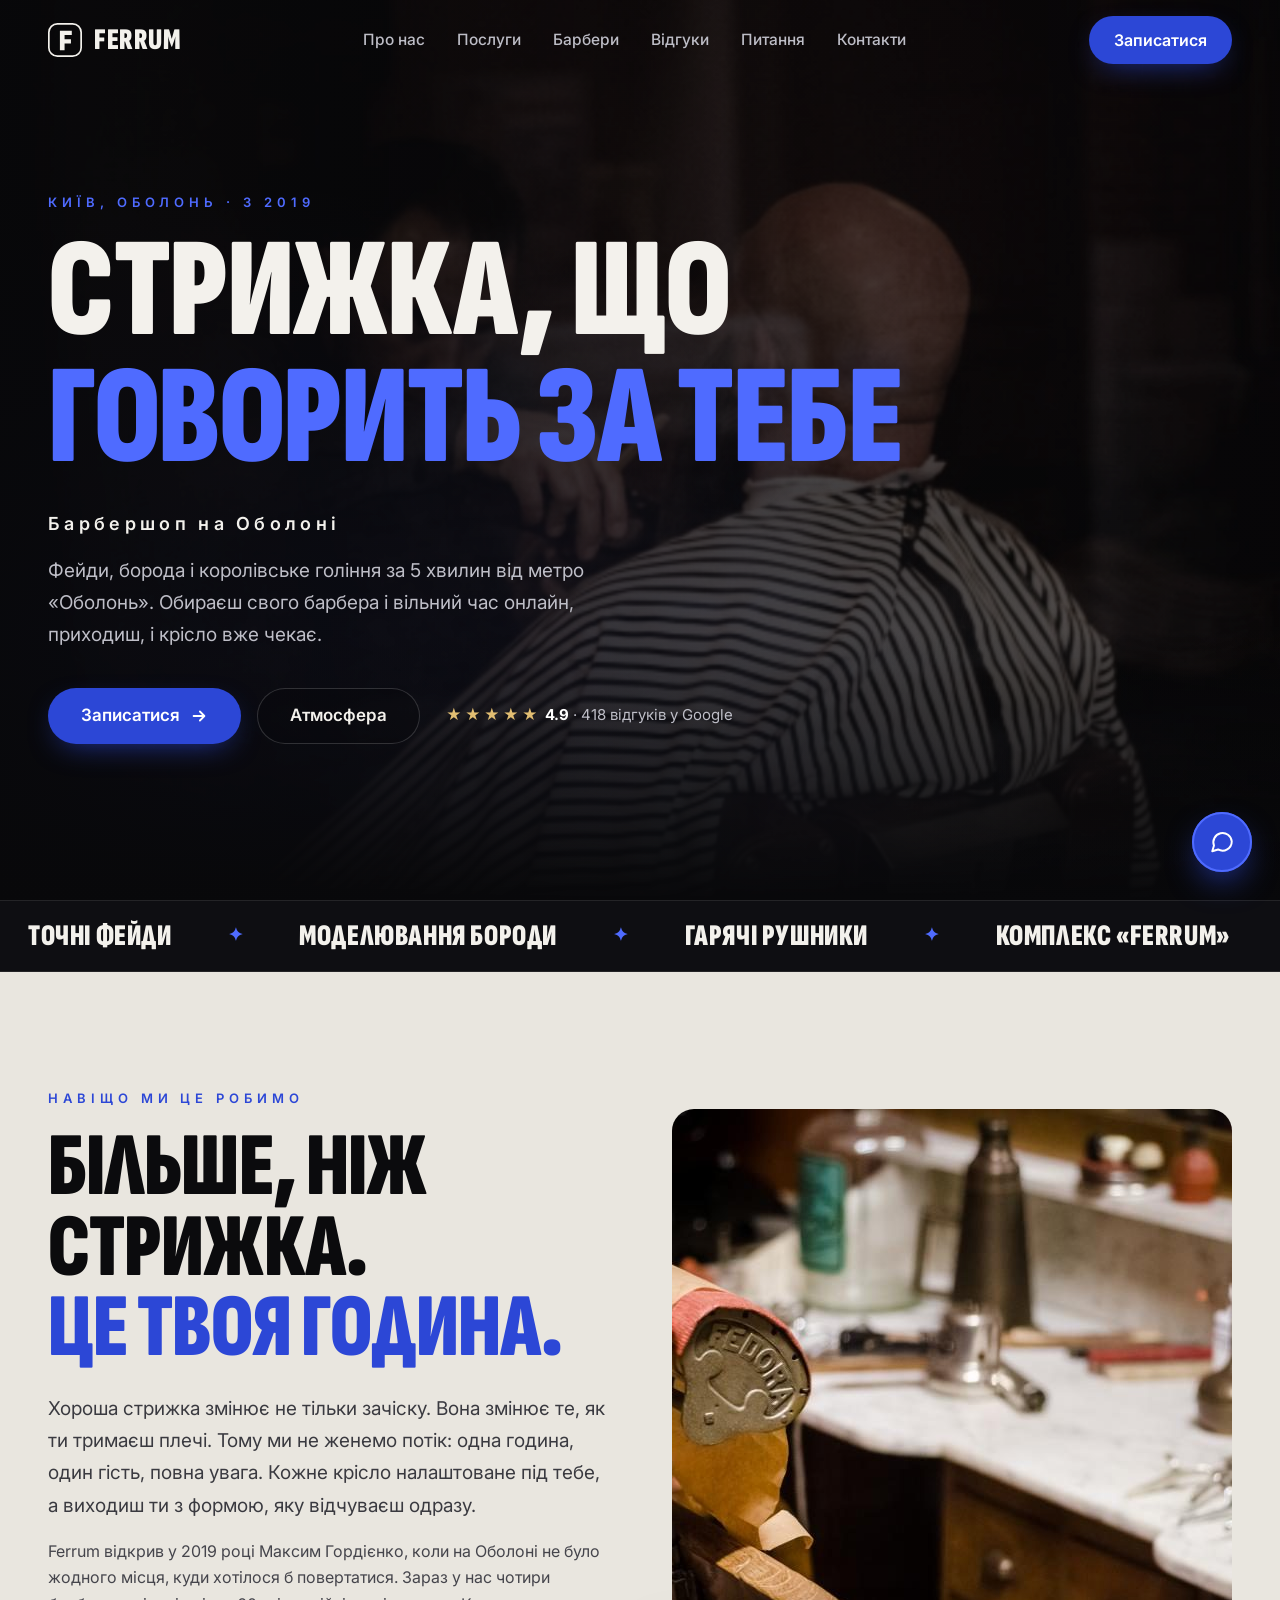
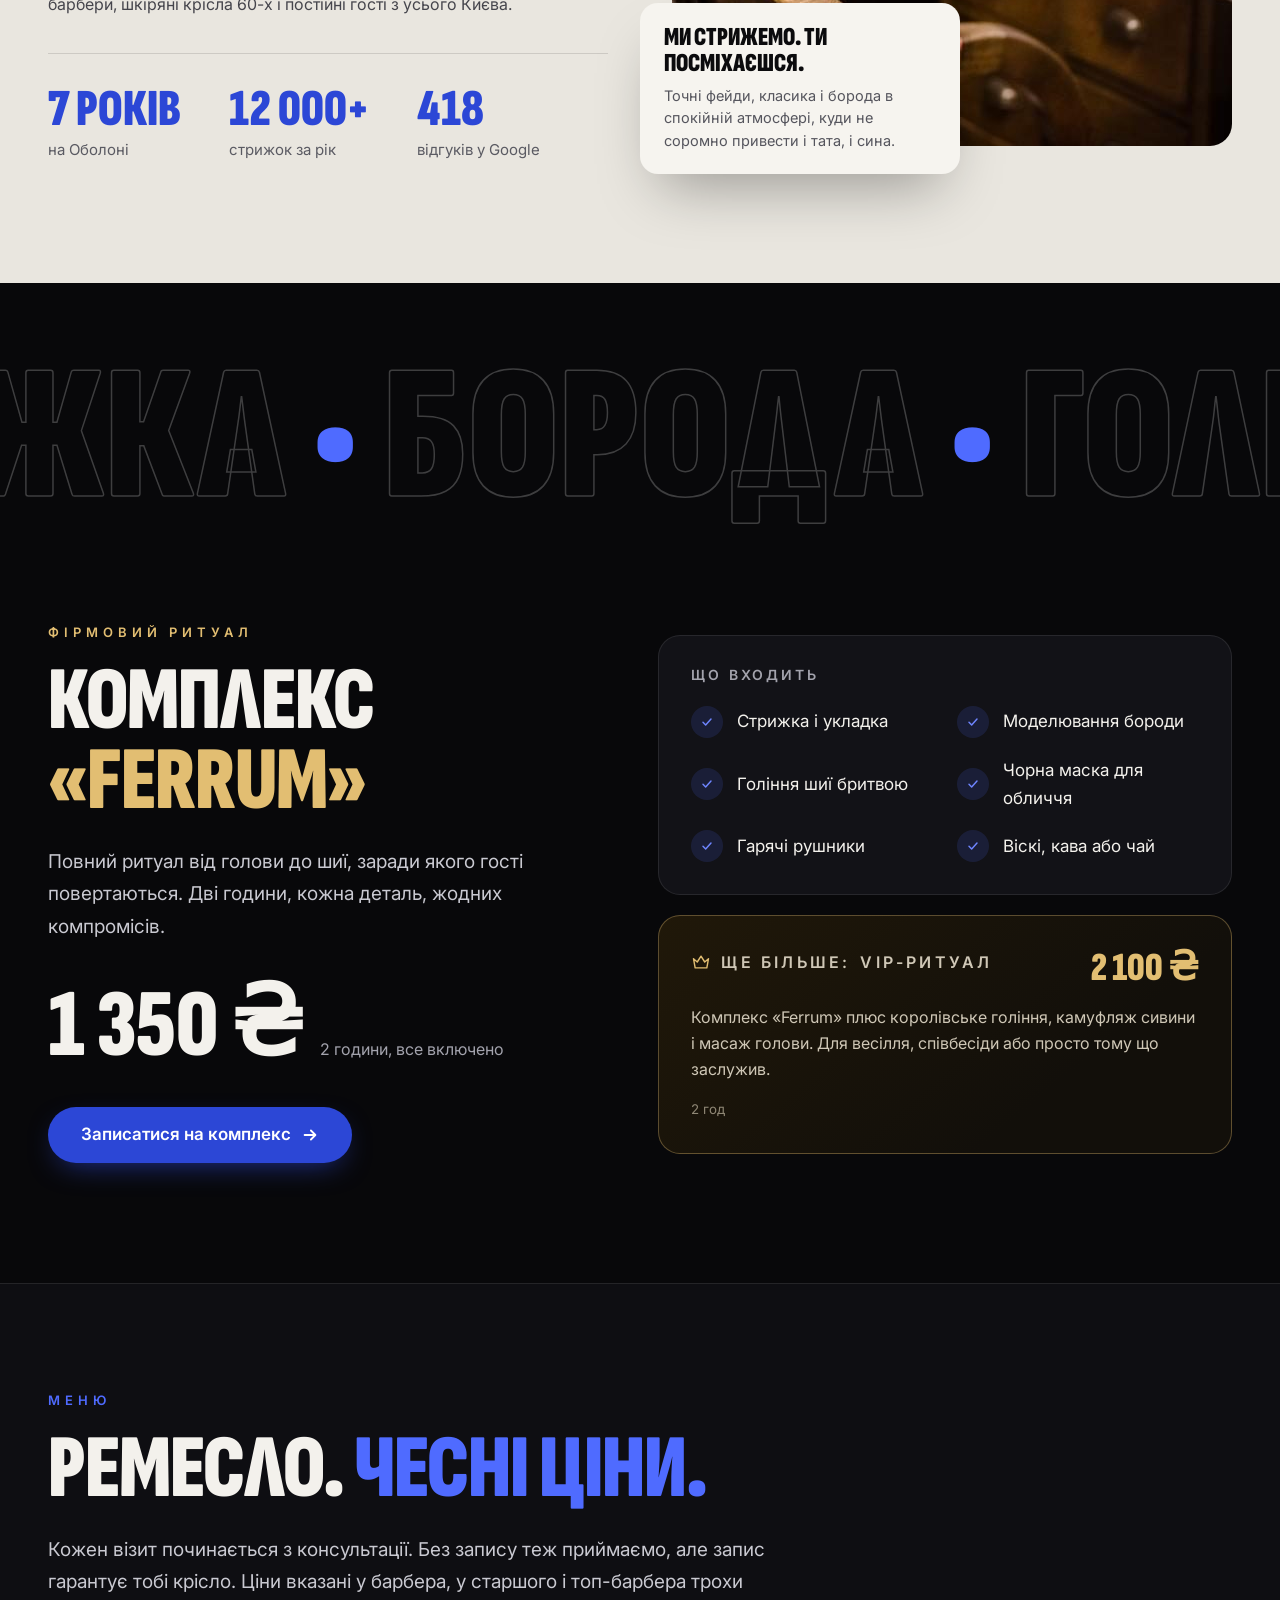
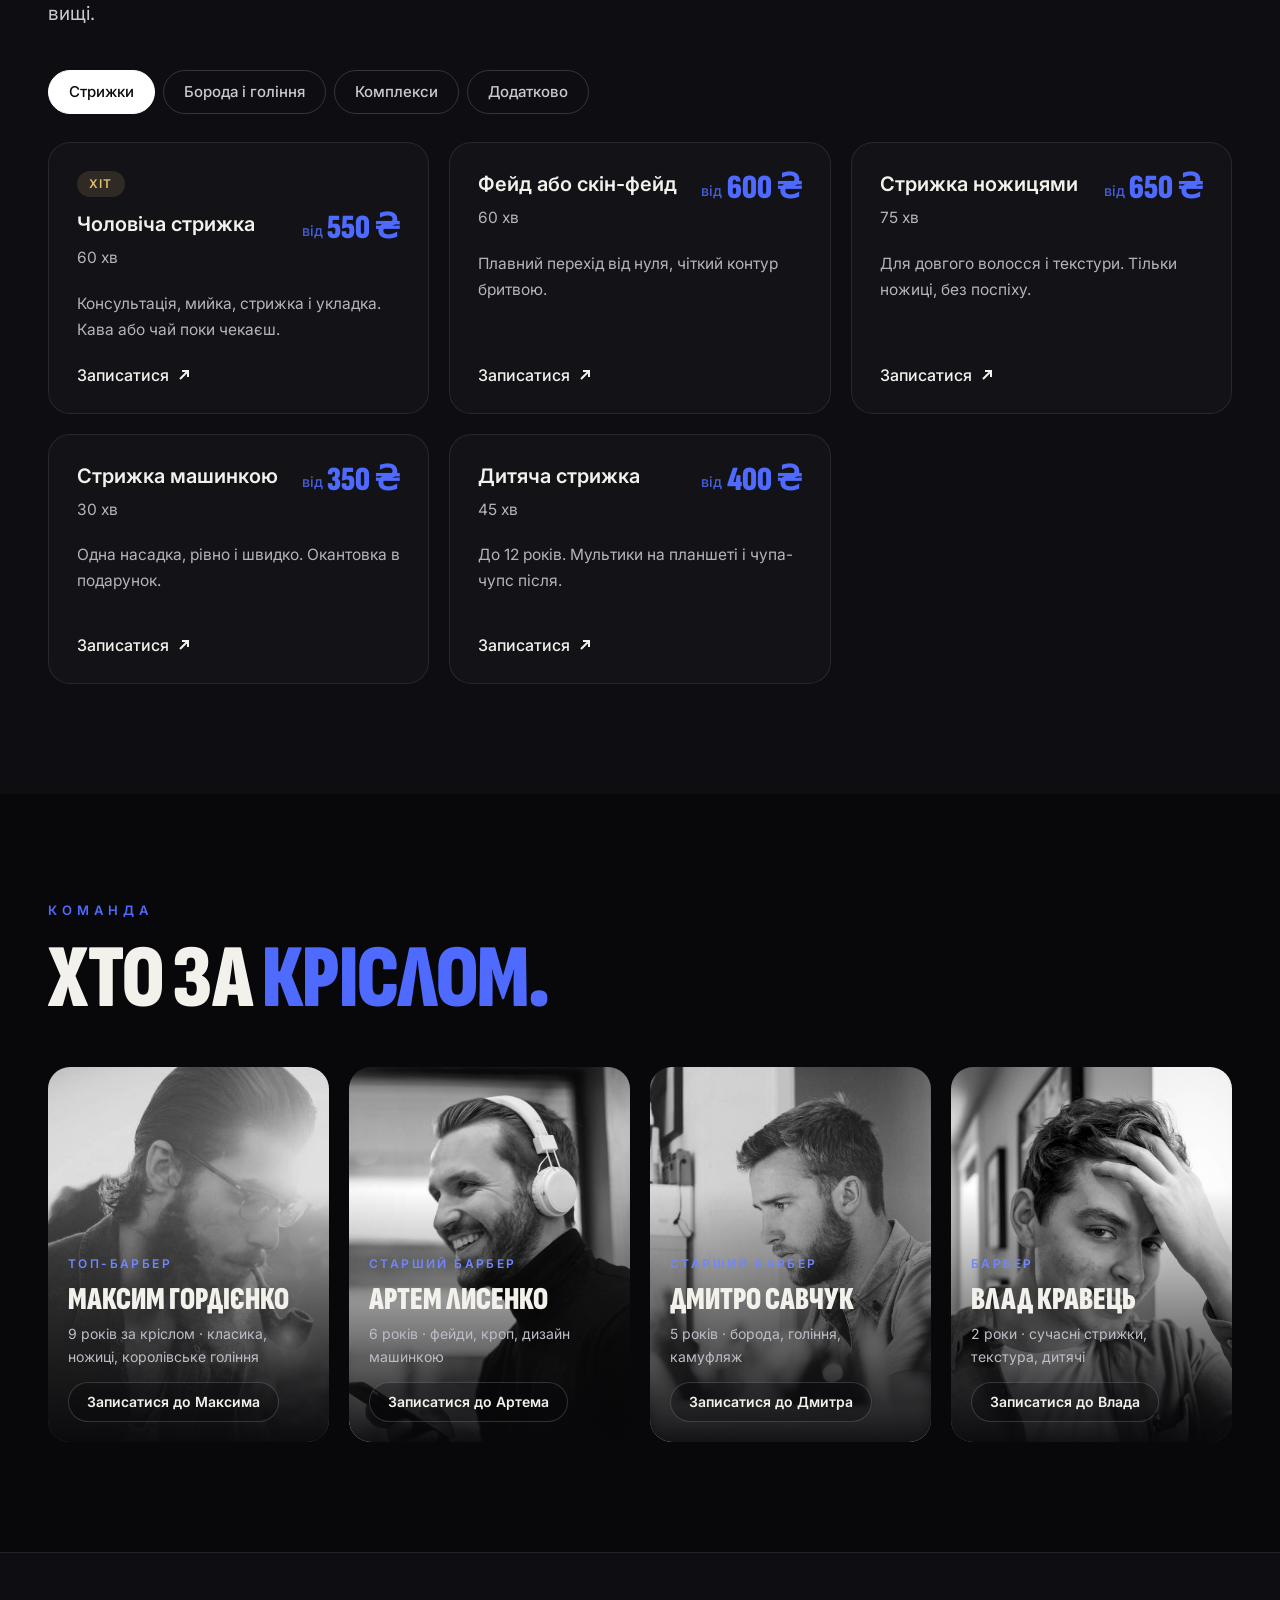
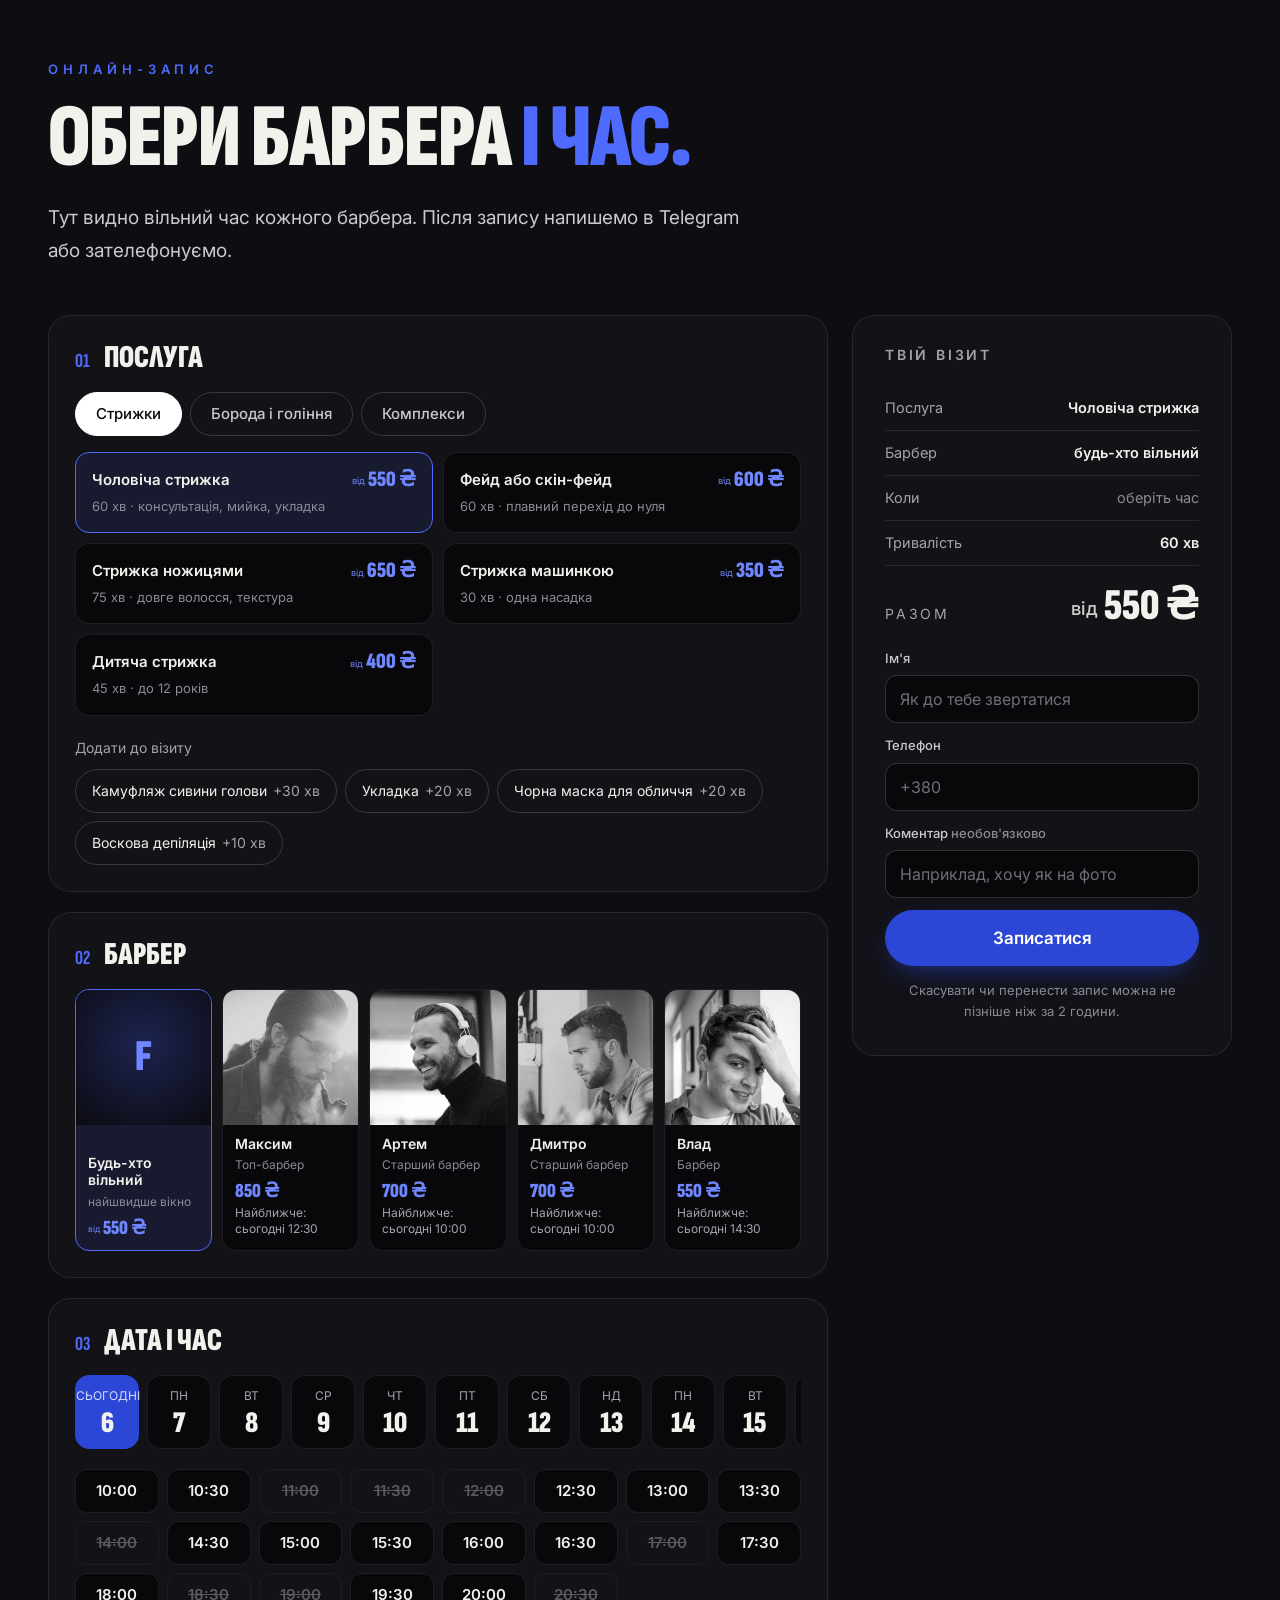
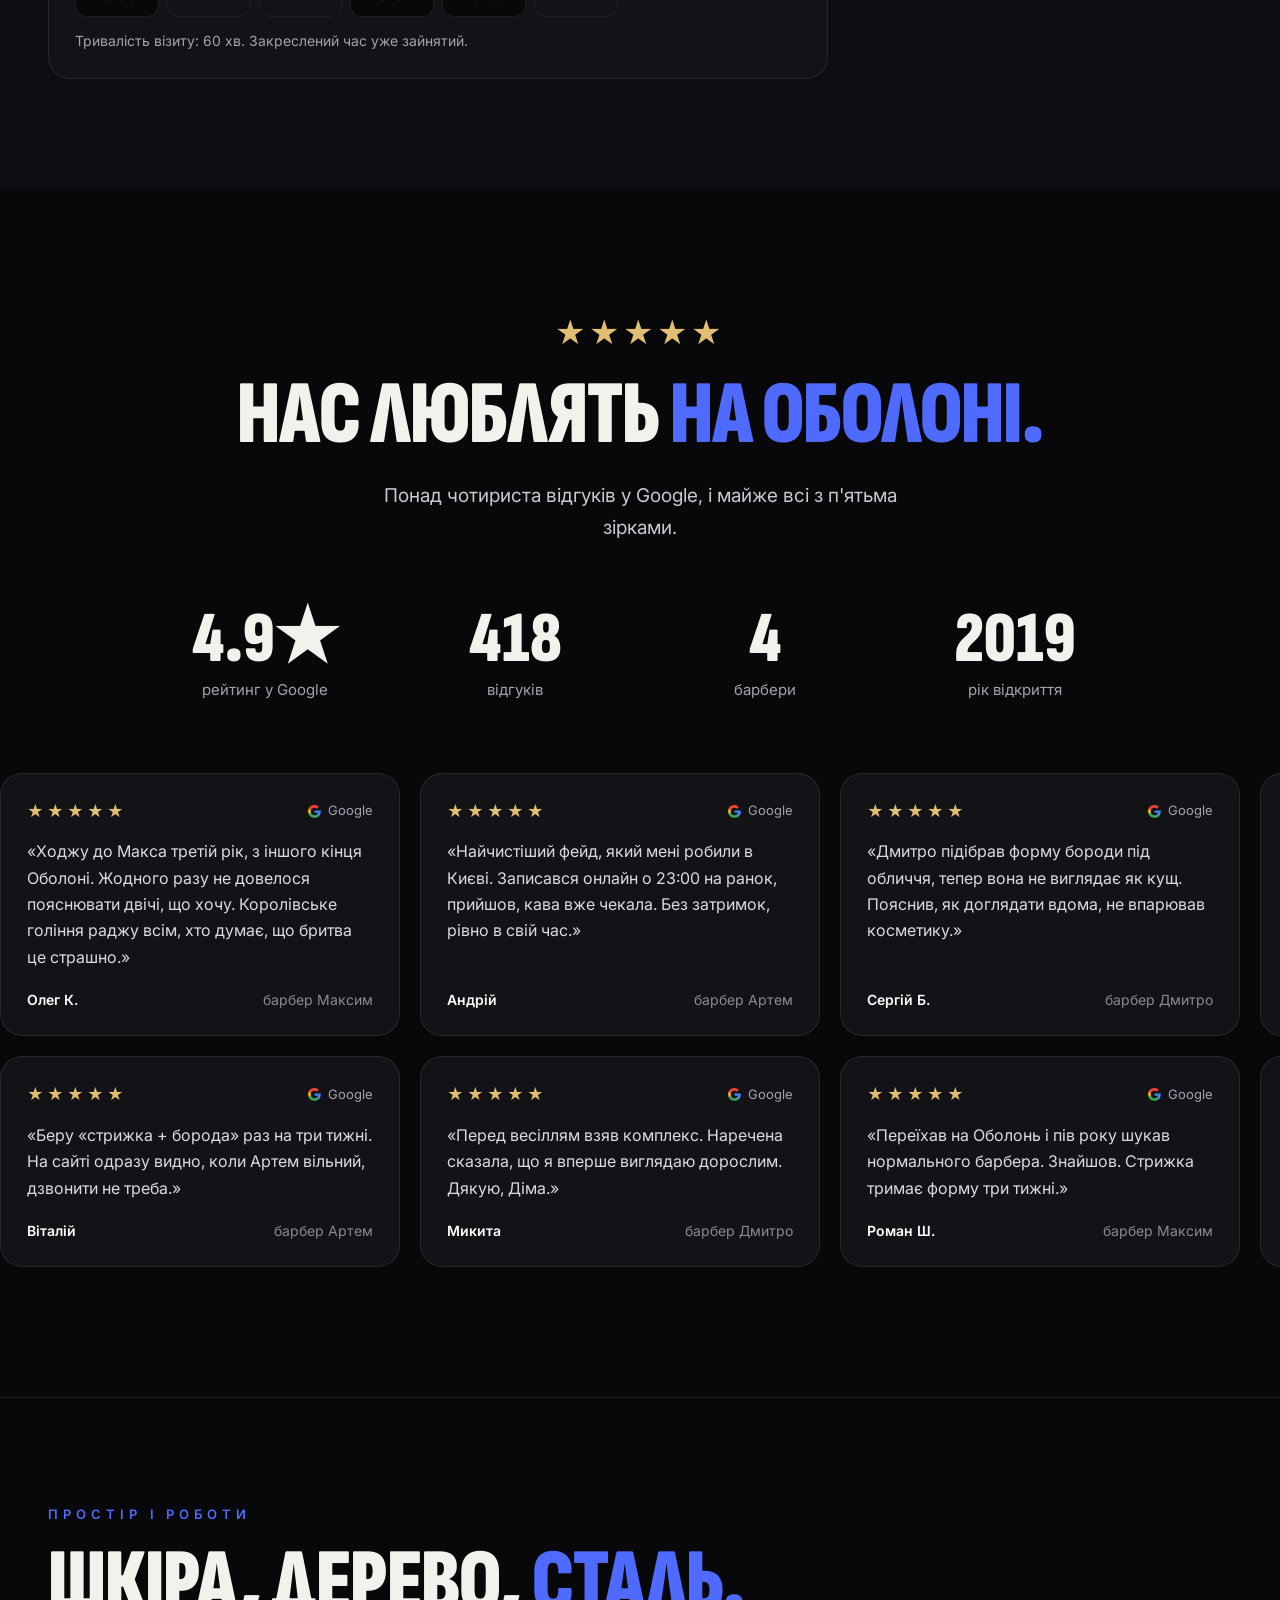
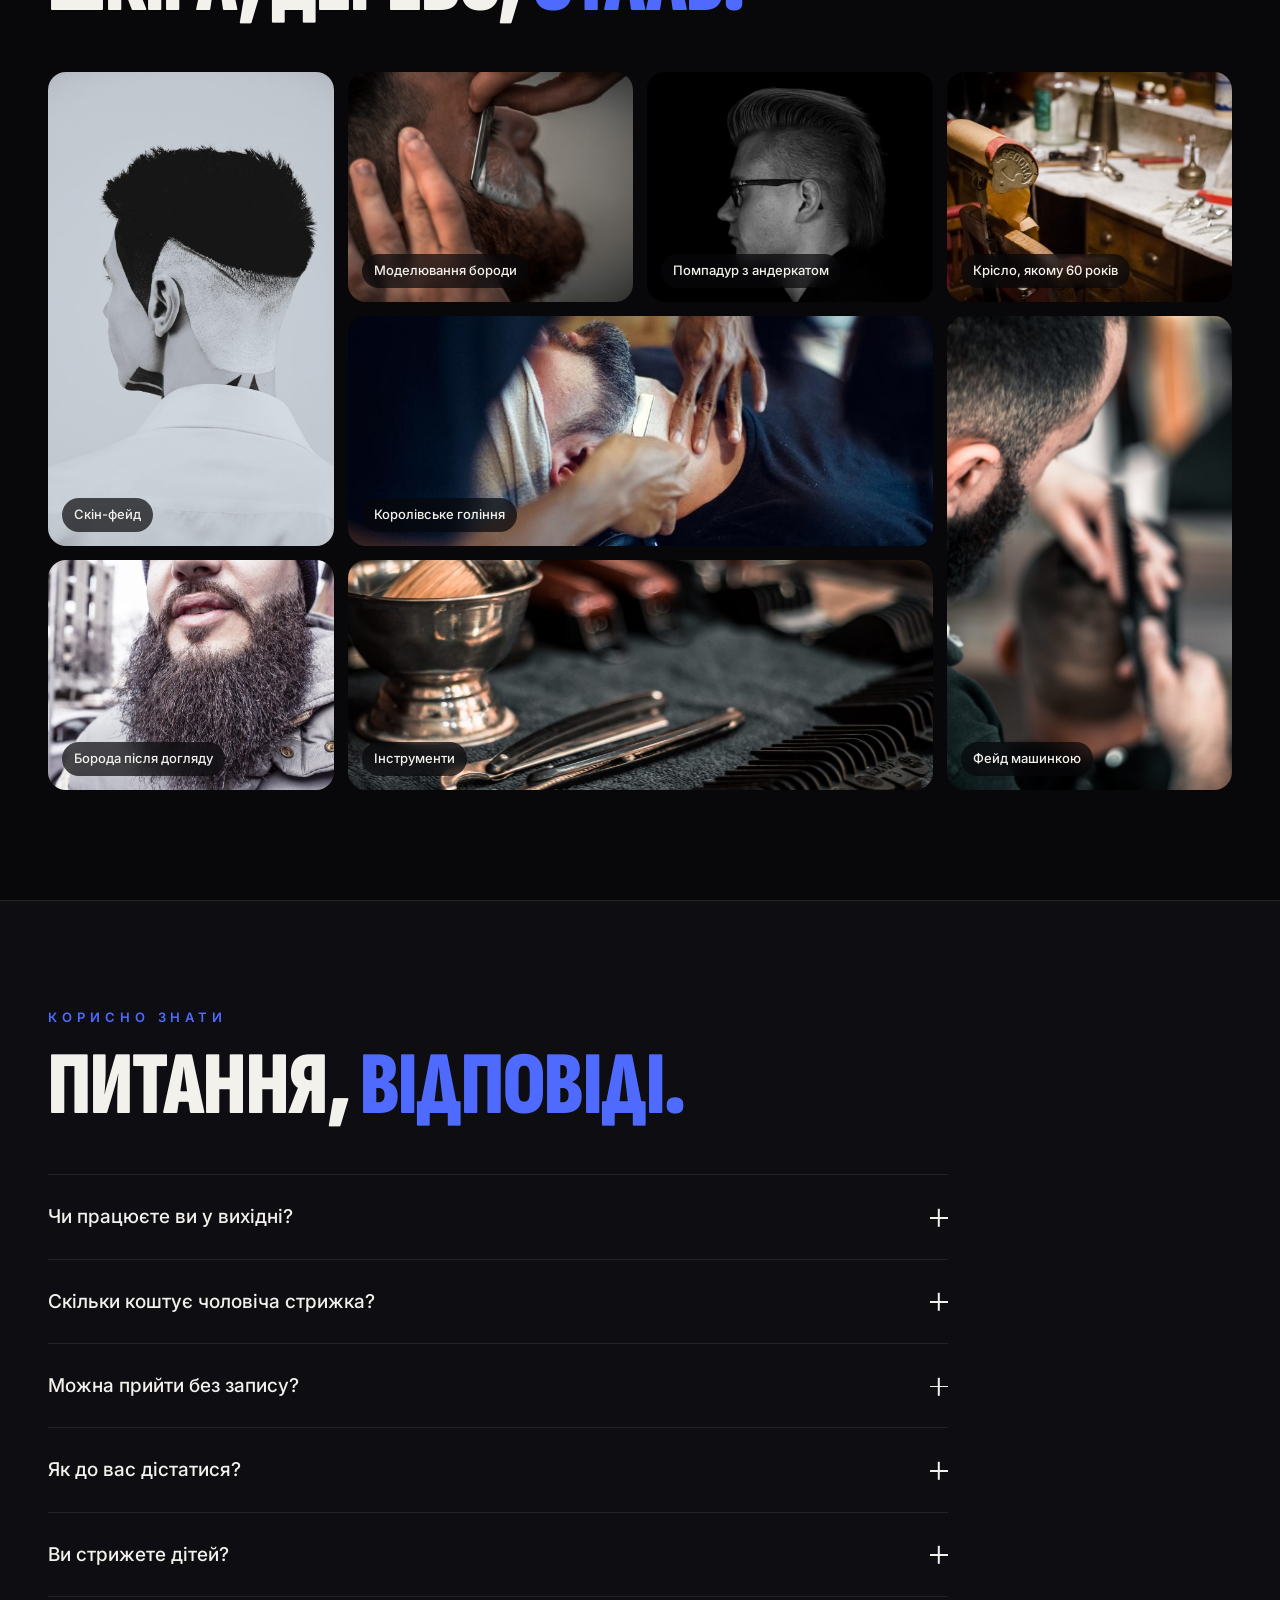
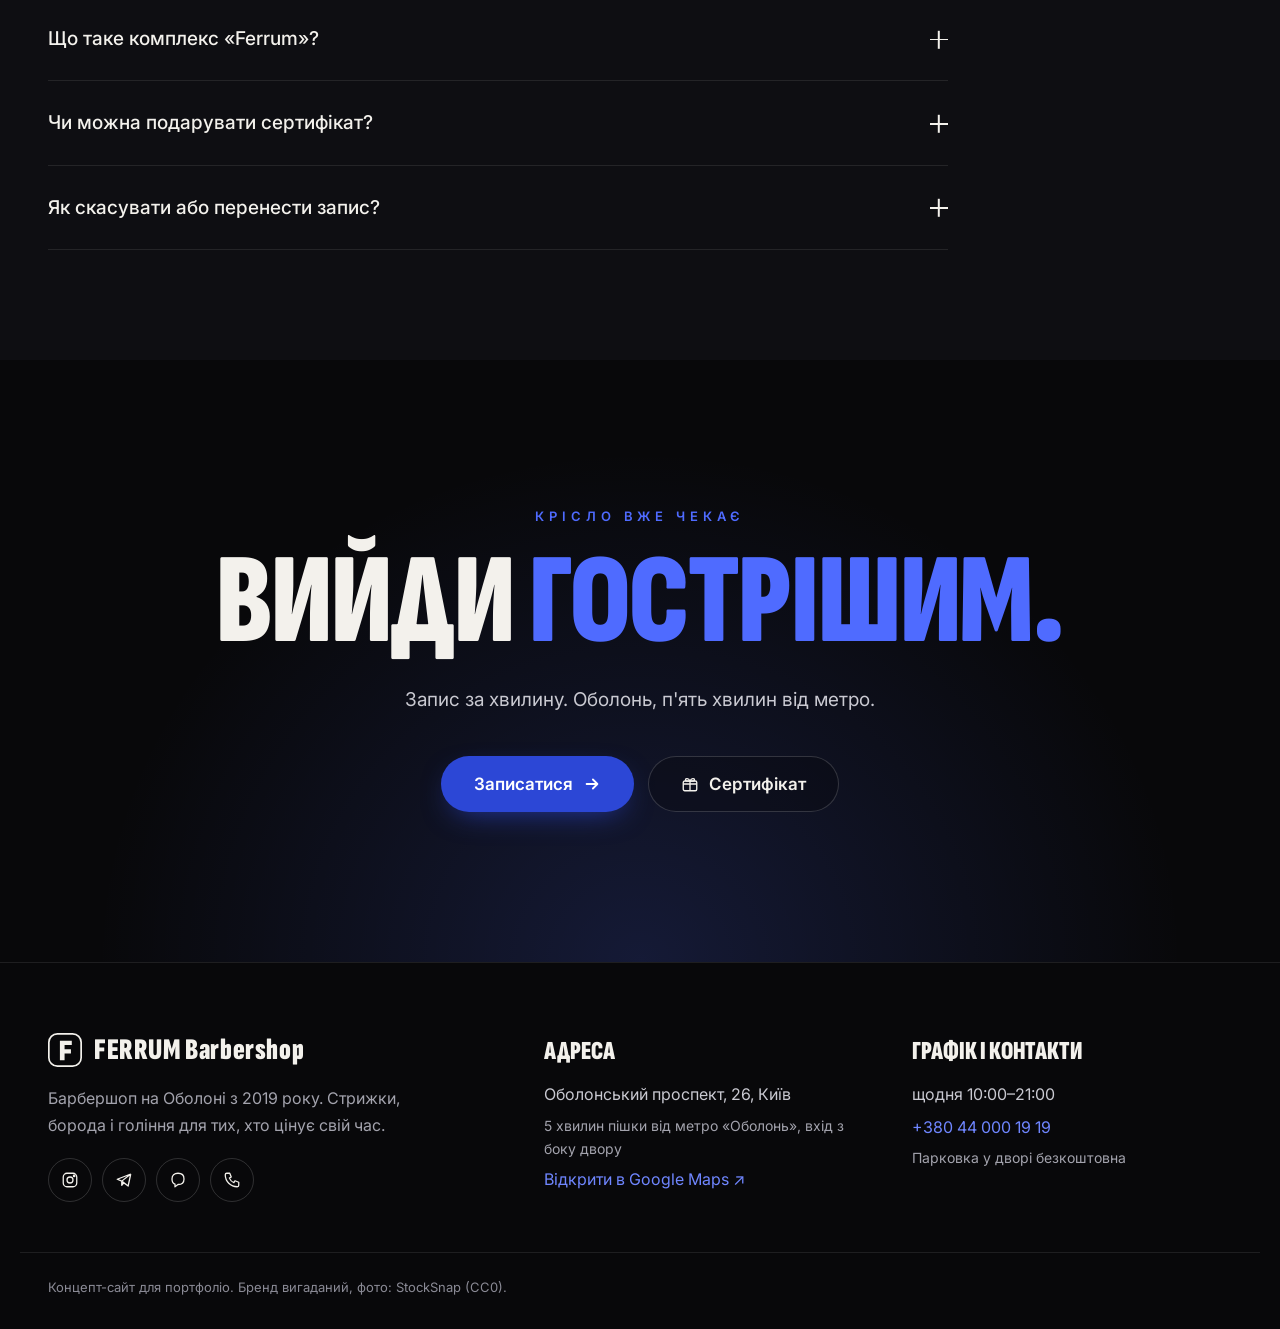
==== barber-v2/index.html @ 658ed891 "barber-v2: modern dark version with blue accent, condensed headings and scroll animations Co-Authore" ====
<!doctype html>
<html lang="uk">
<head>
<meta charset="utf-8">
<meta name="viewport" content="width=device-width, initial-scale=1, viewport-fit=cover">
<title>Ferrum — барбершоп на Оболоні, Київ. Стрижки, борода, гоління</title>
<meta name="description" content="Барбершоп на Оболоні, 5 хвилин від метро. Фейди, борода, королівське гоління і комплекс «Ferrum». Онлайн-запис до свого барбера.">
<meta name="theme-color" content="#08080A">
<meta property="og:title" content="Ferrum — барбершоп на Оболоні">
<meta property="og:image" content="img/hero.jpg">
<link rel="icon" href="data:image/svg+xml,%3Csvg xmlns='http://www.w3.org/2000/svg' viewBox='0 0 64 64'%3E%3Crect width='64' height='64' rx='16' fill='%2308080A'/%3E%3Cpath d='M22 14h22v8H31v7h11v8H31v13h-9z' fill='%234F6BFF'/%3E%3C/svg%3E">
<link rel="preconnect" href="https://fonts.googleapis.com">
<link rel="preconnect" href="https://fonts.gstatic.com" crossorigin>
<link href="https://fonts.googleapis.com/css2?family=Sofia+Sans+Extra+Condensed:wght@800;900&family=Inter:wght@400;500;600;700&display=swap" rel="stylesheet">
<link rel="preload" as="image" href="img/hero.jpg">
<link rel="stylesheet" href="styles.css?v=1">
</head>
<body>
<a class="skip" href="#booking">Перейти до запису</a>

<header class="nav" id="nav">
  <div class="wrap nav__in">
    <a href="#top" class="logo" aria-label="Ferrum, на початок">
      <svg class="logo__mark" viewBox="0 0 40 40" aria-hidden="true"><rect x="1" y="1" width="38" height="38" rx="10" fill="none" stroke="currentColor" stroke-width="2"/><path d="M14 9h14v5h-8.5v5h7.5v5h-7.5v8H14z" fill="currentColor"/></svg>
      <span>FERRUM</span>
    </a>
    <nav class="nav__links" id="navLinks" aria-label="Розділи">
      <a href="#why">Про нас</a>
      <a href="#menu">Послуги</a>
      <a href="#team">Барбери</a>
      <a href="#reviews">Відгуки</a>
      <a href="#faq">Питання</a>
      <a href="#contacts">Контакти</a>
    </nav>
    <a href="#booking" class="btn btn--blue nav__cta">Записатися</a>
    <button class="nav__burger" aria-label="Меню" aria-expanded="false" id="burger"><span></span><span></span></button>
  </div>
</header>

<main id="top">

<!-- HERO -->
<section class="hero">
  <div class="hero__bg" aria-hidden="true"><img src="img/hero.jpg" alt="" width="960" height="1440" fetchpriority="high"></div>
  <div class="wrap hero__in">
    <p class="eyebrow load" style="--d:.1s">Київ, Оболонь · з 2019</p>
    <h1 class="hero__title">
      <span class="line"><span style="--d:.2s">Стрижка, що</span></span>
      <span class="line"><span class="blue" style="--d:.32s">говорить за тебе</span></span>
    </h1>
    <p class="hero__tag load" style="--d:.55s">Барбершоп на Оболоні</p>
    <p class="hero__sub load" style="--d:.65s">Фейди, борода і королівське гоління за 5 хвилин від метро «Оболонь». Обираєш свого барбера і вільний час онлайн, приходиш, і крісло вже чекає.</p>
    <div class="hero__cta load" style="--d:.75s">
      <a href="#booking" class="btn btn--blue btn--lg">Записатися <svg class="arr" viewBox="0 0 20 20" aria-hidden="true"><path d="M4 10h11M11 5l5 5-5 5"/></svg></a>
      <a href="#why" class="btn btn--ghost btn--lg">Атмосфера</a>
      <span class="rating"><span class="stars" aria-hidden="true">★★★★★</span> <b>4.9</b> · 418 відгуків у Google</span>
    </div>
  </div>
</section>

<!-- TICKER -->
<div class="ticker" aria-hidden="true"><div class="ticker__track" id="ticker"></div></div>

<!-- WHY -->
<section class="why" id="why">
  <div class="wrap why__in">
    <div class="why__text">
      <p class="eyebrow reveal">Навіщо ми це робимо</p>
      <h2 class="title reveal">Більше, ніж стрижка.<br><span class="blue">Це твоя година.</span></h2>
      <p class="lead reveal">Хороша стрижка змінює не тільки зачіску. Вона змінює те, як ти тримаєш плечі. Тому ми не женемо потік: одна година, один гість, повна увага. Кожне крісло налаштоване під тебе, а виходиш ти з формою, яку відчуваєш одразу.</p>
      <p class="reveal">Ferrum відкрив у 2019 році Максим Гордієнко, коли на Оболоні не було жодного місця, куди хотілося б повертатися. Зараз у нас чотири барбери, шкіряні крісла 60-х і постійні гості з усього Києва.</p>
      <div class="counters reveal" id="counters"></div>
    </div>
    <figure class="why__photo reveal">
      <img src="img/g5.jpg" alt="Вінтажне крісло і робоче місце барбера в Ferrum" loading="lazy" width="960" height="637">
      <figcaption class="float-card"><b>Ми стрижемо. Ти посміхаєшся.</b><span>Точні фейди, класика і борода в спокійній атмосфері, куди не соромно привести і тата, і сина.</span></figcaption>
    </figure>
  </div>
</section>

<!-- BIG SCROLL TEXT -->
<div class="bigtext" aria-hidden="true"><div class="bigtext__row" id="bigRow">Стрижка <i>·</i> Борода <i>·</i> Гоління <i>·</i> Оболонь <i>·</i> Стрижка <i>·</i> Борода <i>·</i> Гоління</div></div>

<!-- SIGNATURE -->
<section class="sig" id="signature">
  <div class="wrap sig__in">
    <div class="sig__text">
      <p class="eyebrow eyebrow--gold reveal">Фірмовий ритуал</p>
      <h2 class="title reveal">Комплекс<br><span class="gold">«Ferrum»</span></h2>
      <p class="lead reveal">Повний ритуал від голови до шиї, заради якого гості повертаються. Дві години, кожна деталь, жодних компромісів.</p>
      <p class="sig__price reveal"><b id="sigPrice">1 350 ₴</b><span>2 години, все включено</span></p>
      <a href="#booking" class="btn btn--blue btn--lg reveal" data-svc="full">Записатися на комплекс <svg class="arr" viewBox="0 0 20 20" aria-hidden="true"><path d="M4 10h11M11 5l5 5-5 5"/></svg></a>
    </div>
    <div class="sig__cards">
      <div class="card sig__list reveal">
        <p class="card__label">Що входить</p>
        <ul id="sigList"></ul>
      </div>
      <div class="card card--gold reveal">
        <div class="vip__head">
          <p class="card__label card__label--gold"><svg viewBox="0 0 24 24" aria-hidden="true"><path d="M3 8l4.5 4L12 5l4.5 7L21 8l-2 11H5z"/></svg> Ще більше: <span id="vipName"></span></p>
          <b class="vip__price" id="vipPrice"></b>
        </div>
        <p id="vipText"></p>
        <small id="vipDur"></small>
      </div>
    </div>
  </div>
</section>

<!-- MENU -->
<section class="menu" id="menu">
  <div class="wrap">
    <p class="eyebrow reveal">Меню</p>
    <h2 class="title reveal">Ремесло.<span class="blue"> Чесні ціни.</span></h2>
    <p class="lead lead--w reveal">Кожен візит починається з консультації. Без запису теж приймаємо, але запис гарантує тобі крісло. Ціни вказані у барбера, у старшого і топ-барбера трохи вищі.</p>
    <div class="tabs reveal" id="menuTabs" role="group" aria-label="Категорія послуг"></div>
    <div class="menu__grid" id="menuGrid"></div>
  </div>
</section>

<!-- TEAM -->
<section class="team" id="team">
  <div class="wrap">
    <p class="eyebrow reveal">Команда</p>
    <h2 class="title reveal">Хто за<span class="blue"> кріслом.</span></h2>
    <div class="team__grid" id="teamGrid"></div>
  </div>
</section>

<!-- BOOKING -->
<section class="booking" id="booking">
  <div class="wrap">
    <p class="eyebrow reveal">Онлайн-запис</p>
    <h2 class="title reveal">Обери барбера<span class="blue"> і час.</span></h2>
    <p class="lead lead--w reveal">Тут видно вільний час кожного барбера. Після запису напишемо в Telegram або зателефонуємо.</p>

    <form class="book" id="bookForm" novalidate>
      <div class="book__steps">
        <fieldset class="step card">
          <legend><b>01</b> Послуга</legend>
          <div class="tabs tabs--sm" id="bTabs" role="group" aria-label="Категорія послуг"></div>
          <div class="svc" id="bServices"></div>
          <p class="step__lbl">Додати до візиту</p>
          <div class="addons" id="bAddons"></div>
        </fieldset>
        <fieldset class="step card">
          <legend><b>02</b> Барбер</legend>
          <div class="barbers" id="bBarbers"></div>
        </fieldset>
        <fieldset class="step card">
          <legend><b>03</b> Дата і час</legend>
          <div class="days" id="bDays"></div>
          <div class="times" id="bTimes"></div>
          <p class="times__note" id="bTimesNote"></p>
        </fieldset>
      </div>

      <aside class="summary card" id="ticket">
        <p class="card__label">Твій візит</p>
        <dl class="summary__rows" id="summary"></dl>
        <div class="summary__total" aria-live="polite"><span>Разом</span><b id="sumTotal">—</b></div>
        <label class="field"><span>Ім'я</span><input id="fName" type="text" autocomplete="given-name" placeholder="Як до тебе звертатися"></label>
        <label class="field"><span>Телефон</span><input id="fPhone" type="tel" inputmode="tel" autocomplete="tel" placeholder="+380"></label>
        <label class="field"><span>Коментар <i>необов'язково</i></span><input id="fNote" type="text" placeholder="Наприклад, хочу як на фото"></label>
        <p class="form-err" id="formErr" role="alert"></p>
        <button class="btn btn--blue btn--lg btn--full" id="submitBtn" type="submit">Записатися</button>
        <p class="summary__fine">Скасувати чи перенести запис можна не пізніше ніж за 2 години.</p>
      </aside>
    </form>

    <div class="done card" id="done" hidden>
      <div class="done__mark" aria-hidden="true"><svg viewBox="0 0 24 24"><path d="M5 12.5l4.5 4.5L19 7.5"/></svg></div>
      <h3 class="title title--sm">Записали!</h3>
      <p id="doneText"></p>
      <div class="done__btns">
        <button class="btn btn--blue" type="button" id="icsBtn">Додати в календар</button>
        <button class="btn btn--ghost" type="button" id="again">Новий запис</button>
      </div>
    </div>
  </div>
</section>

<!-- REVIEWS -->
<section class="reviews" id="reviews">
  <div class="wrap reviews__head">
    <p class="stars stars--big reveal" aria-hidden="true">★★★★★</p>
    <h2 class="title reveal">Нас люблять<span class="blue"> на Оболоні.</span></h2>
    <p class="lead reveal">Понад чотириста відгуків у Google, і майже всі з п'ятьма зірками.</p>
    <div class="bigstats reveal">
      <div><b>4.9★</b><span>рейтинг у Google</span></div>
      <div><b data-count="418">0</b><span>відгуків</span></div>
      <div><b>4</b><span>барбери</span></div>
      <div><b>2019</b><span>рік відкриття</span></div>
    </div>
  </div>
  <div class="marquee" id="rev1"></div>
  <div class="marquee marquee--rev" id="rev2"></div>
</section>

<!-- WORKS -->
<section class="works" id="works">
  <div class="wrap">
    <p class="eyebrow reveal">Простір і роботи</p>
    <h2 class="title reveal">Шкіра, дерево,<span class="blue"> сталь.</span></h2>
    <div class="gallery" id="gallery"></div>
  </div>
</section>

<!-- FAQ -->
<section class="faq" id="faq">
  <div class="wrap faq__in">
    <p class="eyebrow reveal">Корисно знати</p>
    <h2 class="title reveal">Питання,<span class="blue"> відповіді.</span></h2>
    <div class="faq__list" id="faqList"></div>
  </div>
</section>

<!-- CTA -->
<section class="cta">
  <div class="wrap cta__in">
    <p class="eyebrow reveal">Крісло вже чекає</p>
    <h2 class="title title--xl reveal">Вийди<span class="blue"> гострішим.</span></h2>
    <p class="lead reveal">Запис за хвилину. Оболонь, п'ять хвилин від метро.</p>
    <div class="cta__btns reveal">
      <a href="#booking" class="btn btn--blue btn--lg">Записатися <svg class="arr" viewBox="0 0 20 20" aria-hidden="true"><path d="M4 10h11M11 5l5 5-5 5"/></svg></a>
      <a href="#" class="btn btn--ghost btn--lg" id="giftBtn"><svg viewBox="0 0 24 24" class="ico" aria-hidden="true"><rect x="3" y="8" width="18" height="13" rx="2"/><path d="M12 8v13M3 12h18M12 8c-2-4-6-4-6-1.5S10 8 12 8zm0 0c2-4 6-4 6-1.5S14 8 12 8z"/></svg>Сертифікат</a>
    </div>
  </div>
</section>

</main>

<footer class="foot" id="contacts">
  <div class="wrap foot__in">
    <div class="foot__brand">
      <a href="#top" class="logo"><svg class="logo__mark" viewBox="0 0 40 40" aria-hidden="true"><rect x="1" y="1" width="38" height="38" rx="10" fill="none" stroke="currentColor" stroke-width="2"/><path d="M14 9h14v5h-8.5v5h7.5v5h-7.5v8H14z" fill="currentColor"/></svg><span>FERRUM Barbershop</span></a>
      <p>Барбершоп на Оболоні з 2019 року. Стрижки, борода і гоління для тих, хто цінує свій час.</p>
      <div class="socials" id="socials"></div>
    </div>
    <div class="foot__col">
      <h3>Адреса</h3>
      <p id="cAddr"></p>
      <p class="muted" id="cAddrNote"></p>
      <a class="link" href="#" id="cMap" target="_blank" rel="noopener">Відкрити в Google Maps ↗</a>
    </div>
    <div class="foot__col">
      <h3>Графік і контакти</h3>
      <p id="cHours"></p>
      <p><a class="link" id="cPhone" href="#"></a></p>
      <p class="muted">Парковка у дворі безкоштовна</p>
    </div>
  </div>
  <div class="wrap foot__bottom">
    <p>Концепт-сайт для портфоліо. Бренд вигаданий, фото: StockSnap (CC0).</p>
  </div>
</footer>

<a class="chat" id="chatBtn" href="#" target="_blank" rel="noopener" aria-label="Написати в Telegram">
  <svg viewBox="0 0 24 24" aria-hidden="true"><path d="M21 11.5a8.5 8.5 0 0 1-12.6 7.4L3 20.5l1.6-5.2A8.5 8.5 0 1 1 21 11.5z"/></svg>
</a>
<a href="#booking" class="mbar" id="mbar">Записатися</a>

<div class="lb" id="lb" role="dialog" aria-modal="true" aria-label="Перегляд фото" hidden>
  <button class="lb__x" type="button" id="lbX" aria-label="Закрити">×</button>
  <button class="lb__nav lb__prev" type="button" id="lbPrev" aria-label="Попереднє">‹</button>
  <figure><img id="lbImg" alt=""><figcaption id="lbCap"></figcaption></figure>
  <button class="lb__nav lb__next" type="button" id="lbNext" aria-label="Наступне">›</button>
</div>

<script src="config.js?v=1"></script>
<script src="data.js?v=1"></script>
<script src="app.js?v=1"></script>
</body>
</html>
---- barber-v2/styles.css ----
/* Ferrum v2 — чорний, електрично-синій акцент, золото для фірмового ритуалу */
:root {
  --bg: #08080A;
  --bg2: #0E0E12;
  --card: #121217;
  --card2: #17171D;
  --line: rgba(255,255,255,.09);
  --line2: rgba(255,255,255,.16);
  --text: #F3F1EC;
  --muted: #A3A3AD;
  --dim: #8A8A95;
  --blue: #4F6BFF;
  --blue-btn: #2C47D6;
  --blue-hi: #6F86FF;
  --gold: #E2BE72;
  --gold-bg: #1C160C;
  --paper: #E9E6DF;
  --ink: #0B0B0D;
  --head: "Sofia Sans Extra Condensed", "Oswald", "Arial Narrow", sans-serif;
  --body: "Inter", system-ui, sans-serif;
  --ease: cubic-bezier(.2,.7,.1,1);
  --r: 22px;
}
*, *::before, *::after { box-sizing: border-box; }
html { scroll-behavior: smooth; -webkit-text-size-adjust: 100%; }
body { margin: 0; background: var(--bg); color: var(--text); font: 400 16px/1.65 var(--body); -webkit-font-smoothing: antialiased; overflow-x: hidden; }
img { max-width: 100%; display: block; }
a { color: inherit; }
button, input { font: inherit; color: inherit; }
.wrap { max-width: 1240px; margin: 0 auto; padding: 0 28px; }
.blue { color: var(--blue); }
.gold { color: var(--gold); }
.muted { color: var(--muted); }
:focus-visible { outline: 2px solid var(--blue-hi); outline-offset: 3px; }
.skip { position: absolute; left: 12px; top: -60px; z-index: 300; background: var(--blue-btn); color: #fff; padding: 10px 16px; border-radius: 99px; font-weight: 600; text-decoration: none; }
.skip:focus { top: 12px; }

/* Типографіка */
.title, h1 { font-family: var(--head); font-weight: 900; text-transform: uppercase; line-height: .9; letter-spacing: -.01em; margin: 0; }
.title { font-size: clamp(48px, 7vw, 96px); }
.title--sm { font-size: 56px; }
.title--xl { font-size: clamp(60px, 10vw, 140px); }
.eyebrow { font: 600 13px/1 var(--body); letter-spacing: .38em; text-transform: uppercase; color: var(--blue); margin: 0 0 22px; }
.eyebrow--gold { color: var(--gold); }
.lead { font-size: 19px; line-height: 1.7; color: #C9C9D1; margin: 24px 0 0; max-width: 560px; }
.lead--w { max-width: 720px; }
.stars { color: var(--gold); letter-spacing: 3px; }
.link { color: var(--blue-hi); text-decoration: none; }
.link:hover { text-decoration: underline; }

/* Кнопки — пігулки, стрілка їде вправо */
.btn { display: inline-flex; align-items: center; justify-content: center; gap: 10px; height: 48px; padding: 0 24px; border-radius: 99px; border: 1px solid transparent; font: 600 16px/1 var(--body); text-decoration: none; cursor: pointer; transition: background .25s, border-color .25s, transform .25s var(--ease), box-shadow .25s; white-space: nowrap; }
.btn--lg { height: 56px; padding: 0 32px; font-size: 17px; }
.btn--blue { background: var(--blue-btn); color: #fff; box-shadow: 0 10px 30px -12px rgba(44,71,214,.8); }
.btn--blue:hover { background: #3553EA; transform: translateY(-2px); }
.btn--ghost { border-color: var(--line2); color: var(--text); background: rgba(8,8,10,.3); }
.btn--ghost:hover { border-color: var(--text); }
.btn--full { width: 100%; }
.btn:disabled { opacity: .6; cursor: wait; transform: none; }
.arr { width: 18px; height: 18px; fill: none; stroke: currentColor; stroke-width: 2; stroke-linecap: round; stroke-linejoin: round; transition: transform .3s var(--ease); }
.btn:hover .arr { transform: translateX(4px); }
.ico { width: 18px; height: 18px; fill: none; stroke: currentColor; stroke-width: 1.8; stroke-linejoin: round; }

/* NAV */
.nav { position: fixed; inset: 0 0 auto; z-index: 50; transition: background .35s, border-color .35s, backdrop-filter .35s; border-bottom: 1px solid transparent; }
.nav.is-solid { background: rgba(8,8,10,.82); backdrop-filter: blur(14px); -webkit-backdrop-filter: blur(14px); border-color: var(--line); }
.nav__in { display: flex; align-items: center; gap: 36px; height: 80px; }
.logo { display: flex; align-items: center; gap: 12px; text-decoration: none; font: 900 30px/1 var(--head); letter-spacing: .02em; }
.logo__mark { width: 34px; height: 34px; color: var(--text); }
.nav__links { display: flex; gap: 32px; margin: 0 auto; }
.nav__links a { color: #BDBDC6; text-decoration: none; font-size: 15.5px; font-weight: 500; transition: color .2s; position: relative; }
.nav__links a::after { content: ""; position: absolute; left: 0; right: 0; bottom: -6px; height: 2px; background: var(--blue); transform: scaleX(0); transform-origin: left; transition: transform .3s var(--ease); }
.nav__links a:hover { color: #fff; }
.nav__links a:hover::after { transform: scaleX(1); }
.nav__burger { display: none; }

/* HERO */
.hero { position: relative; min-height: 100vh; min-height: 100svh; display: flex; align-items: center; padding: 140px 0 100px; overflow: hidden; }
.hero__bg { position: absolute; inset: 0; }
.hero__bg img { width: 100%; height: 100%; object-fit: cover; object-position: 50% 40%; filter: grayscale(.35) brightness(.55) contrast(1.1); animation: kenburns 18s ease-out both; }
.hero__bg::after { content: ""; position: absolute; inset: 0; background: linear-gradient(90deg, rgba(8,8,10,.92) 0%, rgba(8,8,10,.55) 55%, rgba(8,8,10,.35) 100%), linear-gradient(0deg, var(--bg) 0%, transparent 30%), radial-gradient(ellipse at 15% 90%, rgba(79,107,255,.22), transparent 55%); }
@keyframes kenburns { from { transform: scale(1.15); } to { transform: scale(1); } }
.hero__in { position: relative; z-index: 1; width: 100%; }
.hero__title { font-size: clamp(72px, 11vw, 168px); line-height: .86; }
.hero__title .line { display: block; overflow: hidden; padding: .08em 0 .04em; margin-top: -.08em; }
.hero__title .line > span { display: inline-block; transform: translateY(105%); animation: lineUp 1s var(--ease) forwards; animation-delay: var(--d); }
@keyframes lineUp { to { transform: none; } }
.load { opacity: 0; transform: translateY(16px); animation: fadeUp .9s var(--ease) forwards; animation-delay: var(--d); }
@keyframes fadeUp { to { opacity: 1; transform: none; } }
.hero__tag { font: 600 18px/1 var(--body); letter-spacing: .24em; margin: 30px 0 0; }
.hero__sub { font-size: 19px; line-height: 1.7; color: #BEBEC7; max-width: 600px; margin: 22px 0 36px; }
.hero__cta { display: flex; flex-wrap: wrap; align-items: center; gap: 16px; }
.rating { font-size: 15px; color: #BEBEC7; margin-left: 10px; }
.rating b { color: #fff; }

/* TICKER */
.ticker { border-block: 1px solid var(--line); background: var(--bg2); overflow: hidden; padding: 20px 0; }
.ticker__track { display: flex; width: max-content; animation: marquee 38s linear infinite; }
.ticker__track span { font: 900 30px/1 var(--head); text-transform: uppercase; letter-spacing: .02em; padding: 0 28px; white-space: nowrap; display: flex; align-items: center; gap: 56px; }
.ticker__track span::after { content: "✦"; color: var(--blue); font-size: 18px; }
@keyframes marquee { to { transform: translateX(-50%); } }

/* WHY — світла секція */
.why { background: var(--paper); color: var(--ink); padding: 120px 0; }
.why .lead { color: #3A3A40; }
.why p { color: #45454C; }
.why__in { display: grid; grid-template-columns: 1fr 1fr; gap: 64px; align-items: center; }
.why .title { color: var(--ink); }
.why .blue { color: var(--blue-btn); }
.why .eyebrow { color: var(--blue-btn); }
.counters { display: flex; gap: 48px; border-top: 1px solid rgba(0,0,0,.12); margin-top: 36px; padding-top: 30px; flex-wrap: wrap; }
.counters b { display: block; font: 900 52px/1 var(--head); color: var(--blue-btn); text-transform: uppercase; }
.counters span { font-size: 15px; color: #5A5A62; }
.why__photo { margin: 0; position: relative; }
.why__photo img { width: 100%; aspect-ratio: 4 / 5; object-fit: cover; border-radius: var(--r); }
.float-card { position: absolute; left: -32px; bottom: -28px; max-width: 320px; background: #F6F4EF; border-radius: 18px; padding: 22px 24px; box-shadow: 0 30px 60px -20px rgba(0,0,0,.35); animation: bob 6s ease-in-out infinite; }
.float-card b { display: block; font: 900 26px/1 var(--head); text-transform: uppercase; margin-bottom: 8px; color: var(--ink); }
.float-card span { font-size: 14.5px; color: #55555D; line-height: 1.55; display: block; }
@keyframes bob { 50% { transform: translateY(-8px); } }

/* Великий текст, що їде при скролі */
.bigtext { overflow: hidden; padding: 70px 0 10px; }
.bigtext__row { font: 900 clamp(90px, 15vw, 220px)/.9 var(--head); text-transform: uppercase; white-space: nowrap; color: transparent; -webkit-text-stroke: 1.5px rgba(255,255,255,.22); will-change: transform; }
.bigtext__row i { font-style: normal; color: var(--blue); -webkit-text-stroke: 0; }

/* SIGNATURE */
.sig { padding: 90px 0 120px; }
.sig__in { display: grid; grid-template-columns: 1fr 1.05fr; gap: 64px; align-items: center; }
.sig__price { display: flex; align-items: baseline; gap: 16px; margin: 36px 0 32px; }
.sig__price b { font: 900 96px/1 var(--head); }
.sig__price span { color: var(--muted); }
.sig__cards { display: grid; gap: 20px; }
.card { background: var(--card); border: 1px solid var(--line); border-radius: var(--r); padding: 32px; }
.card__label { font: 600 14px/1 var(--body); letter-spacing: .2em; text-transform: uppercase; color: var(--muted); margin: 0 0 24px; display: flex; align-items: center; gap: 10px; }
.card__label--gold { color: var(--gold); margin: 0; }
.card__label svg { width: 20px; height: 20px; fill: none; stroke: var(--gold); stroke-width: 1.7; stroke-linejoin: round; }
.sig__list ul { list-style: none; padding: 0; margin: 0; display: grid; grid-template-columns: 1fr 1fr; gap: 18px 24px; }
.sig__list li { display: flex; align-items: center; gap: 14px; font-size: 17px; }
.sig__list li::before { content: ""; flex: none; width: 32px; height: 32px; border-radius: 50%; background: rgba(79,107,255,.14) url("data:image/svg+xml,%3Csvg xmlns='http://www.w3.org/2000/svg' viewBox='0 0 24 24' fill='none' stroke='%236F86FF' stroke-width='2.2' stroke-linecap='round' stroke-linejoin='round'%3E%3Cpath d='M6 12.5l4 4 8-9'/%3E%3C/svg%3E") center / 16px no-repeat; }
.card--gold { background: linear-gradient(140deg, #201809, #120f0a 70%); border-color: rgba(226,190,114,.35); }
.vip__head { display: flex; justify-content: space-between; align-items: center; gap: 12px; margin-bottom: 16px; }
.vip__price { font: 900 40px/1 var(--head); color: var(--gold); }
.card--gold p { color: #CFC7B6; margin: 0 0 12px; font-size: 16px; }
.card--gold small { color: #8F8775; }

/* MENU */
.menu, .team, .works, .faq { padding: 110px 0; }
.menu { background: var(--bg2); border-top: 1px solid var(--line); }
.tabs { display: flex; gap: 8px; flex-wrap: wrap; margin: 40px 0 28px; }
.tab { height: 44px; padding: 0 20px; border-radius: 99px; border: 1px solid var(--line2); background: transparent; cursor: pointer; font-size: 15px; font-weight: 500; color: #C9C9D1; transition: all .25s; }
.tab:hover { border-color: #fff; color: #fff; }
.tab.is-on { background: #fff; color: var(--ink); border-color: #fff; }
.tabs--sm { margin: 0 0 16px; }
.menu__grid { display: grid; grid-template-columns: repeat(3, 1fr); gap: 20px; }
.mc { background: var(--card); border: 1px solid var(--line); border-radius: var(--r); padding: 28px 28px 24px; display: flex; flex-direction: column; min-height: 250px; text-decoration: none; transition: transform .35s var(--ease), border-color .35s, background .35s; animation: cardIn .55s var(--ease) both; animation-delay: calc(var(--i) * 60ms); }
@keyframes cardIn { from { opacity: 0; transform: translateY(18px); } }
.mc:hover { transform: translateY(-4px); border-color: rgba(79,107,255,.55); background: var(--card2); }
.mc__top { display: flex; justify-content: space-between; gap: 16px; align-items: flex-start; }
.mc h3 { font: 600 20px/1.3 var(--body); margin: 0; }
.mc__p { font: 900 34px/1 var(--head); color: var(--blue); white-space: nowrap; }
.mc__dur { font-size: 14px; color: var(--dim); margin: 6px 0 14px; }
.mc p { color: #B4B4BD; font-size: 15.5px; margin: 0 0 20px; }
.mc__go { margin-top: auto; font-weight: 500; display: inline-flex; align-items: center; gap: 8px; }
.mc__go svg { width: 14px; height: 14px; fill: none; stroke: currentColor; stroke-width: 2; transition: transform .3s var(--ease); }
.mc:hover .mc__go svg { transform: translate(3px, -3px); }
.mc--gold { background: linear-gradient(140deg, #201809, #120f0a 70%); border-color: rgba(226,190,114,.4); }
.mc--gold .mc__p, .mc--gold .mc__go { color: var(--gold); }
.mc--gold:hover { border-color: var(--gold); background: linear-gradient(140deg, #261d0b, #15110b 70%); }
.badge { align-self: flex-start; display: inline-block; font: 600 12px/1 var(--body); letter-spacing: .1em; text-transform: uppercase; color: var(--gold); background: rgba(226,190,114,.14); padding: 7px 12px; border-radius: 99px; margin-bottom: 14px; }

/* TEAM */
.team__grid { display: grid; grid-template-columns: repeat(4, 1fr); gap: 20px; margin-top: 48px; }
.tm { position: relative; border-radius: var(--r); overflow: hidden; background: var(--card); }
.tm img { width: 100%; aspect-ratio: 3 / 4; object-fit: cover; filter: grayscale(1) contrast(1.05); transition: filter .5s, transform .8s var(--ease); }
.tm:hover img { filter: none; transform: scale(1.05); }
.tm__info { position: absolute; inset: auto 0 0; padding: 60px 20px 20px; background: linear-gradient(0deg, rgba(8,8,10,.95), transparent); }
.tm__lvl { font: 600 12px/1 var(--body); letter-spacing: .2em; text-transform: uppercase; color: var(--blue-hi); }
.tm h3 { font: 900 32px/1 var(--head); text-transform: uppercase; margin: 8px 0 6px; }
.tm p { margin: 0 0 14px; color: #BDBDC6; font-size: 14px; }
.tm .btn { height: 40px; font-size: 14px; padding: 0 18px; }
@media (hover: none) { .tm img { filter: none; } }

/* BOOKING */
.booking { padding: 110px 0; background: var(--bg2); border-top: 1px solid var(--line); }
.book { display: grid; grid-template-columns: 1fr 380px; gap: 24px; align-items: start; margin-top: 48px; }
.book__steps { display: grid; gap: 20px; min-width: 0; }
.step { margin: 0; min-width: 0; padding: 26px; }
.step legend { float: left; width: 100%; padding: 0; margin: 0 0 18px; font: 900 32px/1 var(--head); text-transform: uppercase; display: flex; align-items: baseline; gap: 14px; }
.step legend b { font-size: 20px; color: var(--blue); }
.step legend + * { clear: both; }
.step__lbl { font-size: 14px; color: var(--muted); margin: 20px 0 10px; }
.svc { display: grid; grid-template-columns: 1fr 1fr; gap: 10px; }
.opt { text-align: left; padding: 15px 16px; border: 1px solid var(--line); border-radius: 14px; background: var(--bg); cursor: pointer; transition: border-color .2s, background .2s; display: flex; justify-content: space-between; gap: 10px; align-items: flex-start; }
.opt:hover { border-color: var(--line2); }
.opt.is-on { border-color: var(--blue); background: rgba(79,107,255,.1); }
.opt b { font-weight: 600; font-size: 15px; display: block; }
.opt small { font-size: 13px; color: var(--dim); display: block; margin-top: 3px; }
.opt__p { font: 900 22px/1.1 var(--head); color: var(--blue-hi); white-space: nowrap; }
.addons { display: flex; flex-wrap: wrap; gap: 8px; }
.chip { height: 44px; padding: 0 16px; border-radius: 99px; border: 1px solid var(--line2); background: transparent; cursor: pointer; font-size: 14px; transition: all .2s; display: inline-flex; align-items: center; gap: 6px; }
.chip i { font-style: normal; color: var(--muted); }
.chip:hover { border-color: #fff; }
.chip.is-on { background: rgba(79,107,255,.16); border-color: var(--blue); }
.chip.is-on::before { content: "✓"; color: var(--blue-hi); }
.barbers { display: grid; grid-template-columns: repeat(5, 1fr); gap: 10px; }
.bopt { padding: 0; overflow: hidden; flex-direction: column; gap: 0; }
.bopt__ph { aspect-ratio: 1; width: 100%; background: radial-gradient(circle at 50% 40%, #1d2350, #0b0b10); display: grid; place-items: center; overflow: hidden; }
.bopt__ph img { width: 100%; height: 100%; object-fit: cover; filter: grayscale(1); transition: filter .3s; }
.bopt.is-on .bopt__ph img, .bopt:hover .bopt__ph img { filter: none; }
.bopt__any { font: 900 44px/1 var(--head); color: var(--blue-hi); }
.bopt__b { padding: 10px 12px 12px; width: 100%; }
.bopt__b b { font-size: 14px; line-height: 1.25; }
.bopt__b small { font-size: 12px; }
.bopt__p { font: 900 20px/1 var(--head); color: var(--blue-hi); margin-top: 6px; display: block; }
.bopt__next { font-size: 12px; color: var(--muted); display: block; margin-top: 4px; line-height: 1.35; }
.days { display: flex; gap: 8px; overflow-x: auto; padding-bottom: 6px; margin-bottom: 14px; scrollbar-width: thin; scrollbar-color: var(--line2) transparent; }
.day { flex: none; width: 64px; padding: 10px 0; border: 1px solid var(--line); border-radius: 14px; background: var(--bg); cursor: pointer; text-align: center; transition: all .2s; }
.day small { display: block; font-size: 12px; color: var(--muted); text-transform: uppercase; }
.day b { display: block; font: 900 30px/1 var(--head); margin-top: 3px; }
.day:hover { border-color: var(--line2); }
.day.is-on { background: var(--blue-btn); border-color: var(--blue-btn); }
.day.is-on small { color: #D5DBFF; }
.times { display: grid; grid-template-columns: repeat(auto-fill, minmax(76px, 1fr)); gap: 8px; }
.time { height: 44px; border: 1px solid var(--line); border-radius: 12px; background: var(--bg); cursor: pointer; font-weight: 600; font-size: 15px; transition: all .2s; }
.time:hover:not(:disabled) { border-color: var(--blue); }
.time.is-on { background: var(--blue-btn); border-color: var(--blue-btn); color: #fff; }
.time:disabled { color: var(--dim); text-decoration: line-through; cursor: not-allowed; background: transparent; opacity: .6; }
.times__note { color: var(--muted); font-size: 14px; margin: 12px 0 0; }

.summary { position: sticky; top: 100px; }
.summary__rows { margin: 0; }
.summary__rows div { display: flex; justify-content: space-between; gap: 12px; padding: 10px 0; border-bottom: 1px solid var(--line); font-size: 14.5px; }
.summary__rows dt { color: var(--muted); flex: none; }
.summary__rows dd { margin: 0; font-weight: 600; text-align: right; }
.summary__rows dd.is-empty { color: var(--dim); font-weight: 400; }
.summary__total { display: flex; justify-content: space-between; align-items: baseline; padding: 18px 0 20px; }
.summary__total span { font-size: 14px; letter-spacing: .2em; text-transform: uppercase; color: var(--muted); }
.summary__total b { font: 900 44px/1 var(--head); }
.field { display: block; margin-bottom: 12px; }
.field span { display: block; font-size: 13px; font-weight: 500; color: #C9C9D1; margin-bottom: 6px; }
.field i { font-style: normal; color: var(--dim); }
.field input { width: 100%; height: 48px; border: 1px solid var(--line2); border-radius: 12px; background: var(--bg); padding: 0 14px; font-size: 16px; outline: none; transition: border-color .2s, box-shadow .2s; }
.field input::placeholder { color: #6E6E78; }
.field input:focus { border-color: var(--blue); box-shadow: 0 0 0 3px rgba(79,107,255,.25); }
.field input.is-bad { border-color: #FF6B5B; }
.form-err { color: #FF8A7D; font-size: 14px; margin: 0 0 12px; }
.form-err:empty { display: none; }
.summary__fine { font-size: 13px; color: var(--dim); text-align: center; margin: 14px 0 0; }
.done { max-width: 560px; margin: 48px auto 0; text-align: center; }
.done__mark { width: 72px; height: 72px; margin: 0 auto 20px; border-radius: 50%; background: var(--blue-btn); display: grid; place-items: center; }
.done__mark svg { width: 34px; height: 34px; fill: none; stroke: #fff; stroke-width: 2.4; stroke-linecap: round; stroke-linejoin: round; }
.done p { color: var(--muted); margin: 14px 0 26px; }
.done__btns { display: flex; gap: 10px; justify-content: center; flex-wrap: wrap; }

/* REVIEWS — два ряди, що їдуть назустріч */
.reviews { padding: 120px 0 110px; overflow: hidden; }
.reviews__head { text-align: center; }
.reviews__head .lead { margin-inline: auto; }
.stars--big { font-size: 30px; margin: 0 0 16px; }
.bigstats { display: grid; grid-template-columns: repeat(4, 1fr); gap: 20px; max-width: 980px; margin: 60px auto 70px; }
.bigstats b { display: block; font: 900 72px/1 var(--head); }
.bigstats span { color: var(--muted); font-size: 15px; }
.marquee { display: flex; width: max-content; gap: 20px; margin-bottom: 20px; animation: marquee 70s linear infinite; }
.marquee--rev { animation-direction: reverse; animation-duration: 80s; }
.marquee:hover { animation-play-state: paused; }
.rv { width: 400px; flex: none; background: var(--card); border: 1px solid var(--line); border-radius: var(--r); padding: 24px 26px; display: flex; flex-direction: column; }
.rv__top { display: flex; justify-content: space-between; align-items: center; }
.rv__g { display: inline-flex; align-items: center; gap: 6px; font-size: 13px; color: var(--muted); }
.rv__g svg { width: 15px; height: 15px; }
.rv p { margin: 14px 0 18px; font-size: 16px; color: #DADAE0; }
.rv footer { margin-top: auto; display: flex; justify-content: space-between; font-size: 14px; color: var(--dim); gap: 10px; }
.rv footer b { color: #fff; font-weight: 600; }

/* WORKS */
.works { border-top: 1px solid var(--line); }
.gallery { display: grid; grid-template-columns: repeat(4, 1fr); grid-auto-rows: 230px; gap: 14px; margin-top: 48px; grid-auto-flow: dense; }
.gallery button { padding: 0; border: 0; background: var(--card); cursor: zoom-in; position: relative; overflow: hidden; border-radius: 18px; }
.gallery button:nth-child(1), .gallery button:nth-child(6) { grid-row: span 2; }
.gallery button:nth-child(4), .gallery button:nth-child(8) { grid-column: span 2; }
.gallery img { width: 100%; height: 100%; object-fit: cover; transition: transform .8s var(--ease); }
.gallery button:hover img { transform: scale(1.06); }
.gallery span { position: absolute; left: 14px; bottom: 14px; font-size: 13px; font-weight: 500; background: rgba(8,8,10,.7); backdrop-filter: blur(6px); padding: 6px 12px; border-radius: 99px; }

/* FAQ */
.faq { background: var(--bg2); border-top: 1px solid var(--line); }
.faq__list { max-width: 900px; margin-top: 48px; border-top: 1px solid var(--line); }
.qa { border-bottom: 1px solid var(--line); }
.qa button { width: 100%; display: flex; justify-content: space-between; align-items: center; gap: 20px; text-align: left; background: none; border: 0; padding: 26px 0; cursor: pointer; font-size: 19px; font-weight: 500; }
.qa button:hover { color: var(--blue-hi); }
.qa__ic { position: relative; flex: none; width: 18px; height: 18px; }
.qa__ic::before, .qa__ic::after { content: ""; position: absolute; left: 0; right: 0; top: 50%; height: 1.6px; background: currentColor; transition: transform .35s var(--ease); }
.qa__ic::after { transform: rotate(90deg); }
.qa.is-open .qa__ic::after { transform: rotate(0); }
.qa__a { display: grid; grid-template-rows: 0fr; transition: grid-template-rows .4s var(--ease); }
.qa.is-open .qa__a { grid-template-rows: 1fr; }
.qa__a > div { overflow: hidden; }
.qa__a p { margin: 0 0 26px; color: #B9B9C2; max-width: 760px; }

/* CTA */
.cta { padding: 150px 0; text-align: center; background: radial-gradient(ellipse at 50% 100%, rgba(79,107,255,.18), transparent 60%); }
.cta .lead { margin-inline: auto; }
.cta__btns { display: flex; gap: 14px; justify-content: center; flex-wrap: wrap; margin-top: 40px; }

/* FOOTER */
.foot { border-top: 1px solid var(--line); padding: 70px 0 30px; }
.foot__in { display: grid; grid-template-columns: 1.4fr 1fr 1fr; gap: 48px; }
.foot__brand .logo { font-size: 30px; }
.foot__brand p { color: var(--muted); max-width: 380px; margin: 18px 0 20px; }
.foot__col h3 { font: 900 26px/1 var(--head); text-transform: uppercase; margin: 6px 0 16px; }
.foot__col p { margin: 0 0 6px; color: #C9C9D1; }
.foot__col .muted { color: var(--muted); font-size: 14px; }
.socials { display: flex; gap: 10px; }
.socials a { width: 44px; height: 44px; display: grid; place-items: center; border: 1px solid var(--line2); border-radius: 50%; transition: border-color .2s, color .2s; }
.socials a:hover { border-color: var(--blue); color: var(--blue-hi); }
.socials svg { width: 18px; height: 18px; }
.foot__bottom { margin-top: 50px; padding-top: 24px; border-top: 1px solid var(--line); }
.foot__bottom p { color: var(--dim); font-size: 13px; margin: 0; }

/* Чат */
.chat { position: fixed; right: 28px; bottom: 28px; z-index: 60; width: 60px; height: 60px; border-radius: 50%; background: var(--blue-btn); display: grid; place-items: center; box-shadow: 0 14px 34px -10px rgba(44,71,214,.9); transition: transform .3s var(--ease); }
.chat:hover { transform: scale(1.08); }
.chat svg { width: 26px; height: 26px; fill: none; stroke: #fff; stroke-width: 1.8; stroke-linejoin: round; }
.chat::before { content: ""; position: absolute; inset: 0; border-radius: 50%; border: 2px solid var(--blue); animation: ping 2.6s ease-out infinite; }
@keyframes ping { from { transform: scale(1); opacity: .7; } to { transform: scale(1.6); opacity: 0; } }
.mbar { display: none; }

/* LIGHTBOX */
.lb { position: fixed; inset: 0; z-index: 200; background: rgba(5,5,7,.95); display: flex; align-items: center; justify-content: center; }
.lb[hidden] { display: none; }
.lb figure { margin: 0; max-width: min(92vw, 1100px); }
.lb img { max-height: 82vh; margin: 0 auto; border-radius: 12px; }
.lb figcaption { text-align: center; color: var(--muted); margin-top: 12px; }
.lb button { position: absolute; background: none; border: 0; color: #fff; font-size: 44px; cursor: pointer; width: 56px; height: 56px; }
.lb__x { top: 12px; right: 12px; } .lb__prev { left: 8px; } .lb__next { right: 8px; }

/* Поява при скролі */
.reveal { opacity: 0; transform: translateY(28px); transition: opacity .9s var(--ease), transform .9s var(--ease); transition-delay: var(--rd, 0s); }
.reveal.is-in { opacity: 1; transform: none; }
@media (prefers-reduced-motion: reduce) {
  *, *::before, *::after { animation-duration: .01ms !important; animation-iteration-count: 1 !important; transition-duration: .01ms !important; }
  .reveal, .load, .hero__title .line > span { opacity: 1; transform: none; }
  html { scroll-behavior: auto; }
}

/* ---------- адаптив ---------- */
@media (max-width: 1080px) {
  .nav__links { gap: 22px; }
  .why__in, .sig__in { grid-template-columns: 1fr; gap: 48px; }
  .why__photo { max-width: 560px; }
  .float-card { left: 16px; }
  .menu__grid { grid-template-columns: 1fr 1fr; }
  .team__grid { grid-template-columns: 1fr 1fr; }
  .book { grid-template-columns: 1fr; }
  .summary { position: static; }
  .barbers { grid-template-columns: repeat(3, 1fr); }
  .bigstats { grid-template-columns: 1fr 1fr; row-gap: 36px; }
}
@media (max-width: 900px) {
  .nav__links { position: fixed; top: 68px; left: 0; right: 0; flex-direction: column; gap: 0; margin: 0; background: rgba(8,8,10,.98); padding: 8px 28px 24px; border-bottom: 1px solid var(--line); transform: translateY(-110%); visibility: hidden; transition: transform .35s var(--ease), visibility .35s; z-index: -1; }
  .nav__links.is-open { transform: none; visibility: visible; }
  .nav__links a { padding: 16px 0; border-bottom: 1px solid var(--line); font-size: 18px; }
  .nav__links a::after { display: none; }
  .nav__in { height: 68px; gap: 14px; }
  .nav__cta { margin-left: auto; height: 42px; padding: 0 18px; font-size: 15px; }
  .nav__burger { display: flex; flex-direction: column; justify-content: center; gap: 7px; width: 44px; height: 44px; background: none; border: 0; cursor: pointer; padding: 0 9px; }
  .nav__burger span { height: 1.6px; background: #fff; transition: transform .3s; }
  .nav__burger[aria-expanded="true"] span:first-child { transform: translateY(4.3px) rotate(45deg); }
  .nav__burger[aria-expanded="true"] span:last-child { transform: translateY(-4.3px) rotate(-45deg); }
  .foot__in { grid-template-columns: 1fr 1fr; }
  .foot__brand { grid-column: 1 / -1; }
}
@media (max-width: 680px) {
  .wrap { padding: 0 20px; }
  .logo { font-size: 26px; }
  .logo__mark { width: 30px; height: 30px; }
  .nav__cta { display: none; }
  .nav__burger { margin-left: auto; }
  .eyebrow { font-size: 12px; letter-spacing: .28em; margin-bottom: 16px; }
  .title { font-size: 54px; }
  .lead { font-size: 17px; }

  .hero { min-height: 92svh; padding: 110px 0 56px; align-items: flex-end; }
  .hero__bg img { object-position: 45% 35%; }
  .hero__bg::after { background: linear-gradient(0deg, var(--bg) 4%, rgba(8,8,10,.55) 50%, rgba(8,8,10,.35) 100%), radial-gradient(ellipse at 10% 95%, rgba(79,107,255,.25), transparent 60%); }
  .hero__title { font-size: 70px; }
  .hero__tag { font-size: 14px; letter-spacing: .18em; margin-top: 20px; }
  .hero__sub { font-size: 16px; margin: 14px 0 26px; }
  .hero__cta { gap: 10px; }
  .hero__cta .btn { flex: 1 1 auto; height: 52px; padding: 0 20px; font-size: 16px; }
  .rating { margin: 6px 0 0; font-size: 14px; }
  .ticker { padding: 14px 0; }
  .ticker__track span { font-size: 24px; padding: 0 16px; gap: 32px; }

  .why { padding: 80px 0 100px; }
  .counters { gap: 26px; }
  .counters b { font-size: 42px; }
  .float-card { left: 12px; right: 12px; bottom: -40px; max-width: none; padding: 18px 20px; }
  .bigtext { padding: 70px 0 0; }

  .sig { padding: 60px 0 80px; }
  .sig__price b { font-size: 72px; }
  .sig__price { flex-wrap: wrap; gap: 4px 14px; margin: 28px 0 26px; }
  .card { padding: 24px 20px; border-radius: 18px; }
  .sig__list ul { grid-template-columns: 1fr; gap: 14px; }
  .sig__list li { font-size: 16px; }
  .vip__price { font-size: 34px; }

  .menu, .team, .works, .faq, .booking { padding: 76px 0; }
  .tabs { flex-wrap: nowrap; overflow-x: auto; margin: 28px -20px 20px; padding: 0 20px; scrollbar-width: none; }
  .tabs::-webkit-scrollbar { display: none; }
  .tab { flex: none; }
  .menu__grid { grid-template-columns: 1fr; gap: 12px; }
  .mc { min-height: 0; padding: 22px 20px 20px; border-radius: 18px; }
  .mc p { margin-bottom: 14px; }
  .team__grid { gap: 12px; margin-top: 32px; }
  .tm__info { padding: 50px 12px 12px; }
  .tm h3 { font-size: 24px; }
  .tm p { display: none; }
  .tm .btn { width: 100%; height: 38px; padding: 0 10px; font-size: 13.5px; }
  .tm__lvl { font-size: 11px; letter-spacing: .12em; }

  .book { margin-top: 32px; }
  .step { padding: 20px 16px; }
  .step legend { font-size: 28px; }
  .tabs--sm { margin: 0 -16px 14px; padding: 0 16px; }
  .svc { grid-template-columns: 1fr; }
  .barbers { display: flex; overflow-x: auto; margin: 0 -16px; padding: 0 16px 4px; scroll-snap-type: x mandatory; scrollbar-width: none; }
  .barbers::-webkit-scrollbar { display: none; }
  .bopt { flex: none; width: 132px; scroll-snap-align: start; }
  .days { margin: 0 -16px 14px; padding: 0 16px 4px; scrollbar-width: none; }
  .days::-webkit-scrollbar { display: none; }
  .times { grid-template-columns: repeat(4, 1fr); }

  .reviews { padding: 80px 0; }
  .bigstats { margin: 40px auto 44px; gap: 28px 12px; }
  .bigstats b { font-size: 54px; }
  .rv { width: 300px; padding: 20px; }
  .rv p { font-size: 15px; }
  .gallery { grid-template-columns: 1fr 1fr; grid-auto-rows: 170px; gap: 8px; margin-top: 32px; }
  .gallery button:nth-child(6) { grid-row: auto; }
  .gallery button:nth-child(4), .gallery button:nth-child(8) { grid-column: span 2; }
  .gallery span { font-size: 11.5px; left: 8px; bottom: 8px; padding: 5px 9px; }
  .faq__list { margin-top: 32px; }
  .qa button { font-size: 17px; padding: 20px 0; }
  .cta { padding: 100px 0; }
  .cta .title--xl { font-size: 72px; }
  .foot { padding: 56px 0 110px; }
  .foot__in { grid-template-columns: 1fr; gap: 34px; }

  .chat { right: 16px; bottom: 82px; width: 52px; height: 52px; }
  .mbar { display: flex; position: fixed; left: 16px; right: 16px; bottom: calc(14px + env(safe-area-inset-bottom)); z-index: 60; height: 54px; align-items: center; justify-content: center; border-radius: 99px; background: var(--blue-btn); color: #fff; font-weight: 600; font-size: 16px; text-decoration: none; box-shadow: 0 14px 34px -10px rgba(0,0,0,.9); transition: transform .35s var(--ease), opacity .35s; }
  .mbar.is-hidden { transform: translateY(150%); opacity: 0; pointer-events: none; }
  .mbar.is-hidden ~ .chat, .chat.is-low { bottom: 20px; }
}
@media (max-width: 380px) {
  .hero__title { font-size: 60px; }
  .title { font-size: 48px; }
}
.from { font: 500 .42em/1 var(--body); text-transform: none; margin-right: .3em; opacity: .85; vertical-align: .18em; }
.opt .from { display: inline; font-size: .42em; color: inherit; margin-top: 0; }
@media (max-width: 680px) {
  .vip__head { align-items: flex-start; }
  .card__label--gold { letter-spacing: .1em; font-size: 13px; line-height: 1.3; }
}
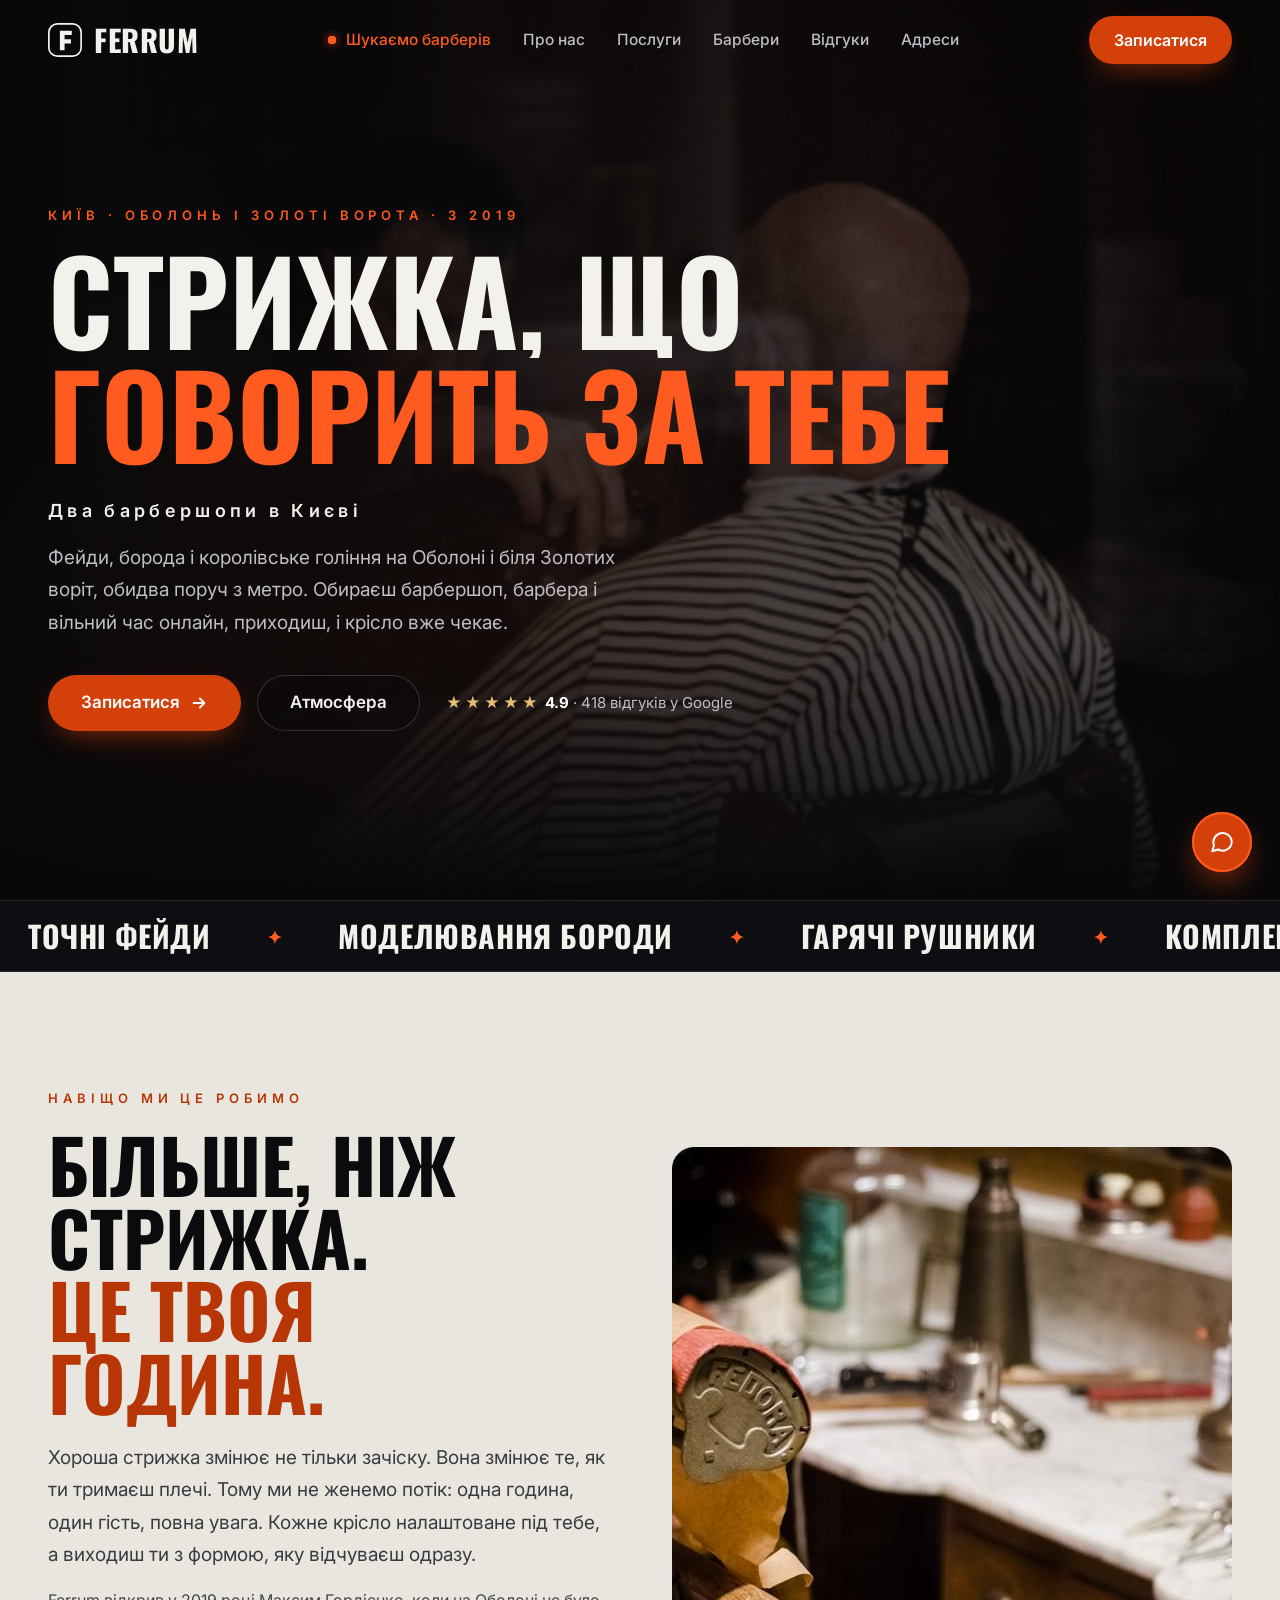
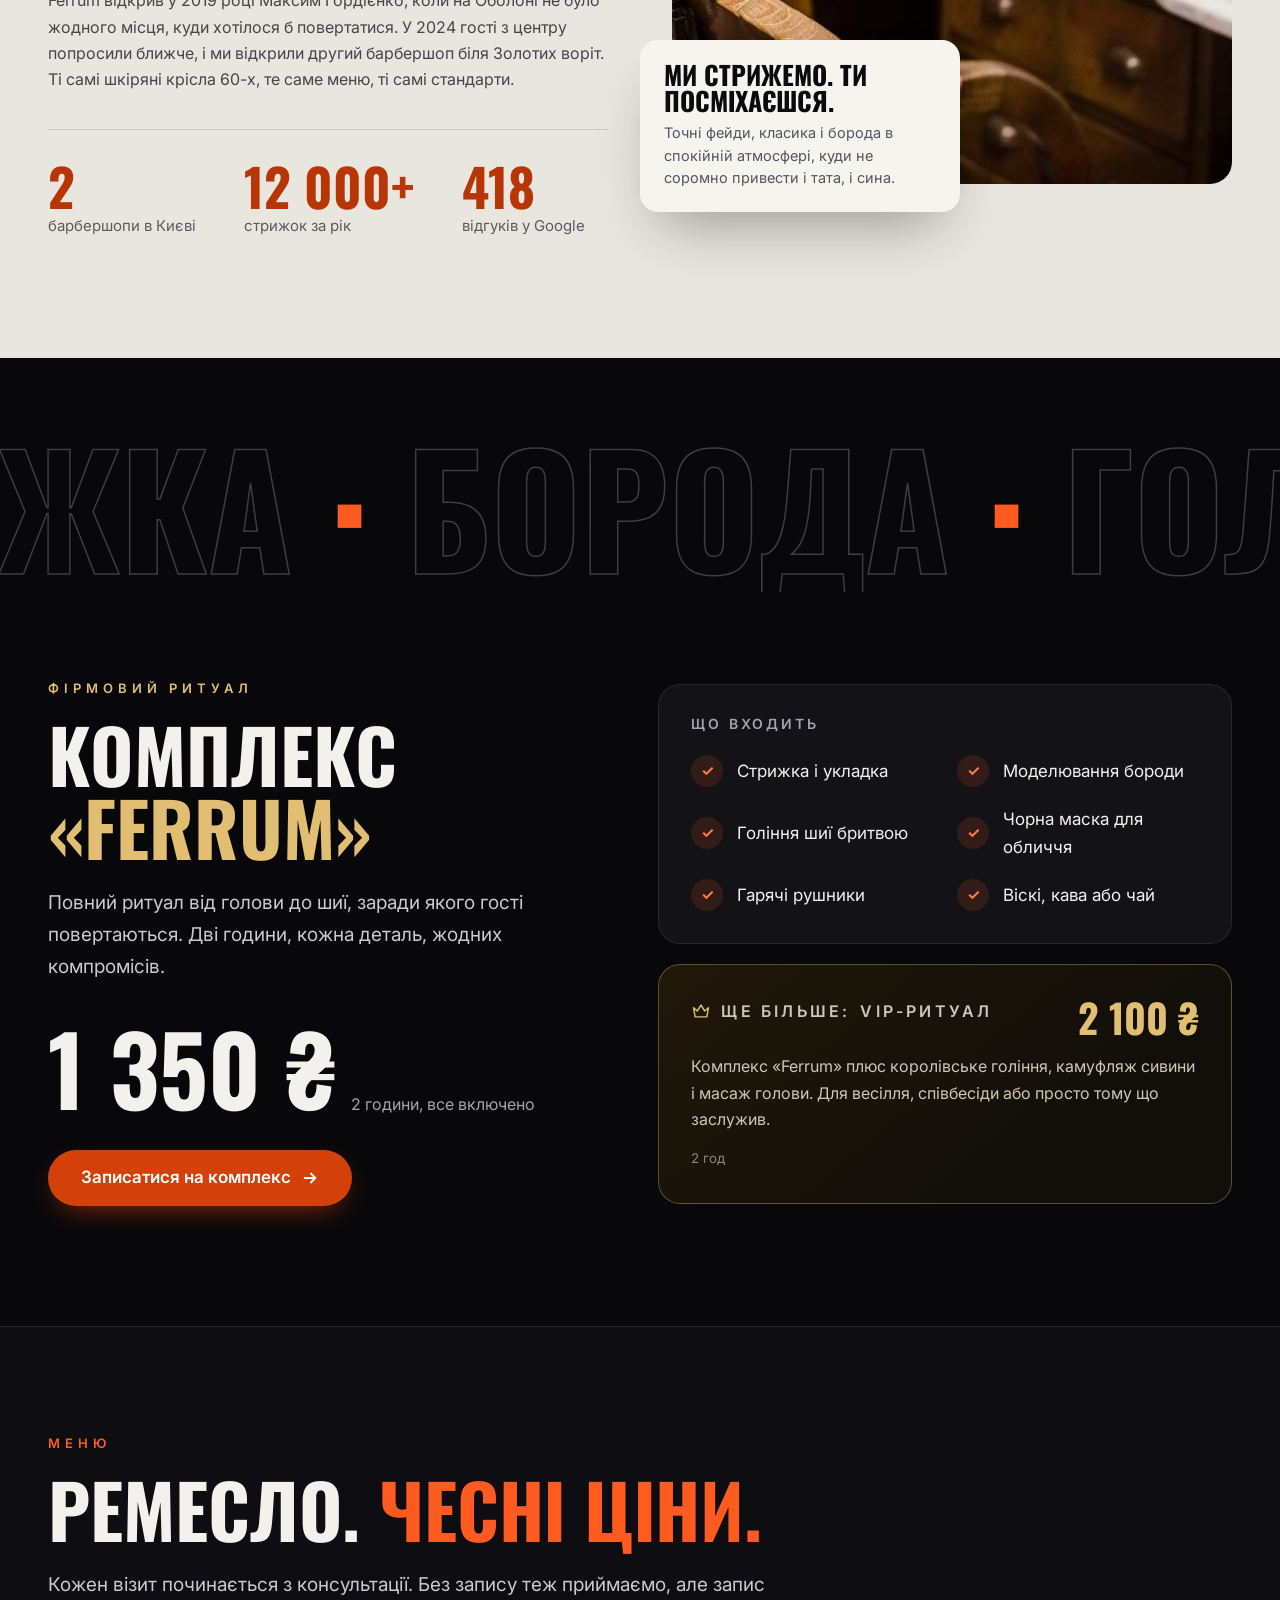
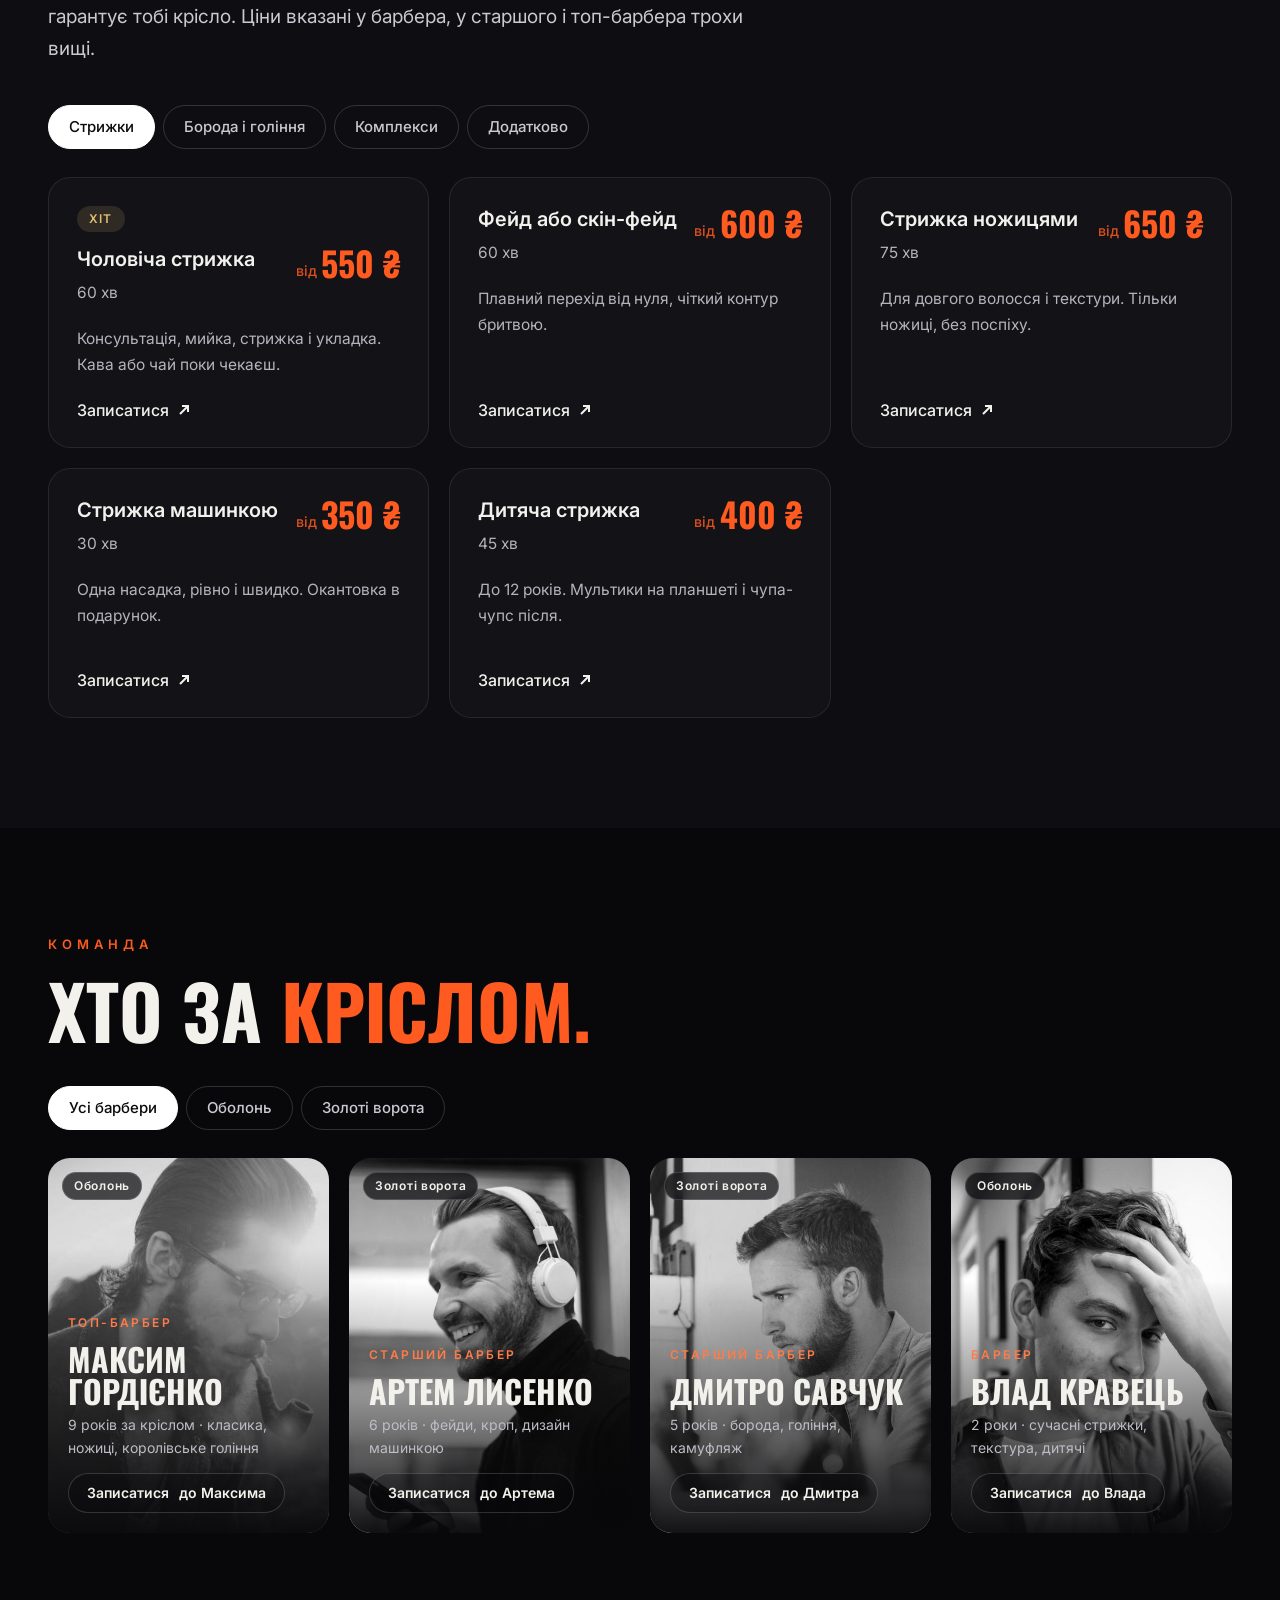
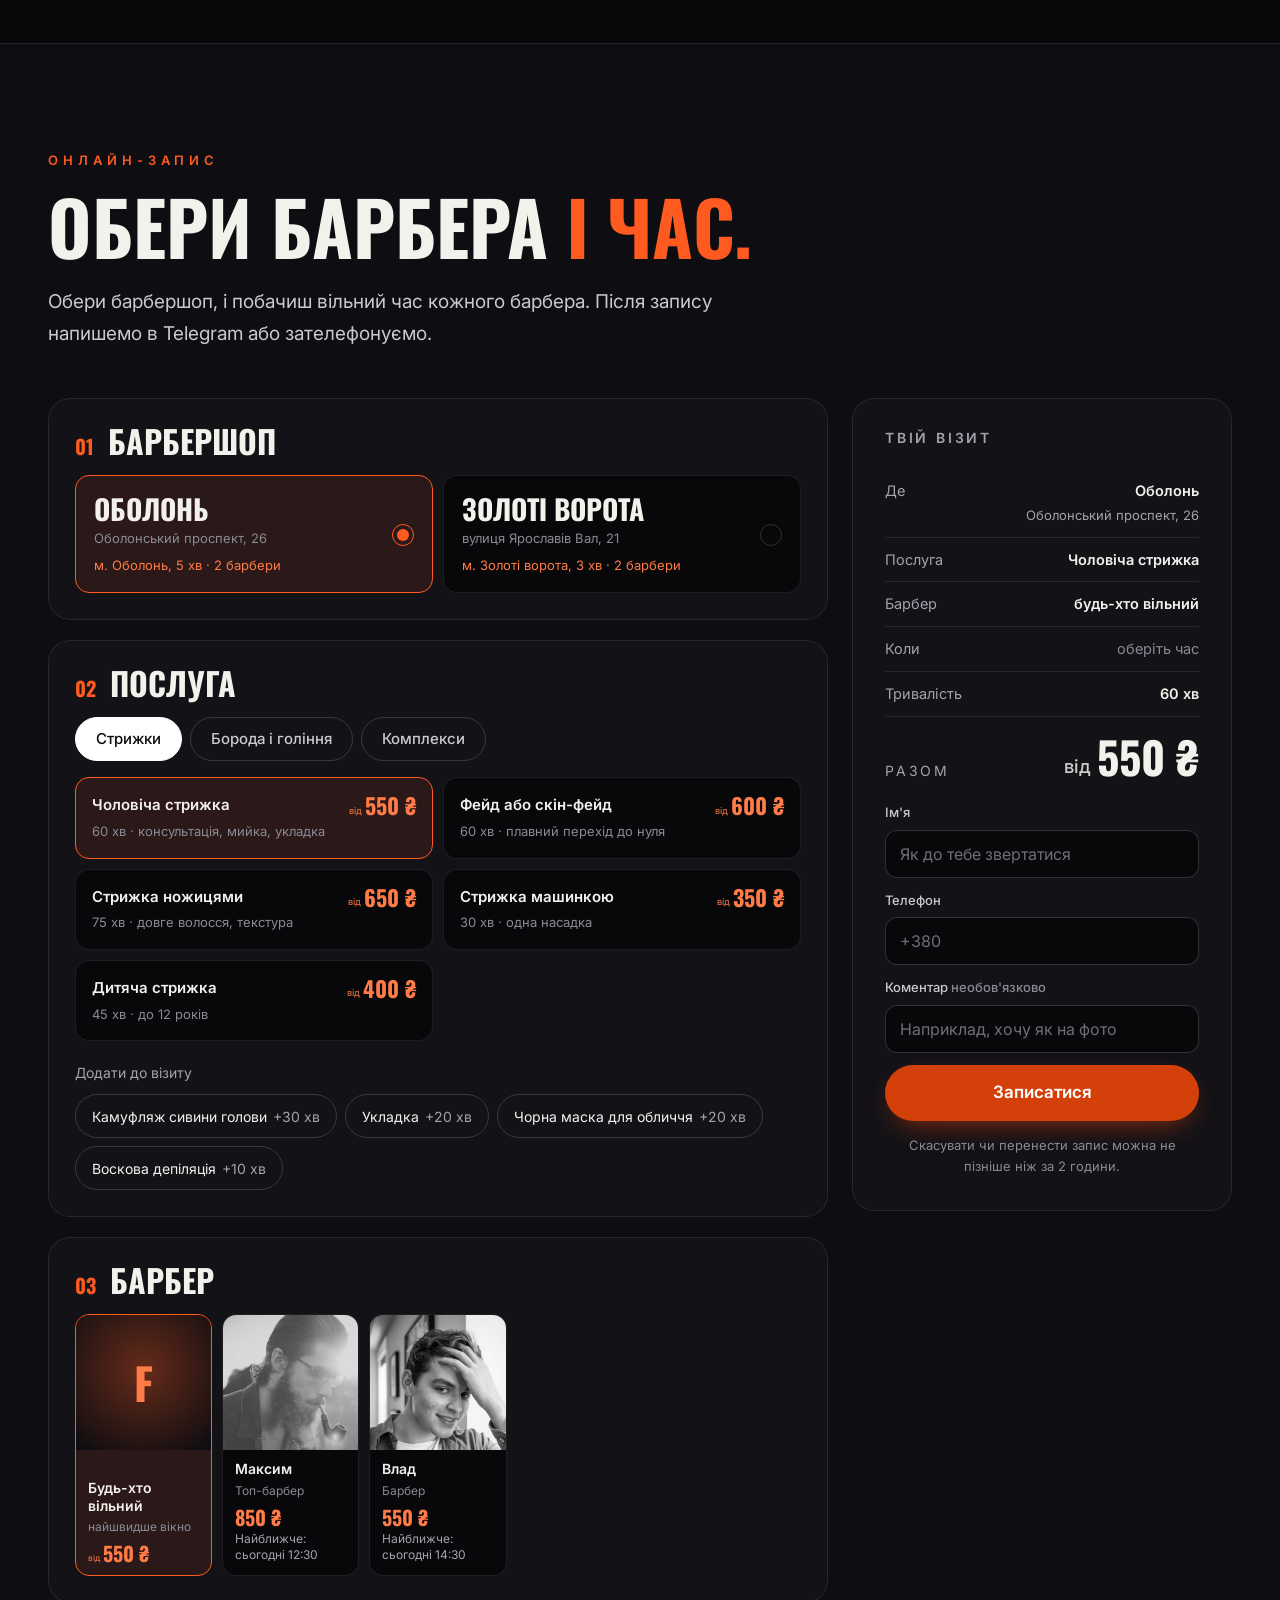
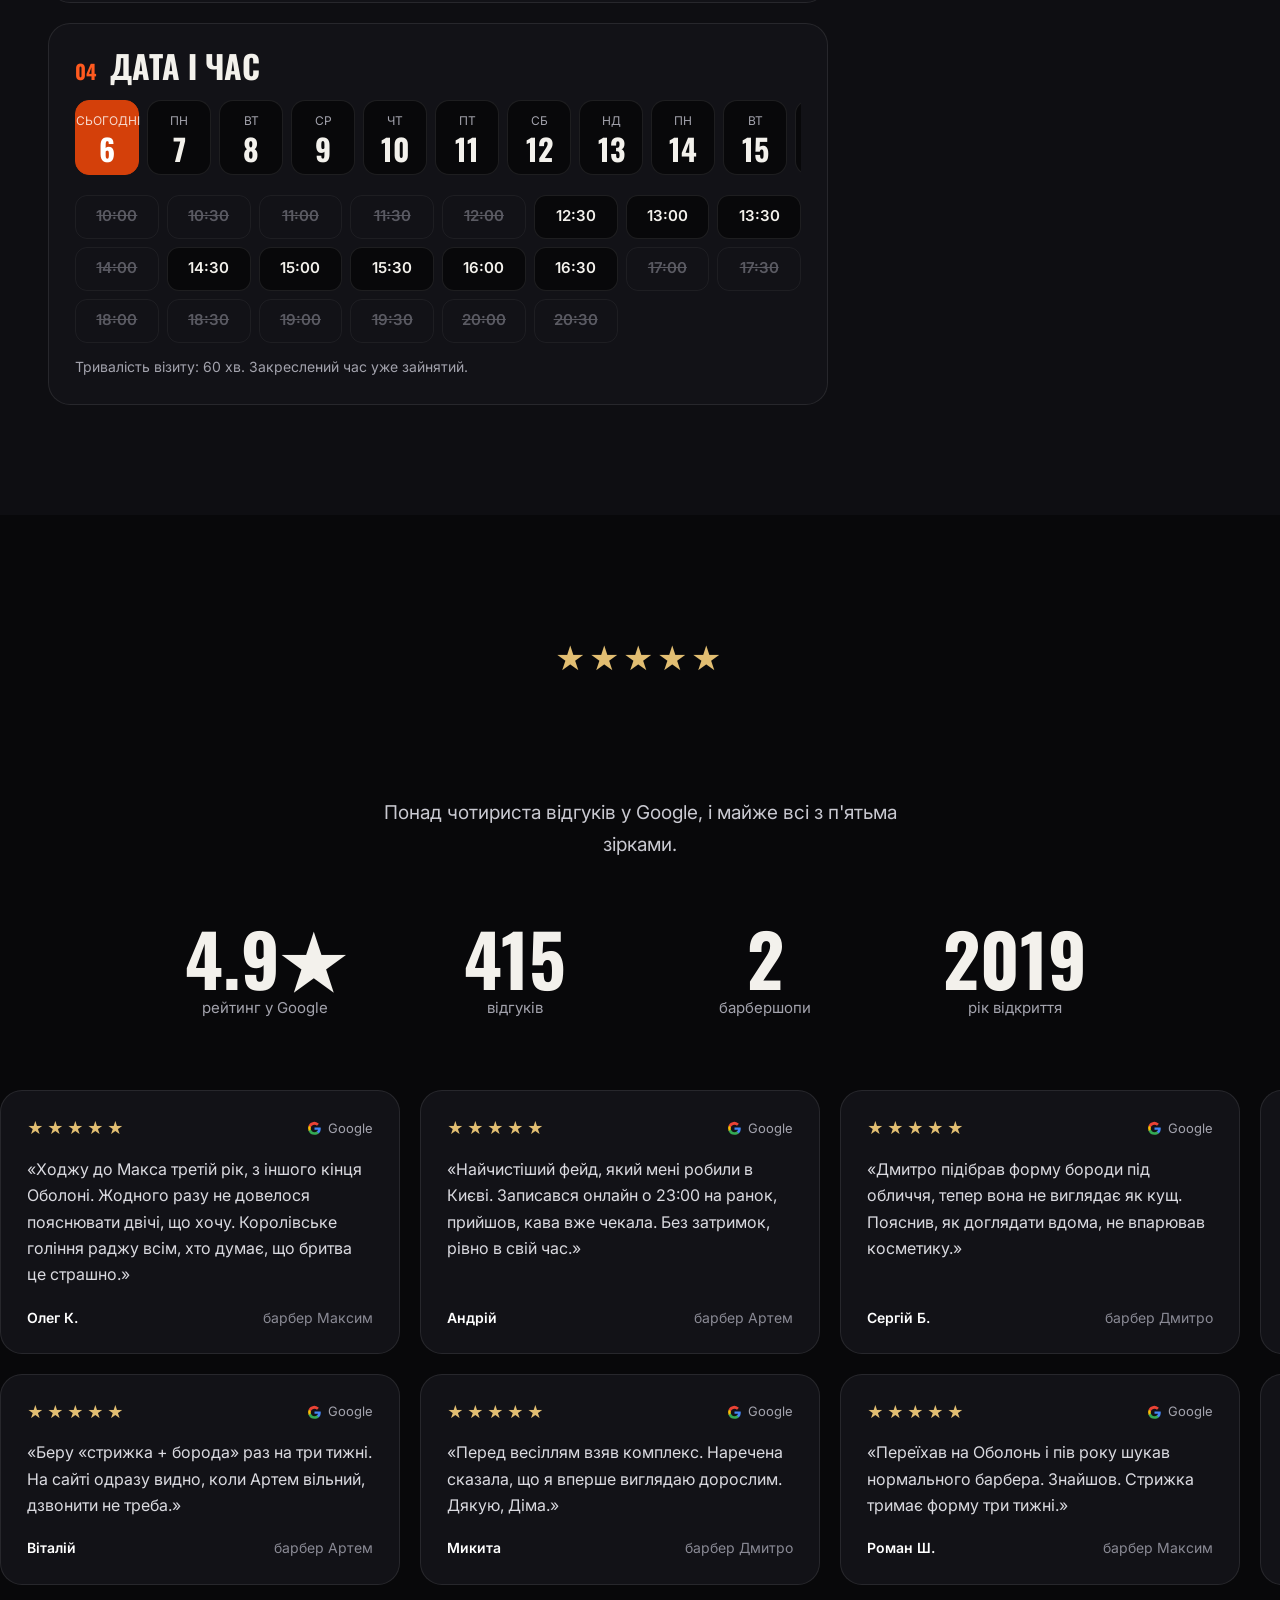
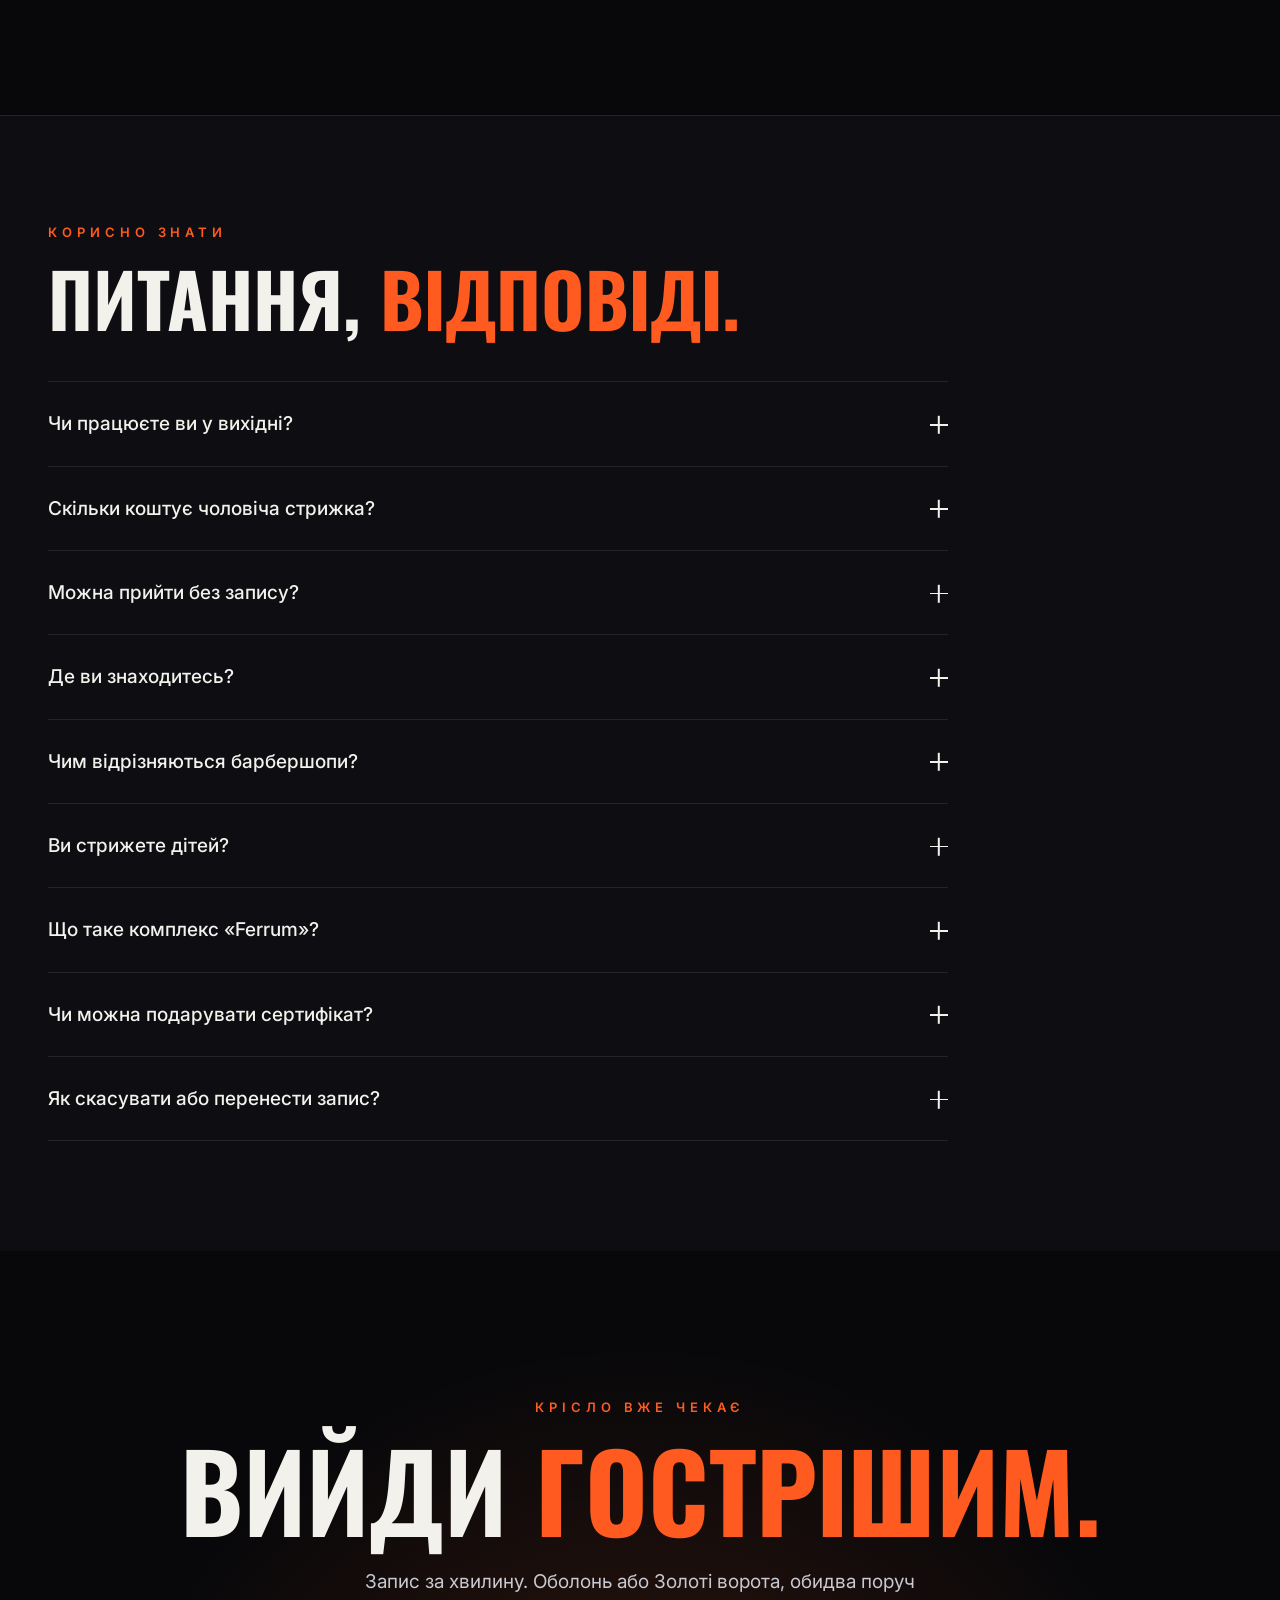
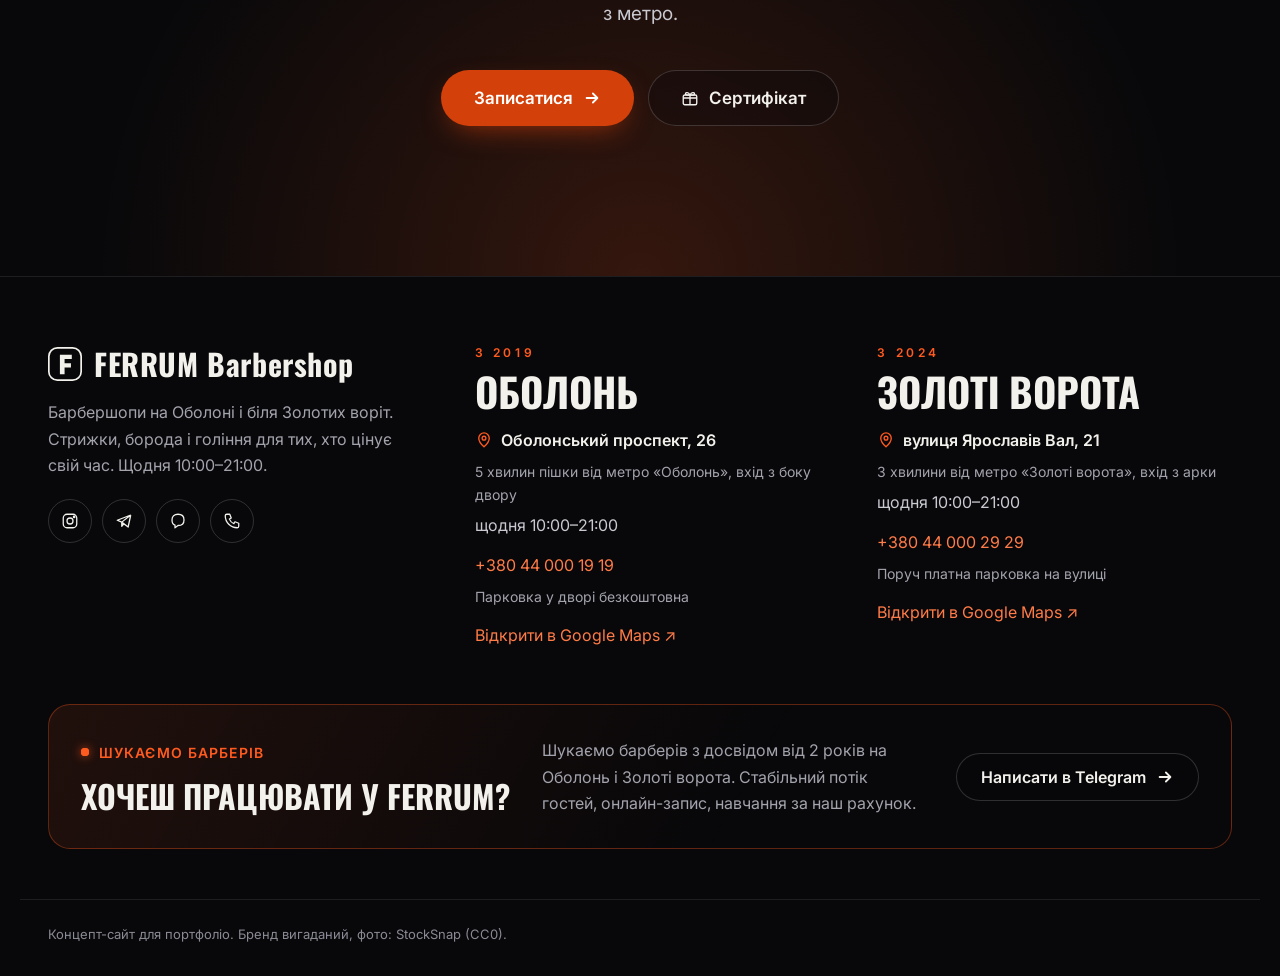
==== commit 14387f41: "barber-v2: two locations, hiring nav item with pulsing dot, rust accent with alt palettes, Oswald he" ====
--- a/barber-v2/index.html
+++ b/barber-v2/index.html
@@ -3,17 +3,20 @@
 <head>
 <meta charset="utf-8">
 <meta name="viewport" content="width=device-width, initial-scale=1, viewport-fit=cover">
-<title>Ferrum — барбершоп на Оболоні, Київ. Стрижки, борода, гоління</title>
-<meta name="description" content="Барбершоп на Оболоні, 5 хвилин від метро. Фейди, борода, королівське гоління і комплекс «Ferrum». Онлайн-запис до свого барбера.">
+<title>Ferrum — барбершопи на Оболоні і Золотих воротах, Київ</title>
+<meta name="description" content="Два барбершопи в Києві: Оболонь і Золоті ворота, обидва біля метро. Фейди, борода, королівське гоління і комплекс «Ferrum». Онлайн-запис до свого барбера.">
 <meta name="theme-color" content="#08080A">
-<meta property="og:title" content="Ferrum — барбершоп на Оболоні">
+<meta property="og:title" content="Ferrum — барбершопи на Оболоні і Золотих воротах">
 <meta property="og:image" content="img/hero.jpg">
-<link rel="icon" href="data:image/svg+xml,%3Csvg xmlns='http://www.w3.org/2000/svg' viewBox='0 0 64 64'%3E%3Crect width='64' height='64' rx='16' fill='%2308080A'/%3E%3Cpath d='M22 14h22v8H31v7h11v8H31v13h-9z' fill='%234F6BFF'/%3E%3C/svg%3E">
+<link rel="icon" href="data:image/svg+xml,%3Csvg xmlns='http://www.w3.org/2000/svg' viewBox='0 0 64 64'%3E%3Crect width='64' height='64' rx='16' fill='%2308080A'/%3E%3Cpath d='M22 14h22v8H31v7h11v8H31v13h-9z' fill='%23FF5A1F'/%3E%3C/svg%3E">
 <link rel="preconnect" href="https://fonts.googleapis.com">
 <link rel="preconnect" href="https://fonts.gstatic.com" crossorigin>
-<link href="https://fonts.googleapis.com/css2?family=Sofia+Sans+Extra+Condensed:wght@800;900&family=Inter:wght@400;500;600;700&display=swap" rel="stylesheet">
+<link href="https://fonts.googleapis.com/css2?family=Oswald:wght@600;700&family=Inter:wght@400;500;600;700&display=swap" rel="stylesheet">
 <link rel="preload" as="image" href="img/hero.jpg">
-<link rel="stylesheet" href="styles.css?v=1">
+<link rel="stylesheet" href="styles.css?v=2">
+<script>/* палітра ?c=lime|red|mint і шрифт ?f=2 для порівняння */
+(function(){var q=location.search,c=q.match(/[?&]c=(lime|red|mint)/),f=q.match(/[?&]f=(2)/),r=document.documentElement;
+if(c)r.setAttribute("data-c",c[1]);if(f){r.setAttribute("data-f",f[1]);var l=document.createElement("link");l.rel="stylesheet";l.href="https://fonts.googleapis.com/css2?family=Inter+Tight:wght@800&display=swap";document.head.appendChild(l);}})();</script>
 </head>
 <body>
 <a class="skip" href="#booking">Перейти до запису</a>
@@ -25,14 +28,14 @@
       <span>FERRUM</span>
     </a>
     <nav class="nav__links" id="navLinks" aria-label="Розділи">
+      <a href="#hiring" class="hire" id="hireLink"><i class="hire__dot" aria-hidden="true"></i><span id="hireText">Шукаємо барберів</span></a>
       <a href="#why">Про нас</a>
       <a href="#menu">Послуги</a>
       <a href="#team">Барбери</a>
       <a href="#reviews">Відгуки</a>
-      <a href="#faq">Питання</a>
-      <a href="#contacts">Контакти</a>
+      <a href="#contacts">Адреси</a>
     </nav>
-    <a href="#booking" class="btn btn--blue nav__cta">Записатися</a>
+    <a href="#booking" class="btn btn--acc nav__cta">Записатися</a>
     <button class="nav__burger" aria-label="Меню" aria-expanded="false" id="burger"><span></span><span></span></button>
   </div>
 </header>
@@ -43,15 +46,15 @@
 <section class="hero">
   <div class="hero__bg" aria-hidden="true"><img src="img/hero.jpg" alt="" width="960" height="1440" fetchpriority="high"></div>
   <div class="wrap hero__in">
-    <p class="eyebrow load" style="--d:.1s">Київ, Оболонь · з 2019</p>
+    <p class="eyebrow load" style="--d:.1s">Київ · Оболонь і Золоті ворота<span class="hide-m"> · з 2019</span></p>
     <h1 class="hero__title">
       <span class="line"><span style="--d:.2s">Стрижка, що</span></span>
-      <span class="line"><span class="blue" style="--d:.32s">говорить за тебе</span></span>
+      <span class="line"><span class="acc" style="--d:.32s">говорить <br class="br-m">за тебе</span></span>
     </h1>
-    <p class="hero__tag load" style="--d:.55s">Барбершоп на Оболоні</p>
-    <p class="hero__sub load" style="--d:.65s">Фейди, борода і королівське гоління за 5 хвилин від метро «Оболонь». Обираєш свого барбера і вільний час онлайн, приходиш, і крісло вже чекає.</p>
+    <p class="hero__tag load" style="--d:.55s">Два барбершопи в Києві</p>
+    <p class="hero__sub load" style="--d:.65s">Фейди, борода і королівське гоління на Оболоні і біля Золотих воріт, обидва поруч з метро. Обираєш барбершоп, барбера і вільний час онлайн, приходиш, і крісло вже чекає.</p>
     <div class="hero__cta load" style="--d:.75s">
-      <a href="#booking" class="btn btn--blue btn--lg">Записатися <svg class="arr" viewBox="0 0 20 20" aria-hidden="true"><path d="M4 10h11M11 5l5 5-5 5"/></svg></a>
+      <a href="#booking" class="btn btn--acc btn--lg">Записатися <svg class="arr" viewBox="0 0 20 20" aria-hidden="true"><path d="M4 10h11M11 5l5 5-5 5"/></svg></a>
       <a href="#why" class="btn btn--ghost btn--lg">Атмосфера</a>
       <span class="rating"><span class="stars" aria-hidden="true">★★★★★</span> <b>4.9</b> · 418 відгуків у Google</span>
     </div>
@@ -66,9 +69,9 @@
   <div class="wrap why__in">
     <div class="why__text">
       <p class="eyebrow reveal">Навіщо ми це робимо</p>
-      <h2 class="title reveal">Більше, ніж стрижка.<br><span class="blue">Це твоя година.</span></h2>
+      <h2 class="title reveal">Більше, ніж стрижка.<br><span class="acc">Це твоя година.</span></h2>
       <p class="lead reveal">Хороша стрижка змінює не тільки зачіску. Вона змінює те, як ти тримаєш плечі. Тому ми не женемо потік: одна година, один гість, повна увага. Кожне крісло налаштоване під тебе, а виходиш ти з формою, яку відчуваєш одразу.</p>
-      <p class="reveal">Ferrum відкрив у 2019 році Максим Гордієнко, коли на Оболоні не було жодного місця, куди хотілося б повертатися. Зараз у нас чотири барбери, шкіряні крісла 60-х і постійні гості з усього Києва.</p>
+      <p class="reveal">Ferrum відкрив у 2019 році Максим Гордієнко, коли на Оболоні не було жодного місця, куди хотілося б повертатися. У 2024 гості з центру попросили ближче, і ми відкрили другий барбершоп біля Золотих воріт. Ті самі шкіряні крісла 60-х, те саме меню, ті самі стандарти.</p>
       <div class="counters reveal" id="counters"></div>
     </div>
     <figure class="why__photo reveal">
@@ -79,7 +82,7 @@
 </section>
 
 <!-- BIG SCROLL TEXT -->
-<div class="bigtext" aria-hidden="true"><div class="bigtext__row" id="bigRow">Стрижка <i>·</i> Борода <i>·</i> Гоління <i>·</i> Оболонь <i>·</i> Стрижка <i>·</i> Борода <i>·</i> Гоління</div></div>
+<div class="bigtext" aria-hidden="true"><div class="bigtext__row" id="bigRow">Стрижка <i>·</i> Борода <i>·</i> Гоління <i>·</i> Оболонь <i>·</i> Золоті ворота <i>·</i> Стрижка <i>·</i> Борода</div></div>
 
 <!-- SIGNATURE -->
 <section class="sig" id="signature">
@@ -89,7 +92,7 @@
       <h2 class="title reveal">Комплекс<br><span class="gold">«Ferrum»</span></h2>
       <p class="lead reveal">Повний ритуал від голови до шиї, заради якого гості повертаються. Дві години, кожна деталь, жодних компромісів.</p>
       <p class="sig__price reveal"><b id="sigPrice">1 350 ₴</b><span>2 години, все включено</span></p>
-      <a href="#booking" class="btn btn--blue btn--lg reveal" data-svc="full">Записатися на комплекс <svg class="arr" viewBox="0 0 20 20" aria-hidden="true"><path d="M4 10h11M11 5l5 5-5 5"/></svg></a>
+      <a href="#booking" class="btn btn--acc btn--lg reveal" data-svc="full">Записатися на комплекс <svg class="arr" viewBox="0 0 20 20" aria-hidden="true"><path d="M4 10h11M11 5l5 5-5 5"/></svg></a>
     </div>
     <div class="sig__cards">
       <div class="card sig__list reveal">
@@ -112,7 +115,7 @@
 <section class="menu" id="menu">
   <div class="wrap">
     <p class="eyebrow reveal">Меню</p>
-    <h2 class="title reveal">Ремесло.<span class="blue"> Чесні ціни.</span></h2>
+    <h2 class="title reveal">Ремесло.<span class="acc"> Чесні ціни.</span></h2>
     <p class="lead lead--w reveal">Кожен візит починається з консультації. Без запису теж приймаємо, але запис гарантує тобі крісло. Ціни вказані у барбера, у старшого і топ-барбера трохи вищі.</p>
     <div class="tabs reveal" id="menuTabs" role="group" aria-label="Категорія послуг"></div>
     <div class="menu__grid" id="menuGrid"></div>
@@ -123,7 +126,8 @@
 <section class="team" id="team">
   <div class="wrap">
     <p class="eyebrow reveal">Команда</p>
-    <h2 class="title reveal">Хто за<span class="blue"> кріслом.</span></h2>
+    <h2 class="title reveal">Хто за<span class="acc"> кріслом.</span></h2>
+    <div class="tabs reveal" id="teamTabs" role="group" aria-label="Барбершоп"></div>
     <div class="team__grid" id="teamGrid"></div>
   </div>
 </section>
@@ -132,24 +136,28 @@
 <section class="booking" id="booking">
   <div class="wrap">
     <p class="eyebrow reveal">Онлайн-запис</p>
-    <h2 class="title reveal">Обери барбера<span class="blue"> і час.</span></h2>
-    <p class="lead lead--w reveal">Тут видно вільний час кожного барбера. Після запису напишемо в Telegram або зателефонуємо.</p>
+    <h2 class="title reveal">Обери барбера<span class="acc"> і&nbsp;час.</span></h2>
+    <p class="lead lead--w reveal">Обери барбершоп, і побачиш вільний час кожного барбера. Після запису напишемо в Telegram або зателефонуємо.</p>
 
     <form class="book" id="bookForm" novalidate>
       <div class="book__steps">
         <fieldset class="step card">
-          <legend><b>01</b> Послуга</legend>
+          <legend><b>01</b> Барбершоп</legend>
+          <div class="locs" id="bLocs"></div>
+        </fieldset>
+        <fieldset class="step card">
+          <legend><b>02</b> Послуга</legend>
           <div class="tabs tabs--sm" id="bTabs" role="group" aria-label="Категорія послуг"></div>
           <div class="svc" id="bServices"></div>
           <p class="step__lbl">Додати до візиту</p>
           <div class="addons" id="bAddons"></div>
         </fieldset>
         <fieldset class="step card">
-          <legend><b>02</b> Барбер</legend>
+          <legend><b>03</b> Барбер</legend>
           <div class="barbers" id="bBarbers"></div>
         </fieldset>
         <fieldset class="step card">
-          <legend><b>03</b> Дата і час</legend>
+          <legend><b>04</b> Дата і час</legend>
           <div class="days" id="bDays"></div>
           <div class="times" id="bTimes"></div>
           <p class="times__note" id="bTimesNote"></p>
@@ -164,7 +172,7 @@
         <label class="field"><span>Телефон</span><input id="fPhone" type="tel" inputmode="tel" autocomplete="tel" placeholder="+380"></label>
         <label class="field"><span>Коментар <i>необов'язково</i></span><input id="fNote" type="text" placeholder="Наприклад, хочу як на фото"></label>
         <p class="form-err" id="formErr" role="alert"></p>
-        <button class="btn btn--blue btn--lg btn--full" id="submitBtn" type="submit">Записатися</button>
+        <button class="btn btn--acc btn--lg btn--full" id="submitBtn" type="submit">Записатися</button>
         <p class="summary__fine">Скасувати чи перенести запис можна не пізніше ніж за 2 години.</p>
       </aside>
     </form>
@@ -174,7 +182,7 @@
       <h3 class="title title--sm">Записали!</h3>
       <p id="doneText"></p>
       <div class="done__btns">
-        <button class="btn btn--blue" type="button" id="icsBtn">Додати в календар</button>
+        <button class="btn btn--acc" type="button" id="icsBtn">Додати в календар</button>
         <button class="btn btn--ghost" type="button" id="again">Новий запис</button>
       </div>
     </div>
@@ -185,33 +193,24 @@
 <section class="reviews" id="reviews">
   <div class="wrap reviews__head">
     <p class="stars stars--big reveal" aria-hidden="true">★★★★★</p>
-    <h2 class="title reveal">Нас люблять<span class="blue"> на Оболоні.</span></h2>
+    <h2 class="title reveal">Нас люблять<span class="acc"> у Києві.</span></h2>
     <p class="lead reveal">Понад чотириста відгуків у Google, і майже всі з п'ятьма зірками.</p>
     <div class="bigstats reveal">
       <div><b>4.9★</b><span>рейтинг у Google</span></div>
       <div><b data-count="418">0</b><span>відгуків</span></div>
-      <div><b>4</b><span>барбери</span></div>
+      <div><b>2</b><span>барбершопи</span></div>
       <div><b>2019</b><span>рік відкриття</span></div>
     </div>
   </div>
   <div class="marquee" id="rev1"></div>
   <div class="marquee marquee--rev" id="rev2"></div>
-</section>
-
-<!-- WORKS -->
-<section class="works" id="works">
-  <div class="wrap">
-    <p class="eyebrow reveal">Простір і роботи</p>
-    <h2 class="title reveal">Шкіра, дерево,<span class="blue"> сталь.</span></h2>
-    <div class="gallery" id="gallery"></div>
-  </div>
 </section>
 
 <!-- FAQ -->
 <section class="faq" id="faq">
   <div class="wrap faq__in">
     <p class="eyebrow reveal">Корисно знати</p>
-    <h2 class="title reveal">Питання,<span class="blue"> відповіді.</span></h2>
+    <h2 class="title reveal">Питання,<span class="acc"> відповіді.</span></h2>
     <div class="faq__list" id="faqList"></div>
   </div>
 </section>
@@ -220,10 +219,10 @@
 <section class="cta">
   <div class="wrap cta__in">
     <p class="eyebrow reveal">Крісло вже чекає</p>
-    <h2 class="title title--xl reveal">Вийди<span class="blue"> гострішим.</span></h2>
-    <p class="lead reveal">Запис за хвилину. Оболонь, п'ять хвилин від метро.</p>
+    <h2 class="title title--xl reveal">Вийди<span class="acc"> гострішим.</span></h2>
+    <p class="lead reveal">Запис за хвилину. Оболонь або Золоті ворота, обидва поруч з метро.</p>
     <div class="cta__btns reveal">
-      <a href="#booking" class="btn btn--blue btn--lg">Записатися <svg class="arr" viewBox="0 0 20 20" aria-hidden="true"><path d="M4 10h11M11 5l5 5-5 5"/></svg></a>
+      <a href="#booking" class="btn btn--acc btn--lg">Записатися <svg class="arr" viewBox="0 0 20 20" aria-hidden="true"><path d="M4 10h11M11 5l5 5-5 5"/></svg></a>
       <a href="#" class="btn btn--ghost btn--lg" id="giftBtn"><svg viewBox="0 0 24 24" class="ico" aria-hidden="true"><rect x="3" y="8" width="18" height="13" rx="2"/><path d="M12 8v13M3 12h18M12 8c-2-4-6-4-6-1.5S10 8 12 8zm0 0c2-4 6-4 6-1.5S14 8 12 8z"/></svg>Сертифікат</a>
     </div>
   </div>
@@ -235,20 +234,17 @@
   <div class="wrap foot__in">
     <div class="foot__brand">
       <a href="#top" class="logo"><svg class="logo__mark" viewBox="0 0 40 40" aria-hidden="true"><rect x="1" y="1" width="38" height="38" rx="10" fill="none" stroke="currentColor" stroke-width="2"/><path d="M14 9h14v5h-8.5v5h7.5v5h-7.5v8H14z" fill="currentColor"/></svg><span>FERRUM Barbershop</span></a>
-      <p>Барбершоп на Оболоні з 2019 року. Стрижки, борода і гоління для тих, хто цінує свій час.</p>
+      <p>Барбершопи на Оболоні і біля Золотих воріт. Стрижки, борода і гоління для тих, хто цінує свій час. Щодня 10:00–21:00.</p>
       <div class="socials" id="socials"></div>
     </div>
-    <div class="foot__col">
-      <h3>Адреса</h3>
-      <p id="cAddr"></p>
-      <p class="muted" id="cAddrNote"></p>
-      <a class="link" href="#" id="cMap" target="_blank" rel="noopener">Відкрити в Google Maps ↗</a>
-    </div>
-    <div class="foot__col">
-      <h3>Графік і контакти</h3>
-      <p id="cHours"></p>
-      <p><a class="link" id="cPhone" href="#"></a></p>
-      <p class="muted">Парковка у дворі безкоштовна</p>
+    <div class="foot__locs" id="footLocs"></div>
+  </div>
+  <div class="wrap">
+    <div class="hiring" id="hiring">
+      <p class="hire hire--big"><i class="hire__dot" aria-hidden="true"></i>Шукаємо барберів</p>
+      <h3>Хочеш працювати у Ferrum?</h3>
+      <p>Шукаємо барберів з досвідом від 2 років на Оболонь і Золоті ворота. Стабільний потік гостей, онлайн-запис, навчання за наш рахунок.</p>
+      <a class="btn btn--ghost" href="#" id="hireBtn">Написати в Telegram <svg class="arr" viewBox="0 0 20 20" aria-hidden="true"><path d="M4 10h11M11 5l5 5-5 5"/></svg></a>
     </div>
   </div>
   <div class="wrap foot__bottom">
@@ -261,15 +257,8 @@
 </a>
 <a href="#booking" class="mbar" id="mbar">Записатися</a>
 
-<div class="lb" id="lb" role="dialog" aria-modal="true" aria-label="Перегляд фото" hidden>
-  <button class="lb__x" type="button" id="lbX" aria-label="Закрити">×</button>
-  <button class="lb__nav lb__prev" type="button" id="lbPrev" aria-label="Попереднє">‹</button>
-  <figure><img id="lbImg" alt=""><figcaption id="lbCap"></figcaption></figure>
-  <button class="lb__nav lb__next" type="button" id="lbNext" aria-label="Наступне">›</button>
-</div>
-
-<script src="config.js?v=1"></script>
-<script src="data.js?v=1"></script>
-<script src="app.js?v=1"></script>
+<script src="config.js?v=2"></script>
+<script src="data.js?v=2"></script>
+<script src="app.js?v=2"></script>
 </body>
 </html>
--- a/barber-v2/styles.css
+++ b/barber-v2/styles.css
@@ -1,4 +1,4 @@
-/* Ferrum v2 — чорний, електрично-синій акцент, золото для фірмового ритуалу */
+/* Ferrum v2 — чорний, акцент «іржа», золото для фірмового ритуалу. Дві локації */
 :root {
   --bg: #08080A;
   --bg2: #0E0E12;
@@ -9,18 +9,31 @@
   --text: #F3F1EC;
   --muted: #A3A3AD;
   --dim: #8A8A95;
-  --blue: #4F6BFF;
-  --blue-btn: #2C47D6;
-  --blue-hi: #6F86FF;
+  /* Акцент: «іржа» (Ferrum = залізо). Інші палітри нижче, вмикаються ?c=lime|red|mint */
+  --acc: #FF5A1F;
+  --acc-hi: #FF7B47;
+  --acc-btn: #D4400A;
+  --acc-hover: #E44C14;
+  --acc-ink: #FFFFFF;
+  --acc-paper: #B83606;
+  --acc-rgb: 255,90,31;
+  --acc-btn-rgb: 212,64,10;
   --gold: #E2BE72;
   --gold-bg: #1C160C;
   --paper: #E9E6DF;
   --ink: #0B0B0D;
-  --head: "Sofia Sans Extra Condensed", "Oswald", "Arial Narrow", sans-serif;
+  --head: "Oswald", "Arial Narrow", sans-serif;
+  --hw: 700;
   --body: "Inter", system-ui, sans-serif;
   --ease: cubic-bezier(.2,.7,.1,1);
   --r: 22px;
 }
+:root[data-c="lime"] { --acc: #C8F031; --acc-hi: #D8F76A; --acc-btn: #C8F031; --acc-hover: #D8F76A; --acc-ink: #0B0B0D; --acc-paper: #4C6600; --acc-rgb: 200,240,49; --acc-btn-rgb: 200,240,49; }
+:root[data-c="red"] { --acc: #FF3B3B; --acc-hi: #FF6A6A; --acc-btn: #D61F1F; --acc-hover: #E62B2B; --acc-ink: #FFFFFF; --acc-paper: #B81616; --acc-rgb: 255,59,59; --acc-btn-rgb: 214,31,31; }
+:root[data-c="mint"] { --acc: #2EE59D; --acc-hi: #66F0BA; --acc-btn: #2EE59D; --acc-hover: #66F0BA; --acc-ink: #0B0B0D; --acc-paper: #0B7550; --acc-rgb: 46,229,157; --acc-btn-rgb: 46,229,157; }
+/* Альтернативний шрифт заголовків: ?f=2 */
+:root[data-f="2"] { --head: "Inter Tight", "Inter", sans-serif; --hw: 800; }
+:root[data-f="2"] .title, :root[data-f="2"] h1 { letter-spacing: -.02em; }
 *, *::before, *::after { box-sizing: border-box; }
 html { scroll-behavior: smooth; -webkit-text-size-adjust: 100%; }
 body { margin: 0; background: var(--bg); color: var(--text); font: 400 16px/1.65 var(--body); -webkit-font-smoothing: antialiased; overflow-x: hidden; }
@@ -28,31 +41,31 @@
 a { color: inherit; }
 button, input { font: inherit; color: inherit; }
 .wrap { max-width: 1240px; margin: 0 auto; padding: 0 28px; }
-.blue { color: var(--blue); }
+.acc { color: var(--acc); }
 .gold { color: var(--gold); }
 .muted { color: var(--muted); }
-:focus-visible { outline: 2px solid var(--blue-hi); outline-offset: 3px; }
-.skip { position: absolute; left: 12px; top: -60px; z-index: 300; background: var(--blue-btn); color: #fff; padding: 10px 16px; border-radius: 99px; font-weight: 600; text-decoration: none; }
+:focus-visible { outline: 2px solid var(--acc-hi); outline-offset: 3px; }
+.skip { position: absolute; left: 12px; top: -60px; z-index: 300; background: var(--acc-btn); color: var(--acc-ink); padding: 10px 16px; border-radius: 99px; font-weight: 600; text-decoration: none; }
 .skip:focus { top: 12px; }
 
 /* Типографіка */
-.title, h1 { font-family: var(--head); font-weight: 900; text-transform: uppercase; line-height: .9; letter-spacing: -.01em; margin: 0; }
-.title { font-size: clamp(48px, 7vw, 96px); }
-.title--sm { font-size: 56px; }
-.title--xl { font-size: clamp(60px, 10vw, 140px); }
-.eyebrow { font: 600 13px/1 var(--body); letter-spacing: .38em; text-transform: uppercase; color: var(--blue); margin: 0 0 22px; }
+.title, h1 { font-family: var(--head); font-weight: var(--hw); text-transform: uppercase; line-height: .98; letter-spacing: 0; margin: 0; }
+.title { font-size: clamp(42px, 5.8vw, 80px); }
+.title--sm { font-size: 48px; }
+.title--xl { font-size: clamp(52px, 8.4vw, 116px); }
+.eyebrow { font: 600 13px/1 var(--body); letter-spacing: .38em; text-transform: uppercase; color: var(--acc); margin: 0 0 22px; }
 .eyebrow--gold { color: var(--gold); }
 .lead { font-size: 19px; line-height: 1.7; color: #C9C9D1; margin: 24px 0 0; max-width: 560px; }
 .lead--w { max-width: 720px; }
 .stars { color: var(--gold); letter-spacing: 3px; }
-.link { color: var(--blue-hi); text-decoration: none; }
+.link { color: var(--acc-hi); text-decoration: none; }
 .link:hover { text-decoration: underline; }
 
 /* Кнопки — пігулки, стрілка їде вправо */
 .btn { display: inline-flex; align-items: center; justify-content: center; gap: 10px; height: 48px; padding: 0 24px; border-radius: 99px; border: 1px solid transparent; font: 600 16px/1 var(--body); text-decoration: none; cursor: pointer; transition: background .25s, border-color .25s, transform .25s var(--ease), box-shadow .25s; white-space: nowrap; }
 .btn--lg { height: 56px; padding: 0 32px; font-size: 17px; }
-.btn--blue { background: var(--blue-btn); color: #fff; box-shadow: 0 10px 30px -12px rgba(44,71,214,.8); }
-.btn--blue:hover { background: #3553EA; transform: translateY(-2px); }
+.btn--acc { background: var(--acc-btn); color: var(--acc-ink); box-shadow: 0 10px 30px -12px rgba(var(--acc-btn-rgb),.8); }
+.btn--acc:hover { background: var(--acc-hover); transform: translateY(-2px); }
 .btn--ghost { border-color: var(--line2); color: var(--text); background: rgba(8,8,10,.3); }
 .btn--ghost:hover { border-color: var(--text); }
 .btn--full { width: 100%; }
@@ -65,11 +78,11 @@
 .nav { position: fixed; inset: 0 0 auto; z-index: 50; transition: background .35s, border-color .35s, backdrop-filter .35s; border-bottom: 1px solid transparent; }
 .nav.is-solid { background: rgba(8,8,10,.82); backdrop-filter: blur(14px); -webkit-backdrop-filter: blur(14px); border-color: var(--line); }
 .nav__in { display: flex; align-items: center; gap: 36px; height: 80px; }
-.logo { display: flex; align-items: center; gap: 12px; text-decoration: none; font: 900 30px/1 var(--head); letter-spacing: .02em; }
+.logo { display: flex; align-items: center; gap: 12px; text-decoration: none; font: var(--hw) 30px/1 var(--head); letter-spacing: .02em; }
 .logo__mark { width: 34px; height: 34px; color: var(--text); }
 .nav__links { display: flex; gap: 32px; margin: 0 auto; }
 .nav__links a { color: #BDBDC6; text-decoration: none; font-size: 15.5px; font-weight: 500; transition: color .2s; position: relative; }
-.nav__links a::after { content: ""; position: absolute; left: 0; right: 0; bottom: -6px; height: 2px; background: var(--blue); transform: scaleX(0); transform-origin: left; transition: transform .3s var(--ease); }
+.nav__links a::after { content: ""; position: absolute; left: 0; right: 0; bottom: -6px; height: 2px; background: var(--acc); transform: scaleX(0); transform-origin: left; transition: transform .3s var(--ease); }
 .nav__links a:hover { color: #fff; }
 .nav__links a:hover::after { transform: scaleX(1); }
 .nav__burger { display: none; }
@@ -78,10 +91,10 @@
 .hero { position: relative; min-height: 100vh; min-height: 100svh; display: flex; align-items: center; padding: 140px 0 100px; overflow: hidden; }
 .hero__bg { position: absolute; inset: 0; }
 .hero__bg img { width: 100%; height: 100%; object-fit: cover; object-position: 50% 40%; filter: grayscale(.35) brightness(.55) contrast(1.1); animation: kenburns 18s ease-out both; }
-.hero__bg::after { content: ""; position: absolute; inset: 0; background: linear-gradient(90deg, rgba(8,8,10,.92) 0%, rgba(8,8,10,.55) 55%, rgba(8,8,10,.35) 100%), linear-gradient(0deg, var(--bg) 0%, transparent 30%), radial-gradient(ellipse at 15% 90%, rgba(79,107,255,.22), transparent 55%); }
+.hero__bg::after { content: ""; position: absolute; inset: 0; background: linear-gradient(90deg, rgba(8,8,10,.92) 0%, rgba(8,8,10,.55) 55%, rgba(8,8,10,.35) 100%), linear-gradient(0deg, var(--bg) 0%, transparent 30%), radial-gradient(ellipse at 15% 90%, rgba(var(--acc-rgb),.22), transparent 55%); }
 @keyframes kenburns { from { transform: scale(1.15); } to { transform: scale(1); } }
 .hero__in { position: relative; z-index: 1; width: 100%; }
-.hero__title { font-size: clamp(72px, 11vw, 168px); line-height: .86; }
+.hero__title { font-size: clamp(60px, 9vw, 136px); line-height: .95; }
 .hero__title .line { display: block; overflow: hidden; padding: .08em 0 .04em; margin-top: -.08em; }
 .hero__title .line > span { display: inline-block; transform: translateY(105%); animation: lineUp 1s var(--ease) forwards; animation-delay: var(--d); }
 @keyframes lineUp { to { transform: none; } }
@@ -96,8 +109,8 @@
 /* TICKER */
 .ticker { border-block: 1px solid var(--line); background: var(--bg2); overflow: hidden; padding: 20px 0; }
 .ticker__track { display: flex; width: max-content; animation: marquee 38s linear infinite; }
-.ticker__track span { font: 900 30px/1 var(--head); text-transform: uppercase; letter-spacing: .02em; padding: 0 28px; white-space: nowrap; display: flex; align-items: center; gap: 56px; }
-.ticker__track span::after { content: "✦"; color: var(--blue); font-size: 18px; }
+.ticker__track span { font: var(--hw) 30px/1 var(--head); text-transform: uppercase; letter-spacing: .02em; padding: 0 28px; white-space: nowrap; display: flex; align-items: center; gap: 56px; }
+.ticker__track span::after { content: "✦"; color: var(--acc); font-size: 18px; }
 @keyframes marquee { to { transform: translateX(-50%); } }
 
 /* WHY — світла секція */
@@ -106,28 +119,28 @@
 .why p { color: #45454C; }
 .why__in { display: grid; grid-template-columns: 1fr 1fr; gap: 64px; align-items: center; }
 .why .title { color: var(--ink); }
-.why .blue { color: var(--blue-btn); }
-.why .eyebrow { color: var(--blue-btn); }
+.why .acc { color: var(--acc-paper); }
+.why .eyebrow { color: var(--acc-paper); }
 .counters { display: flex; gap: 48px; border-top: 1px solid rgba(0,0,0,.12); margin-top: 36px; padding-top: 30px; flex-wrap: wrap; }
-.counters b { display: block; font: 900 52px/1 var(--head); color: var(--blue-btn); text-transform: uppercase; }
+.counters b { display: block; font: var(--hw) 52px/1 var(--head); color: var(--acc-paper); text-transform: uppercase; }
 .counters span { font-size: 15px; color: #5A5A62; }
 .why__photo { margin: 0; position: relative; }
 .why__photo img { width: 100%; aspect-ratio: 4 / 5; object-fit: cover; border-radius: var(--r); }
 .float-card { position: absolute; left: -32px; bottom: -28px; max-width: 320px; background: #F6F4EF; border-radius: 18px; padding: 22px 24px; box-shadow: 0 30px 60px -20px rgba(0,0,0,.35); animation: bob 6s ease-in-out infinite; }
-.float-card b { display: block; font: 900 26px/1 var(--head); text-transform: uppercase; margin-bottom: 8px; color: var(--ink); }
+.float-card b { display: block; font: var(--hw) 26px/1 var(--head); text-transform: uppercase; margin-bottom: 8px; color: var(--ink); }
 .float-card span { font-size: 14.5px; color: #55555D; line-height: 1.55; display: block; }
 @keyframes bob { 50% { transform: translateY(-8px); } }
 
 /* Великий текст, що їде при скролі */
 .bigtext { overflow: hidden; padding: 70px 0 10px; }
-.bigtext__row { font: 900 clamp(90px, 15vw, 220px)/.9 var(--head); text-transform: uppercase; white-space: nowrap; color: transparent; -webkit-text-stroke: 1.5px rgba(255,255,255,.22); will-change: transform; }
-.bigtext__row i { font-style: normal; color: var(--blue); -webkit-text-stroke: 0; }
+.bigtext__row { font: var(--hw) clamp(80px, 12vw, 180px)/1 var(--head); text-transform: uppercase; white-space: nowrap; color: transparent; -webkit-text-stroke: 1.5px rgba(255,255,255,.22); will-change: transform; }
+.bigtext__row i { font-style: normal; color: var(--acc); -webkit-text-stroke: 0; }
 
 /* SIGNATURE */
 .sig { padding: 90px 0 120px; }
 .sig__in { display: grid; grid-template-columns: 1fr 1.05fr; gap: 64px; align-items: center; }
 .sig__price { display: flex; align-items: baseline; gap: 16px; margin: 36px 0 32px; }
-.sig__price b { font: 900 96px/1 var(--head); }
+.sig__price b { font: var(--hw) 96px/1 var(--head); }
 .sig__price span { color: var(--muted); }
 .sig__cards { display: grid; gap: 20px; }
 .card { background: var(--card); border: 1px solid var(--line); border-radius: var(--r); padding: 32px; }
@@ -136,15 +149,15 @@
 .card__label svg { width: 20px; height: 20px; fill: none; stroke: var(--gold); stroke-width: 1.7; stroke-linejoin: round; }
 .sig__list ul { list-style: none; padding: 0; margin: 0; display: grid; grid-template-columns: 1fr 1fr; gap: 18px 24px; }
 .sig__list li { display: flex; align-items: center; gap: 14px; font-size: 17px; }
-.sig__list li::before { content: ""; flex: none; width: 32px; height: 32px; border-radius: 50%; background: rgba(79,107,255,.14) url("data:image/svg+xml,%3Csvg xmlns='http://www.w3.org/2000/svg' viewBox='0 0 24 24' fill='none' stroke='%236F86FF' stroke-width='2.2' stroke-linecap='round' stroke-linejoin='round'%3E%3Cpath d='M6 12.5l4 4 8-9'/%3E%3C/svg%3E") center / 16px no-repeat; }
+.sig__list li::before { content: ""; flex: none; width: 32px; height: 32px; border-radius: 50%; background: rgba(var(--acc-rgb),.14); content: "✓"; display: grid; place-items: center; color: var(--acc-hi); font-weight: 700; font-size: 15px; }
 .card--gold { background: linear-gradient(140deg, #201809, #120f0a 70%); border-color: rgba(226,190,114,.35); }
 .vip__head { display: flex; justify-content: space-between; align-items: center; gap: 12px; margin-bottom: 16px; }
-.vip__price { font: 900 40px/1 var(--head); color: var(--gold); }
+.vip__price { font: var(--hw) 40px/1 var(--head); color: var(--gold); }
 .card--gold p { color: #CFC7B6; margin: 0 0 12px; font-size: 16px; }
 .card--gold small { color: #8F8775; }
 
 /* MENU */
-.menu, .team, .works, .faq { padding: 110px 0; }
+.menu, .team, .faq { padding: 110px 0; }
 .menu { background: var(--bg2); border-top: 1px solid var(--line); }
 .tabs { display: flex; gap: 8px; flex-wrap: wrap; margin: 40px 0 28px; }
 .tab { height: 44px; padding: 0 20px; border-radius: 99px; border: 1px solid var(--line2); background: transparent; cursor: pointer; font-size: 15px; font-weight: 500; color: #C9C9D1; transition: all .25s; }
@@ -154,10 +167,10 @@
 .menu__grid { display: grid; grid-template-columns: repeat(3, 1fr); gap: 20px; }
 .mc { background: var(--card); border: 1px solid var(--line); border-radius: var(--r); padding: 28px 28px 24px; display: flex; flex-direction: column; min-height: 250px; text-decoration: none; transition: transform .35s var(--ease), border-color .35s, background .35s; animation: cardIn .55s var(--ease) both; animation-delay: calc(var(--i) * 60ms); }
 @keyframes cardIn { from { opacity: 0; transform: translateY(18px); } }
-.mc:hover { transform: translateY(-4px); border-color: rgba(79,107,255,.55); background: var(--card2); }
+.mc:hover { transform: translateY(-4px); border-color: rgba(var(--acc-rgb),.55); background: var(--card2); }
 .mc__top { display: flex; justify-content: space-between; gap: 16px; align-items: flex-start; }
 .mc h3 { font: 600 20px/1.3 var(--body); margin: 0; }
-.mc__p { font: 900 34px/1 var(--head); color: var(--blue); white-space: nowrap; }
+.mc__p { font: var(--hw) 34px/1 var(--head); color: var(--acc); white-space: nowrap; }
 .mc__dur { font-size: 14px; color: var(--dim); margin: 6px 0 14px; }
 .mc p { color: #B4B4BD; font-size: 15.5px; margin: 0 0 20px; }
 .mc__go { margin-top: auto; font-weight: 500; display: inline-flex; align-items: center; gap: 8px; }
@@ -174,8 +187,8 @@
 .tm img { width: 100%; aspect-ratio: 3 / 4; object-fit: cover; filter: grayscale(1) contrast(1.05); transition: filter .5s, transform .8s var(--ease); }
 .tm:hover img { filter: none; transform: scale(1.05); }
 .tm__info { position: absolute; inset: auto 0 0; padding: 60px 20px 20px; background: linear-gradient(0deg, rgba(8,8,10,.95), transparent); }
-.tm__lvl { font: 600 12px/1 var(--body); letter-spacing: .2em; text-transform: uppercase; color: var(--blue-hi); }
-.tm h3 { font: 900 32px/1 var(--head); text-transform: uppercase; margin: 8px 0 6px; }
+.tm__lvl { font: 600 12px/1 var(--body); letter-spacing: .2em; text-transform: uppercase; color: var(--acc-hi); }
+.tm h3 { font: var(--hw) 32px/1 var(--head); text-transform: uppercase; margin: 8px 0 6px; }
 .tm p { margin: 0 0 14px; color: #BDBDC6; font-size: 14px; }
 .tm .btn { height: 40px; font-size: 14px; padding: 0 18px; }
 @media (hover: none) { .tm img { filter: none; } }
@@ -185,45 +198,45 @@
 .book { display: grid; grid-template-columns: 1fr 380px; gap: 24px; align-items: start; margin-top: 48px; }
 .book__steps { display: grid; gap: 20px; min-width: 0; }
 .step { margin: 0; min-width: 0; padding: 26px; }
-.step legend { float: left; width: 100%; padding: 0; margin: 0 0 18px; font: 900 32px/1 var(--head); text-transform: uppercase; display: flex; align-items: baseline; gap: 14px; }
-.step legend b { font-size: 20px; color: var(--blue); }
+.step legend { float: left; width: 100%; padding: 0; margin: 0 0 18px; font: var(--hw) 32px/1 var(--head); text-transform: uppercase; display: flex; align-items: baseline; gap: 14px; }
+.step legend b { font-size: 20px; color: var(--acc); }
 .step legend + * { clear: both; }
 .step__lbl { font-size: 14px; color: var(--muted); margin: 20px 0 10px; }
 .svc { display: grid; grid-template-columns: 1fr 1fr; gap: 10px; }
 .opt { text-align: left; padding: 15px 16px; border: 1px solid var(--line); border-radius: 14px; background: var(--bg); cursor: pointer; transition: border-color .2s, background .2s; display: flex; justify-content: space-between; gap: 10px; align-items: flex-start; }
 .opt:hover { border-color: var(--line2); }
-.opt.is-on { border-color: var(--blue); background: rgba(79,107,255,.1); }
+.opt.is-on { border-color: var(--acc); background: rgba(var(--acc-rgb),.1); }
 .opt b { font-weight: 600; font-size: 15px; display: block; }
 .opt small { font-size: 13px; color: var(--dim); display: block; margin-top: 3px; }
-.opt__p { font: 900 22px/1.1 var(--head); color: var(--blue-hi); white-space: nowrap; }
+.opt__p { font: var(--hw) 22px/1.1 var(--head); color: var(--acc-hi); white-space: nowrap; }
 .addons { display: flex; flex-wrap: wrap; gap: 8px; }
 .chip { height: 44px; padding: 0 16px; border-radius: 99px; border: 1px solid var(--line2); background: transparent; cursor: pointer; font-size: 14px; transition: all .2s; display: inline-flex; align-items: center; gap: 6px; }
 .chip i { font-style: normal; color: var(--muted); }
 .chip:hover { border-color: #fff; }
-.chip.is-on { background: rgba(79,107,255,.16); border-color: var(--blue); }
-.chip.is-on::before { content: "✓"; color: var(--blue-hi); }
+.chip.is-on { background: rgba(var(--acc-rgb),.16); border-color: var(--acc); }
+.chip.is-on::before { content: "✓"; color: var(--acc-hi); }
 .barbers { display: grid; grid-template-columns: repeat(5, 1fr); gap: 10px; }
 .bopt { padding: 0; overflow: hidden; flex-direction: column; gap: 0; }
-.bopt__ph { aspect-ratio: 1; width: 100%; background: radial-gradient(circle at 50% 40%, #1d2350, #0b0b10); display: grid; place-items: center; overflow: hidden; }
+.bopt__ph { aspect-ratio: 1; width: 100%; background: radial-gradient(circle at 50% 40%, rgba(var(--acc-rgb),.28), #0b0b10); display: grid; place-items: center; overflow: hidden; }
 .bopt__ph img { width: 100%; height: 100%; object-fit: cover; filter: grayscale(1); transition: filter .3s; }
 .bopt.is-on .bopt__ph img, .bopt:hover .bopt__ph img { filter: none; }
-.bopt__any { font: 900 44px/1 var(--head); color: var(--blue-hi); }
+.bopt__any { font: var(--hw) 44px/1 var(--head); color: var(--acc-hi); }
 .bopt__b { padding: 10px 12px 12px; width: 100%; }
 .bopt__b b { font-size: 14px; line-height: 1.25; }
 .bopt__b small { font-size: 12px; }
-.bopt__p { font: 900 20px/1 var(--head); color: var(--blue-hi); margin-top: 6px; display: block; }
+.bopt__p { font: var(--hw) 20px/1 var(--head); color: var(--acc-hi); margin-top: 6px; display: block; }
 .bopt__next { font-size: 12px; color: var(--muted); display: block; margin-top: 4px; line-height: 1.35; }
 .days { display: flex; gap: 8px; overflow-x: auto; padding-bottom: 6px; margin-bottom: 14px; scrollbar-width: thin; scrollbar-color: var(--line2) transparent; }
 .day { flex: none; width: 64px; padding: 10px 0; border: 1px solid var(--line); border-radius: 14px; background: var(--bg); cursor: pointer; text-align: center; transition: all .2s; }
 .day small { display: block; font-size: 12px; color: var(--muted); text-transform: uppercase; }
-.day b { display: block; font: 900 30px/1 var(--head); margin-top: 3px; }
+.day b { display: block; font: var(--hw) 30px/1 var(--head); margin-top: 3px; }
 .day:hover { border-color: var(--line2); }
-.day.is-on { background: var(--blue-btn); border-color: var(--blue-btn); }
-.day.is-on small { color: #D5DBFF; }
+.day.is-on { background: var(--acc-btn); border-color: var(--acc-btn); color: var(--acc-ink); }
+.day.is-on small { color: currentColor; opacity: .8; }
 .times { display: grid; grid-template-columns: repeat(auto-fill, minmax(76px, 1fr)); gap: 8px; }
 .time { height: 44px; border: 1px solid var(--line); border-radius: 12px; background: var(--bg); cursor: pointer; font-weight: 600; font-size: 15px; transition: all .2s; }
-.time:hover:not(:disabled) { border-color: var(--blue); }
-.time.is-on { background: var(--blue-btn); border-color: var(--blue-btn); color: #fff; }
+.time:hover:not(:disabled) { border-color: var(--acc); }
+.time.is-on { background: var(--acc-btn); border-color: var(--acc-btn); color: var(--acc-ink); }
 .time:disabled { color: var(--dim); text-decoration: line-through; cursor: not-allowed; background: transparent; opacity: .6; }
 .times__note { color: var(--muted); font-size: 14px; margin: 12px 0 0; }
 
@@ -235,20 +248,20 @@
 .summary__rows dd.is-empty { color: var(--dim); font-weight: 400; }
 .summary__total { display: flex; justify-content: space-between; align-items: baseline; padding: 18px 0 20px; }
 .summary__total span { font-size: 14px; letter-spacing: .2em; text-transform: uppercase; color: var(--muted); }
-.summary__total b { font: 900 44px/1 var(--head); }
+.summary__total b { font: var(--hw) 44px/1 var(--head); }
 .field { display: block; margin-bottom: 12px; }
 .field span { display: block; font-size: 13px; font-weight: 500; color: #C9C9D1; margin-bottom: 6px; }
 .field i { font-style: normal; color: var(--dim); }
 .field input { width: 100%; height: 48px; border: 1px solid var(--line2); border-radius: 12px; background: var(--bg); padding: 0 14px; font-size: 16px; outline: none; transition: border-color .2s, box-shadow .2s; }
 .field input::placeholder { color: #6E6E78; }
-.field input:focus { border-color: var(--blue); box-shadow: 0 0 0 3px rgba(79,107,255,.25); }
+.field input:focus { border-color: var(--acc); box-shadow: 0 0 0 3px rgba(var(--acc-rgb),.25); }
 .field input.is-bad { border-color: #FF6B5B; }
 .form-err { color: #FF8A7D; font-size: 14px; margin: 0 0 12px; }
 .form-err:empty { display: none; }
 .summary__fine { font-size: 13px; color: var(--dim); text-align: center; margin: 14px 0 0; }
 .done { max-width: 560px; margin: 48px auto 0; text-align: center; }
-.done__mark { width: 72px; height: 72px; margin: 0 auto 20px; border-radius: 50%; background: var(--blue-btn); display: grid; place-items: center; }
-.done__mark svg { width: 34px; height: 34px; fill: none; stroke: #fff; stroke-width: 2.4; stroke-linecap: round; stroke-linejoin: round; }
+.done__mark { width: 72px; height: 72px; margin: 0 auto 20px; border-radius: 50%; background: var(--acc-btn); display: grid; place-items: center; }
+.done__mark svg { width: 34px; height: 34px; fill: none; stroke: var(--acc-ink); stroke-width: 2.4; stroke-linecap: round; stroke-linejoin: round; }
 .done p { color: var(--muted); margin: 14px 0 26px; }
 .done__btns { display: flex; gap: 10px; justify-content: center; flex-wrap: wrap; }
 
@@ -258,7 +271,7 @@
 .reviews__head .lead { margin-inline: auto; }
 .stars--big { font-size: 30px; margin: 0 0 16px; }
 .bigstats { display: grid; grid-template-columns: repeat(4, 1fr); gap: 20px; max-width: 980px; margin: 60px auto 70px; }
-.bigstats b { display: block; font: 900 72px/1 var(--head); }
+.bigstats b { display: block; font: var(--hw) 72px/1 var(--head); }
 .bigstats span { color: var(--muted); font-size: 15px; }
 .marquee { display: flex; width: max-content; gap: 20px; margin-bottom: 20px; animation: marquee 70s linear infinite; }
 .marquee--rev { animation-direction: reverse; animation-duration: 80s; }
@@ -271,22 +284,12 @@
 .rv footer { margin-top: auto; display: flex; justify-content: space-between; font-size: 14px; color: var(--dim); gap: 10px; }
 .rv footer b { color: #fff; font-weight: 600; }
 
-/* WORKS */
-.works { border-top: 1px solid var(--line); }
-.gallery { display: grid; grid-template-columns: repeat(4, 1fr); grid-auto-rows: 230px; gap: 14px; margin-top: 48px; grid-auto-flow: dense; }
-.gallery button { padding: 0; border: 0; background: var(--card); cursor: zoom-in; position: relative; overflow: hidden; border-radius: 18px; }
-.gallery button:nth-child(1), .gallery button:nth-child(6) { grid-row: span 2; }
-.gallery button:nth-child(4), .gallery button:nth-child(8) { grid-column: span 2; }
-.gallery img { width: 100%; height: 100%; object-fit: cover; transition: transform .8s var(--ease); }
-.gallery button:hover img { transform: scale(1.06); }
-.gallery span { position: absolute; left: 14px; bottom: 14px; font-size: 13px; font-weight: 500; background: rgba(8,8,10,.7); backdrop-filter: blur(6px); padding: 6px 12px; border-radius: 99px; }
-
 /* FAQ */
 .faq { background: var(--bg2); border-top: 1px solid var(--line); }
 .faq__list { max-width: 900px; margin-top: 48px; border-top: 1px solid var(--line); }
 .qa { border-bottom: 1px solid var(--line); }
 .qa button { width: 100%; display: flex; justify-content: space-between; align-items: center; gap: 20px; text-align: left; background: none; border: 0; padding: 26px 0; cursor: pointer; font-size: 19px; font-weight: 500; }
-.qa button:hover { color: var(--blue-hi); }
+.qa button:hover { color: var(--acc-hi); }
 .qa__ic { position: relative; flex: none; width: 18px; height: 18px; }
 .qa__ic::before, .qa__ic::after { content: ""; position: absolute; left: 0; right: 0; top: 50%; height: 1.6px; background: currentColor; transition: transform .35s var(--ease); }
 .qa__ic::after { transform: rotate(90deg); }
@@ -297,7 +300,7 @@
 .qa__a p { margin: 0 0 26px; color: #B9B9C2; max-width: 760px; }
 
 /* CTA */
-.cta { padding: 150px 0; text-align: center; background: radial-gradient(ellipse at 50% 100%, rgba(79,107,255,.18), transparent 60%); }
+.cta { padding: 150px 0; text-align: center; background: radial-gradient(ellipse at 50% 100%, rgba(var(--acc-rgb),.18), transparent 60%); }
 .cta .lead { margin-inline: auto; }
 .cta__btns { display: flex; gap: 14px; justify-content: center; flex-wrap: wrap; margin-top: 40px; }
 
@@ -306,32 +309,23 @@
 .foot__in { display: grid; grid-template-columns: 1.4fr 1fr 1fr; gap: 48px; }
 .foot__brand .logo { font-size: 30px; }
 .foot__brand p { color: var(--muted); max-width: 380px; margin: 18px 0 20px; }
-.foot__col h3 { font: 900 26px/1 var(--head); text-transform: uppercase; margin: 6px 0 16px; }
+.foot__col h3 { font: var(--hw) 26px/1 var(--head); text-transform: uppercase; margin: 6px 0 16px; }
 .foot__col p { margin: 0 0 6px; color: #C9C9D1; }
 .foot__col .muted { color: var(--muted); font-size: 14px; }
 .socials { display: flex; gap: 10px; }
 .socials a { width: 44px; height: 44px; display: grid; place-items: center; border: 1px solid var(--line2); border-radius: 50%; transition: border-color .2s, color .2s; }
-.socials a:hover { border-color: var(--blue); color: var(--blue-hi); }
+.socials a:hover { border-color: var(--acc); color: var(--acc-hi); }
 .socials svg { width: 18px; height: 18px; }
 .foot__bottom { margin-top: 50px; padding-top: 24px; border-top: 1px solid var(--line); }
 .foot__bottom p { color: var(--dim); font-size: 13px; margin: 0; }
 
 /* Чат */
-.chat { position: fixed; right: 28px; bottom: 28px; z-index: 60; width: 60px; height: 60px; border-radius: 50%; background: var(--blue-btn); display: grid; place-items: center; box-shadow: 0 14px 34px -10px rgba(44,71,214,.9); transition: transform .3s var(--ease); }
+.chat { position: fixed; right: 28px; bottom: 28px; z-index: 60; width: 60px; height: 60px; border-radius: 50%; background: var(--acc-btn); display: grid; place-items: center; box-shadow: 0 14px 34px -10px rgba(var(--acc-btn-rgb),.9); transition: transform .3s var(--ease); }
 .chat:hover { transform: scale(1.08); }
-.chat svg { width: 26px; height: 26px; fill: none; stroke: #fff; stroke-width: 1.8; stroke-linejoin: round; }
-.chat::before { content: ""; position: absolute; inset: 0; border-radius: 50%; border: 2px solid var(--blue); animation: ping 2.6s ease-out infinite; }
+.chat svg { width: 26px; height: 26px; fill: none; stroke: var(--acc-ink); stroke-width: 1.8; stroke-linejoin: round; }
+.chat::before { content: ""; position: absolute; inset: 0; border-radius: 50%; border: 2px solid var(--acc); animation: ping 2.6s ease-out infinite; }
 @keyframes ping { from { transform: scale(1); opacity: .7; } to { transform: scale(1.6); opacity: 0; } }
 .mbar { display: none; }
-
-/* LIGHTBOX */
-.lb { position: fixed; inset: 0; z-index: 200; background: rgba(5,5,7,.95); display: flex; align-items: center; justify-content: center; }
-.lb[hidden] { display: none; }
-.lb figure { margin: 0; max-width: min(92vw, 1100px); }
-.lb img { max-height: 82vh; margin: 0 auto; border-radius: 12px; }
-.lb figcaption { text-align: center; color: var(--muted); margin-top: 12px; }
-.lb button { position: absolute; background: none; border: 0; color: #fff; font-size: 44px; cursor: pointer; width: 56px; height: 56px; }
-.lb__x { top: 12px; right: 12px; } .lb__prev { left: 8px; } .lb__next { right: 8px; }
 
 /* Поява при скролі */
 .reveal { opacity: 0; transform: translateY(28px); transition: opacity .9s var(--ease), transform .9s var(--ease); transition-delay: var(--rd, 0s); }
@@ -356,7 +350,7 @@
   .bigstats { grid-template-columns: 1fr 1fr; row-gap: 36px; }
 }
 @media (max-width: 900px) {
-  .nav__links { position: fixed; top: 68px; left: 0; right: 0; flex-direction: column; gap: 0; margin: 0; background: rgba(8,8,10,.98); padding: 8px 28px 24px; border-bottom: 1px solid var(--line); transform: translateY(-110%); visibility: hidden; transition: transform .35s var(--ease), visibility .35s; z-index: -1; }
+  .nav__links { position: fixed; top: 68px; left: 0; right: 0; flex-direction: column; gap: 0; margin: 0; background: var(--bg); padding: 8px 28px 24px; border-bottom: 1px solid var(--line); transform: translateY(-110%); visibility: hidden; transition: transform .35s var(--ease), visibility .35s; z-index: -1; }
   .nav__links.is-open { transform: none; visibility: visible; }
   .nav__links a { padding: 16px 0; border-bottom: 1px solid var(--line); font-size: 18px; }
   .nav__links a::after { display: none; }
@@ -376,13 +370,13 @@
   .nav__cta { display: none; }
   .nav__burger { margin-left: auto; }
   .eyebrow { font-size: 12px; letter-spacing: .28em; margin-bottom: 16px; }
-  .title { font-size: 54px; }
+  .title { font-size: 44px; }
   .lead { font-size: 17px; }
 
   .hero { min-height: 92svh; padding: 110px 0 56px; align-items: flex-end; }
   .hero__bg img { object-position: 45% 35%; }
-  .hero__bg::after { background: linear-gradient(0deg, var(--bg) 4%, rgba(8,8,10,.55) 50%, rgba(8,8,10,.35) 100%), radial-gradient(ellipse at 10% 95%, rgba(79,107,255,.25), transparent 60%); }
-  .hero__title { font-size: 70px; }
+  .hero__bg::after { background: linear-gradient(0deg, var(--bg) 4%, rgba(8,8,10,.55) 50%, rgba(8,8,10,.35) 100%), radial-gradient(ellipse at 10% 95%, rgba(var(--acc-rgb),.25), transparent 60%); }
+  .hero__title { font-size: 58px; }
   .hero__tag { font-size: 14px; letter-spacing: .18em; margin-top: 20px; }
   .hero__sub { font-size: 16px; margin: 14px 0 26px; }
   .hero__cta { gap: 10px; }
@@ -405,7 +399,7 @@
   .sig__list li { font-size: 16px; }
   .vip__price { font-size: 34px; }
 
-  .menu, .team, .works, .faq, .booking { padding: 76px 0; }
+  .menu, .team, .faq, .booking { padding: 76px 0; }
   .tabs { flex-wrap: nowrap; overflow-x: auto; margin: 28px -20px 20px; padding: 0 20px; scrollbar-width: none; }
   .tabs::-webkit-scrollbar { display: none; }
   .tab { flex: none; }
@@ -436,25 +430,21 @@
   .bigstats b { font-size: 54px; }
   .rv { width: 300px; padding: 20px; }
   .rv p { font-size: 15px; }
-  .gallery { grid-template-columns: 1fr 1fr; grid-auto-rows: 170px; gap: 8px; margin-top: 32px; }
-  .gallery button:nth-child(6) { grid-row: auto; }
-  .gallery button:nth-child(4), .gallery button:nth-child(8) { grid-column: span 2; }
-  .gallery span { font-size: 11.5px; left: 8px; bottom: 8px; padding: 5px 9px; }
   .faq__list { margin-top: 32px; }
   .qa button { font-size: 17px; padding: 20px 0; }
   .cta { padding: 100px 0; }
-  .cta .title--xl { font-size: 72px; }
+  .cta .title--xl { font-size: 60px; }
   .foot { padding: 56px 0 110px; }
   .foot__in { grid-template-columns: 1fr; gap: 34px; }
 
   .chat { right: 16px; bottom: 82px; width: 52px; height: 52px; }
-  .mbar { display: flex; position: fixed; left: 16px; right: 16px; bottom: calc(14px + env(safe-area-inset-bottom)); z-index: 60; height: 54px; align-items: center; justify-content: center; border-radius: 99px; background: var(--blue-btn); color: #fff; font-weight: 600; font-size: 16px; text-decoration: none; box-shadow: 0 14px 34px -10px rgba(0,0,0,.9); transition: transform .35s var(--ease), opacity .35s; }
+  .mbar { display: flex; position: fixed; left: 16px; right: 16px; bottom: calc(14px + env(safe-area-inset-bottom)); z-index: 60; height: 54px; align-items: center; justify-content: center; border-radius: 99px; background: var(--acc-btn); color: var(--acc-ink); font-weight: 600; font-size: 16px; text-decoration: none; box-shadow: 0 14px 34px -10px rgba(0,0,0,.9); transition: transform .35s var(--ease), opacity .35s; }
   .mbar.is-hidden { transform: translateY(150%); opacity: 0; pointer-events: none; }
   .mbar.is-hidden ~ .chat, .chat.is-low { bottom: 20px; }
 }
 @media (max-width: 380px) {
-  .hero__title { font-size: 60px; }
-  .title { font-size: 48px; }
+  .hero__title { font-size: 50px; }
+  .title { font-size: 40px; }
 }
 .from { font: 500 .42em/1 var(--body); text-transform: none; margin-right: .3em; opacity: .85; vertical-align: .18em; }
 .opt .from { display: inline; font-size: .42em; color: inherit; margin-top: 0; }
@@ -462,3 +452,67 @@
   .vip__head { align-items: flex-start; }
   .card__label--gold { letter-spacing: .1em; font-size: 13px; line-height: 1.3; }
 }
+
+/* «Шукаємо барберів»: точка з пульсом, як у меню STYLES */
+.hire { display: inline-flex; align-items: center; gap: 10px; color: var(--acc) !important; }
+.hire:hover { color: var(--acc-hi) !important; }
+.hire__dot { position: relative; flex: none; width: 8px; height: 8px; border-radius: 50%; background: var(--acc); box-shadow: 0 0 10px rgba(var(--acc-rgb),.8); }
+.hire__dot::before, .hire__dot::after { content: ""; position: absolute; inset: 0; border-radius: 50%; background: var(--acc); animation: hirePulse 2.2s cubic-bezier(.2,.6,.3,1) infinite; }
+.hire__dot::after { animation-delay: 1.1s; }
+@keyframes hirePulse { from { transform: scale(1); opacity: .7; } to { transform: scale(3.4); opacity: 0; } }
+.nav__links .hire::after { background: var(--acc); }
+
+/* Запис: вибір барбершопу */
+.locs { display: grid; grid-template-columns: 1fr 1fr; gap: 10px; }
+.loc { padding: 18px 18px 16px; align-items: center; }
+.loc__name { font: var(--hw) 28px/1.05 var(--head) !important; text-transform: uppercase; margin-bottom: 4px; }
+.opt .loc__metro { color: var(--acc-hi); margin-top: 6px; }
+.loc__dot { flex: none; width: 22px; height: 22px; border-radius: 50%; border: 1.6px solid var(--line2); position: relative; transition: border-color .2s; }
+.loc.is-on .loc__dot { border-color: var(--acc); }
+.loc.is-on .loc__dot::after { content: ""; position: absolute; inset: 4px; border-radius: 50%; background: var(--acc); }
+.summary__rows dd small { display: block; font-weight: 400; color: var(--muted); font-size: 13px; margin-top: 2px; }
+
+/* Команда: мітка барбершопу */
+.tm__loc { position: absolute; top: 14px; left: 14px; z-index: 1; font: 600 12px/1 var(--body); letter-spacing: .06em; padding: 7px 11px; border-radius: 99px; background: rgba(8,8,10,.7); backdrop-filter: blur(6px); -webkit-backdrop-filter: blur(6px); border: 1px solid var(--line2); }
+.tm[hidden] { display: none; }
+#teamTabs { margin-bottom: 0; }
+.team__grid { margin-top: 28px; }
+
+/* Футер: дві адреси */
+.foot__in { grid-template-columns: 1fr 2fr; }
+.foot__locs { display: grid; grid-template-columns: 1fr 1fr; gap: 48px; }
+.foot__since { font: 600 12px/1 var(--body) !important; letter-spacing: .3em; text-transform: uppercase; color: var(--acc) !important; margin: 0 0 12px !important; }
+.foot__col h3 { font-size: 40px; }
+.foot__addr { display: flex; gap: 8px; align-items: flex-start; font-weight: 600; color: var(--text) !important; }
+.foot__addr svg { flex: none; width: 18px; height: 18px; margin-top: 4px; fill: none; stroke: var(--acc); stroke-width: 1.8; }
+.foot__col .link { display: inline-block; margin-top: 8px; }
+.hiring { margin-top: 56px; padding: 32px; border: 1px solid rgba(var(--acc-rgb),.35); border-radius: var(--r); background: linear-gradient(120deg, rgba(var(--acc-rgb),.1), transparent 60%); display: grid; grid-template-columns: auto 1fr auto; gap: 8px 32px; align-items: center; }
+.hiring h3 { font: var(--hw) 32px/1.05 var(--head); text-transform: uppercase; margin: 0; grid-column: 1; }
+.hiring p:not(.hire) { grid-column: 2; grid-row: 1 / 3; color: var(--muted); margin: 0; max-width: 520px; }
+.hiring .btn { grid-column: 3; grid-row: 1 / 3; }
+.hire--big { margin: 0; font-weight: 600; font-size: 14px; letter-spacing: .08em; text-transform: uppercase; }
+@media (max-width: 900px) {
+  .foot__in { grid-template-columns: 1fr; }
+  .hiring { grid-template-columns: 1fr; }
+  .hiring h3, .hiring p:not(.hire), .hiring .btn { grid-column: 1; grid-row: auto; }
+  .hiring .btn { justify-self: start; margin-top: 10px; }
+}
+@media (max-width: 680px) {
+  .locs { grid-template-columns: 1fr; }
+  .loc__name { font-size: 24px !important; }
+  .foot__locs { grid-template-columns: 1fr; gap: 34px; }
+  .foot__col h3 { font-size: 34px; }
+  .hiring { padding: 24px 20px; margin-top: 44px; }
+  .tm__loc { top: 10px; left: 10px; font-size: 11px; padding: 6px 9px; }
+}
+.br-m { display: none; }
+@media (max-width: 680px) {
+  .hide-m { display: none; }
+  .br-m { display: inline; }
+  .hero__title { font-size: 54px; }
+}
+@media (max-width: 380px) { .hero__title { font-size: 48px; } }
+:root[data-f="2"] .hero__title { font-size: clamp(50px, 7.2vw, 108px); }
+:root[data-f="2"] .title { font-size: clamp(38px, 5vw, 68px); }
+:root[data-f="2"] .title--xl { font-size: clamp(46px, 7vw, 100px); }
+@media (max-width: 680px) { :root[data-f="2"] .hero__title { font-size: 46px; } :root[data-f="2"] .title { font-size: 38px; } }
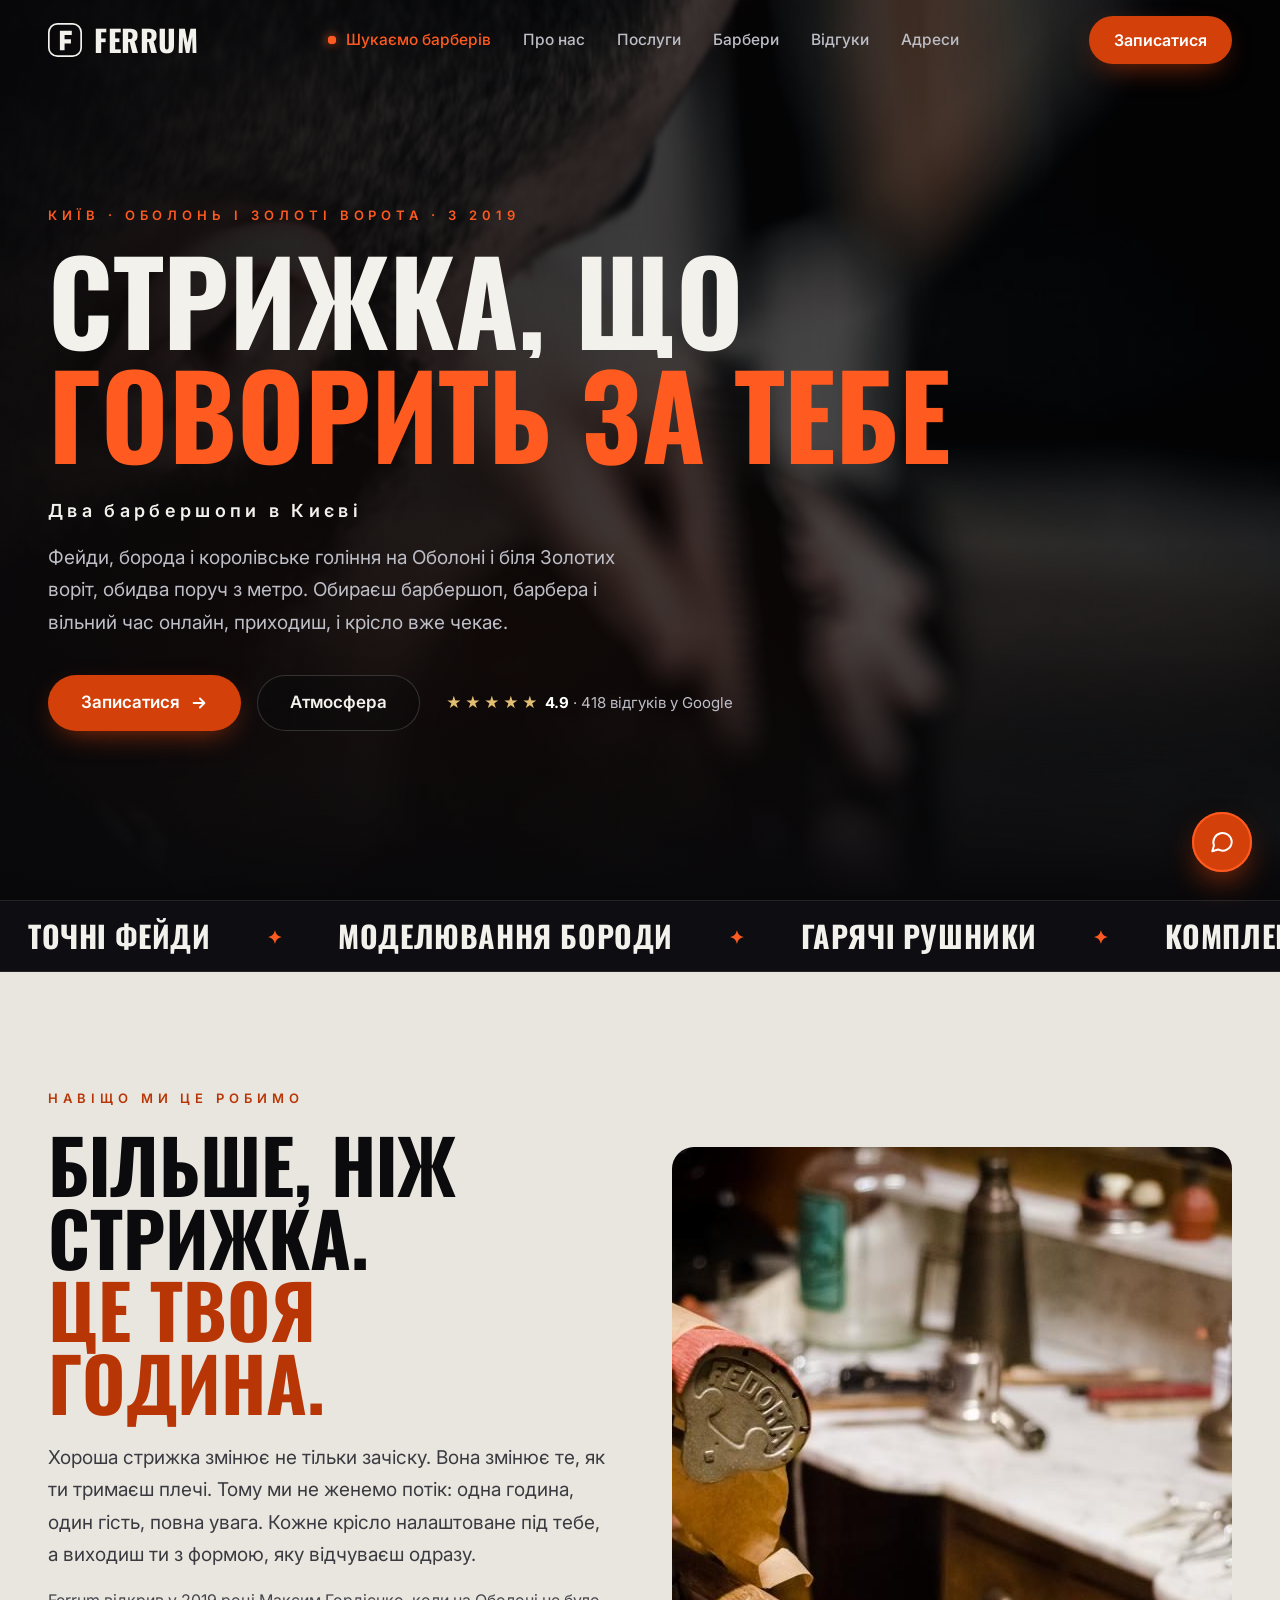
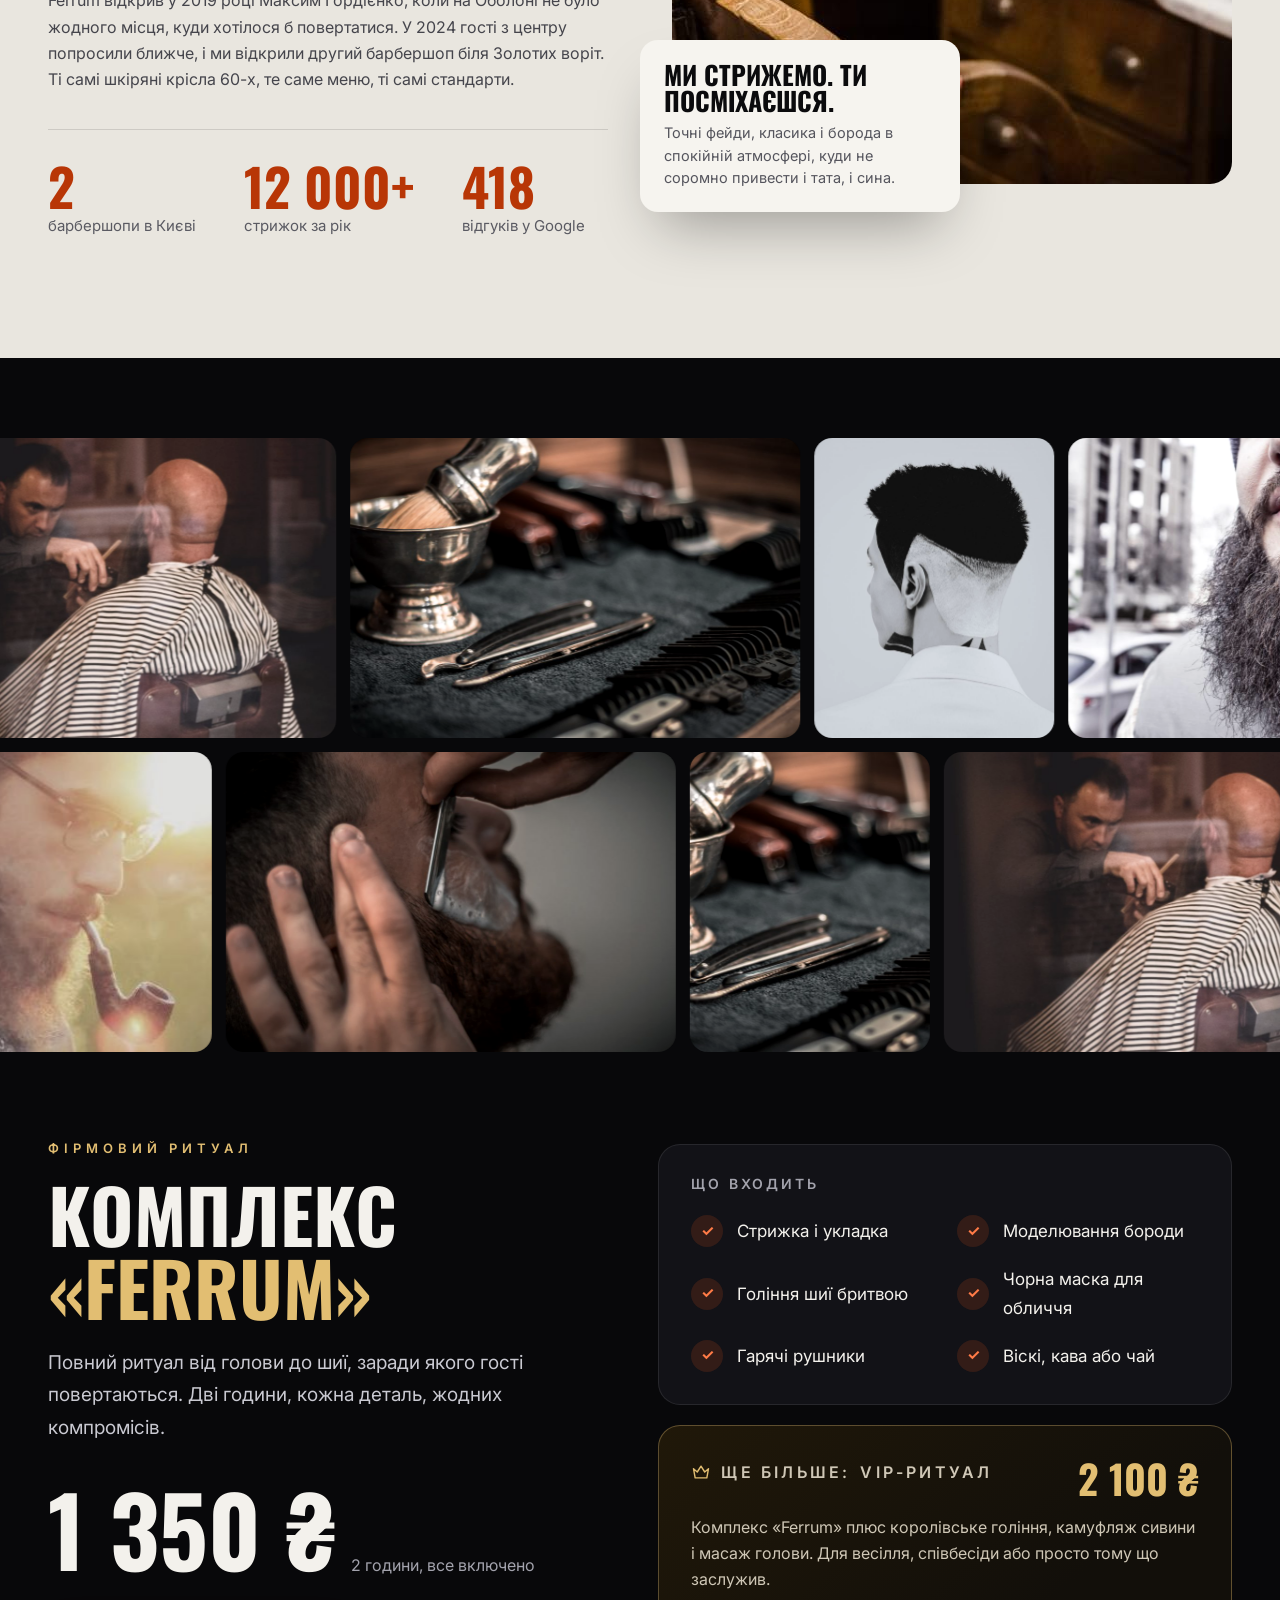
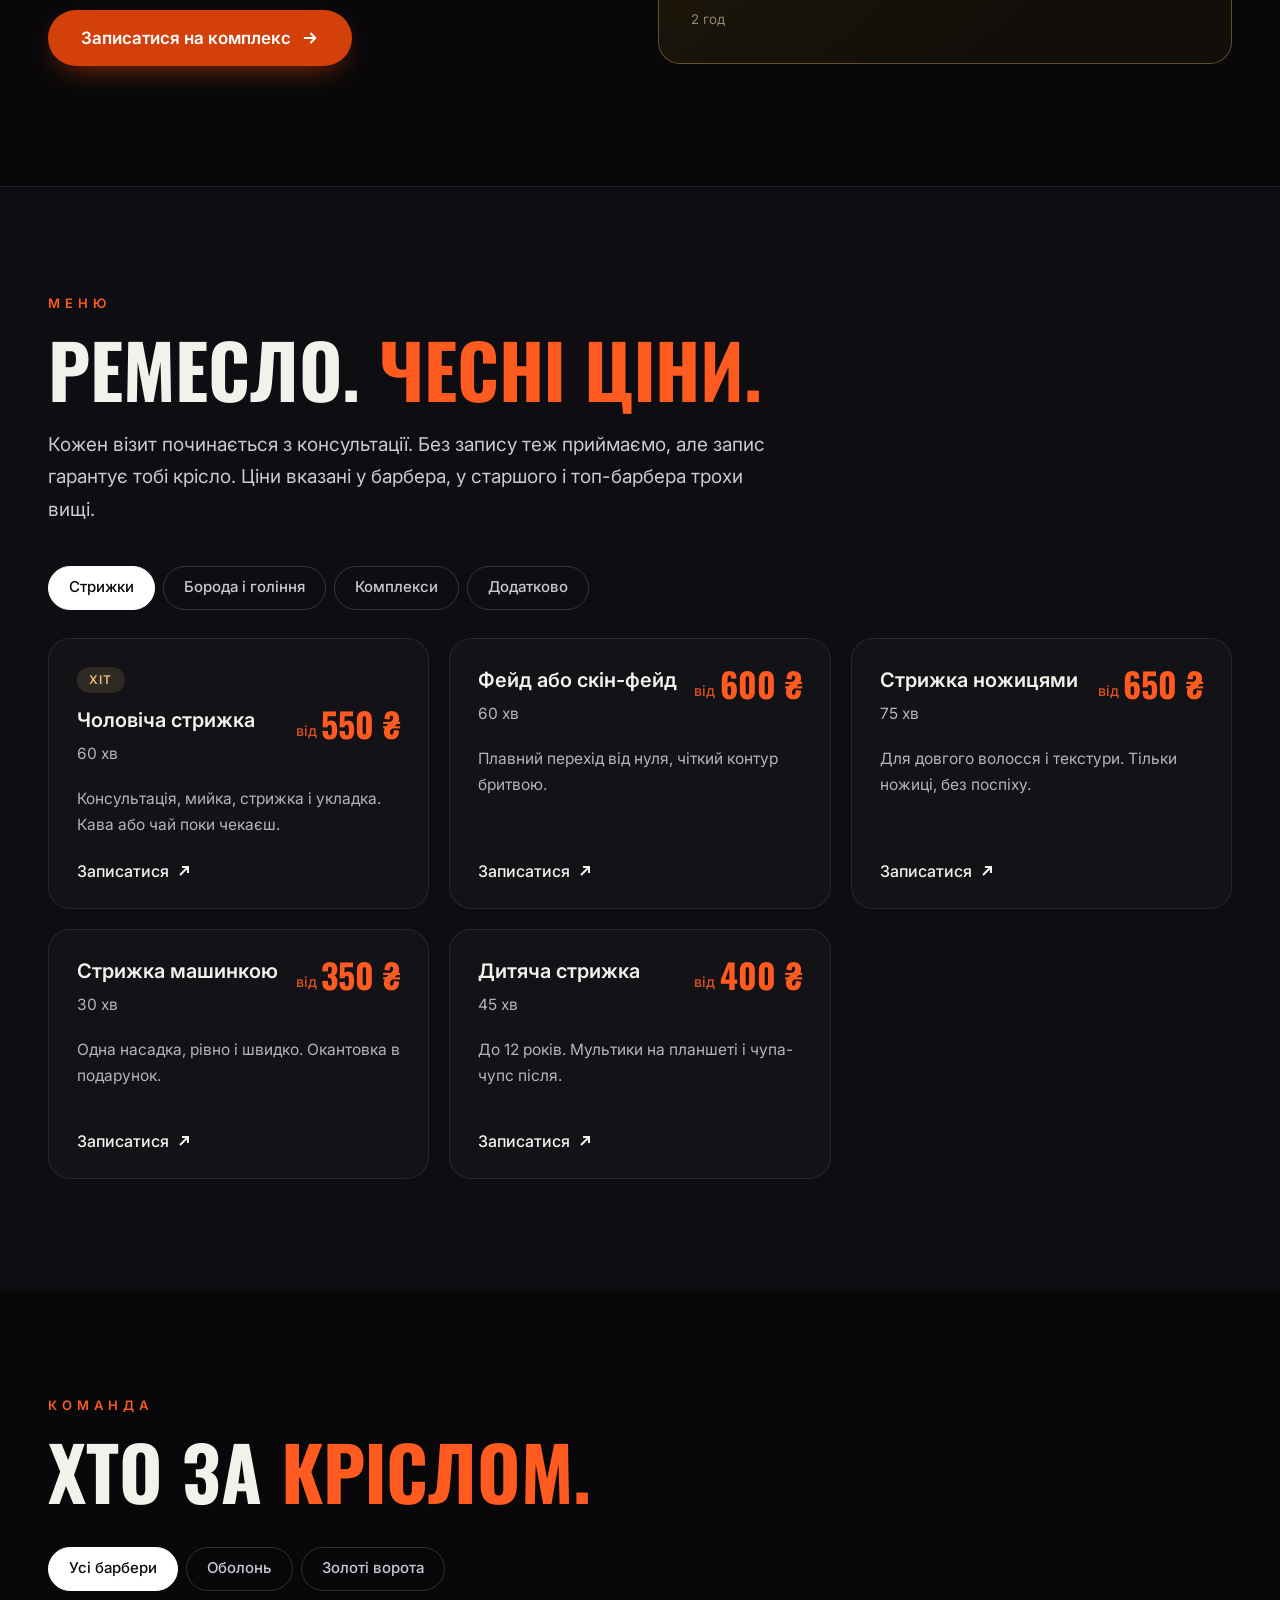
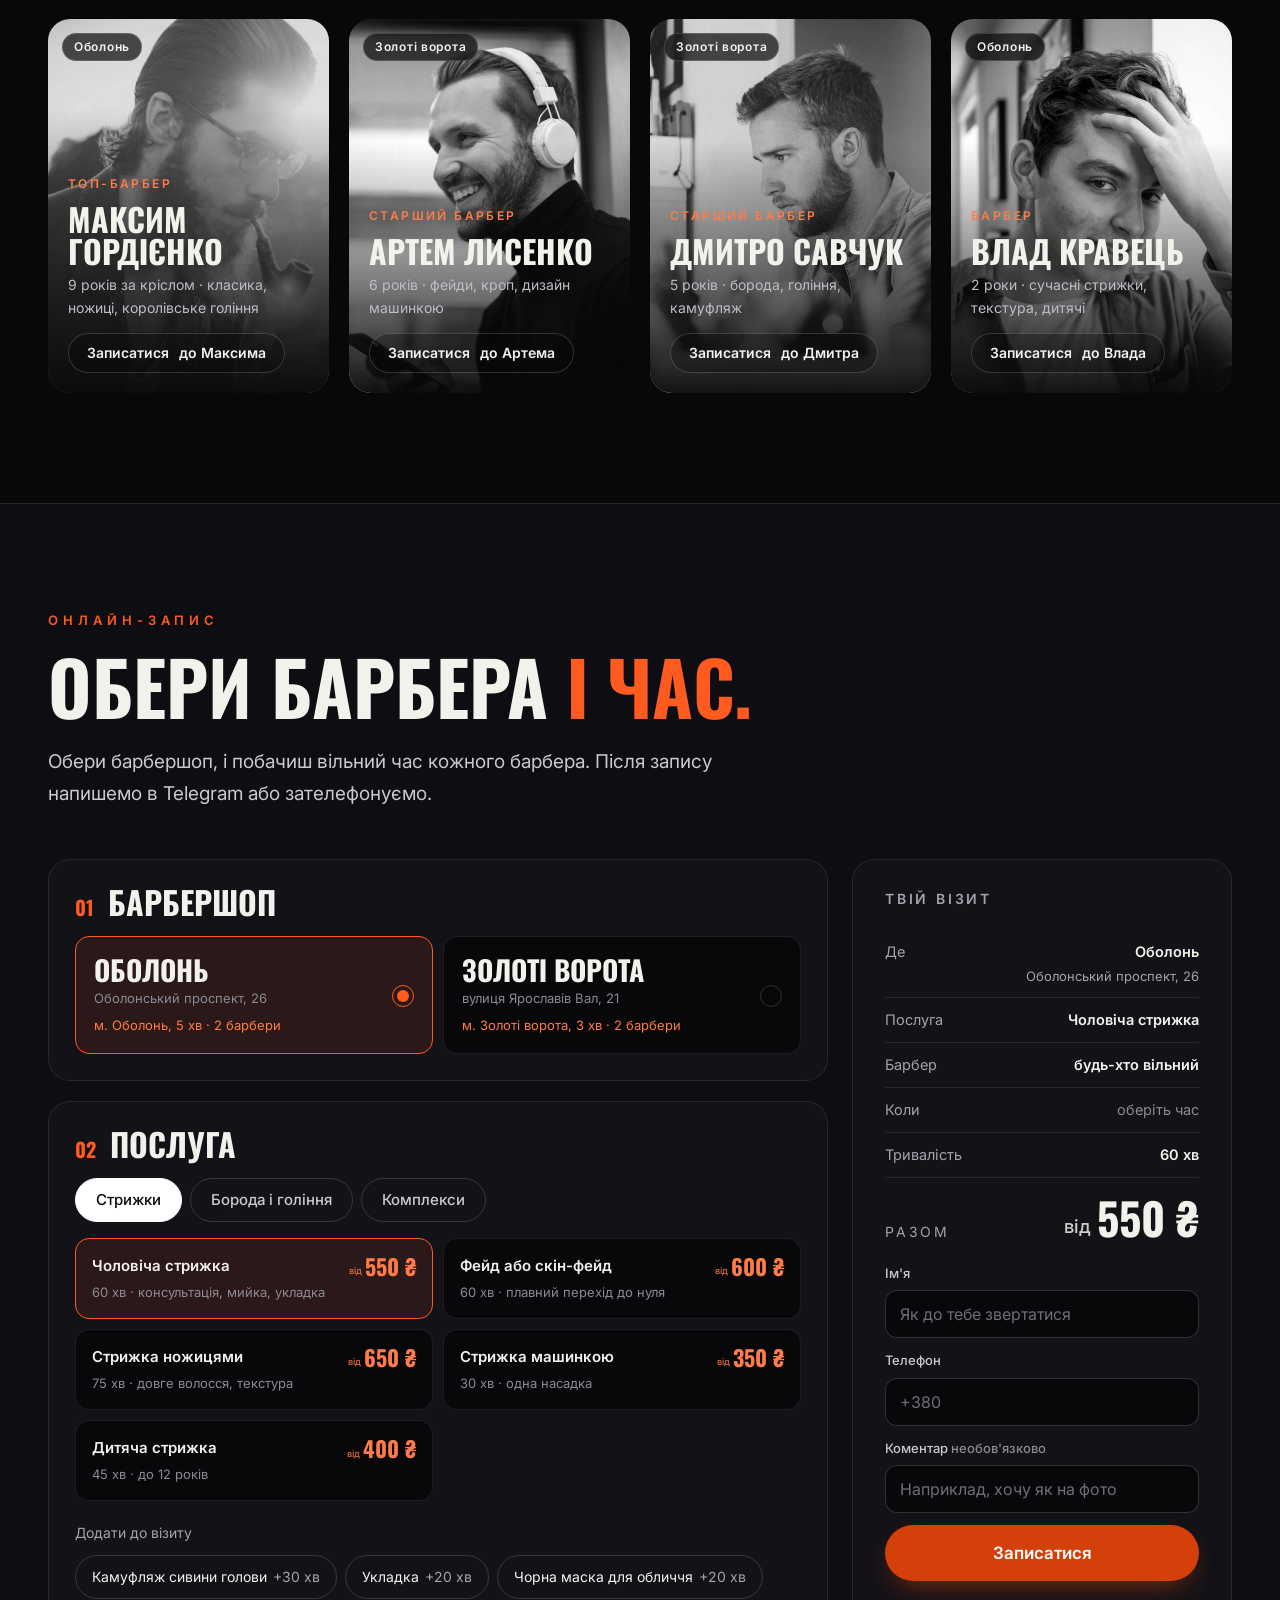
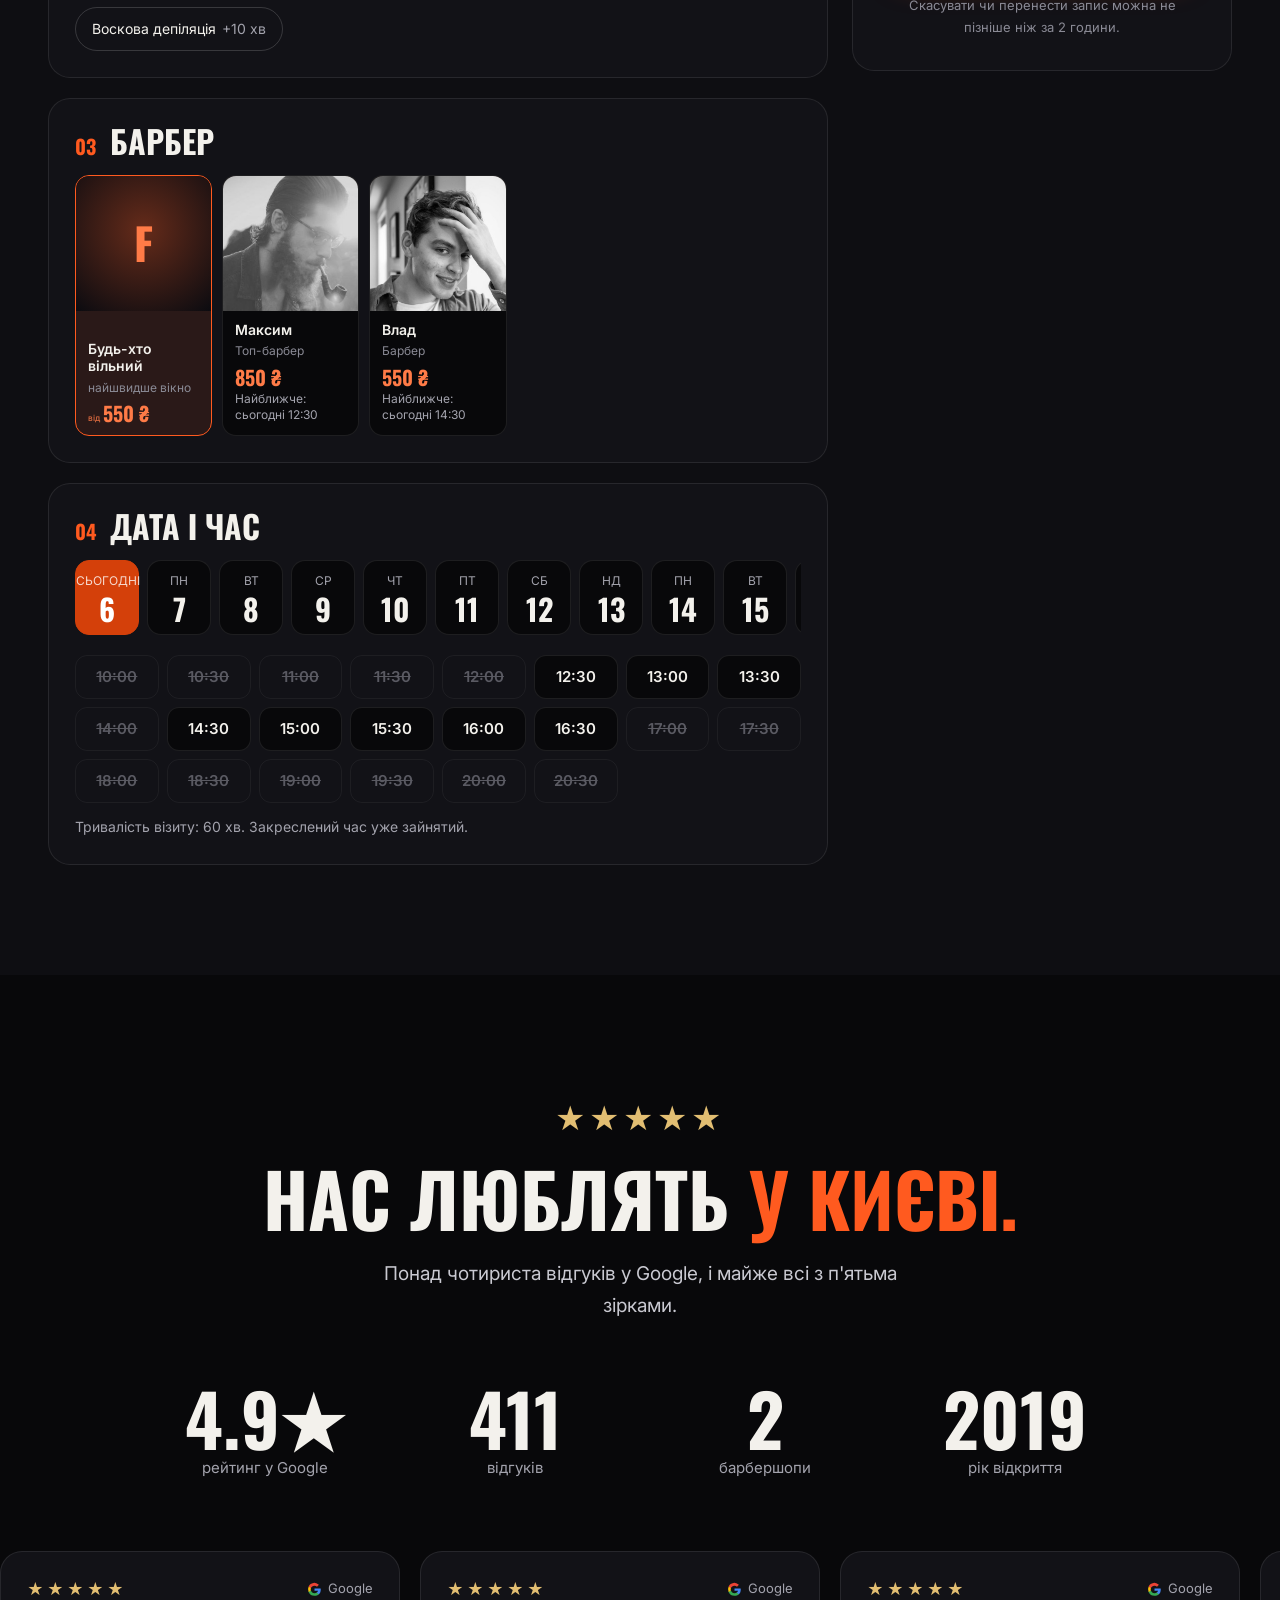
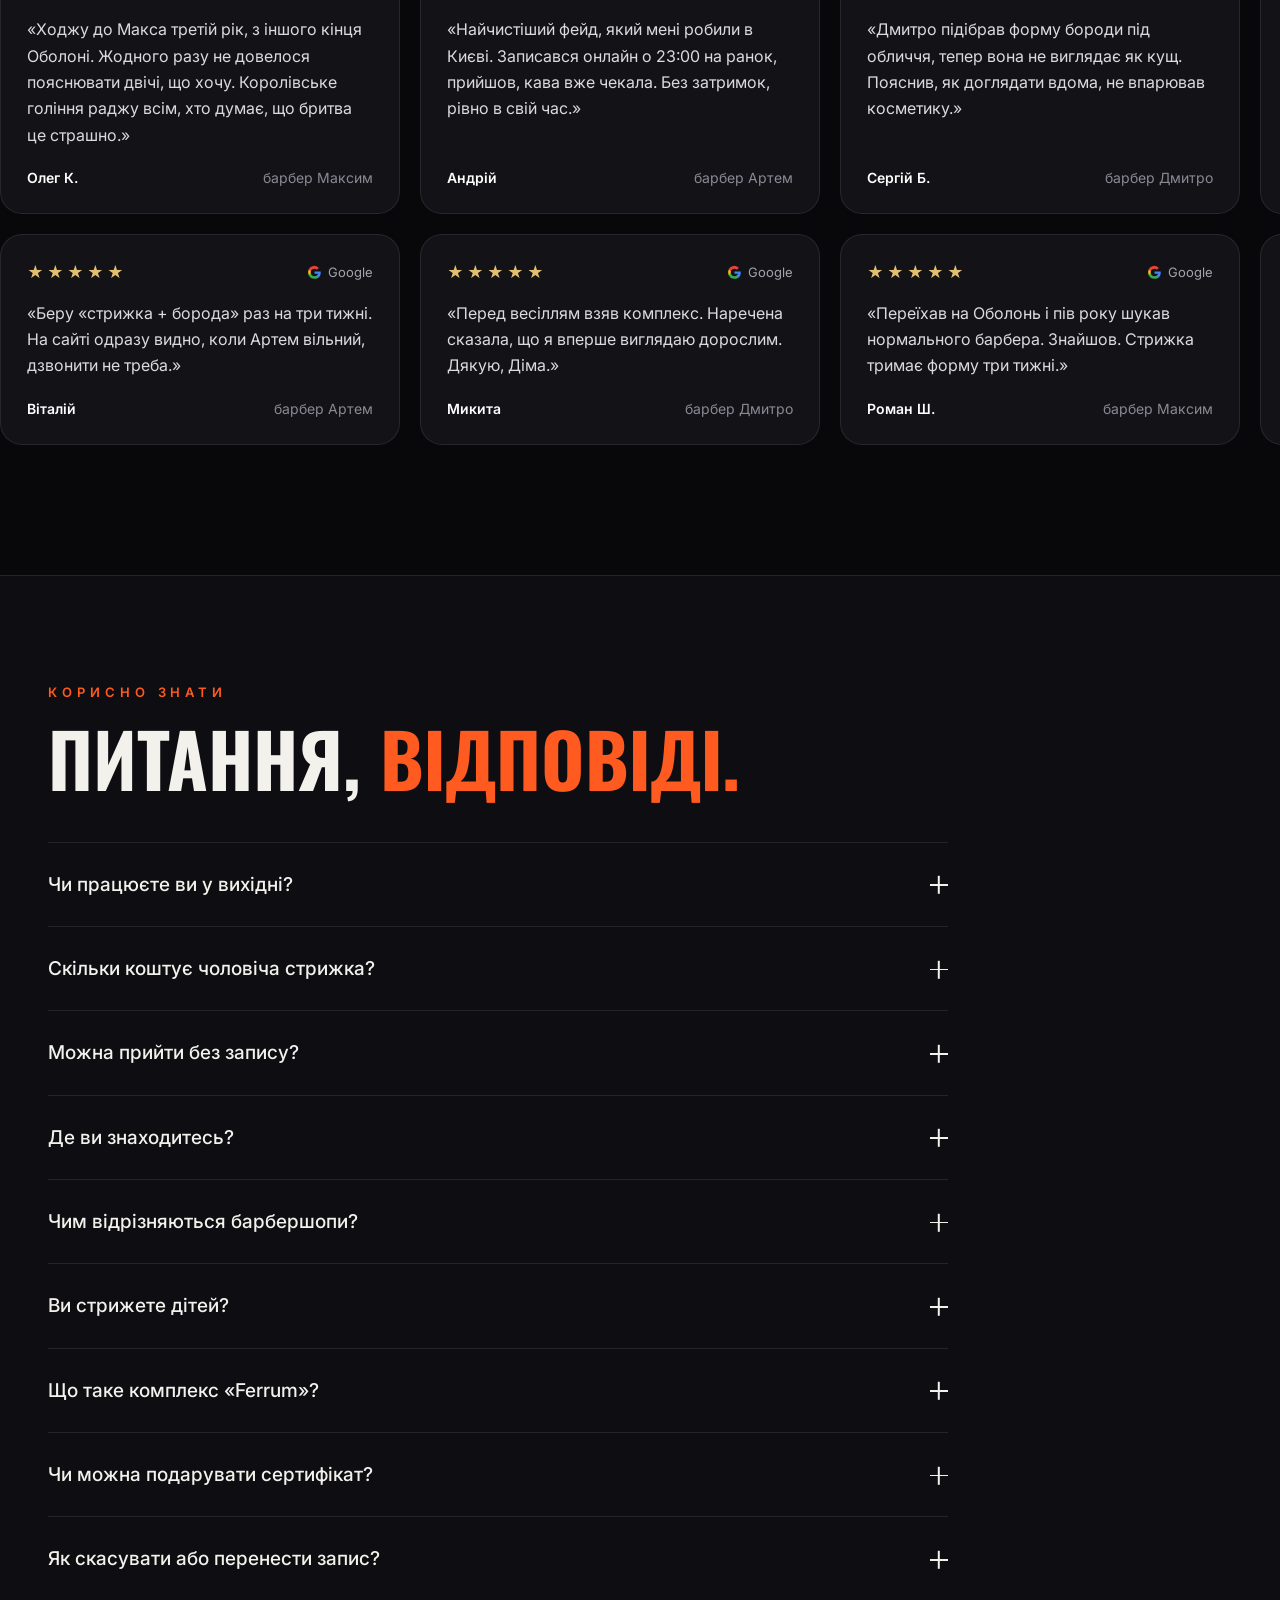
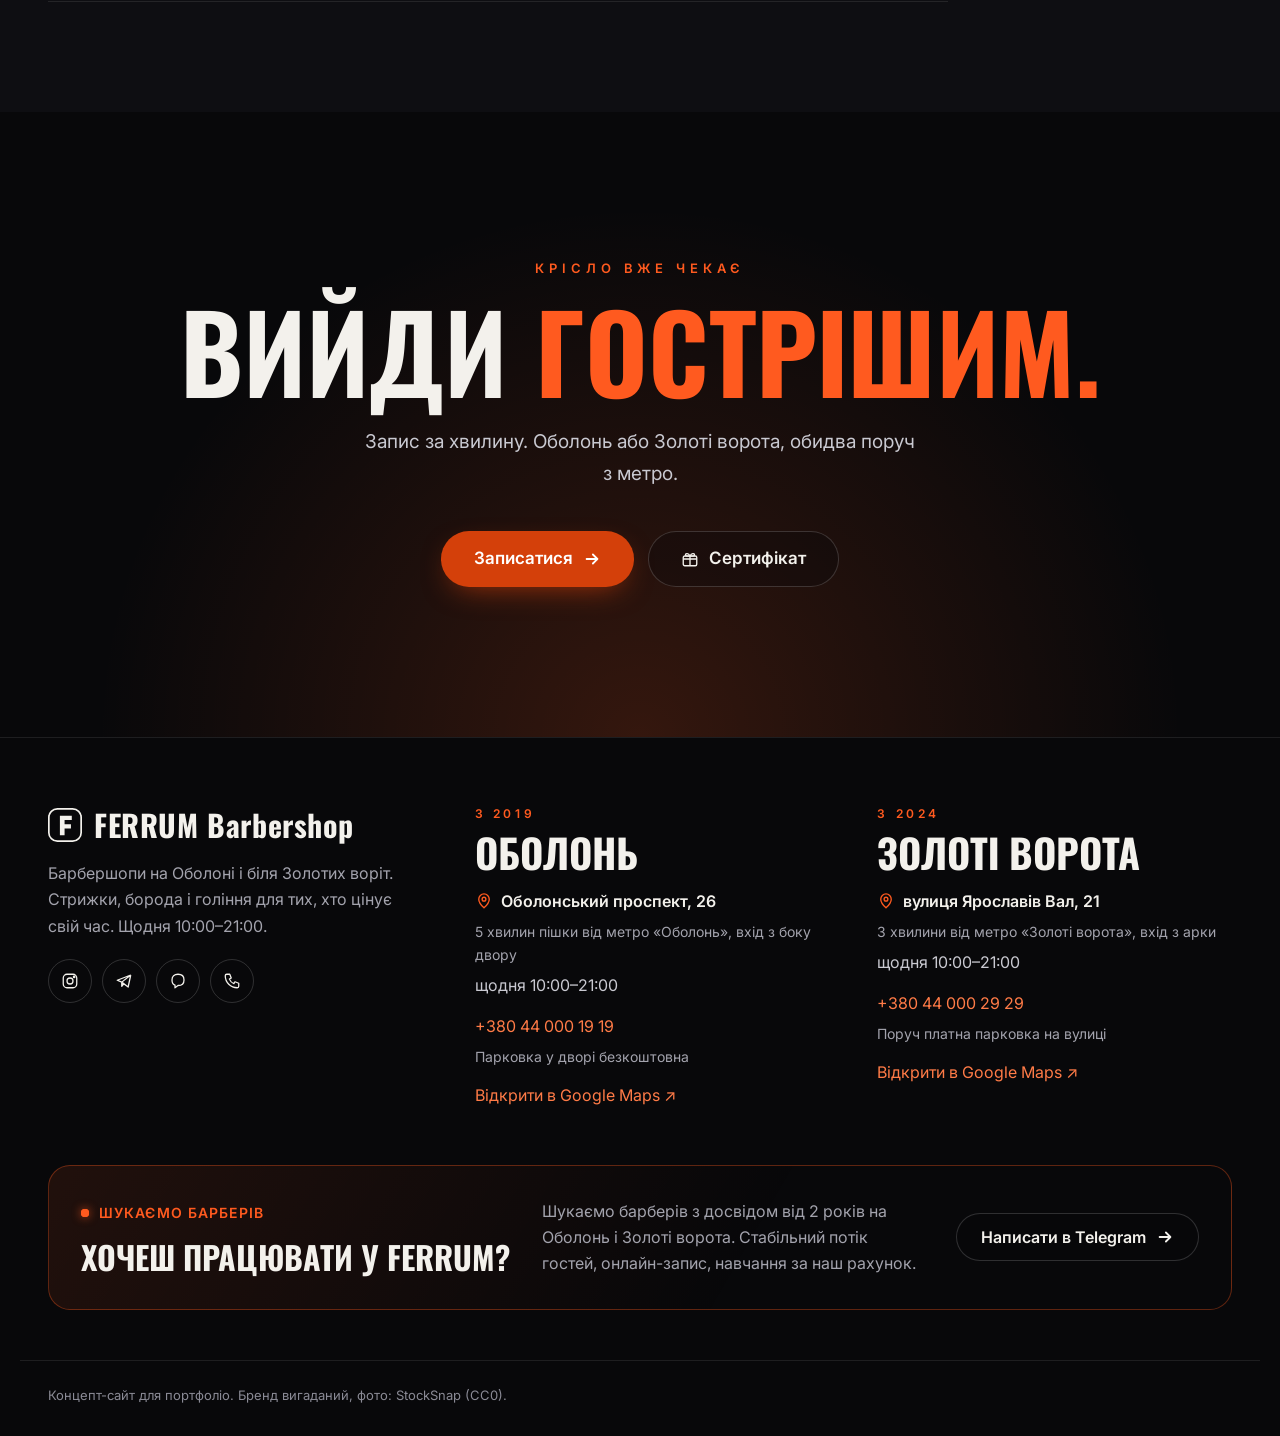
==== commit d1dcae7c: "barber-v2: new hero photo, scroll-driven photo strip instead of outline text Co-Authored-By: Claude " ====
--- a/barber-v2/index.html
+++ b/barber-v2/index.html
@@ -7,13 +7,14 @@
 <meta name="description" content="Два барбершопи в Києві: Оболонь і Золоті ворота, обидва біля метро. Фейди, борода, королівське гоління і комплекс «Ferrum». Онлайн-запис до свого барбера.">
 <meta name="theme-color" content="#08080A">
 <meta property="og:title" content="Ferrum — барбершопи на Оболоні і Золотих воротах">
-<meta property="og:image" content="img/hero.jpg">
+<meta property="og:image" content="img/g4.jpg">
 <link rel="icon" href="data:image/svg+xml,%3Csvg xmlns='http://www.w3.org/2000/svg' viewBox='0 0 64 64'%3E%3Crect width='64' height='64' rx='16' fill='%2308080A'/%3E%3Cpath d='M22 14h22v8H31v7h11v8H31v13h-9z' fill='%23FF5A1F'/%3E%3C/svg%3E">
 <link rel="preconnect" href="https://fonts.googleapis.com">
 <link rel="preconnect" href="https://fonts.gstatic.com" crossorigin>
 <link href="https://fonts.googleapis.com/css2?family=Oswald:wght@600;700&family=Inter:wght@400;500;600;700&display=swap" rel="stylesheet">
-<link rel="preload" as="image" href="img/hero.jpg">
-<link rel="stylesheet" href="styles.css?v=2">
+<link rel="preload" as="image" href="img/g4.jpg" media="(min-width: 681px)">
+<link rel="preload" as="image" href="img/g6.jpg" media="(max-width: 680px)">
+<link rel="stylesheet" href="styles.css?v=3">
 <script>/* палітра ?c=lime|red|mint і шрифт ?f=2 для порівняння */
 (function(){var q=location.search,c=q.match(/[?&]c=(lime|red|mint)/),f=q.match(/[?&]f=(2)/),r=document.documentElement;
 if(c)r.setAttribute("data-c",c[1]);if(f){r.setAttribute("data-f",f[1]);var l=document.createElement("link");l.rel="stylesheet";l.href="https://fonts.googleapis.com/css2?family=Inter+Tight:wght@800&display=swap";document.head.appendChild(l);}})();</script>
@@ -44,7 +45,7 @@
 
 <!-- HERO -->
 <section class="hero">
-  <div class="hero__bg" aria-hidden="true"><img src="img/hero.jpg" alt="" width="960" height="1440" fetchpriority="high"></div>
+  <div class="hero__bg" aria-hidden="true"><picture><source media="(max-width: 680px)" srcset="img/g6.jpg"><img src="img/g4.jpg" alt="" width="960" height="640" fetchpriority="high"></picture></div>
   <div class="wrap hero__in">
     <p class="eyebrow load" style="--d:.1s">Київ · Оболонь і Золоті ворота<span class="hide-m"> · з 2019</span></p>
     <h1 class="hero__title">
@@ -81,8 +82,15 @@
   </div>
 </section>
 
-<!-- BIG SCROLL TEXT -->
-<div class="bigtext" aria-hidden="true"><div class="bigtext__row" id="bigRow">Стрижка <i>·</i> Борода <i>·</i> Гоління <i>·</i> Оболонь <i>·</i> Золоті ворота <i>·</i> Стрижка <i>·</i> Борода</div></div>
+<!-- PHOTO STRIP: два ряди фото їдуть назустріч при скролі -->
+<div class="strip" id="strip" aria-hidden="true">
+  <div class="strip__row" data-dir="-1">
+    <img src="img/g6.jpg" alt="" loading="lazy"><img src="img/g2.jpg" alt="" loading="lazy"><img src="img/hero.jpg" alt="" loading="lazy"><img src="img/g8.jpg" alt="" loading="lazy"><img src="img/g1.jpg" alt="" loading="lazy"><img src="img/g7.jpg" alt="" loading="lazy"><img src="img/g3.jpg" alt="" loading="lazy"><img src="img/g5.jpg" alt="" loading="lazy">
+  </div>
+  <div class="strip__row" data-dir="1">
+    <img src="img/g3.jpg" alt="" loading="lazy"><img src="img/g7.jpg" alt="" loading="lazy"><img src="img/b1.jpg" alt="" loading="lazy"><img src="img/g2.jpg" alt="" loading="lazy"><img src="img/g8.jpg" alt="" loading="lazy"><img src="img/hero.jpg" alt="" loading="lazy"><img src="img/g5.jpg" alt="" loading="lazy"><img src="img/g1.jpg" alt="" loading="lazy">
+  </div>
+</div>
 
 <!-- SIGNATURE -->
 <section class="sig" id="signature">
@@ -259,6 +267,6 @@
 
 <script src="config.js?v=2"></script>
 <script src="data.js?v=2"></script>
-<script src="app.js?v=2"></script>
+<script src="app.js?v=3"></script>
 </body>
 </html>
--- a/barber-v2/styles.css
+++ b/barber-v2/styles.css
@@ -90,7 +90,8 @@
 /* HERO */
 .hero { position: relative; min-height: 100vh; min-height: 100svh; display: flex; align-items: center; padding: 140px 0 100px; overflow: hidden; }
 .hero__bg { position: absolute; inset: 0; }
-.hero__bg img { width: 100%; height: 100%; object-fit: cover; object-position: 50% 40%; filter: grayscale(.35) brightness(.55) contrast(1.1); animation: kenburns 18s ease-out both; }
+.hero__bg picture { display: contents; }
+.hero__bg img { width: 100%; height: 100%; object-fit: cover; object-position: 50% 30%; filter: grayscale(.35) brightness(.55) contrast(1.1); animation: kenburns 18s ease-out both; }
 .hero__bg::after { content: ""; position: absolute; inset: 0; background: linear-gradient(90deg, rgba(8,8,10,.92) 0%, rgba(8,8,10,.55) 55%, rgba(8,8,10,.35) 100%), linear-gradient(0deg, var(--bg) 0%, transparent 30%), radial-gradient(ellipse at 15% 90%, rgba(var(--acc-rgb),.22), transparent 55%); }
 @keyframes kenburns { from { transform: scale(1.15); } to { transform: scale(1); } }
 .hero__in { position: relative; z-index: 1; width: 100%; }
@@ -131,10 +132,12 @@
 .float-card span { font-size: 14.5px; color: #55555D; line-height: 1.55; display: block; }
 @keyframes bob { 50% { transform: translateY(-8px); } }
 
-/* Великий текст, що їде при скролі */
-.bigtext { overflow: hidden; padding: 70px 0 10px; }
-.bigtext__row { font: var(--hw) clamp(80px, 12vw, 180px)/1 var(--head); text-transform: uppercase; white-space: nowrap; color: transparent; -webkit-text-stroke: 1.5px rgba(255,255,255,.22); will-change: transform; }
-.bigtext__row i { font-style: normal; color: var(--acc); -webkit-text-stroke: 0; }
+/* Фото-стрічка, що їде при скролі */
+.strip { overflow: hidden; padding: 80px 0 0; display: grid; gap: 14px; }
+.strip__row { display: flex; gap: 14px; width: max-content; will-change: transform; }
+.strip__row[data-dir="1"] { transform: translateX(-30%); }
+.strip__row img { height: 300px; width: auto; aspect-ratio: 3 / 2; object-fit: cover; border-radius: 18px; filter: grayscale(.25) contrast(1.05); flex: none; }
+.strip__row img:nth-child(3n+2) { aspect-ratio: 4 / 5; }
 
 /* SIGNATURE */
 .sig { padding: 90px 0 120px; }
@@ -389,7 +392,9 @@
   .counters { gap: 26px; }
   .counters b { font-size: 42px; }
   .float-card { left: 12px; right: 12px; bottom: -40px; max-width: none; padding: 18px 20px; }
-  .bigtext { padding: 70px 0 0; }
+  .strip { padding: 70px 0 0; gap: 8px; }
+  .strip__row { gap: 8px; }
+  .strip__row img { height: 170px; border-radius: 12px; }
 
   .sig { padding: 60px 0 80px; }
   .sig__price b { font-size: 72px; }
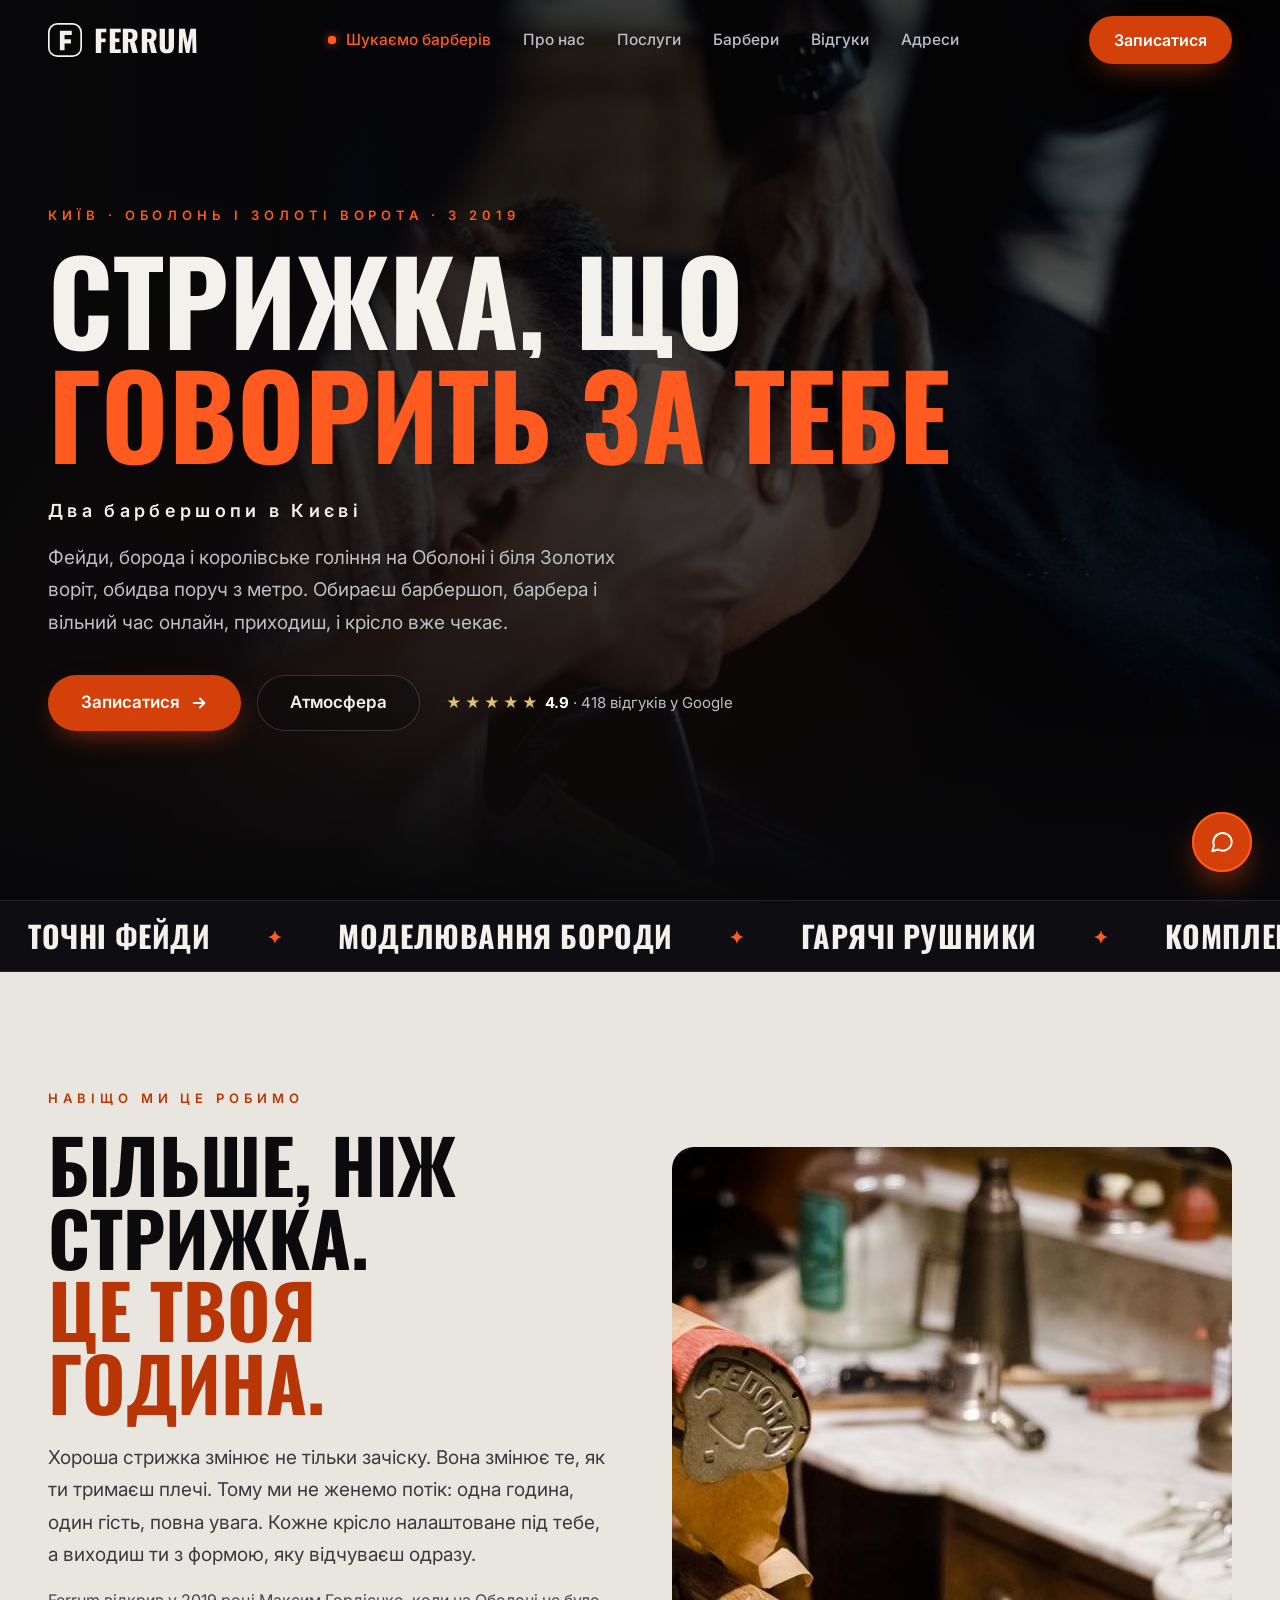
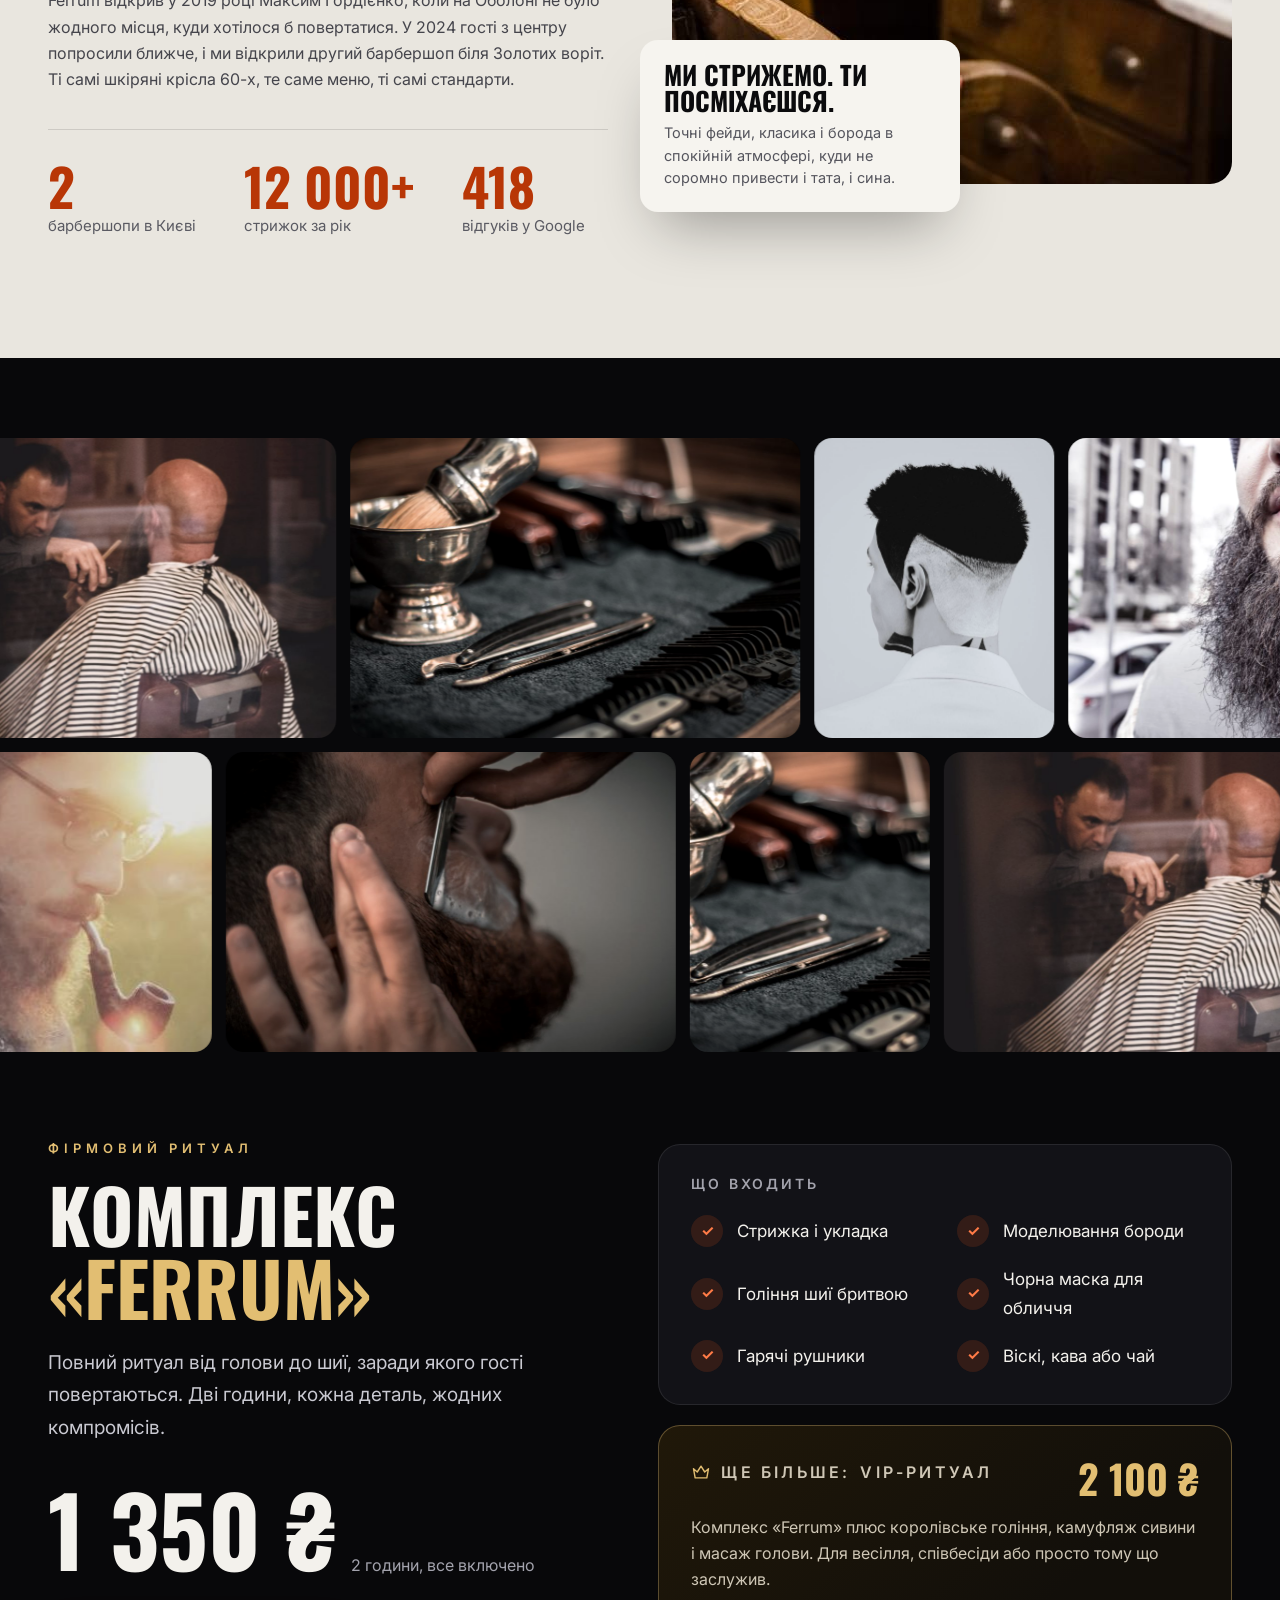
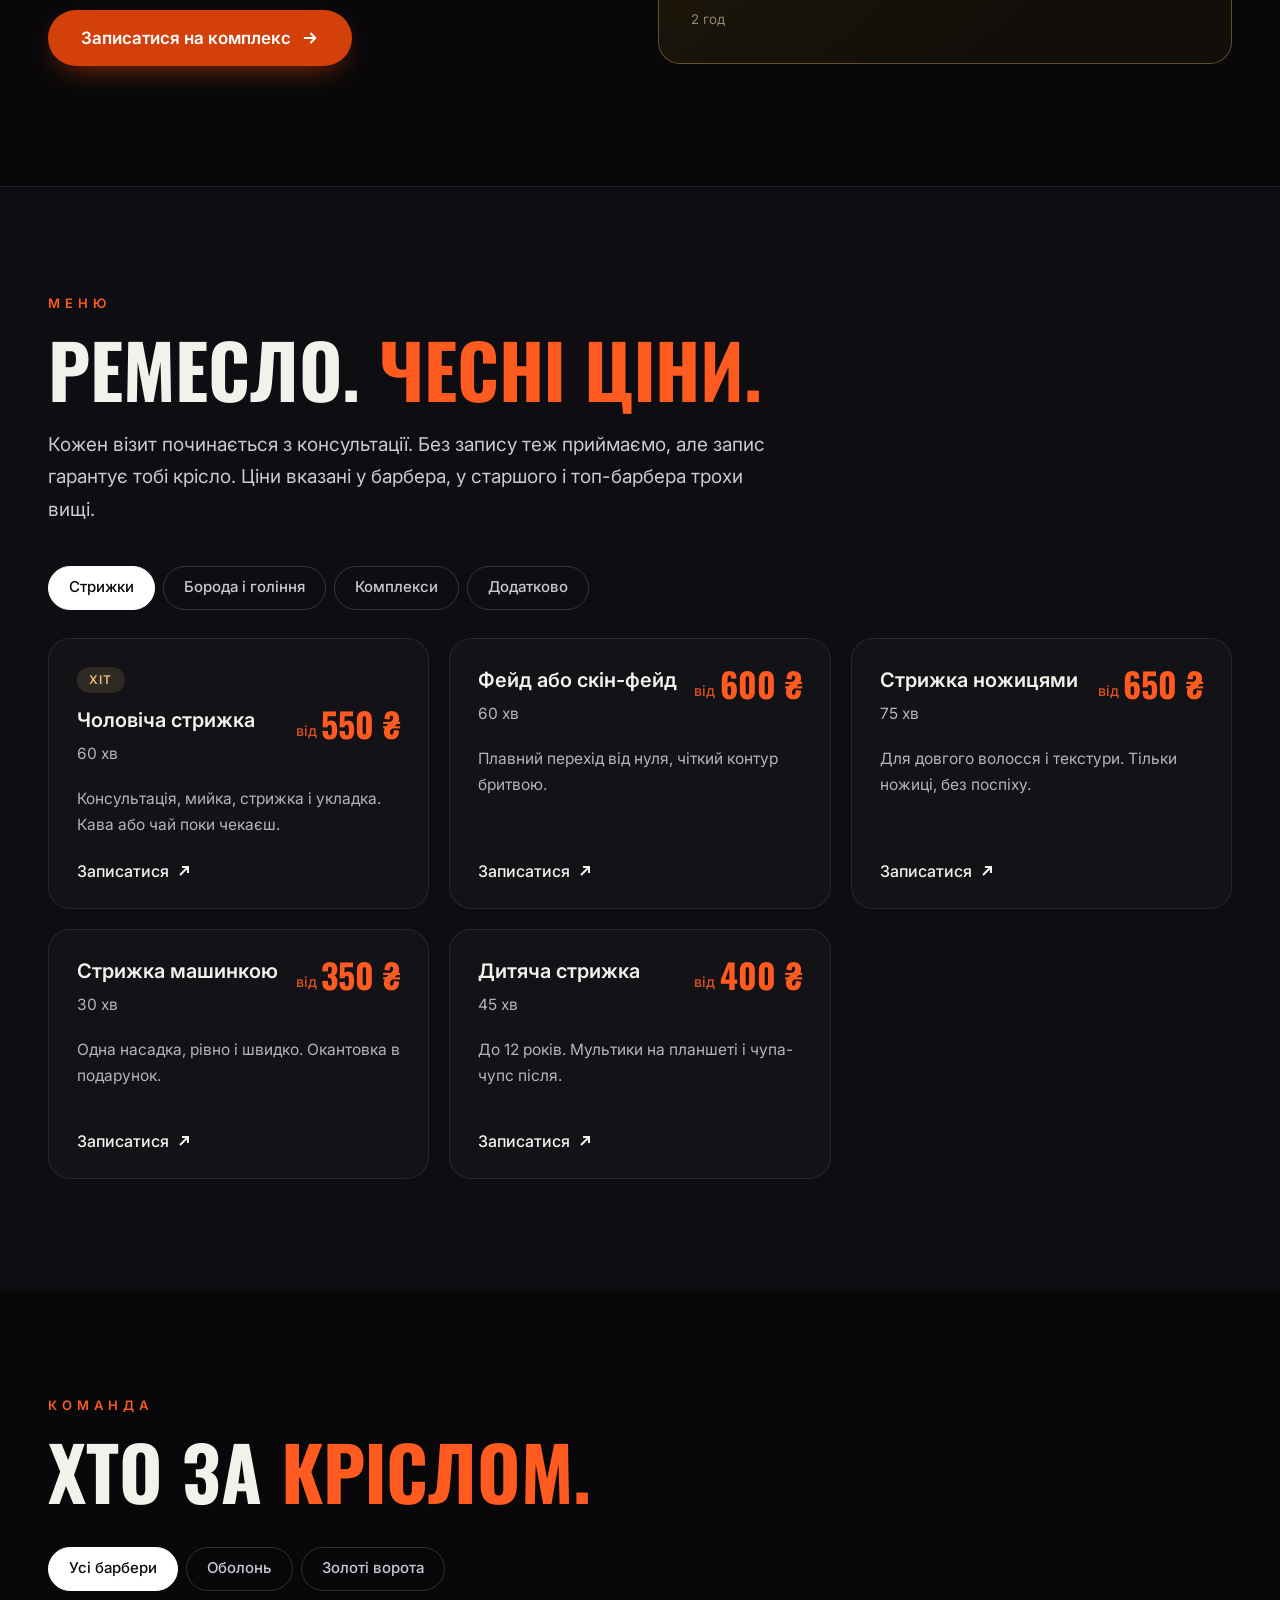
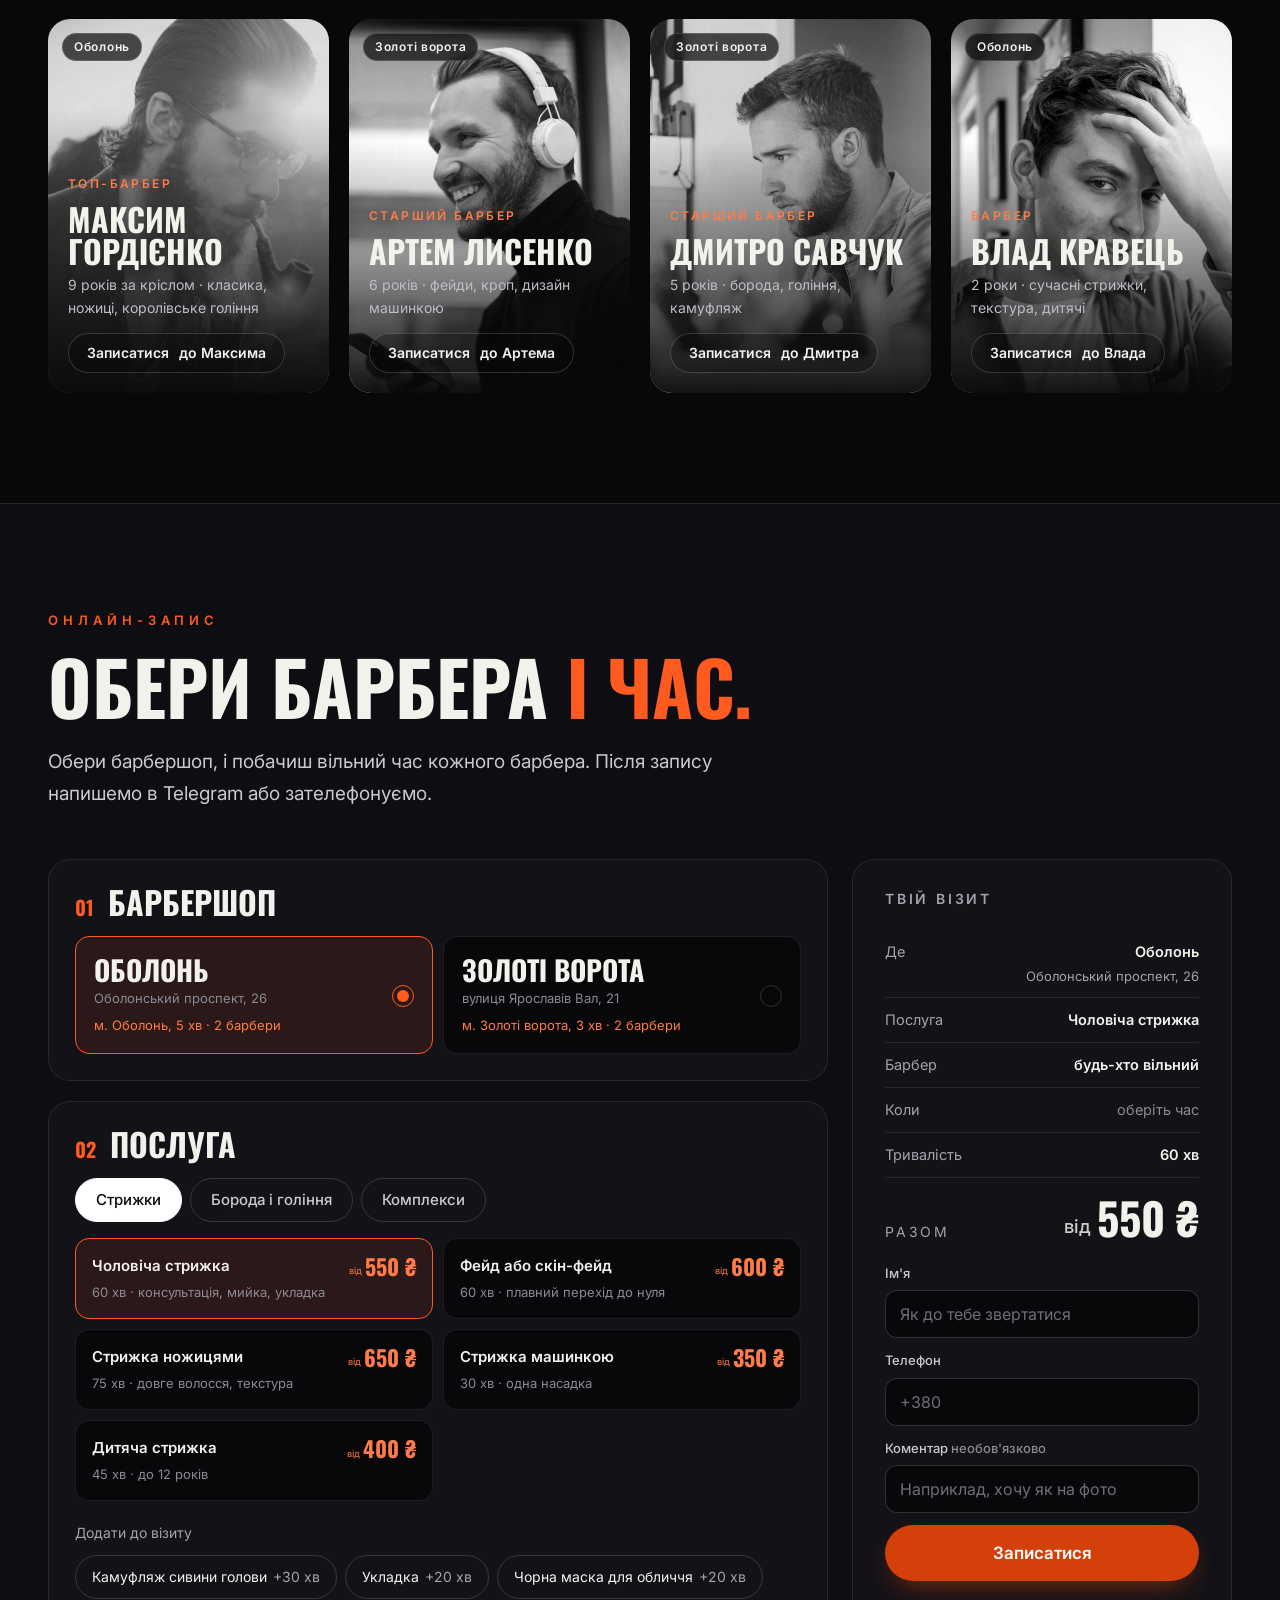
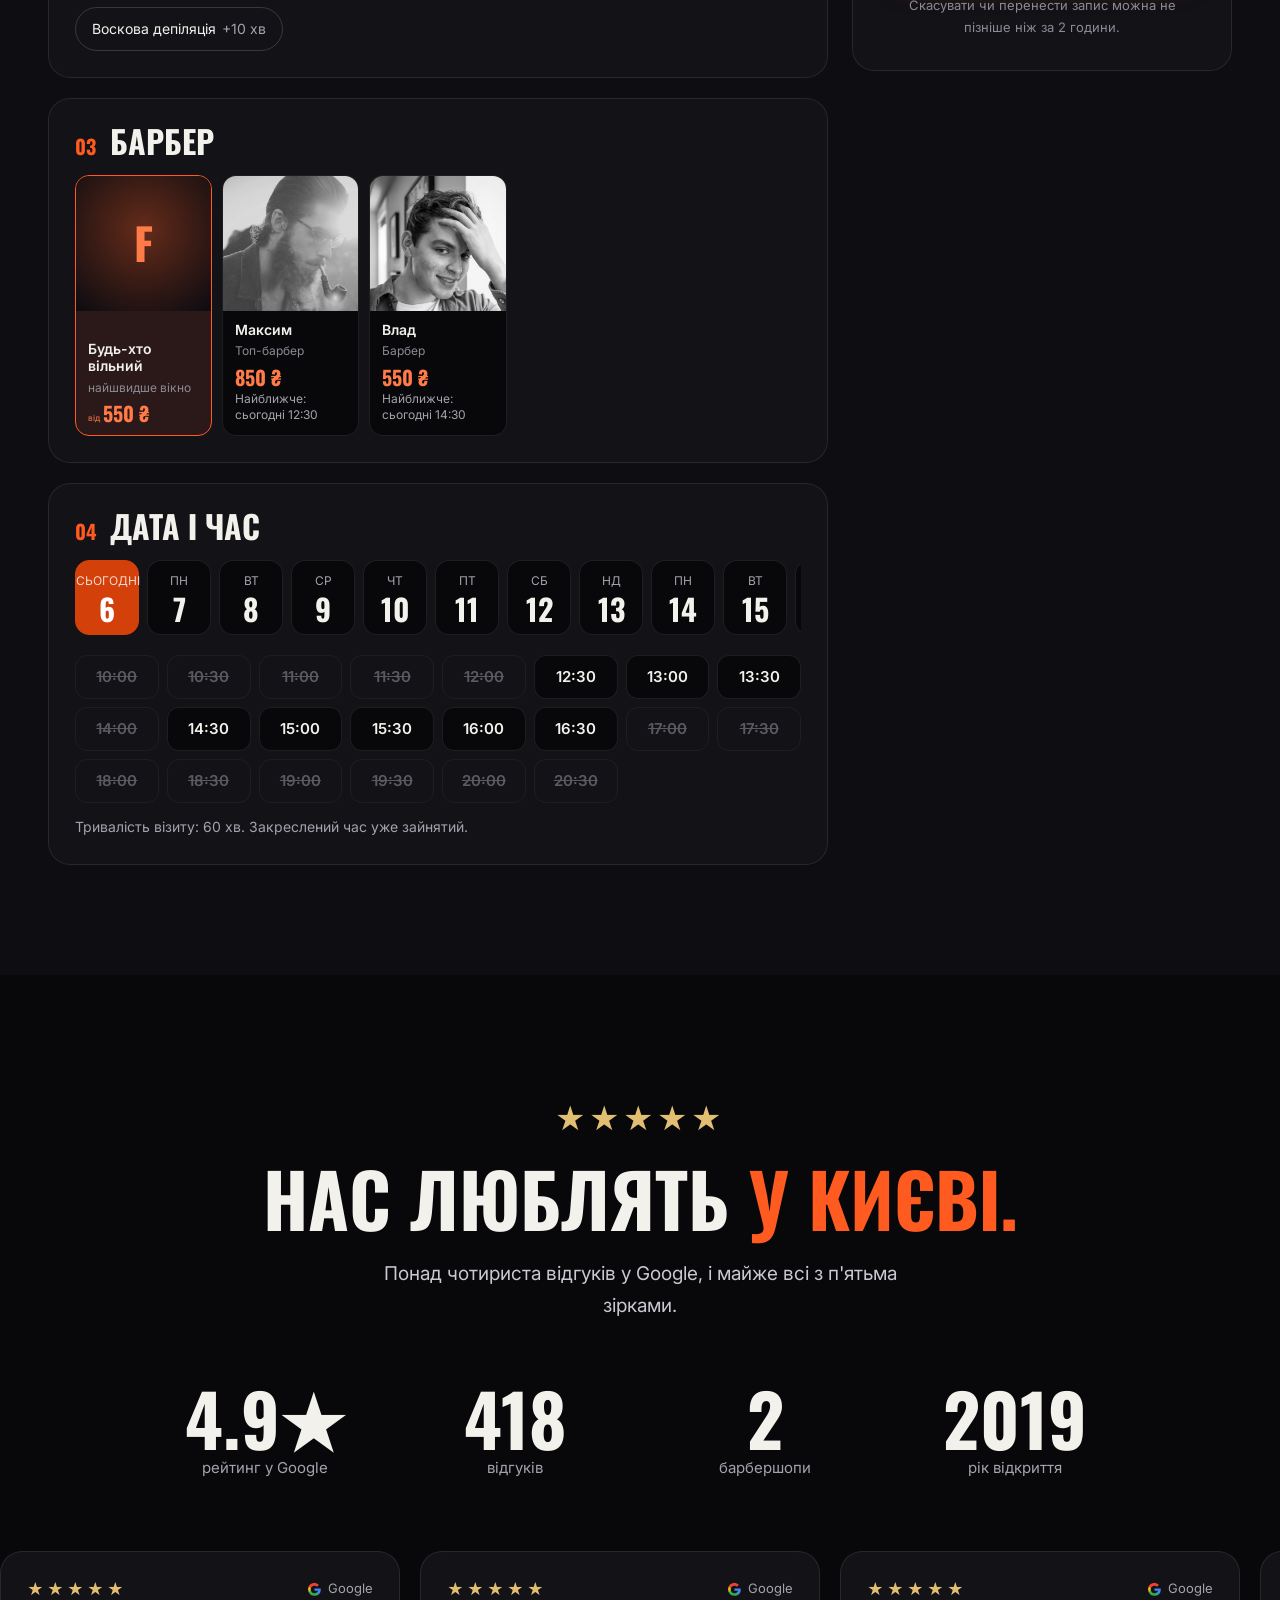
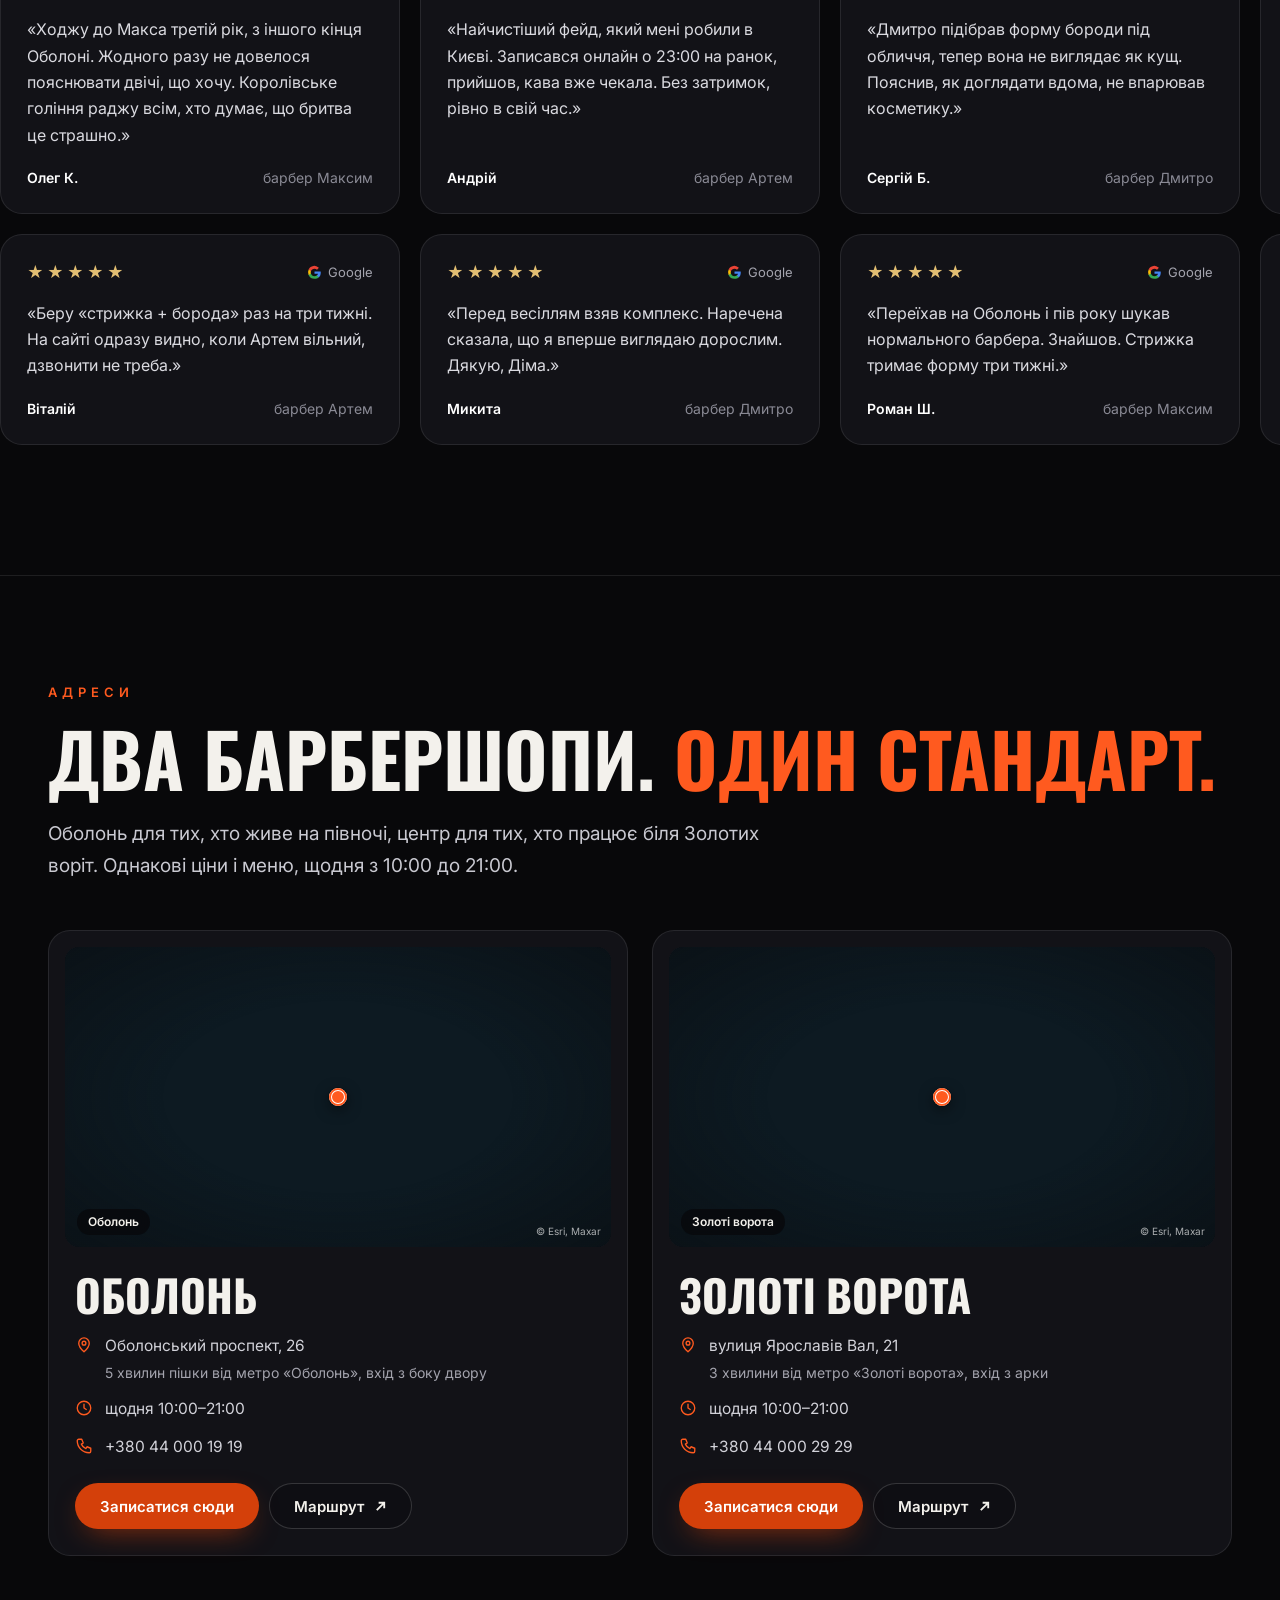
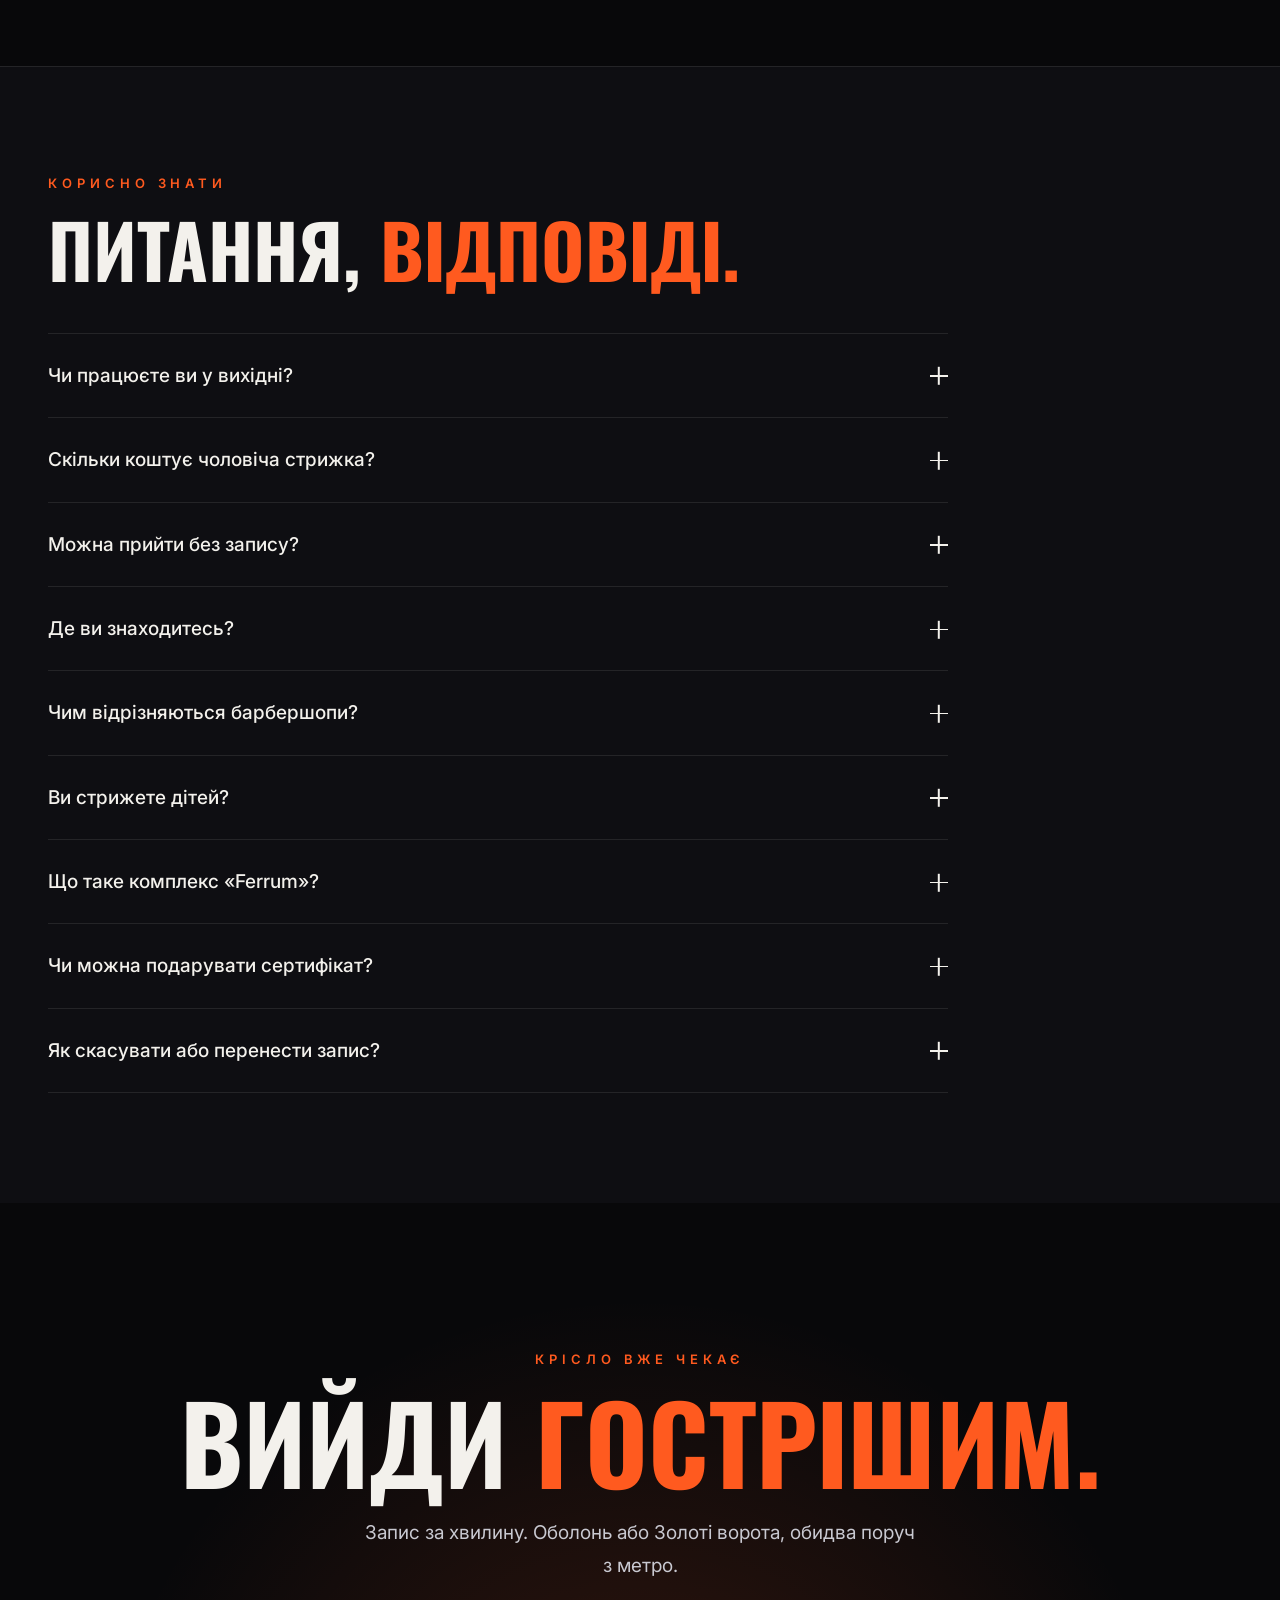
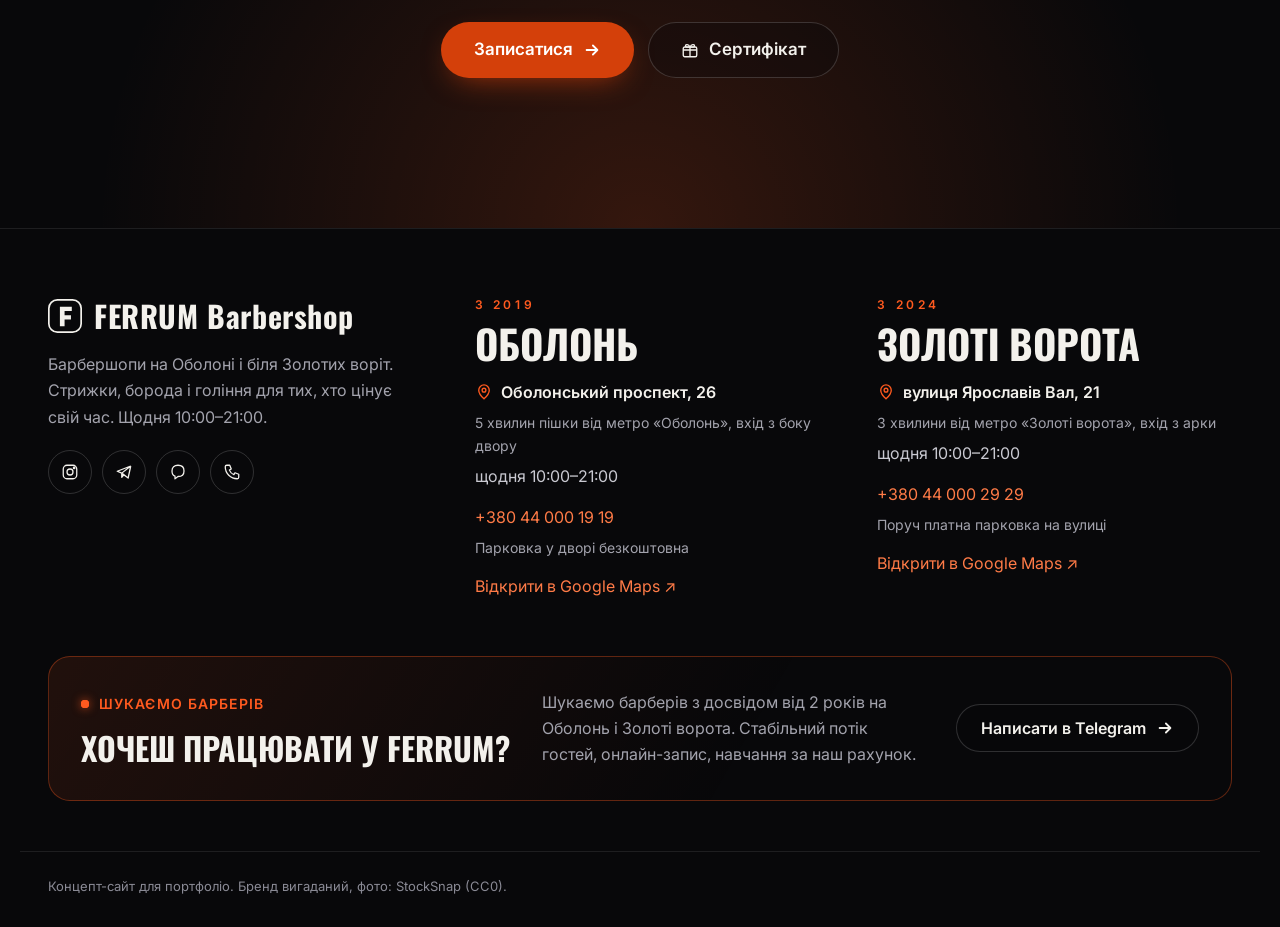
==== commit a9036798: "barber-v2: locations section with satellite map zooming in to each barbershop Co-Authored-By: Claude" ====
--- a/barber-v2/index.html
+++ b/barber-v2/index.html
@@ -14,7 +14,7 @@
 <link href="https://fonts.googleapis.com/css2?family=Oswald:wght@600;700&family=Inter:wght@400;500;600;700&display=swap" rel="stylesheet">
 <link rel="preload" as="image" href="img/g4.jpg" media="(min-width: 681px)">
 <link rel="preload" as="image" href="img/g6.jpg" media="(max-width: 680px)">
-<link rel="stylesheet" href="styles.css?v=3">
+<link rel="stylesheet" href="styles.css?v=4">
 <script>/* палітра ?c=lime|red|mint і шрифт ?f=2 для порівняння */
 (function(){var q=location.search,c=q.match(/[?&]c=(lime|red|mint)/),f=q.match(/[?&]f=(2)/),r=document.documentElement;
 if(c)r.setAttribute("data-c",c[1]);if(f){r.setAttribute("data-f",f[1]);var l=document.createElement("link");l.rel="stylesheet";l.href="https://fonts.googleapis.com/css2?family=Inter+Tight:wght@800&display=swap";document.head.appendChild(l);}})();</script>
@@ -34,7 +34,7 @@
       <a href="#menu">Послуги</a>
       <a href="#team">Барбери</a>
       <a href="#reviews">Відгуки</a>
-      <a href="#contacts">Адреси</a>
+      <a href="#locations">Адреси</a>
     </nav>
     <a href="#booking" class="btn btn--acc nav__cta">Записатися</a>
     <button class="nav__burger" aria-label="Меню" aria-expanded="false" id="burger"><span></span><span></span></button>
@@ -214,6 +214,16 @@
   <div class="marquee marquee--rev" id="rev2"></div>
 </section>
 
+<!-- LOCATIONS: супутникова карта наближається до кожного барбершопу -->
+<section class="locsec" id="locations">
+  <div class="wrap">
+    <p class="eyebrow reveal">Адреси</p>
+    <h2 class="title reveal">Два барбершопи.<span class="acc"> Один стандарт.</span></h2>
+    <p class="lead lead--w reveal">Оболонь для тих, хто живе на півночі, центр для тих, хто працює біля Золотих воріт. Однакові ціни і меню, щодня з 10:00 до 21:00.</p>
+    <div class="lcards" id="lcards"></div>
+  </div>
+</section>
+
 <!-- FAQ -->
 <section class="faq" id="faq">
   <div class="wrap faq__in">
@@ -265,8 +275,8 @@
 </a>
 <a href="#booking" class="mbar" id="mbar">Записатися</a>
 
-<script src="config.js?v=2"></script>
+<script src="config.js?v=4"></script>
 <script src="data.js?v=2"></script>
-<script src="app.js?v=3"></script>
+<script src="app.js?v=4"></script>
 </body>
 </html>
--- a/barber-v2/styles.css
+++ b/barber-v2/styles.css
@@ -521,3 +521,37 @@
 :root[data-f="2"] .title { font-size: clamp(38px, 5vw, 68px); }
 :root[data-f="2"] .title--xl { font-size: clamp(46px, 7vw, 100px); }
 @media (max-width: 680px) { :root[data-f="2"] .hero__title { font-size: 46px; } :root[data-f="2"] .title { font-size: 38px; } }
+
+/* Адреси: картки з супутниковою картою */
+.locsec { padding: 110px 0; border-top: 1px solid var(--line); }
+.lcards { display: grid; grid-template-columns: 1fr 1fr; gap: 24px; margin-top: 48px; }
+.lcard { background: var(--card); border: 1px solid var(--line); border-radius: var(--r); padding: 16px 16px 26px; }
+.lmap { position: relative; height: 300px; border-radius: 14px; overflow: hidden; background: #0d1a22; isolation: isolate; }
+.lmap__layers, .lmap__layer { position: absolute; inset: 0; }
+.lmap__layer { transform-origin: 50% 50%; will-change: transform, opacity; }
+.lmap__layer img { position: absolute; width: 256px; height: 256px; max-width: none; }
+.lmap::after { content: ""; position: absolute; inset: 0; z-index: 1; pointer-events: none; background: radial-gradient(ellipse at center, transparent 45%, rgba(8,8,10,.45)); }
+.lmap__pin { position: absolute; left: 50%; top: 50%; z-index: 2; width: 18px; height: 18px; margin: -9px 0 0 -9px; border-radius: 50%; background: var(--acc); border: 3px solid #fff; box-shadow: 0 0 0 1px rgba(0,0,0,.25), 0 4px 14px rgba(0,0,0,.5); }
+.lmap__pin::before { content: ""; position: absolute; inset: -3px; border-radius: 50%; border: 2px solid var(--acc); animation: hirePulse 2s cubic-bezier(.2,.6,.3,1) infinite; }
+.lmap__tag { position: absolute; left: 12px; bottom: 12px; z-index: 2; font: 600 12px/1 var(--body); padding: 7px 11px; border-radius: 99px; background: rgba(8,8,10,.72); backdrop-filter: blur(6px); -webkit-backdrop-filter: blur(6px); }
+.lmap__src { position: absolute; right: 10px; bottom: 8px; z-index: 2; font-size: 10px; color: rgba(255,255,255,.65); }
+.lcard h3 { font: var(--hw) 44px/1 var(--head); text-transform: uppercase; margin: 26px 10px 16px; }
+.lcard__info { list-style: none; margin: 0 10px 24px; padding: 0; display: grid; gap: 12px; }
+.lcard__info li { display: flex; gap: 12px; align-items: flex-start; color: #D2D2D9; font-size: 15.5px; }
+.lcard__info svg { flex: none; width: 18px; height: 18px; margin-top: 3px; fill: none; stroke: var(--acc); stroke-width: 1.8; stroke-linejoin: round; stroke-linecap: round; }
+.lcard__info small { display: block; color: var(--muted); font-size: 14px; margin-top: 2px; }
+.lcard__info a { text-decoration: none; }
+.lcard__btns { display: flex; gap: 10px; flex-wrap: wrap; margin: 0 10px; }
+.lcard__btns .btn { height: 46px; font-size: 15px; }
+.lcard__btns .btn svg { width: 13px; height: 13px; fill: none; stroke: currentColor; stroke-width: 2; }
+@media (max-width: 900px) { .lcards { grid-template-columns: 1fr; } }
+@media (max-width: 680px) {
+  .locsec { padding: 76px 0; }
+  .lcards { margin-top: 32px; gap: 16px; }
+  .lcard { padding: 10px 10px 20px; border-radius: 18px; }
+  .lmap { height: 230px; border-radius: 12px; }
+  .lcard h3 { font-size: 36px; margin: 20px 8px 14px; }
+  .lcard__info { margin: 0 8px 20px; }
+  .lcard__btns { margin: 0 8px; }
+  .lcard__btns .btn { flex: 1 1 auto; }
+}
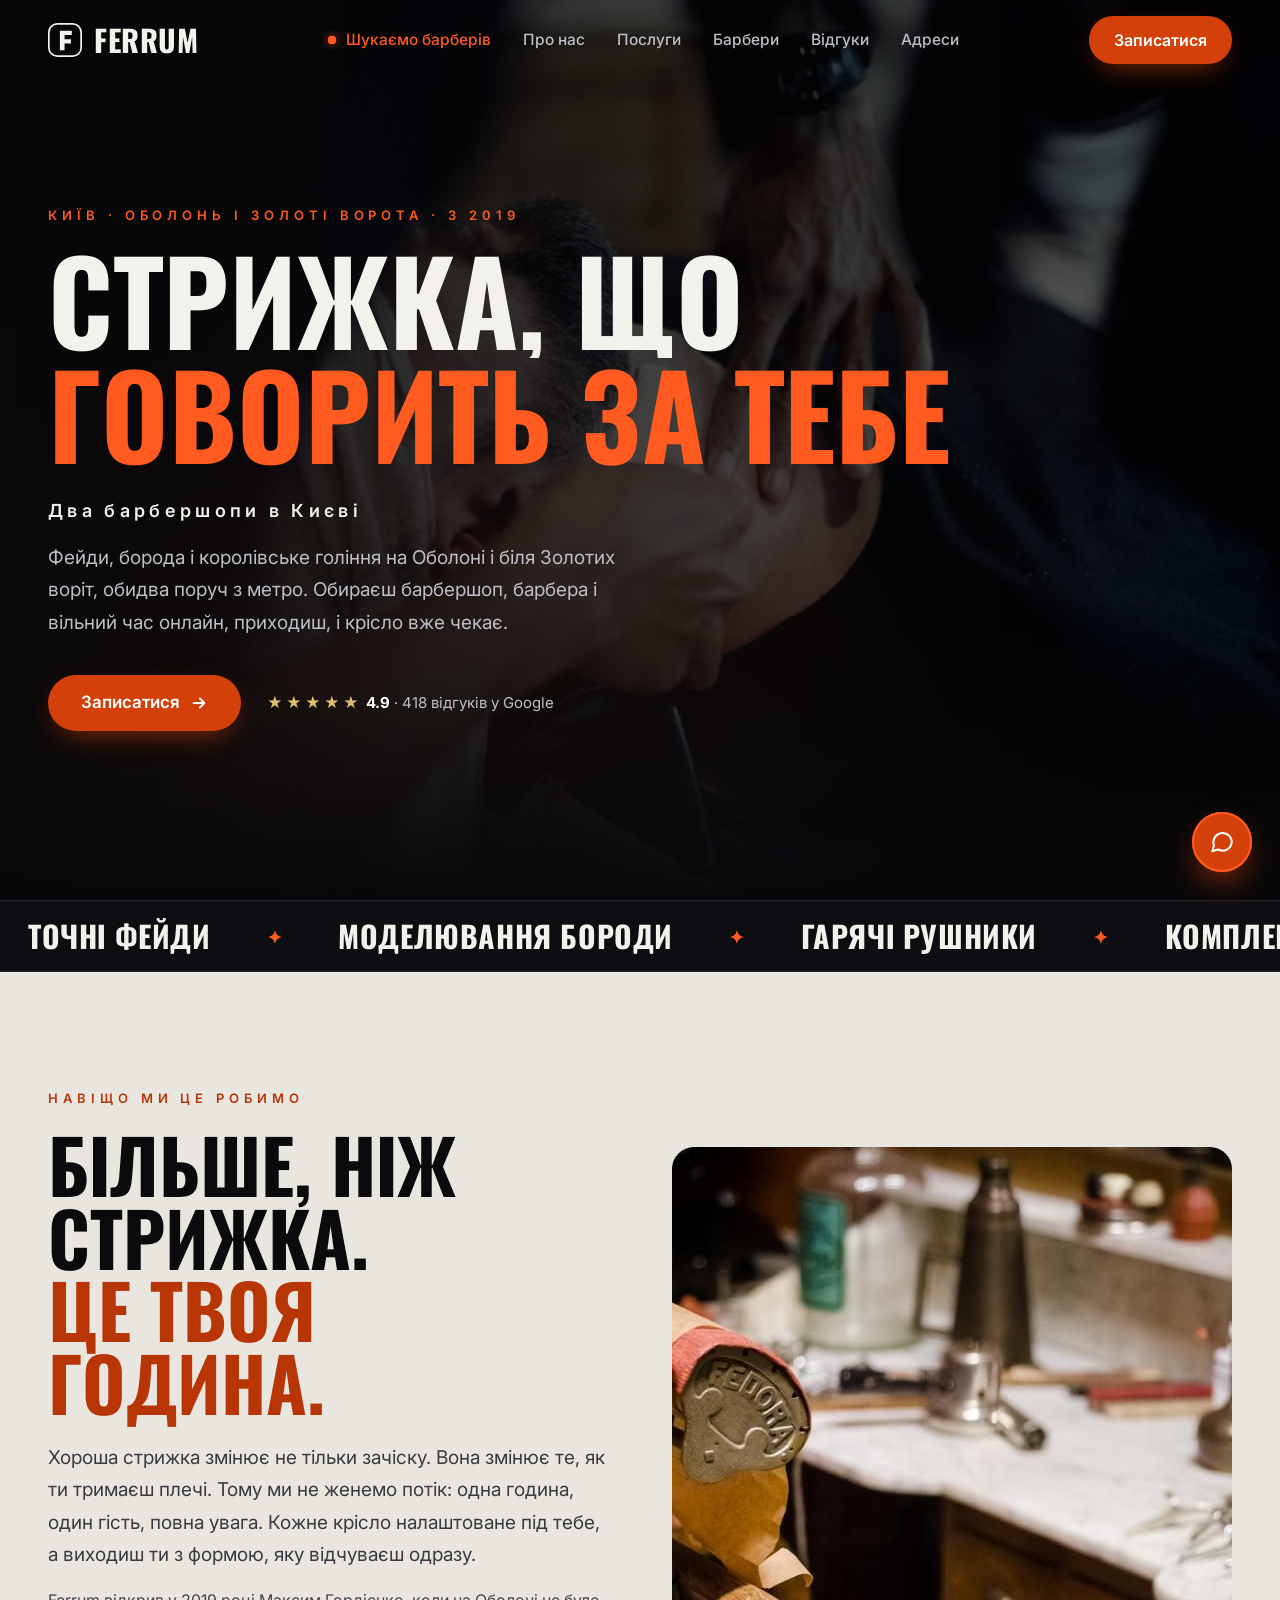
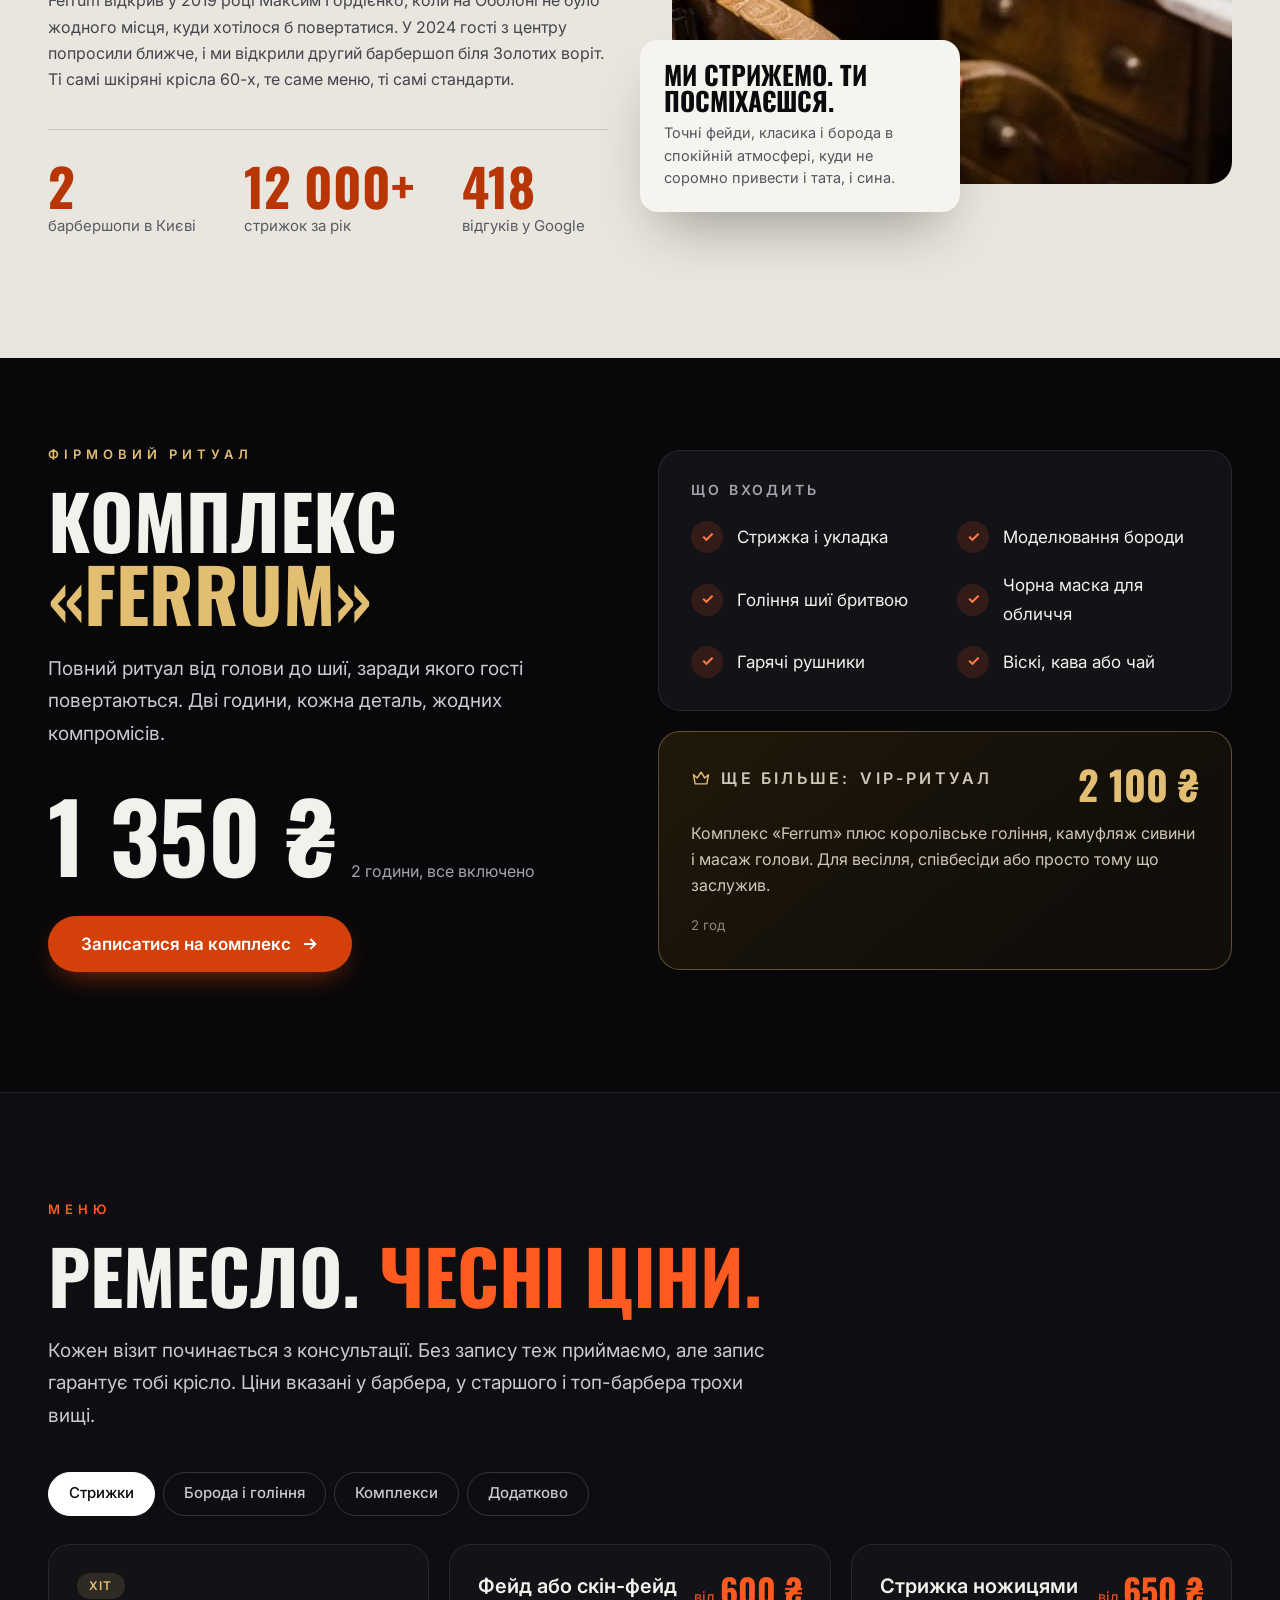
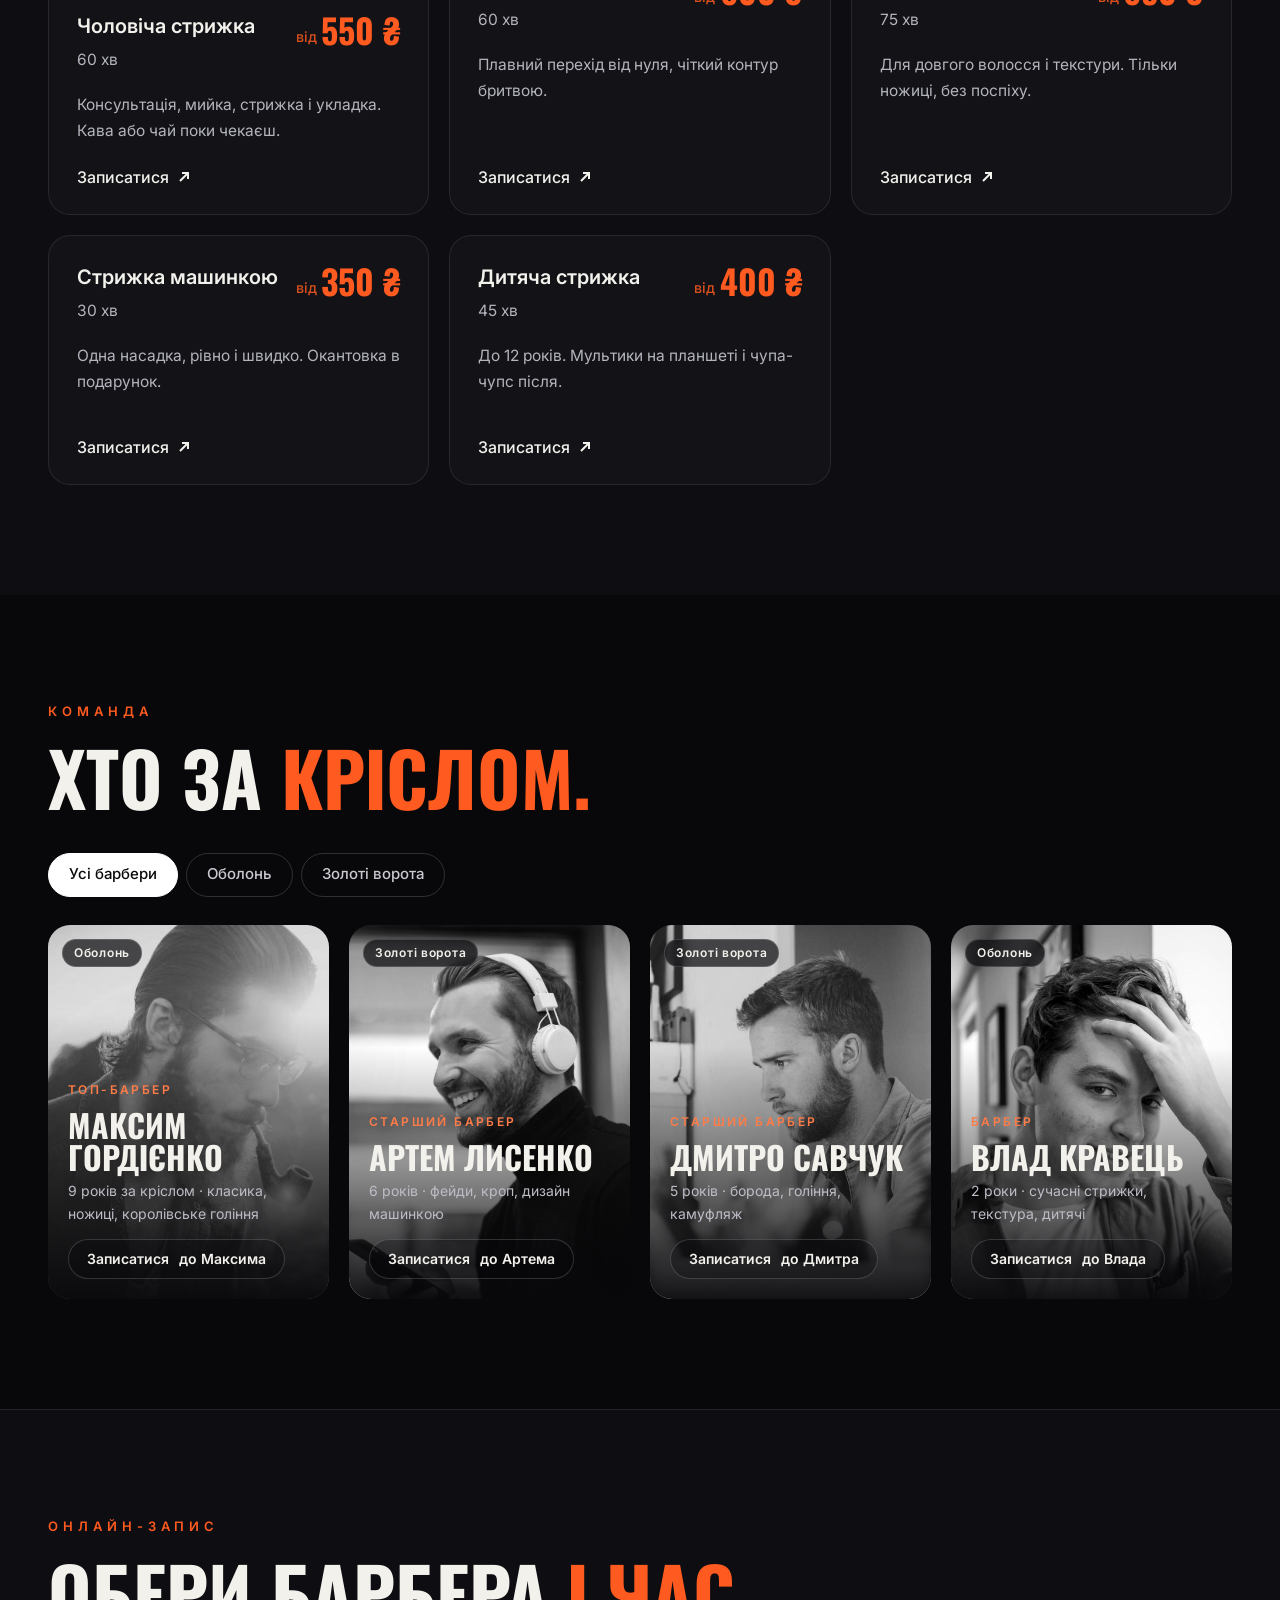
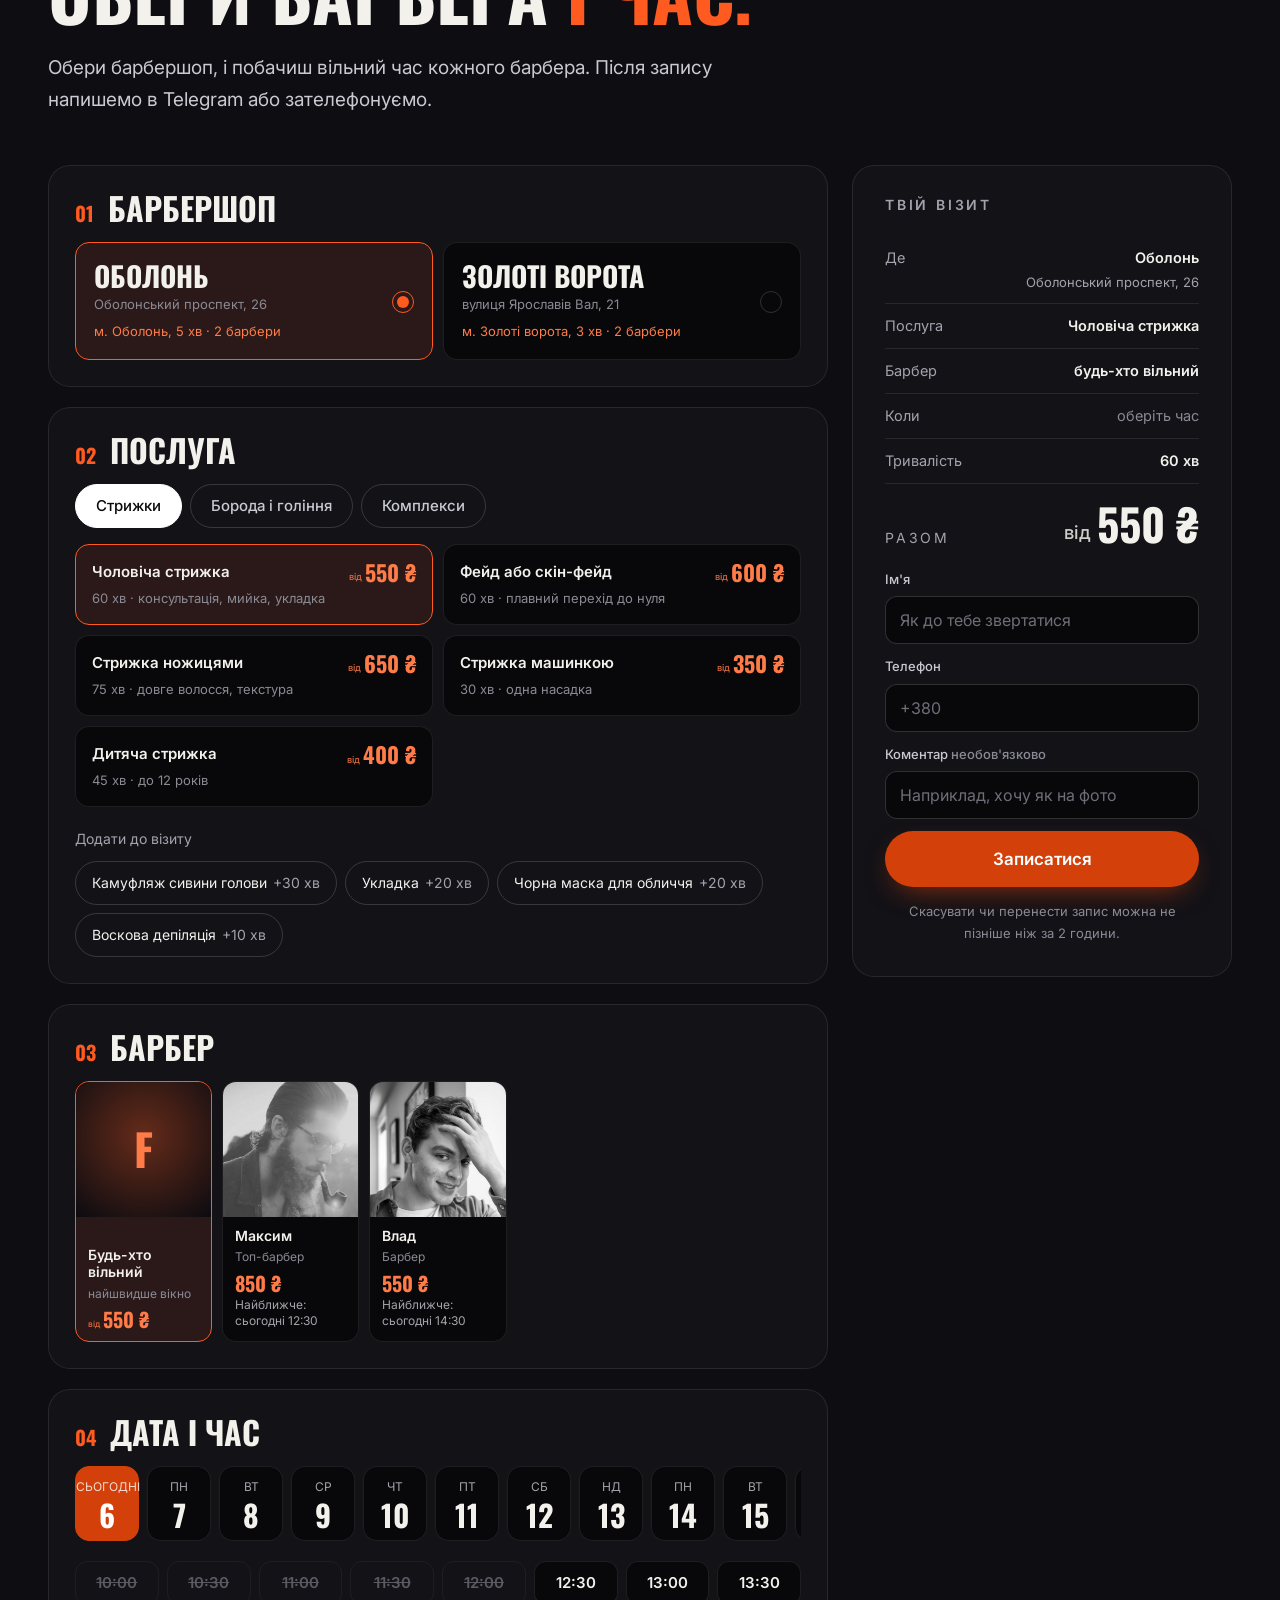
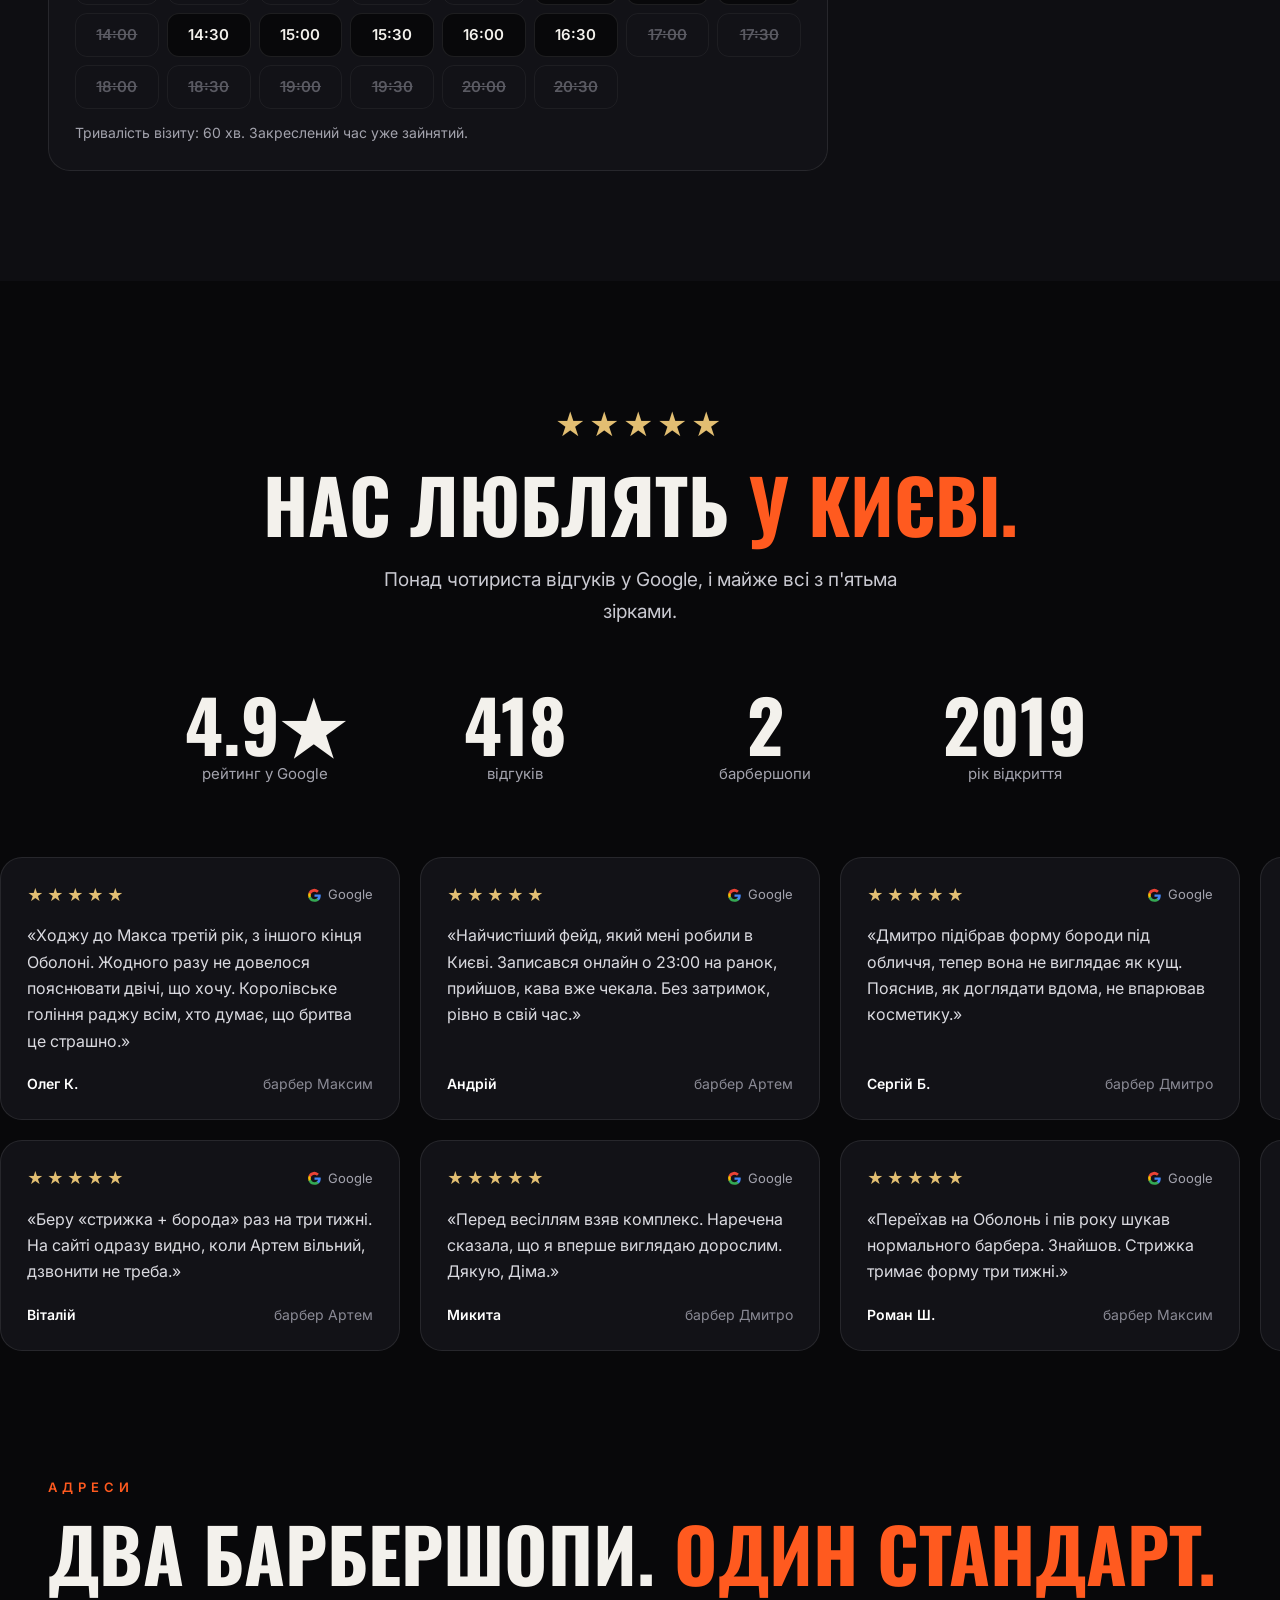
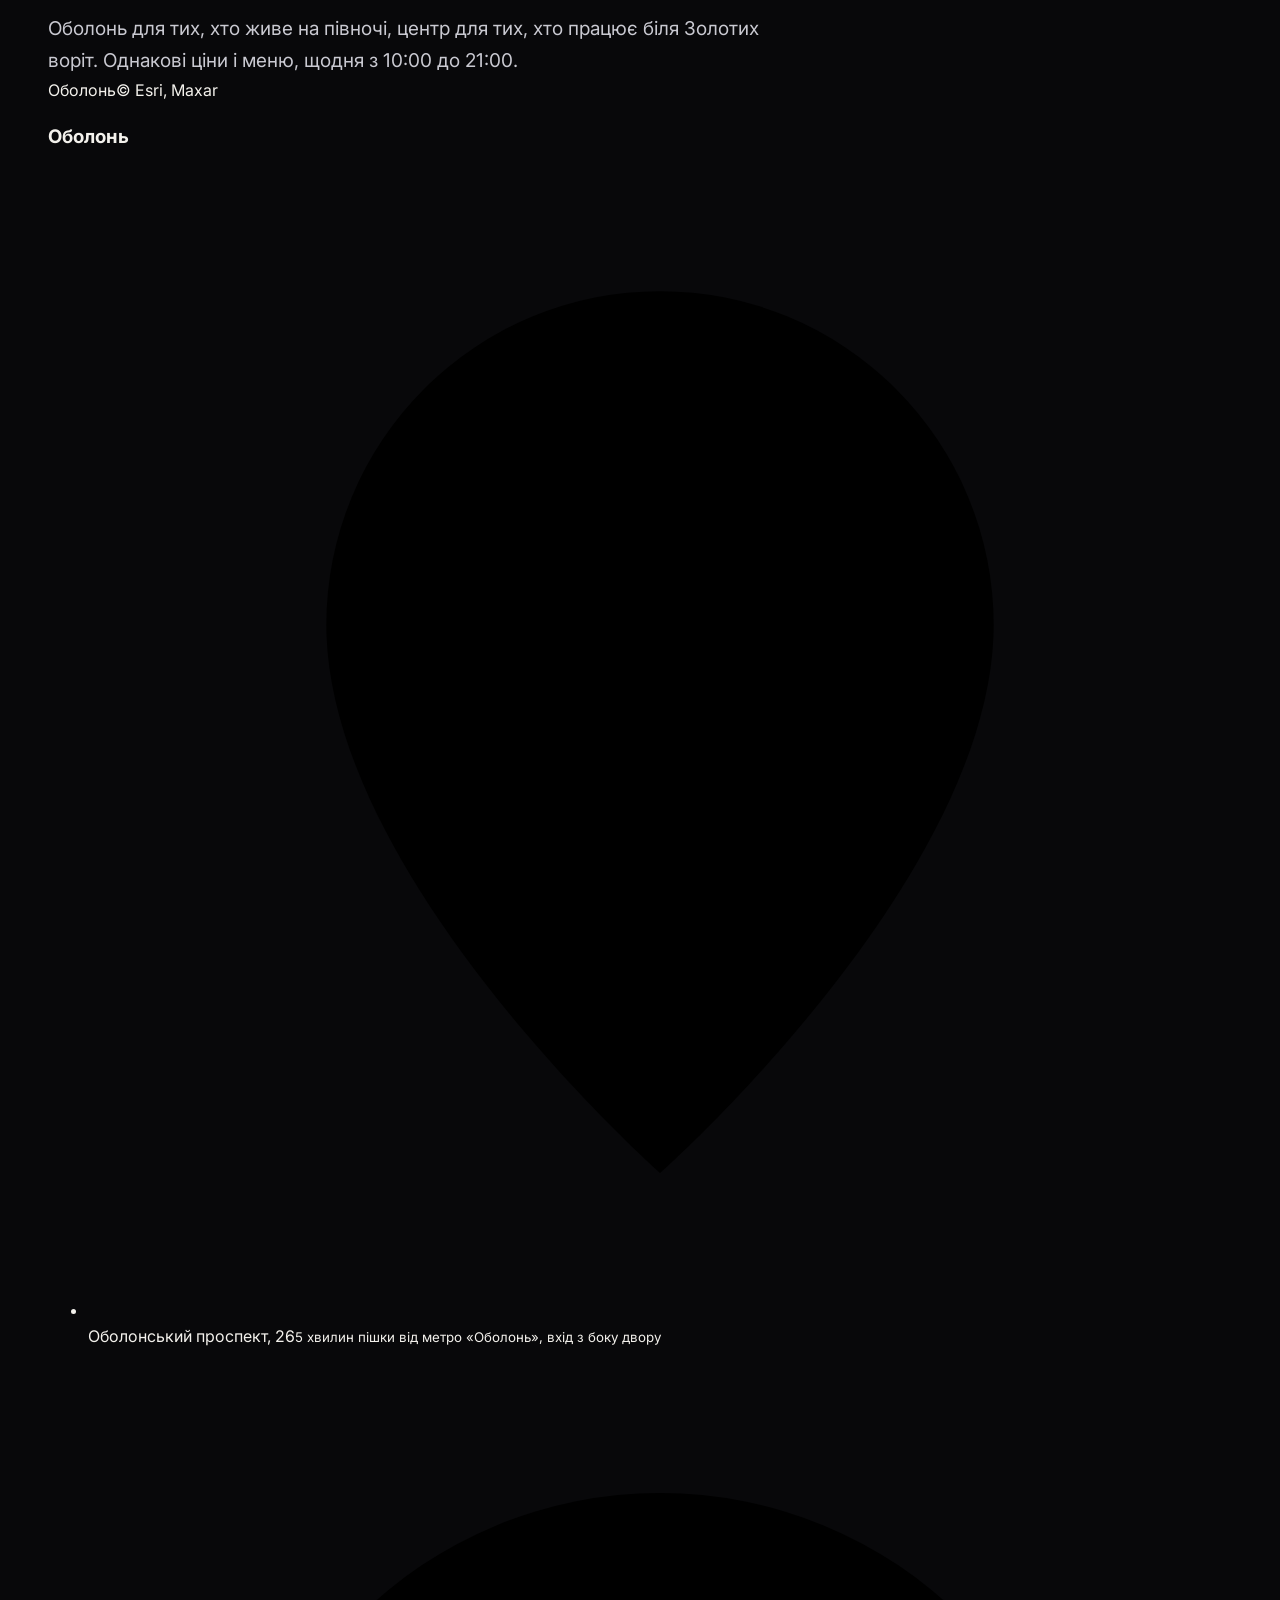
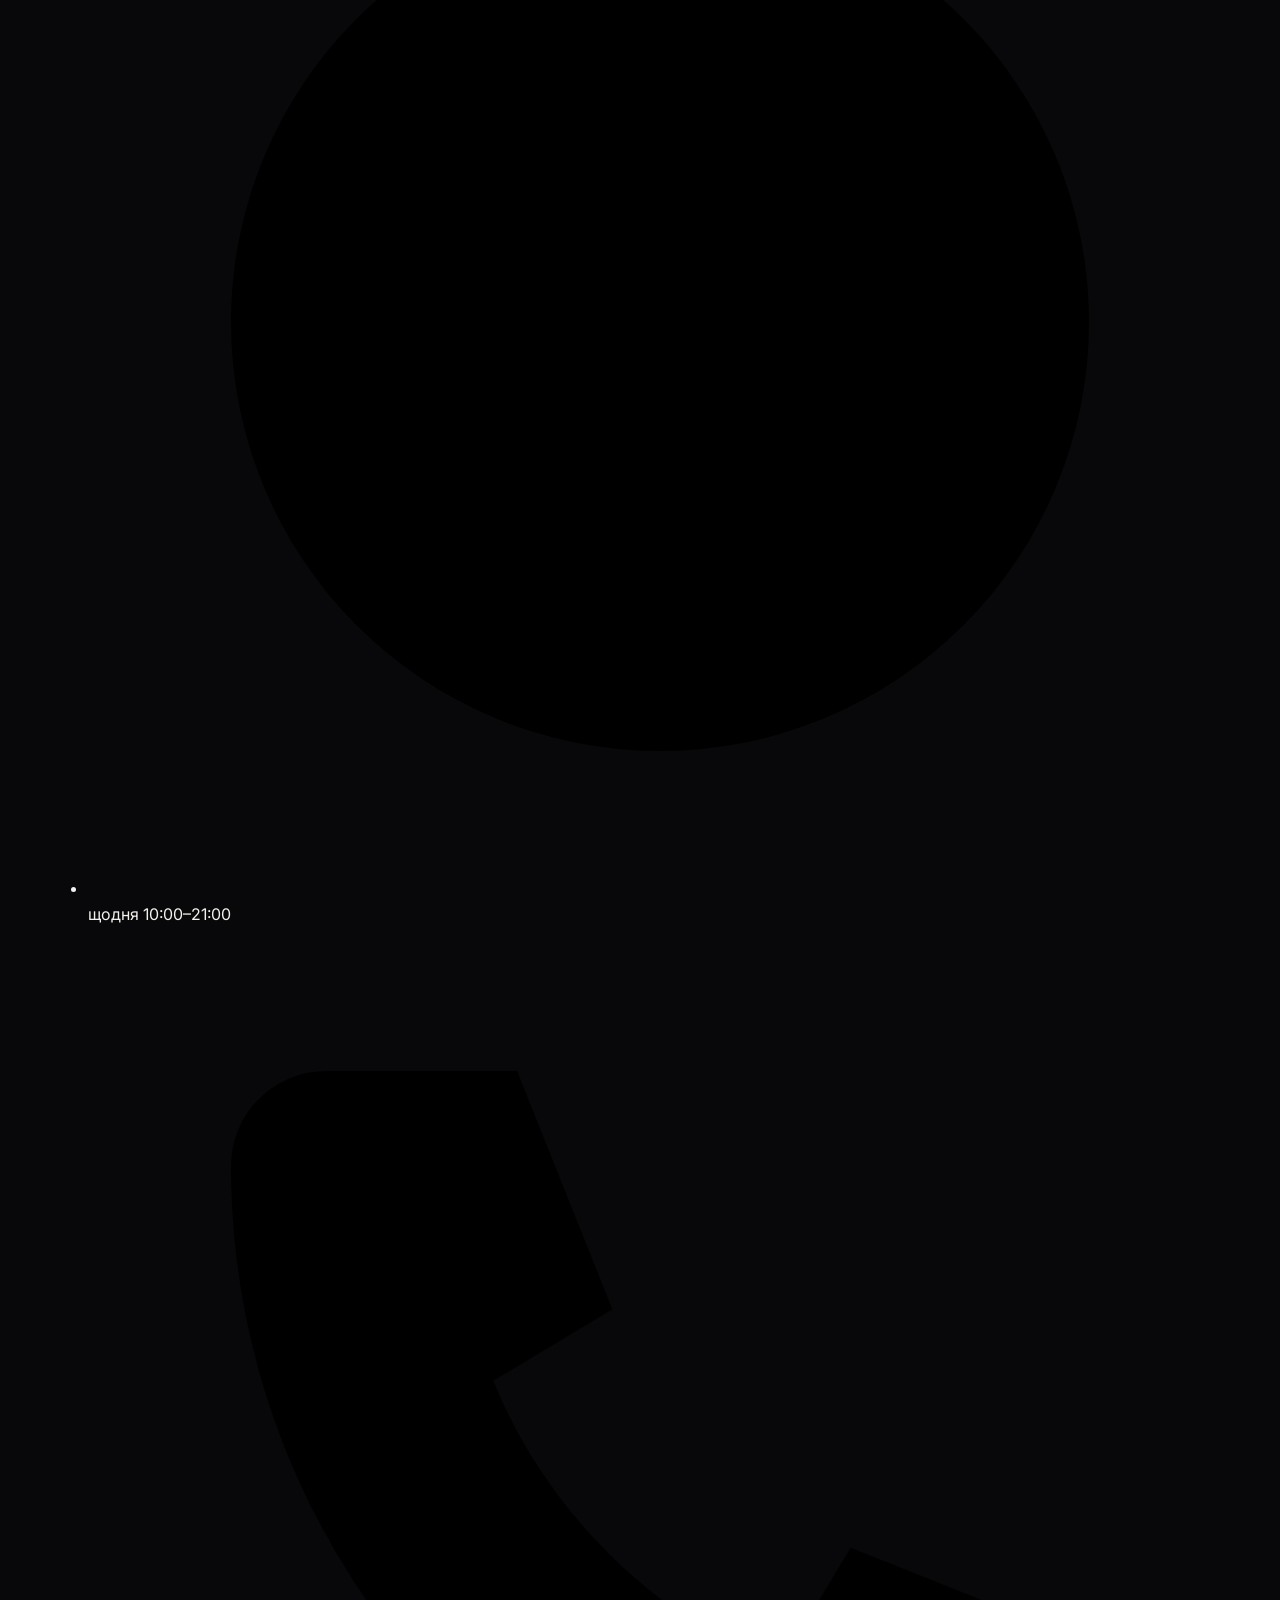
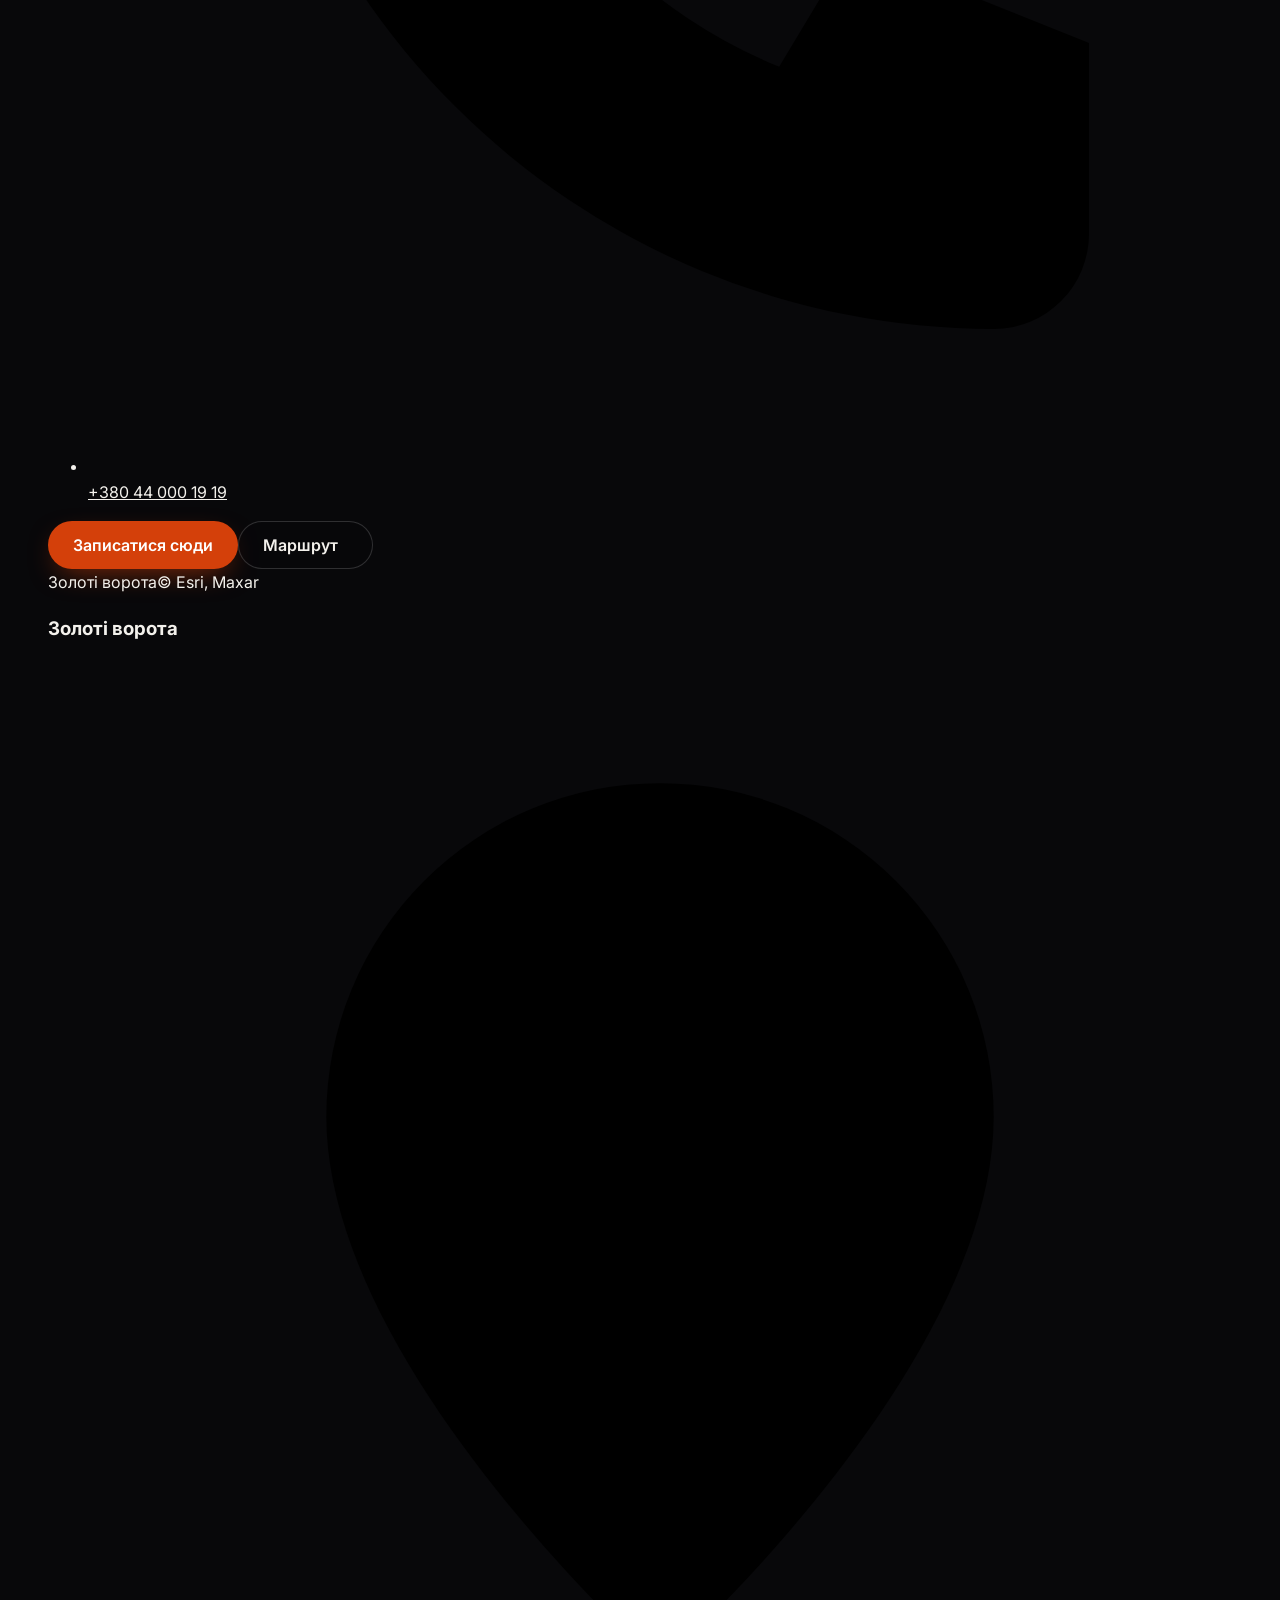
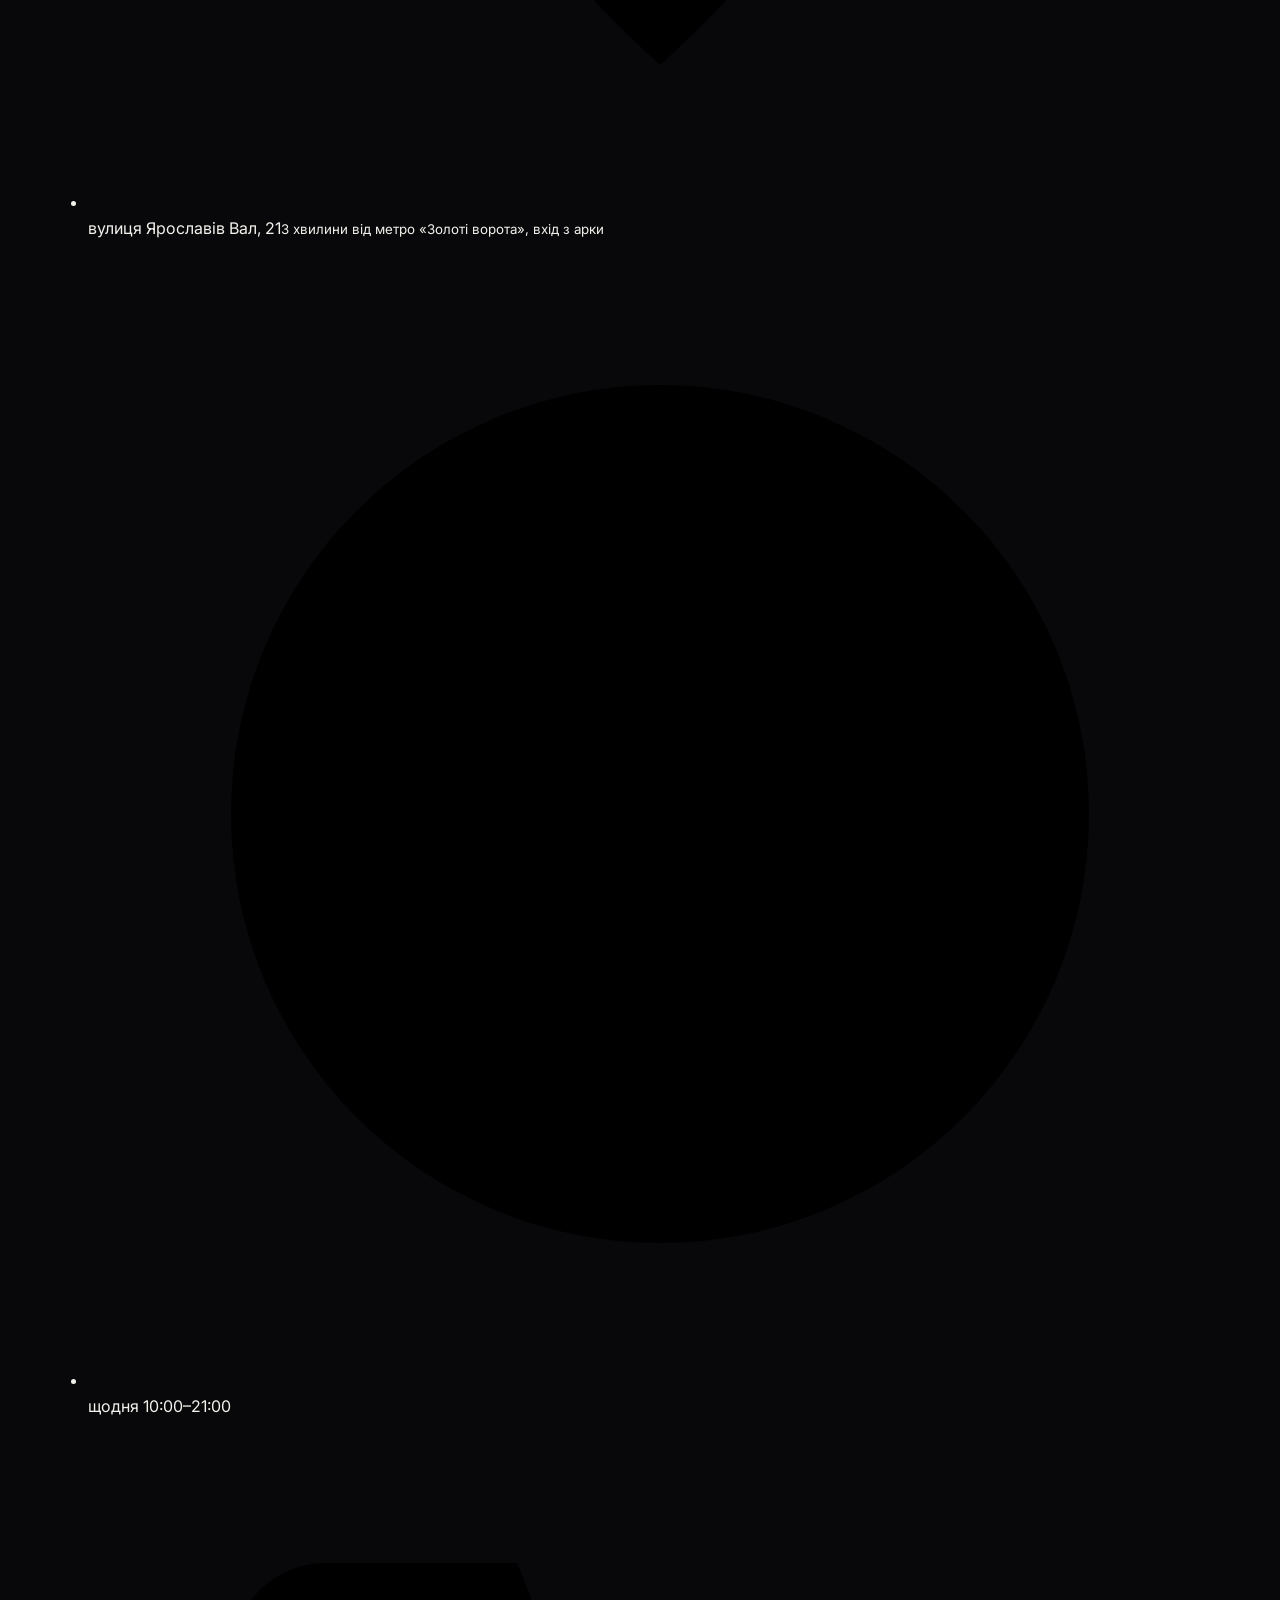
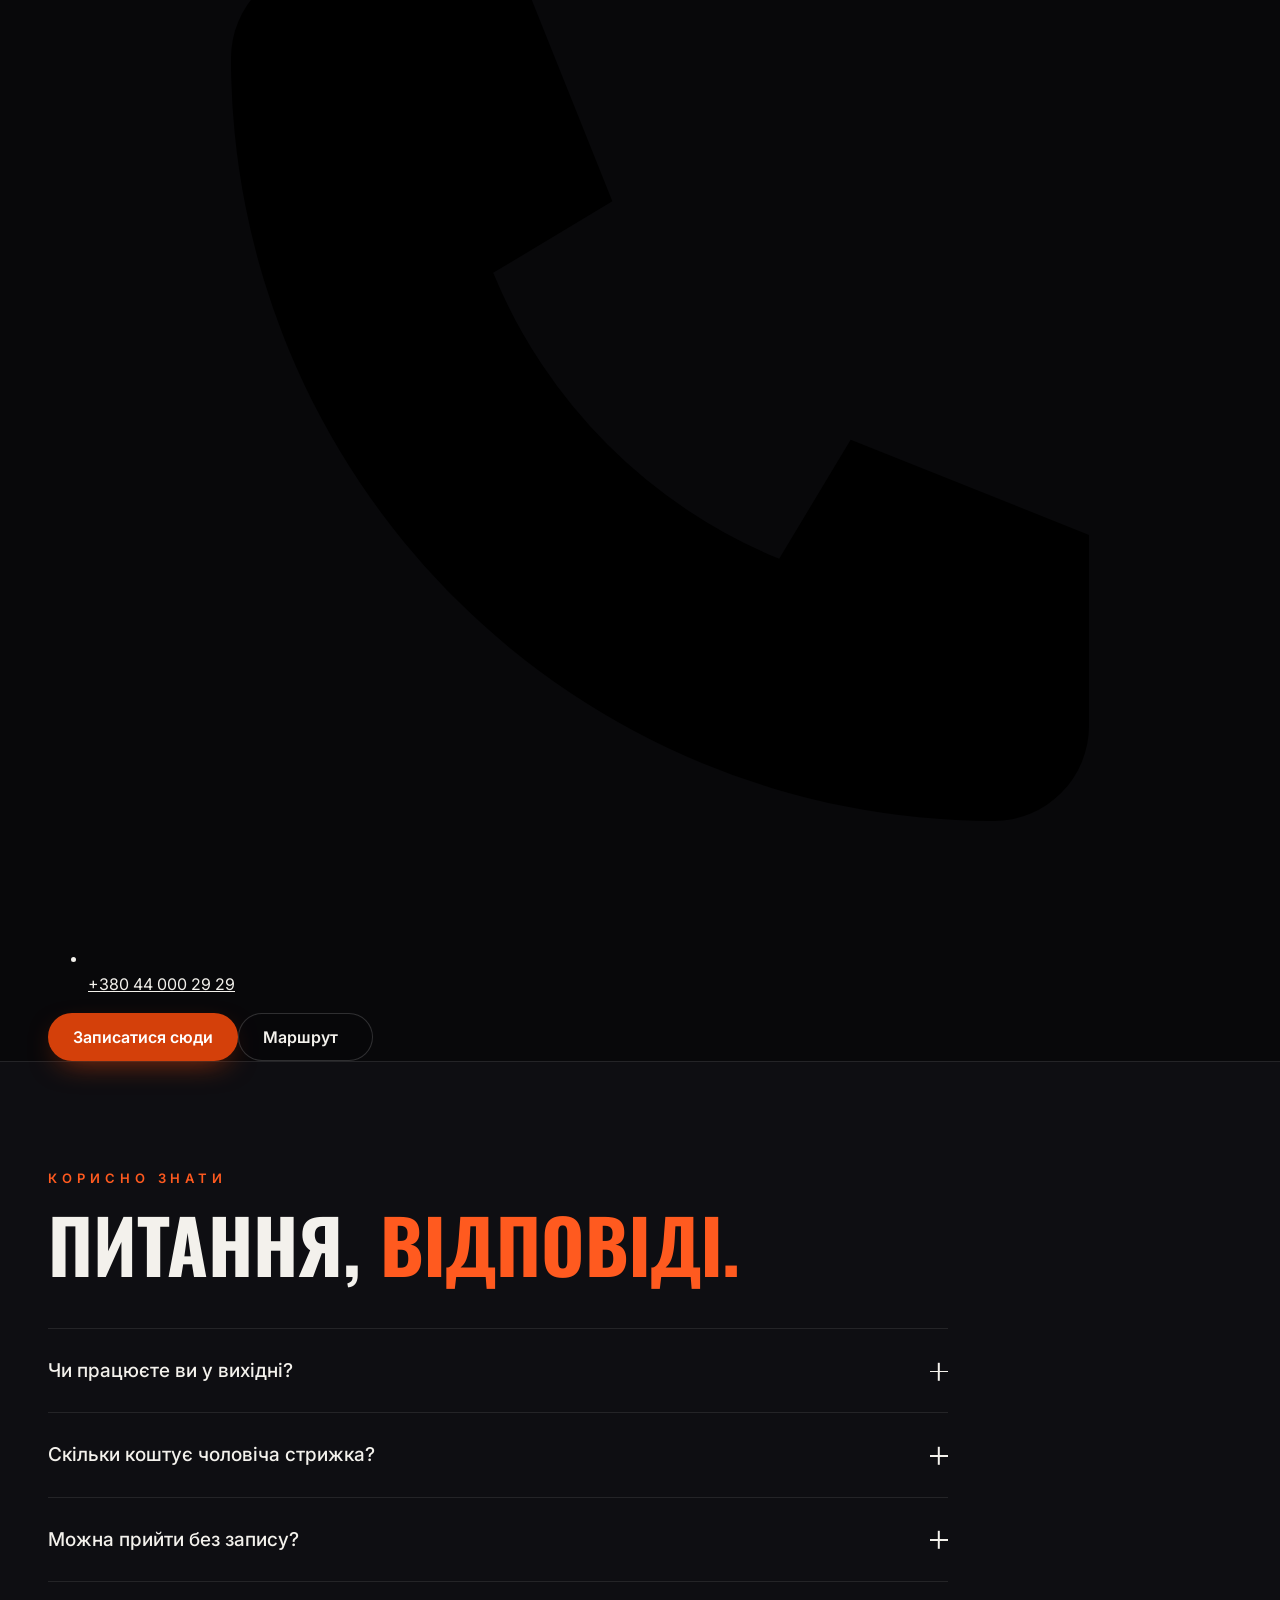
==== commit 5438d604: "barber-v2: remove photo strip and Atmosphere button, keep rust accent only Co-Authored-By: Claude Op" ====
--- a/barber-v2/index.html
+++ b/barber-v2/index.html
@@ -14,10 +14,7 @@
 <link href="https://fonts.googleapis.com/css2?family=Oswald:wght@600;700&family=Inter:wght@400;500;600;700&display=swap" rel="stylesheet">
 <link rel="preload" as="image" href="img/g4.jpg" media="(min-width: 681px)">
 <link rel="preload" as="image" href="img/g6.jpg" media="(max-width: 680px)">
-<link rel="stylesheet" href="styles.css?v=4">
-<script>/* палітра ?c=lime|red|mint і шрифт ?f=2 для порівняння */
-(function(){var q=location.search,c=q.match(/[?&]c=(lime|red|mint)/),f=q.match(/[?&]f=(2)/),r=document.documentElement;
-if(c)r.setAttribute("data-c",c[1]);if(f){r.setAttribute("data-f",f[1]);var l=document.createElement("link");l.rel="stylesheet";l.href="https://fonts.googleapis.com/css2?family=Inter+Tight:wght@800&display=swap";document.head.appendChild(l);}})();</script>
+<link rel="stylesheet" href="styles.css?v=5">
 </head>
 <body>
 <a class="skip" href="#booking">Перейти до запису</a>
@@ -56,7 +53,6 @@
     <p class="hero__sub load" style="--d:.65s">Фейди, борода і королівське гоління на Оболоні і біля Золотих воріт, обидва поруч з метро. Обираєш барбершоп, барбера і вільний час онлайн, приходиш, і крісло вже чекає.</p>
     <div class="hero__cta load" style="--d:.75s">
       <a href="#booking" class="btn btn--acc btn--lg">Записатися <svg class="arr" viewBox="0 0 20 20" aria-hidden="true"><path d="M4 10h11M11 5l5 5-5 5"/></svg></a>
-      <a href="#why" class="btn btn--ghost btn--lg">Атмосфера</a>
       <span class="rating"><span class="stars" aria-hidden="true">★★★★★</span> <b>4.9</b> · 418 відгуків у Google</span>
     </div>
   </div>
@@ -82,15 +78,6 @@
   </div>
 </section>
 
-<!-- PHOTO STRIP: два ряди фото їдуть назустріч при скролі -->
-<div class="strip" id="strip" aria-hidden="true">
-  <div class="strip__row" data-dir="-1">
-    <img src="img/g6.jpg" alt="" loading="lazy"><img src="img/g2.jpg" alt="" loading="lazy"><img src="img/hero.jpg" alt="" loading="lazy"><img src="img/g8.jpg" alt="" loading="lazy"><img src="img/g1.jpg" alt="" loading="lazy"><img src="img/g7.jpg" alt="" loading="lazy"><img src="img/g3.jpg" alt="" loading="lazy"><img src="img/g5.jpg" alt="" loading="lazy">
-  </div>
-  <div class="strip__row" data-dir="1">
-    <img src="img/g3.jpg" alt="" loading="lazy"><img src="img/g7.jpg" alt="" loading="lazy"><img src="img/b1.jpg" alt="" loading="lazy"><img src="img/g2.jpg" alt="" loading="lazy"><img src="img/g8.jpg" alt="" loading="lazy"><img src="img/hero.jpg" alt="" loading="lazy"><img src="img/g5.jpg" alt="" loading="lazy"><img src="img/g1.jpg" alt="" loading="lazy">
-  </div>
-</div>
 
 <!-- SIGNATURE -->
 <section class="sig" id="signature">
@@ -277,6 +264,6 @@
 
 <script src="config.js?v=4"></script>
 <script src="data.js?v=2"></script>
-<script src="app.js?v=4"></script>
+<script src="app.js?v=5"></script>
 </body>
 </html>
--- a/barber-v2/styles.css
+++ b/barber-v2/styles.css
@@ -9,7 +9,7 @@
   --text: #F3F1EC;
   --muted: #A3A3AD;
   --dim: #8A8A95;
-  /* Акцент: «іржа» (Ferrum = залізо). Інші палітри нижче, вмикаються ?c=lime|red|mint */
+  /* Акцент: «іржа» (Ferrum = залізо) */
   --acc: #FF5A1F;
   --acc-hi: #FF7B47;
   --acc-btn: #D4400A;
@@ -28,12 +28,6 @@
   --ease: cubic-bezier(.2,.7,.1,1);
   --r: 22px;
 }
-:root[data-c="lime"] { --acc: #C8F031; --acc-hi: #D8F76A; --acc-btn: #C8F031; --acc-hover: #D8F76A; --acc-ink: #0B0B0D; --acc-paper: #4C6600; --acc-rgb: 200,240,49; --acc-btn-rgb: 200,240,49; }
-:root[data-c="red"] { --acc: #FF3B3B; --acc-hi: #FF6A6A; --acc-btn: #D61F1F; --acc-hover: #E62B2B; --acc-ink: #FFFFFF; --acc-paper: #B81616; --acc-rgb: 255,59,59; --acc-btn-rgb: 214,31,31; }
-:root[data-c="mint"] { --acc: #2EE59D; --acc-hi: #66F0BA; --acc-btn: #2EE59D; --acc-hover: #66F0BA; --acc-ink: #0B0B0D; --acc-paper: #0B7550; --acc-rgb: 46,229,157; --acc-btn-rgb: 46,229,157; }
-/* Альтернативний шрифт заголовків: ?f=2 */
-:root[data-f="2"] { --head: "Inter Tight", "Inter", sans-serif; --hw: 800; }
-:root[data-f="2"] .title, :root[data-f="2"] h1 { letter-spacing: -.02em; }
 *, *::before, *::after { box-sizing: border-box; }
 html { scroll-behavior: smooth; -webkit-text-size-adjust: 100%; }
 body { margin: 0; background: var(--bg); color: var(--text); font: 400 16px/1.65 var(--body); -webkit-font-smoothing: antialiased; overflow-x: hidden; }
@@ -131,13 +125,6 @@
 .float-card b { display: block; font: var(--hw) 26px/1 var(--head); text-transform: uppercase; margin-bottom: 8px; color: var(--ink); }
 .float-card span { font-size: 14.5px; color: #55555D; line-height: 1.55; display: block; }
 @keyframes bob { 50% { transform: translateY(-8px); } }
-
-/* Фото-стрічка, що їде при скролі */
-.strip { overflow: hidden; padding: 80px 0 0; display: grid; gap: 14px; }
-.strip__row { display: flex; gap: 14px; width: max-content; will-change: transform; }
-.strip__row[data-dir="1"] { transform: translateX(-30%); }
-.strip__row img { height: 300px; width: auto; aspect-ratio: 3 / 2; object-fit: cover; border-radius: 18px; filter: grayscale(.25) contrast(1.05); flex: none; }
-.strip__row img:nth-child(3n+2) { aspect-ratio: 4 / 5; }
 
 /* SIGNATURE */
 .sig { padding: 90px 0 120px; }
@@ -392,9 +379,6 @@
   .counters { gap: 26px; }
   .counters b { font-size: 42px; }
   .float-card { left: 12px; right: 12px; bottom: -40px; max-width: none; padding: 18px 20px; }
-  .strip { padding: 70px 0 0; gap: 8px; }
-  .strip__row { gap: 8px; }
-  .strip__row img { height: 170px; border-radius: 12px; }
 
   .sig { padding: 60px 0 80px; }
   .sig__price b { font-size: 72px; }
@@ -517,11 +501,7 @@
   .hero__title { font-size: 54px; }
 }
 @media (max-width: 380px) { .hero__title { font-size: 48px; } }
-:root[data-f="2"] .hero__title { font-size: clamp(50px, 7.2vw, 108px); }
-:root[data-f="2"] .title { font-size: clamp(38px, 5vw, 68px); }
-:root[data-f="2"] .title--xl { font-size: clamp(46px, 7vw, 100px); }
-@media (max-width: 680px) { :root[data-f="2"] .hero__title { font-size: 46px; } :root[data-f="2"] .title { font-size: 38px; } }
-
+@media (max-width: 680px) { 
 /* Адреси: картки з супутниковою картою */
 .locsec { padding: 110px 0; border-top: 1px solid var(--line); }
 .lcards { display: grid; grid-template-columns: 1fr 1fr; gap: 24px; margin-top: 48px; }
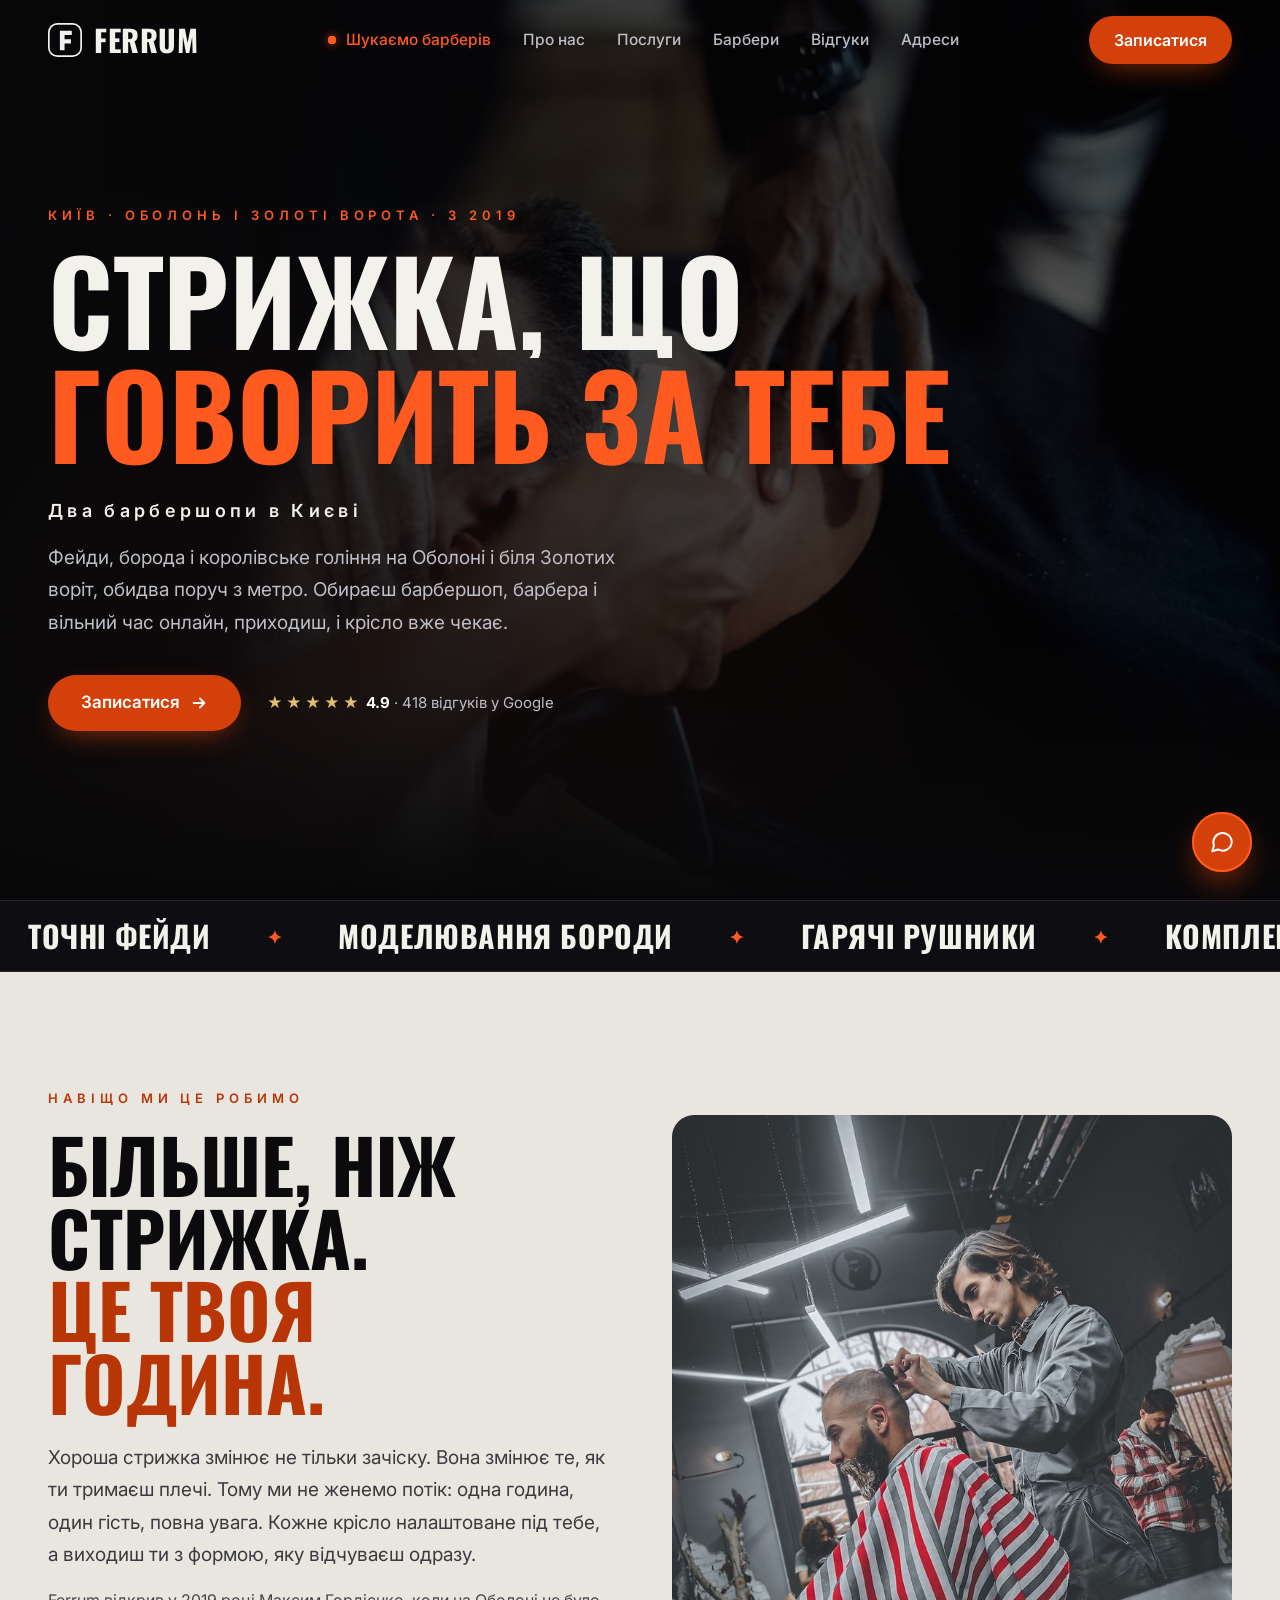
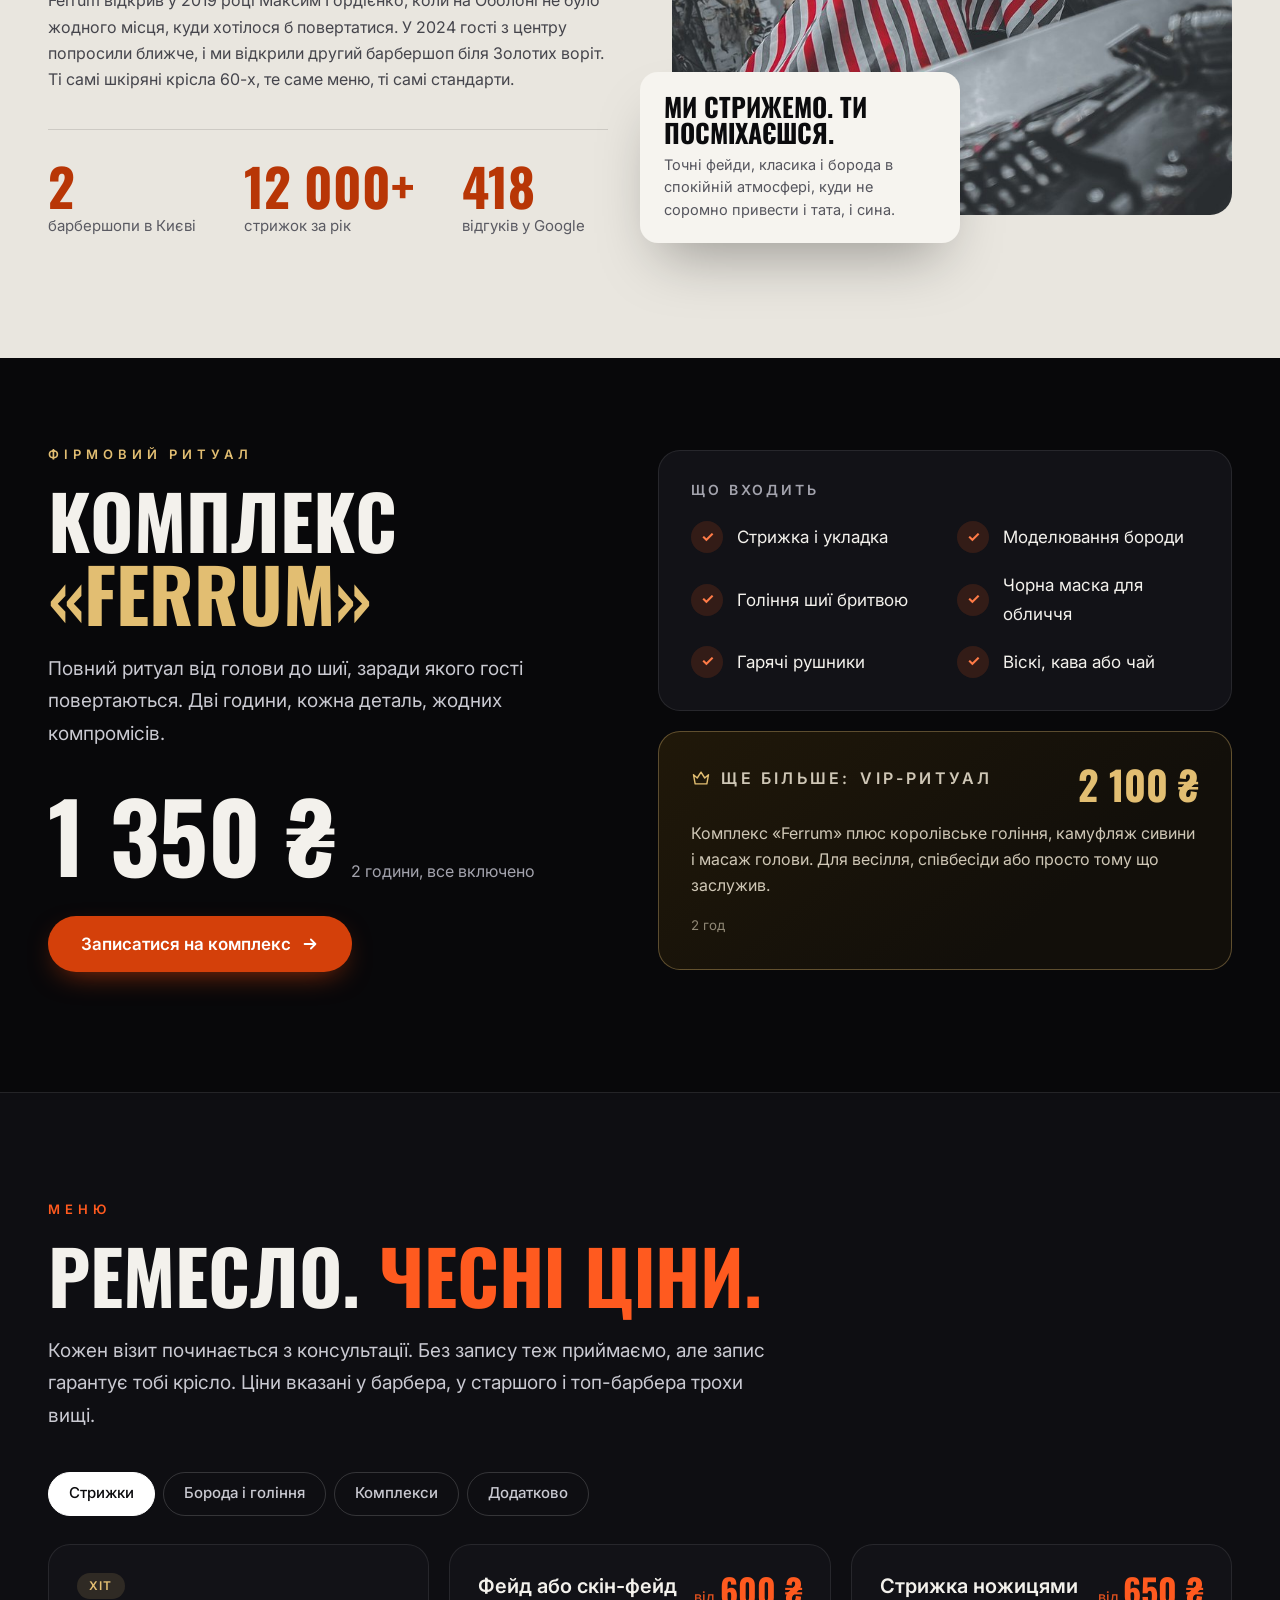
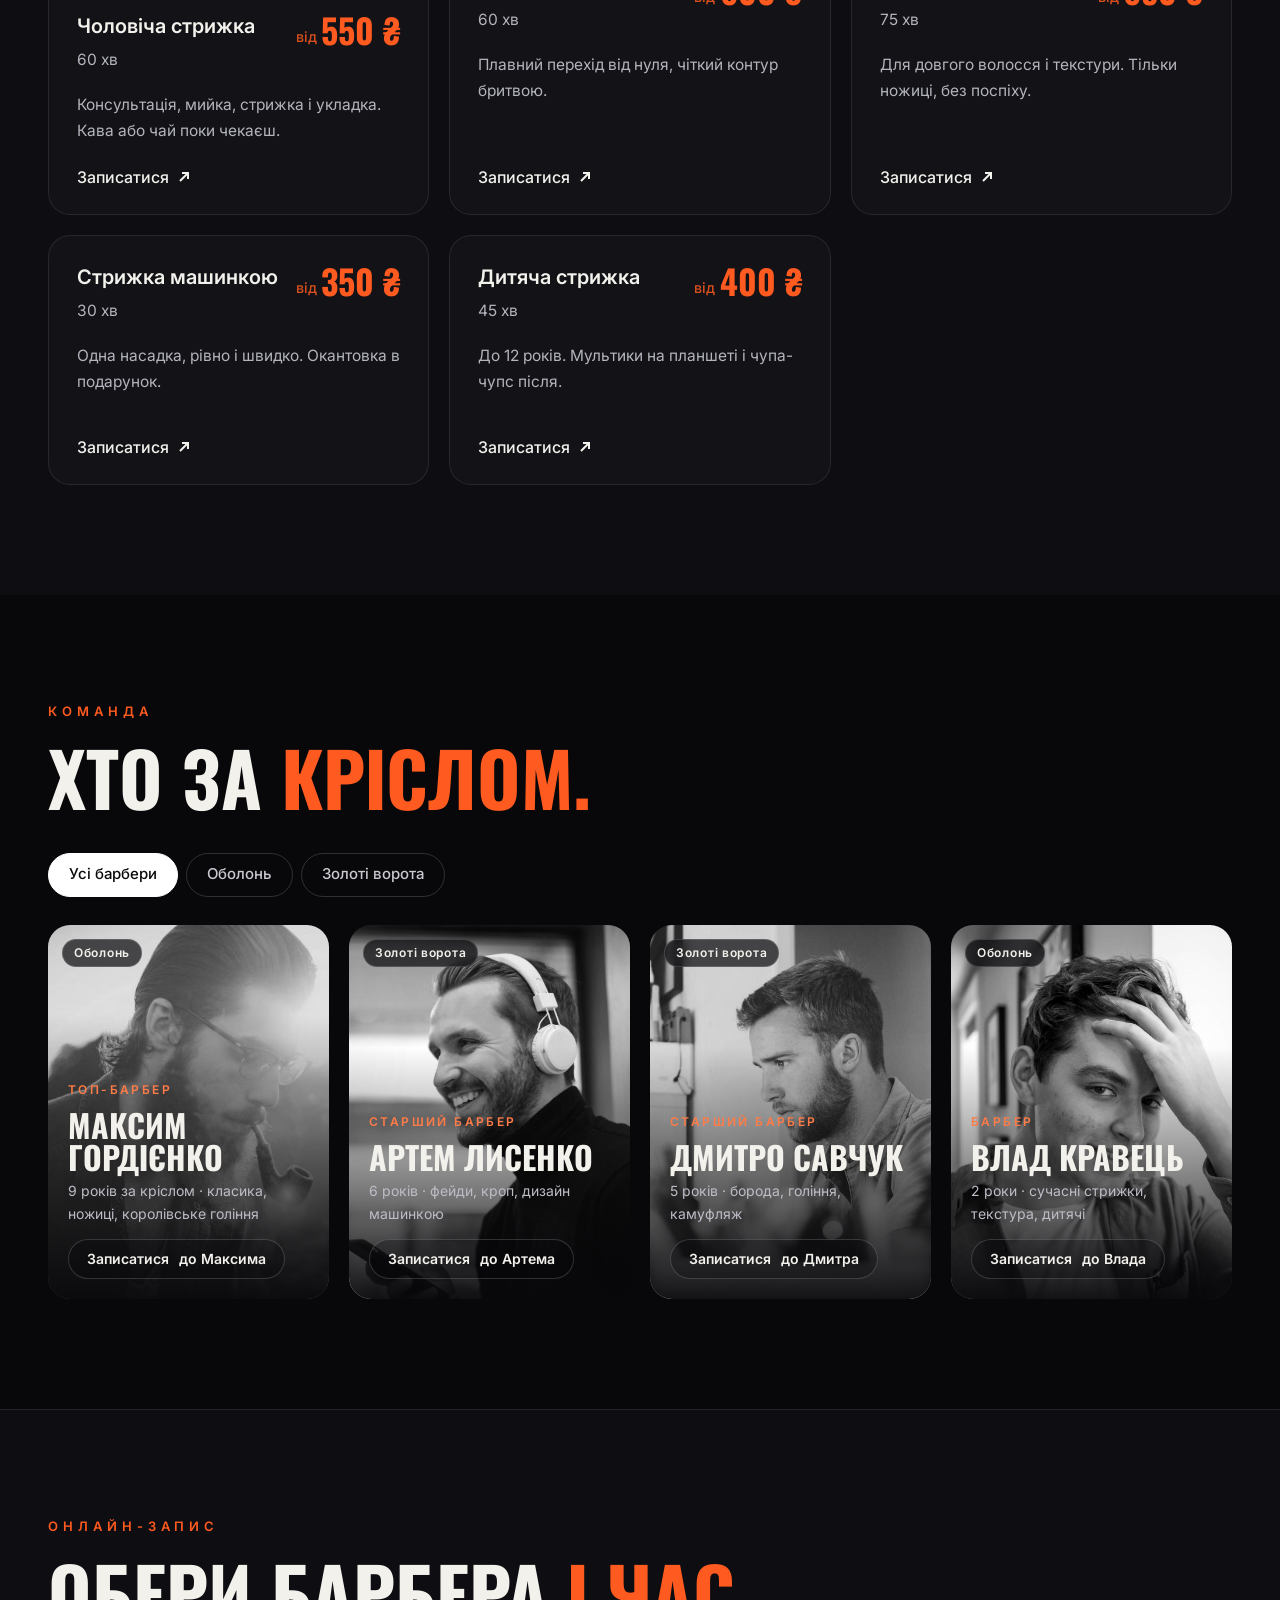
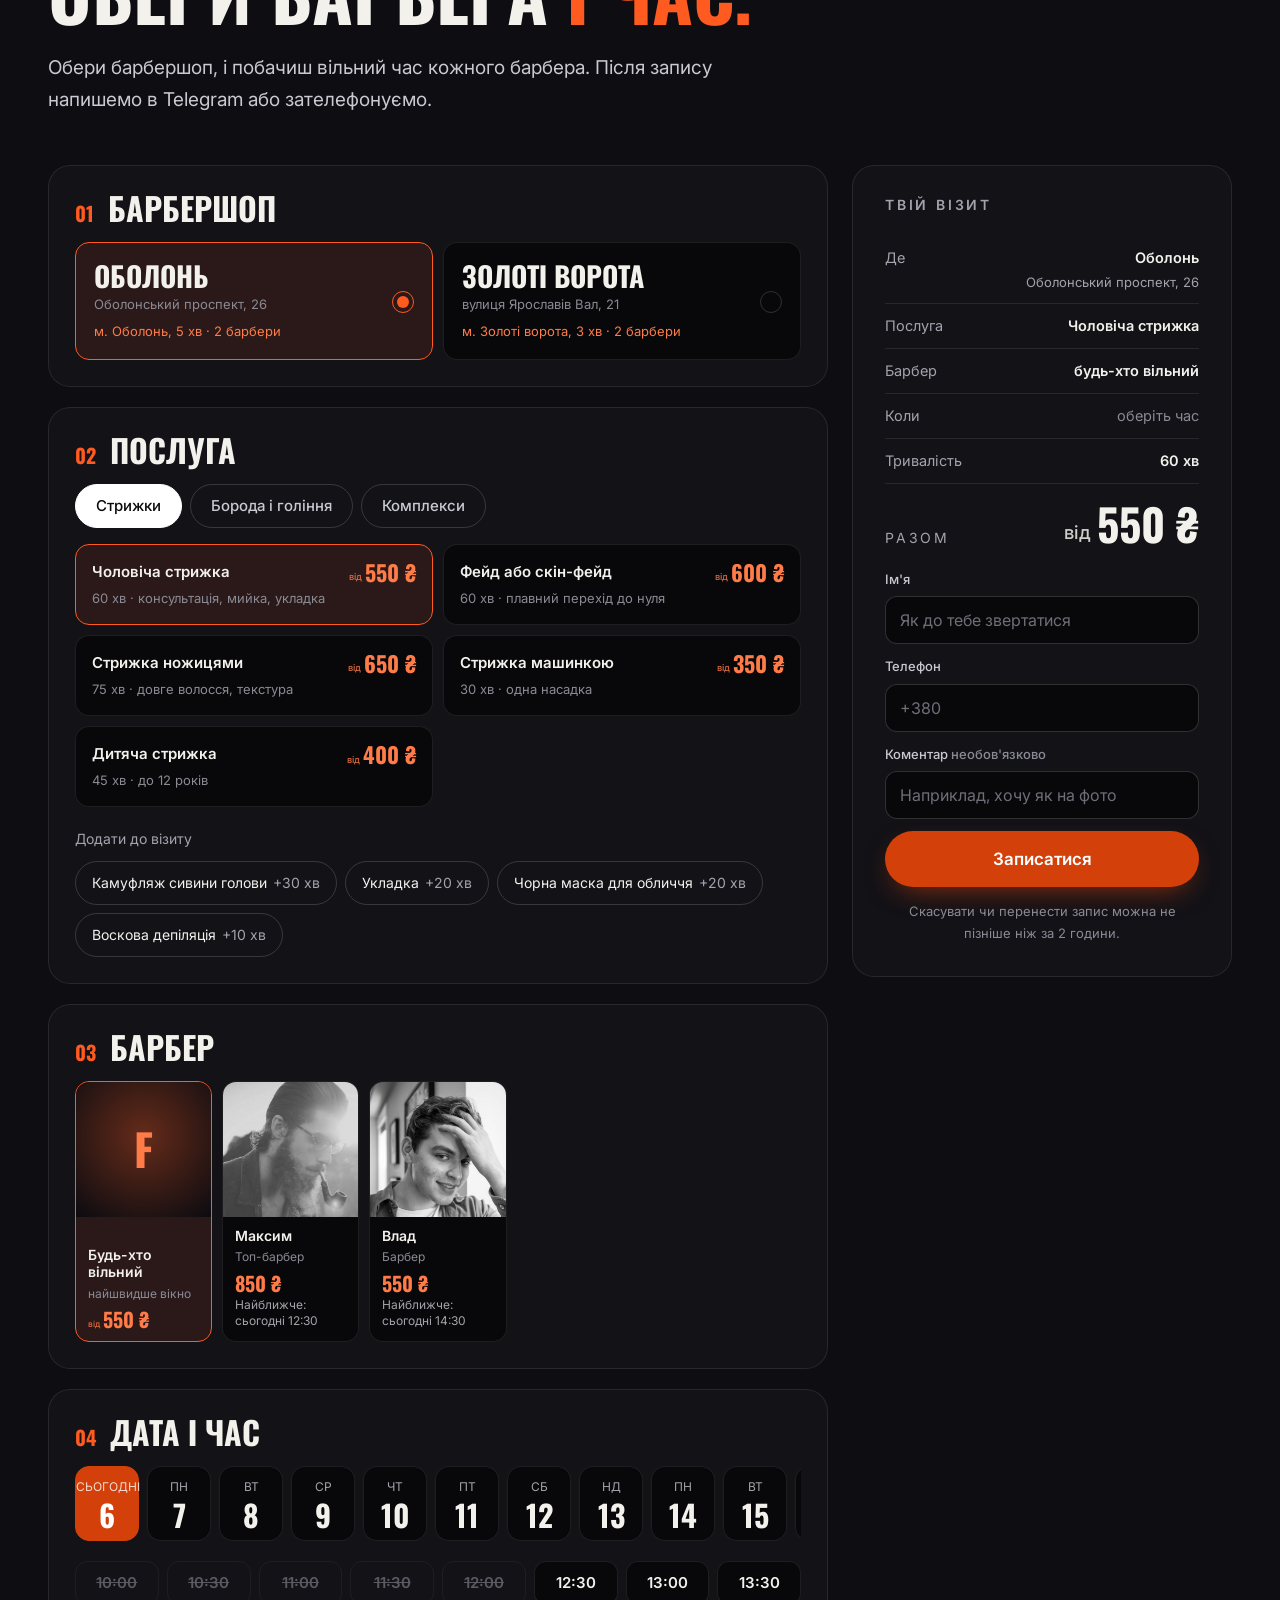
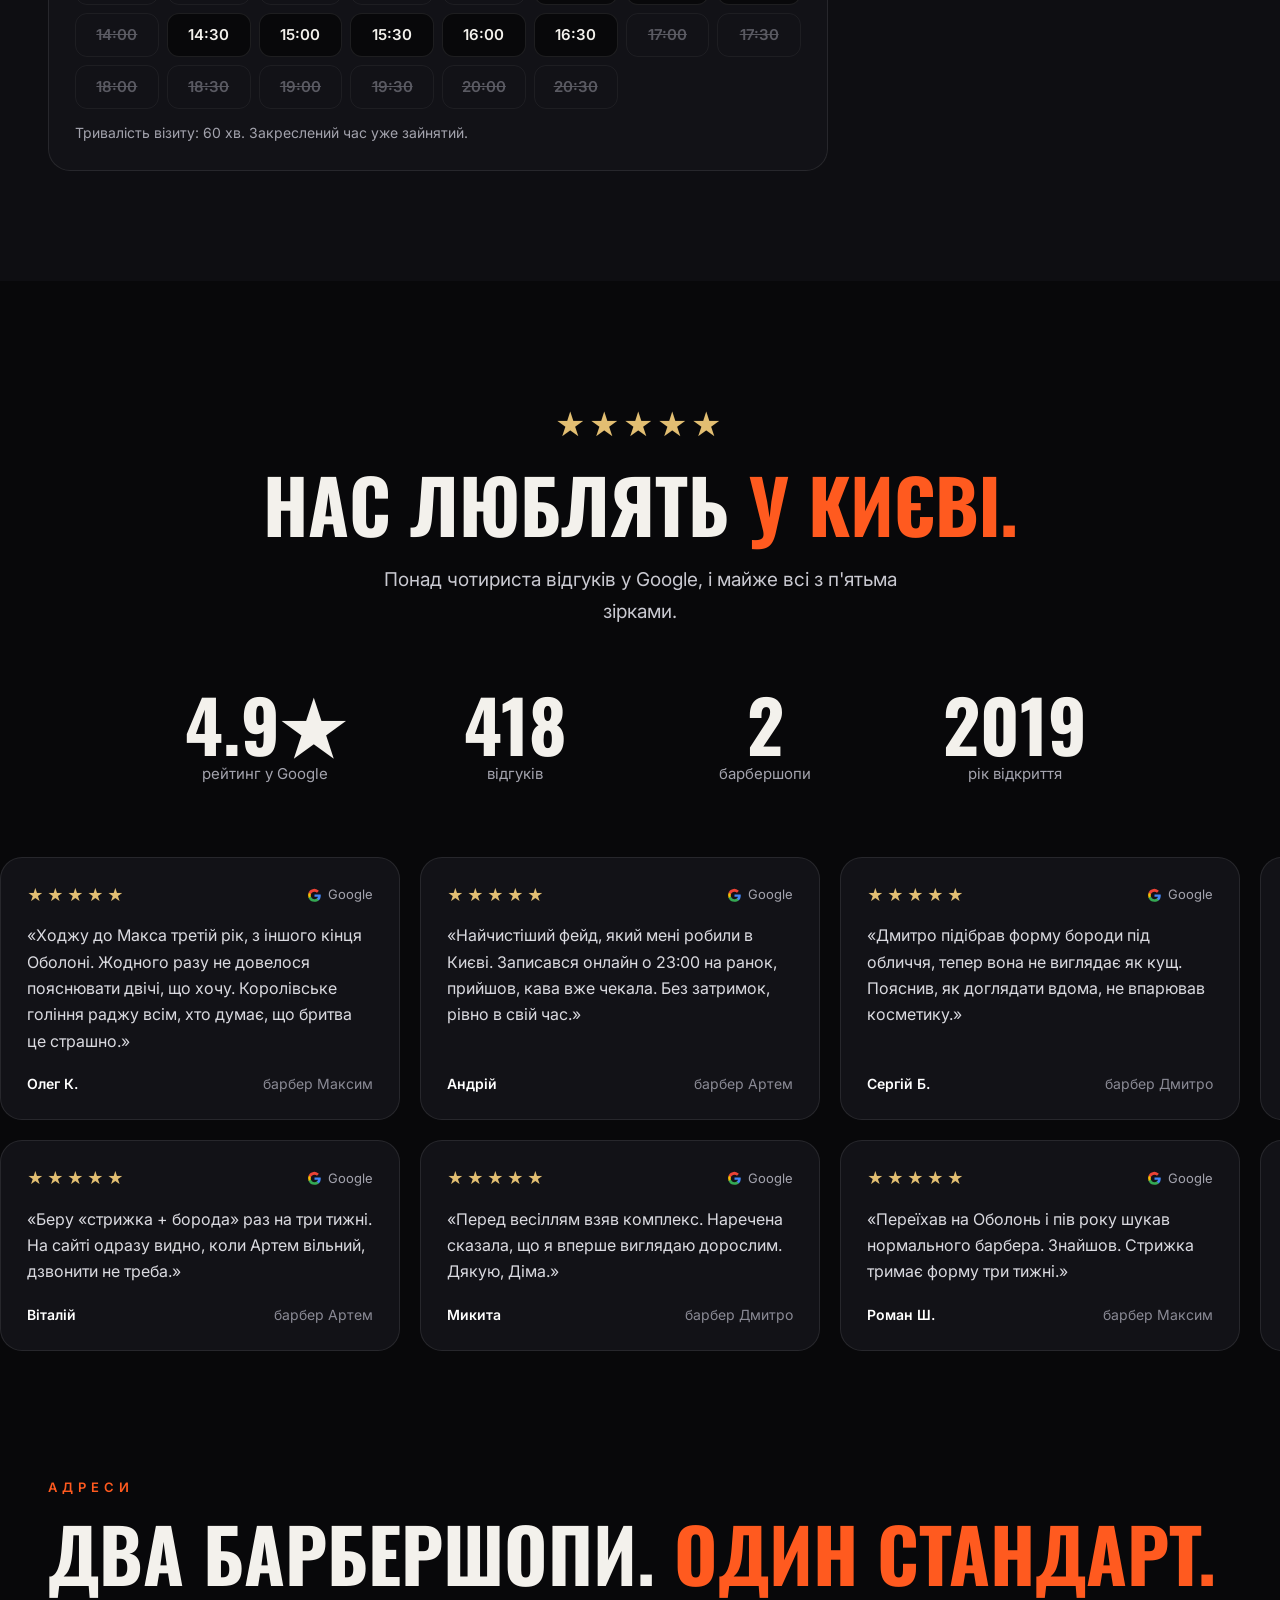
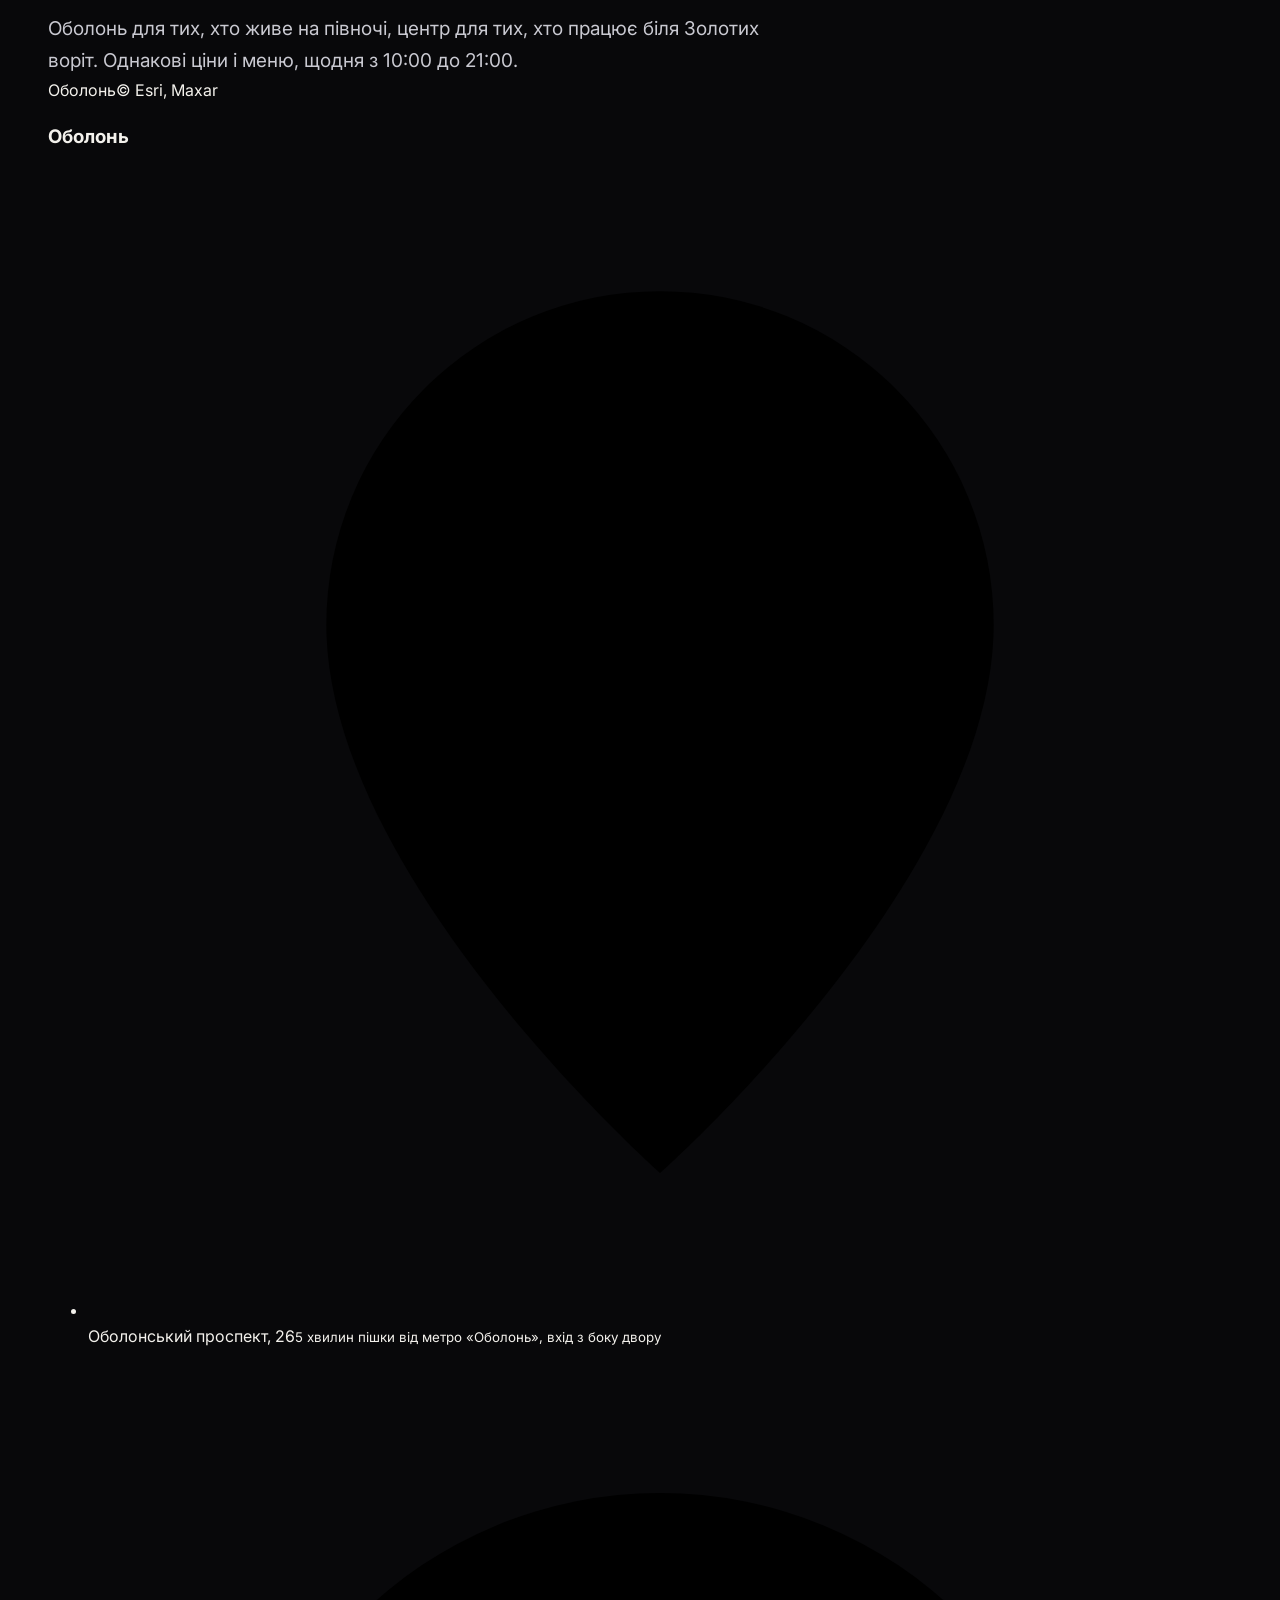
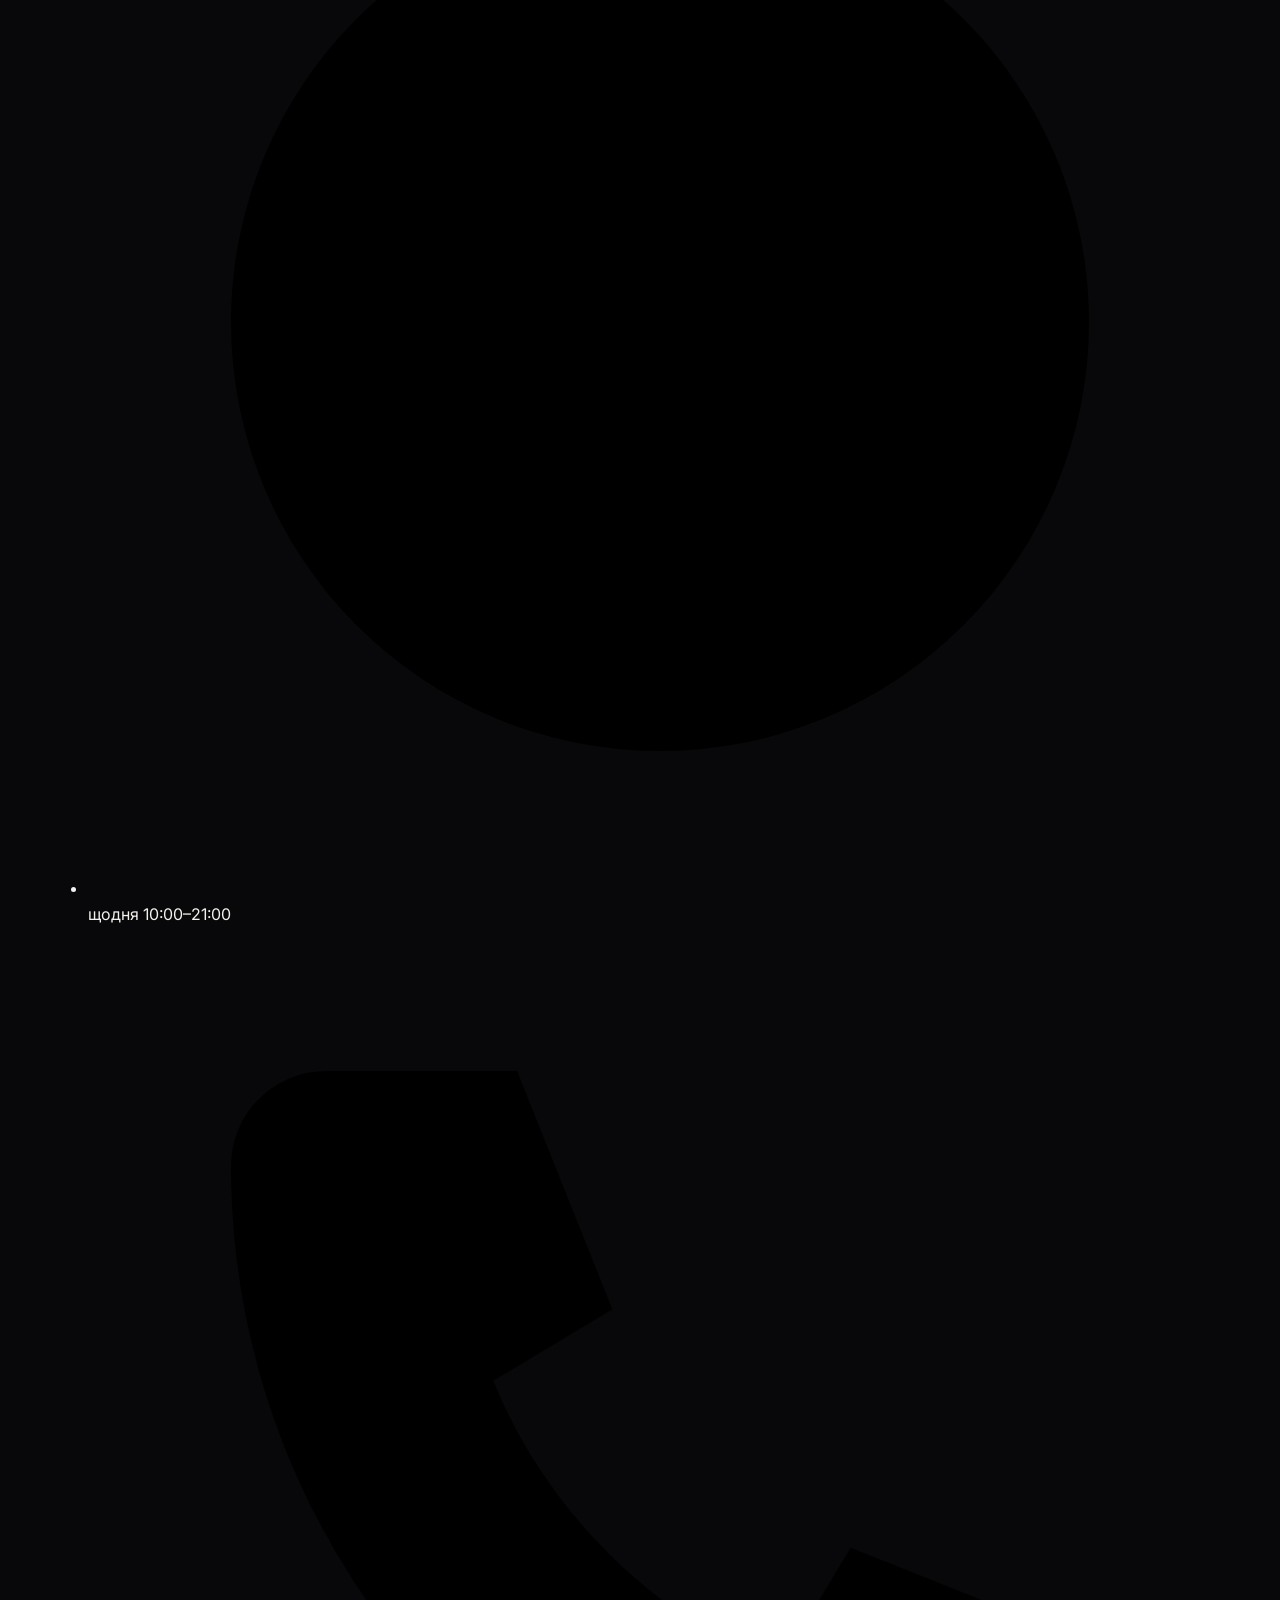
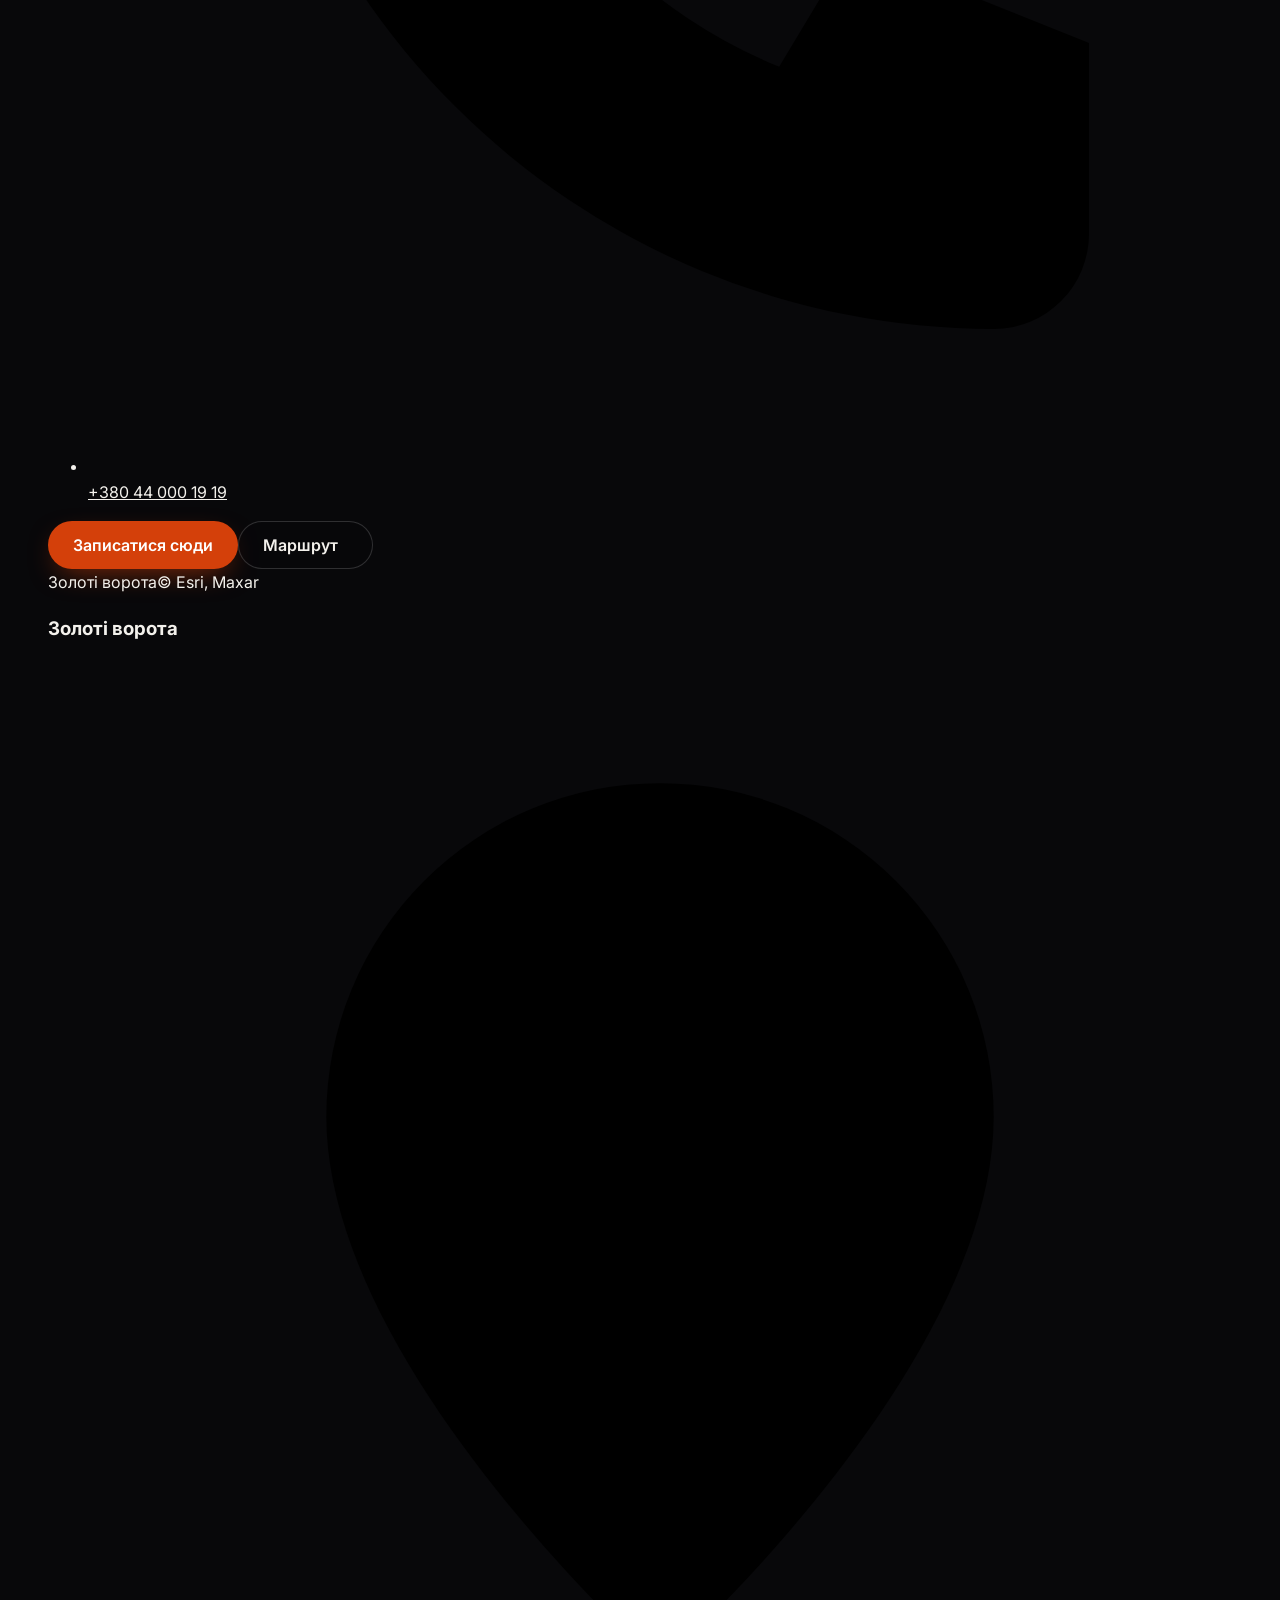
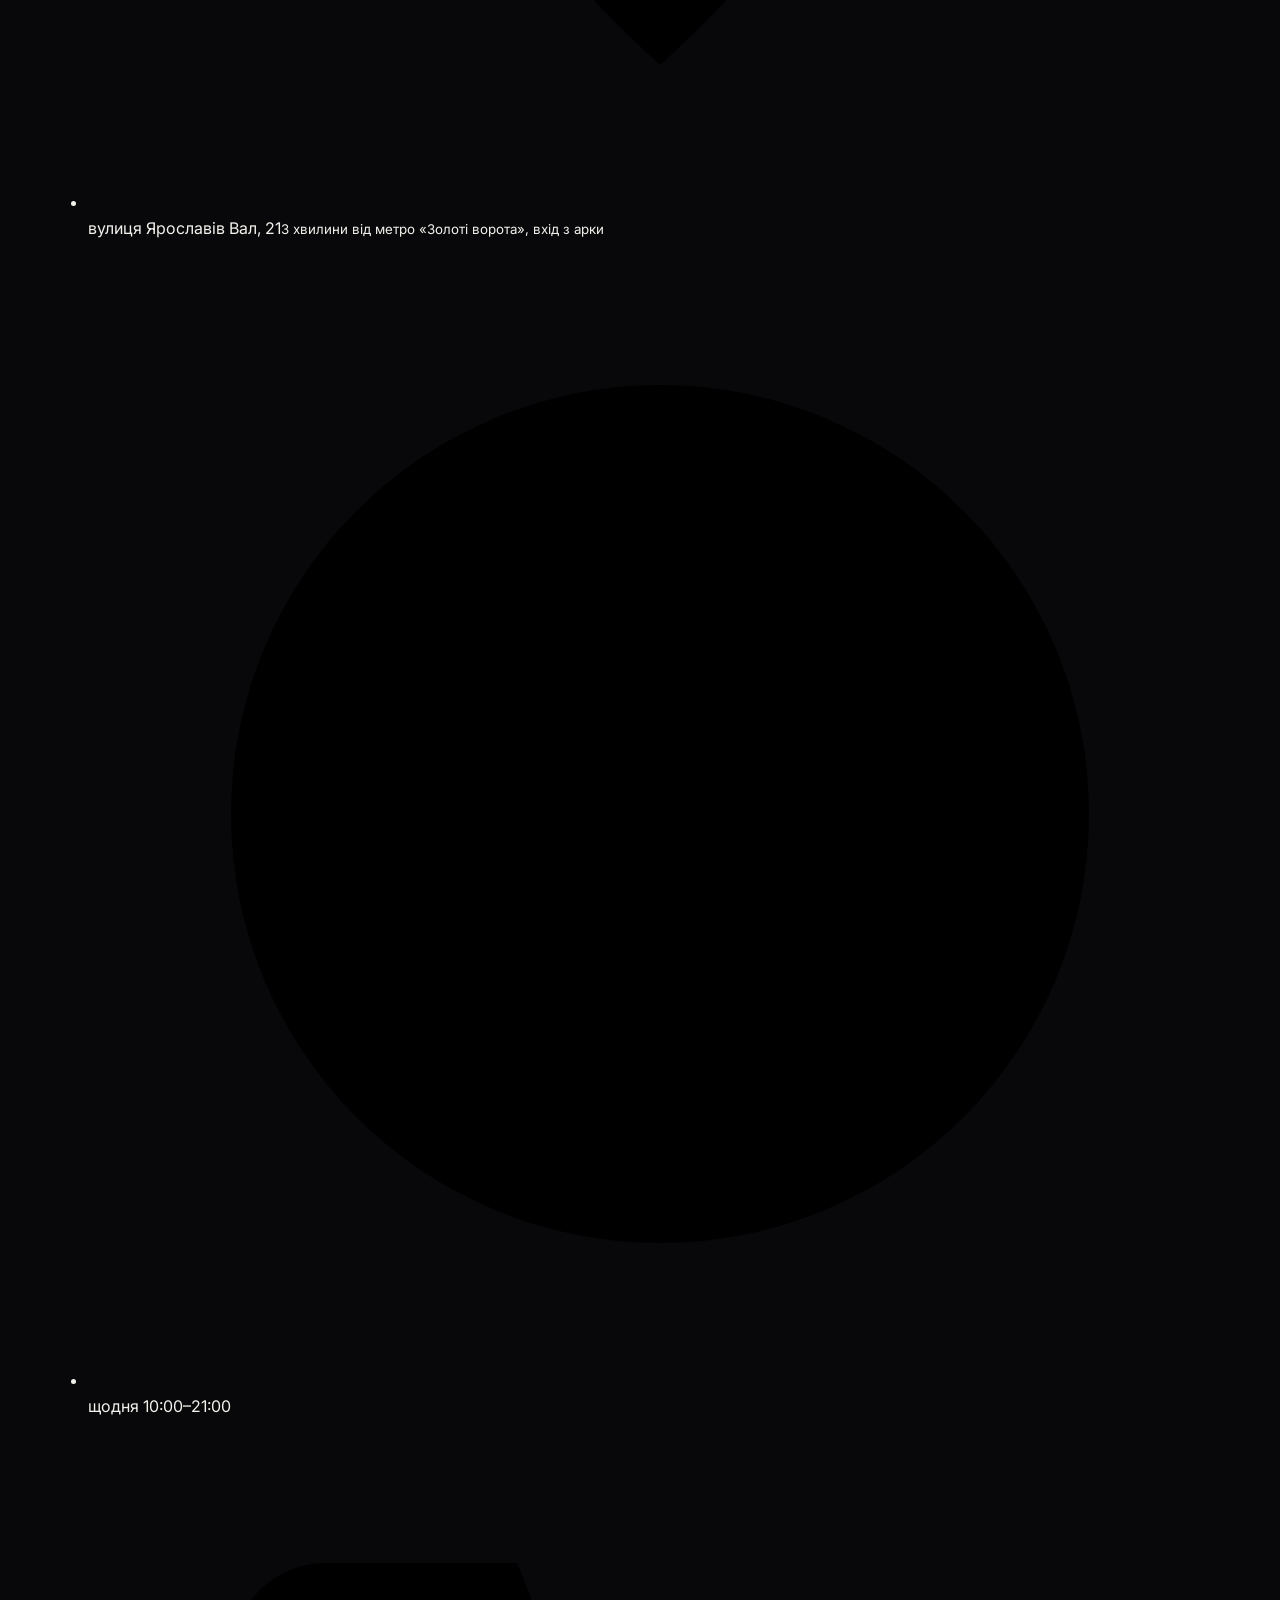
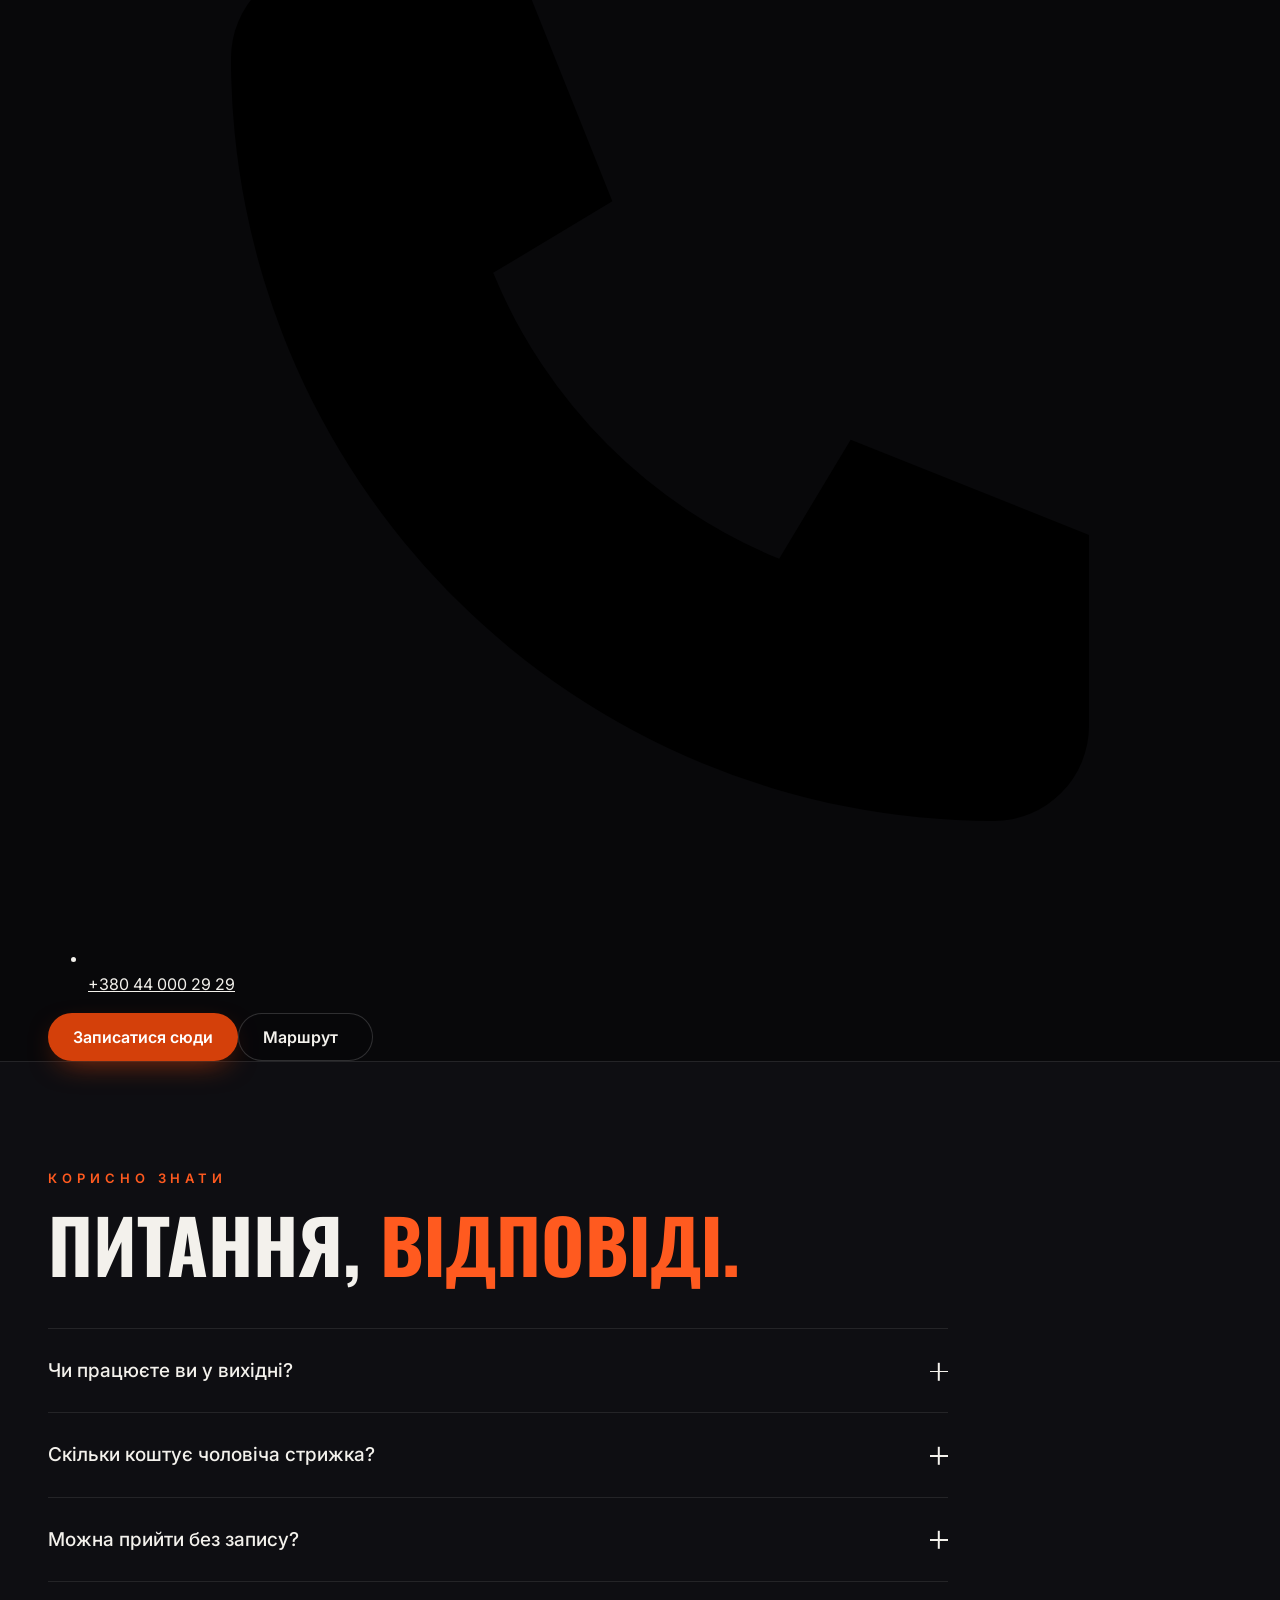
==== commit e0d3bd61: "barber-v2: barbershop interior photo in the about section Co-Authored-By: Claude Opus 5.5 <noreply@a" ====
--- a/barber-v2/index.html
+++ b/barber-v2/index.html
@@ -14,7 +14,7 @@
 <link href="https://fonts.googleapis.com/css2?family=Oswald:wght@600;700&family=Inter:wght@400;500;600;700&display=swap" rel="stylesheet">
 <link rel="preload" as="image" href="img/g4.jpg" media="(min-width: 681px)">
 <link rel="preload" as="image" href="img/g6.jpg" media="(max-width: 680px)">
-<link rel="stylesheet" href="styles.css?v=5">
+<link rel="stylesheet" href="styles.css?v=6">
 </head>
 <body>
 <a class="skip" href="#booking">Перейти до запису</a>
@@ -72,7 +72,7 @@
       <div class="counters reveal" id="counters"></div>
     </div>
     <figure class="why__photo reveal">
-      <img src="img/g5.jpg" alt="Вінтажне крісло і робоче місце барбера в Ferrum" loading="lazy" width="960" height="637">
+      <img src="img/shop.jpg" alt="Барбер стриже гостя в залі Ferrum з арковим вікном" loading="lazy" width="768" height="1024">
       <figcaption class="float-card"><b>Ми стрижемо. Ти посміхаєшся.</b><span>Точні фейди, класика і борода в спокійній атмосфері, куди не соромно привести і тата, і сина.</span></figcaption>
     </figure>
   </div>
@@ -253,7 +253,7 @@
     </div>
   </div>
   <div class="wrap foot__bottom">
-    <p>Концепт-сайт для портфоліо. Бренд вигаданий, фото: StockSnap (CC0).</p>
+    <p>Концепт-сайт для портфоліо. Бренд вигаданий, фото: StockSnap (CC0), jorj.barber (Flickr, public domain).</p>
   </div>
 </footer>
 
--- a/barber-v2/styles.css
+++ b/barber-v2/styles.css
@@ -120,7 +120,7 @@
 .counters b { display: block; font: var(--hw) 52px/1 var(--head); color: var(--acc-paper); text-transform: uppercase; }
 .counters span { font-size: 15px; color: #5A5A62; }
 .why__photo { margin: 0; position: relative; }
-.why__photo img { width: 100%; aspect-ratio: 4 / 5; object-fit: cover; border-radius: var(--r); }
+.why__photo img { width: 100%; height: auto; aspect-ratio: 4 / 5; object-fit: cover; border-radius: var(--r); }
 .float-card { position: absolute; left: -32px; bottom: -28px; max-width: 320px; background: #F6F4EF; border-radius: 18px; padding: 22px 24px; box-shadow: 0 30px 60px -20px rgba(0,0,0,.35); animation: bob 6s ease-in-out infinite; }
 .float-card b { display: block; font: var(--hw) 26px/1 var(--head); text-transform: uppercase; margin-bottom: 8px; color: var(--ink); }
 .float-card span { font-size: 14.5px; color: #55555D; line-height: 1.55; display: block; }
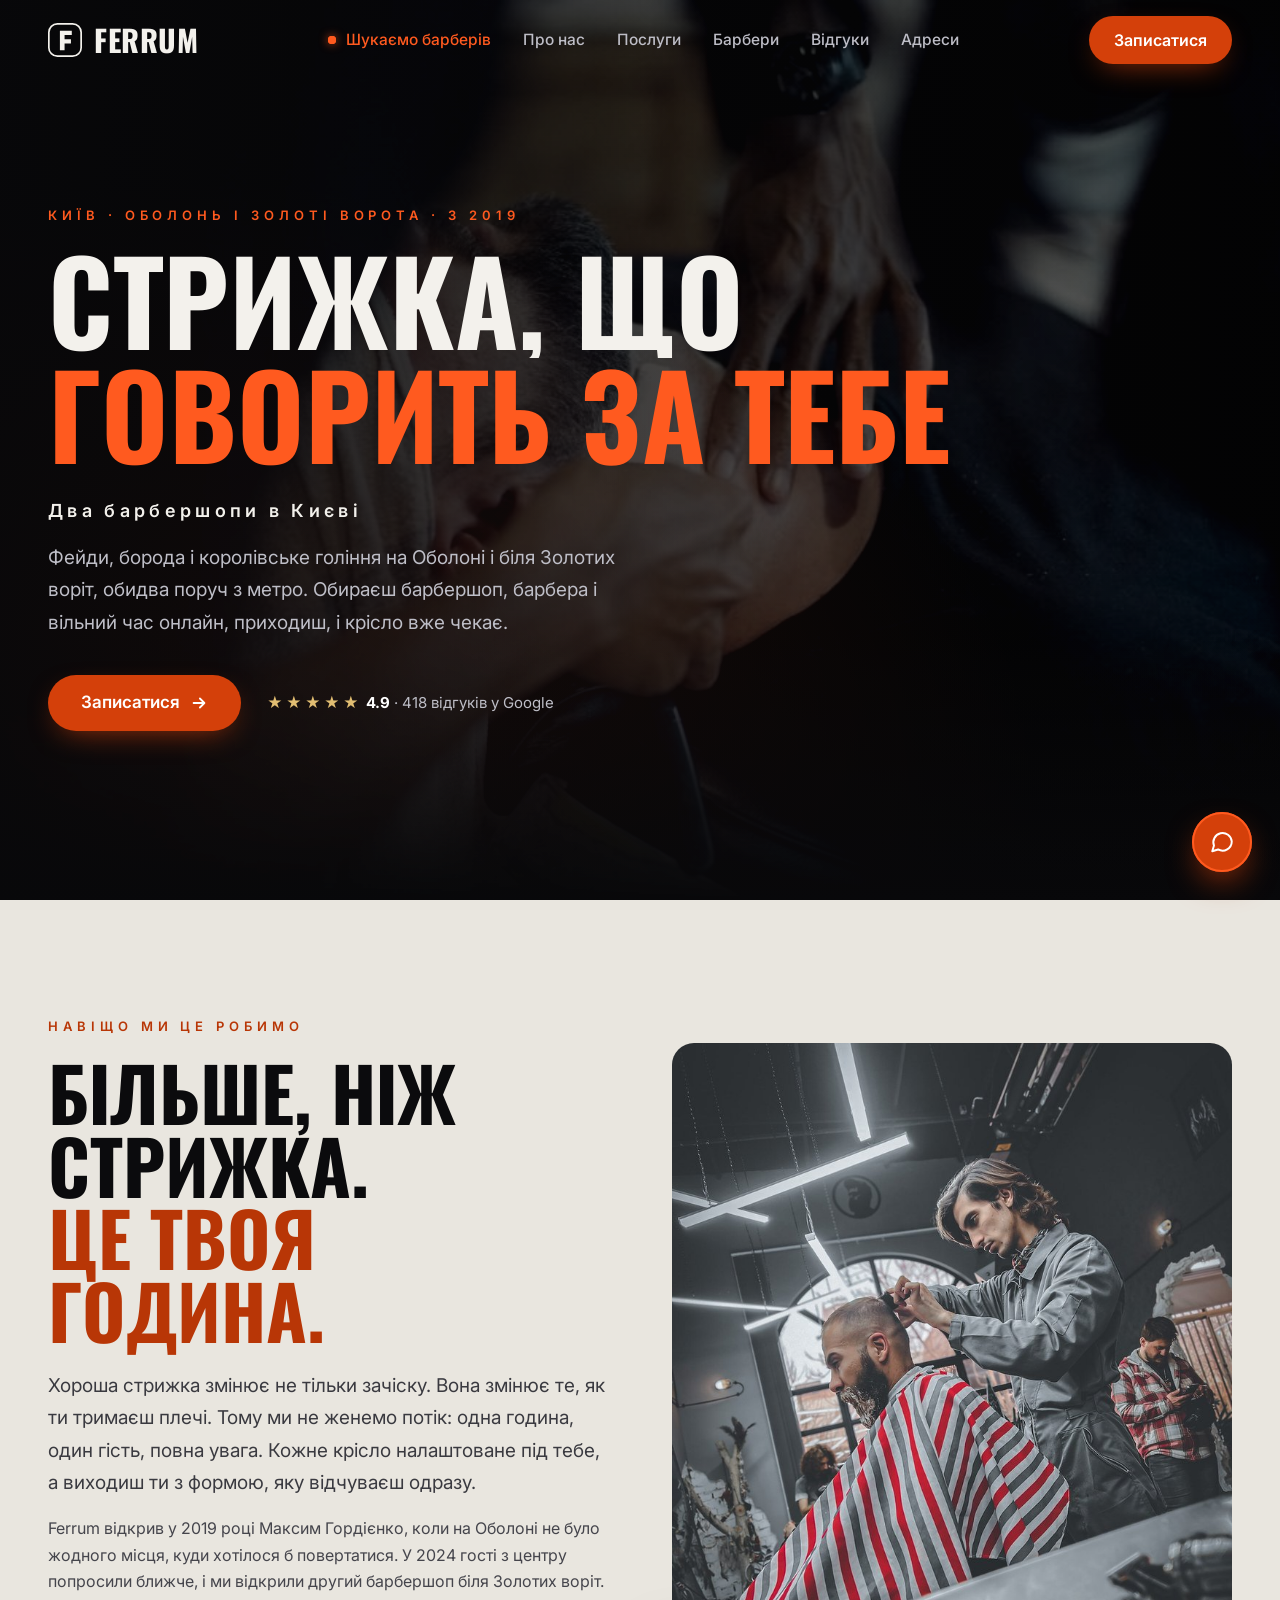
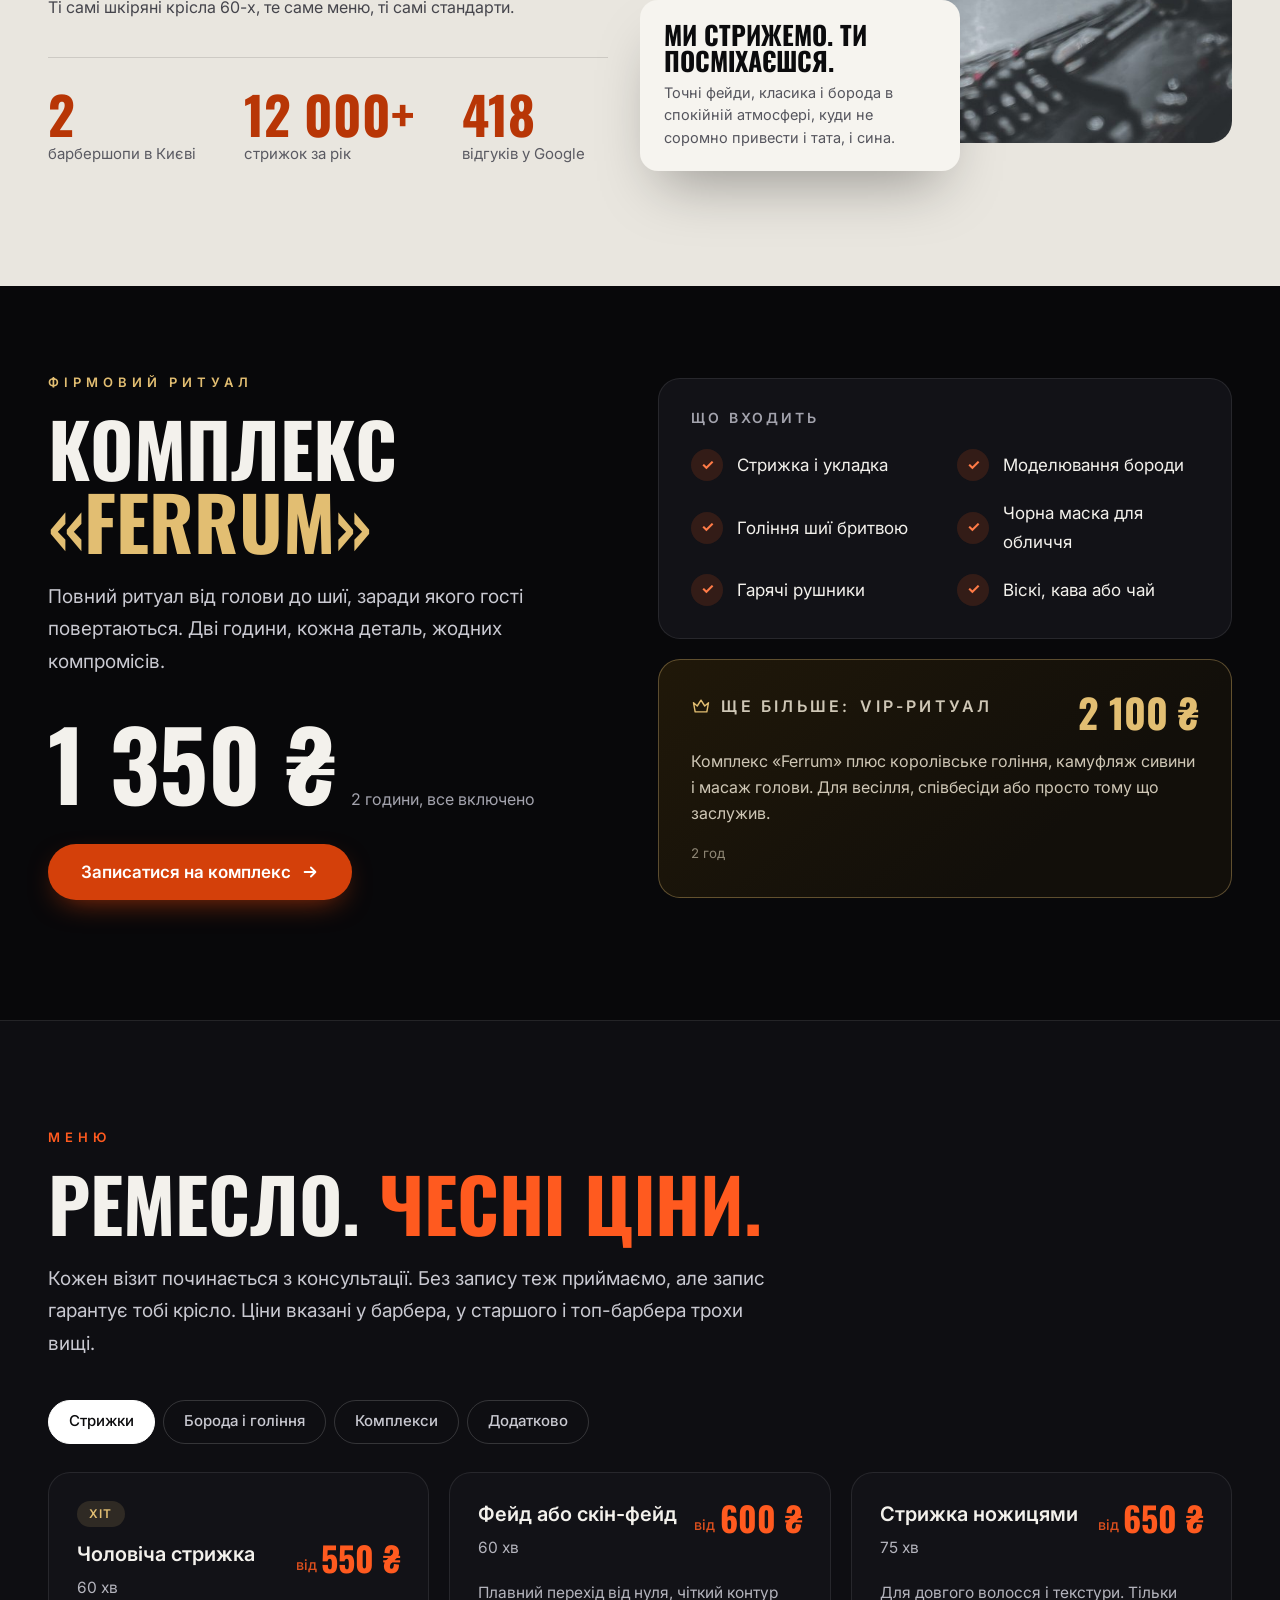
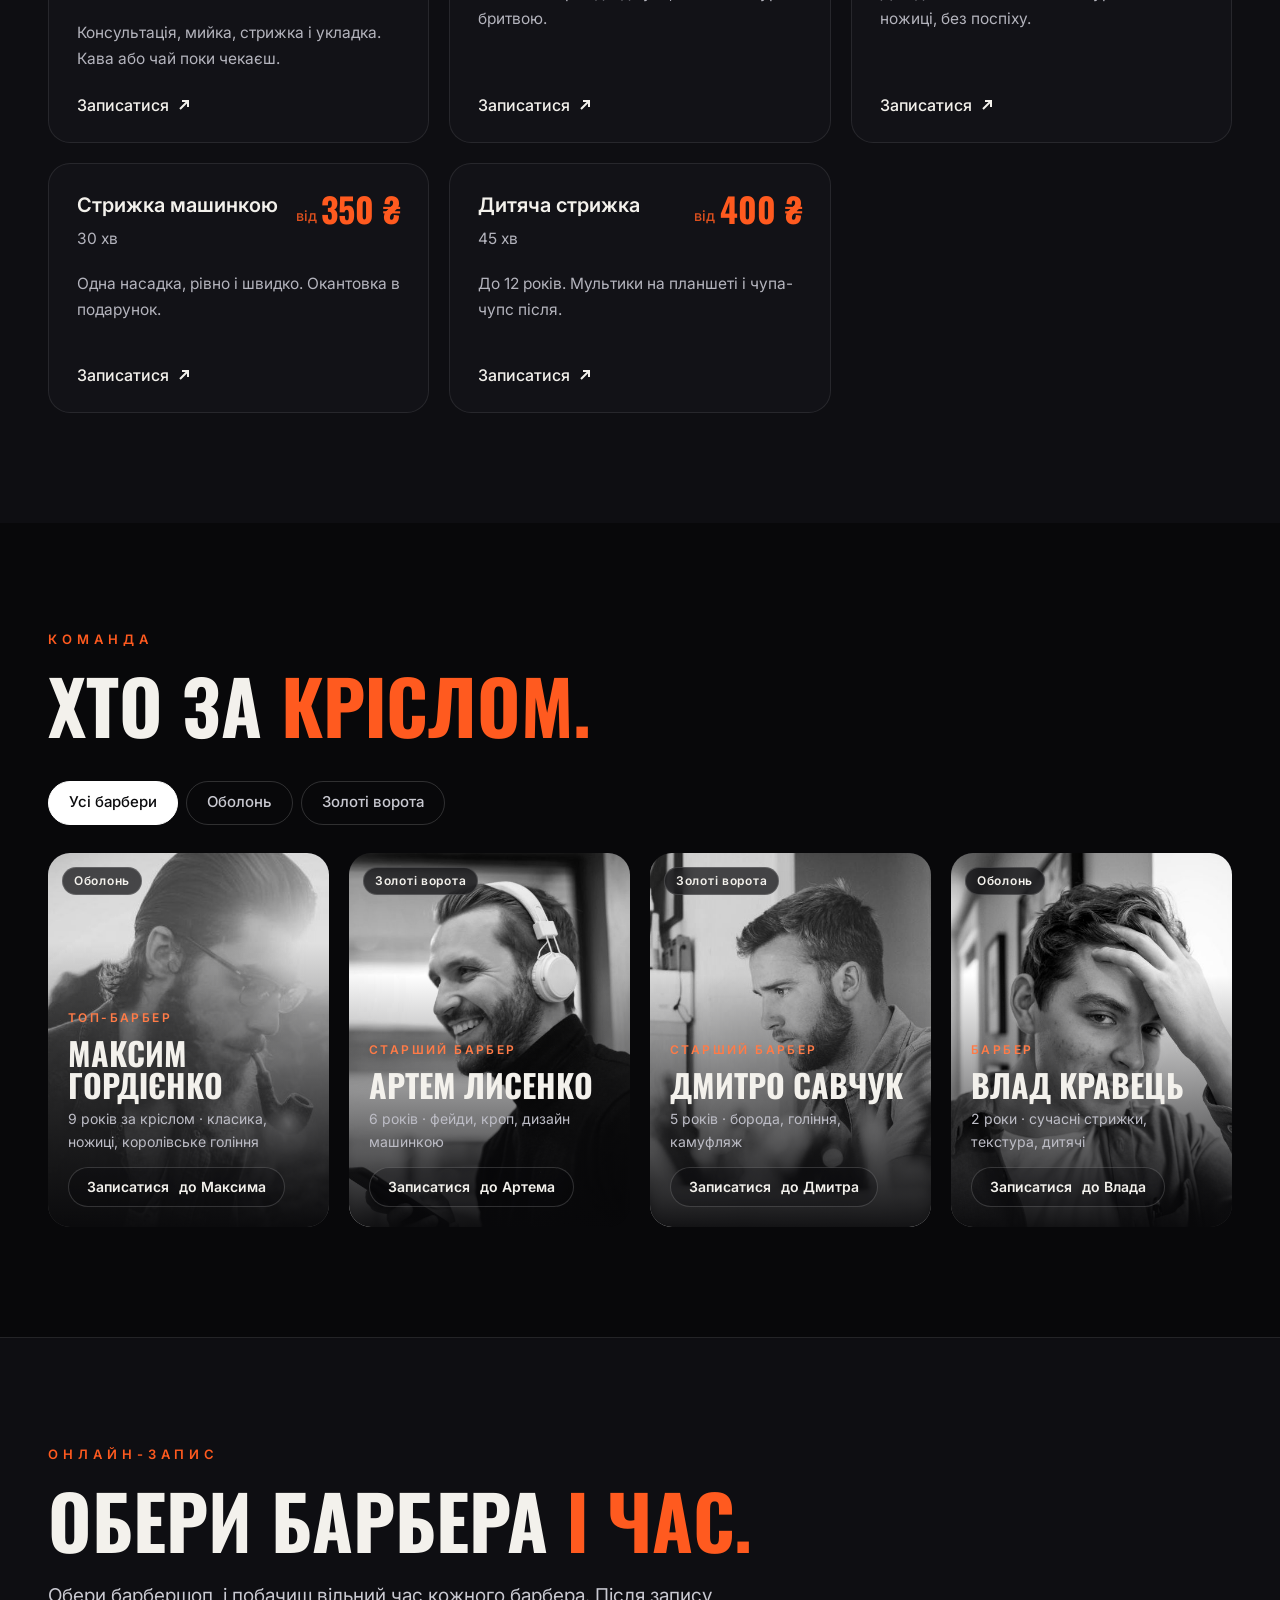
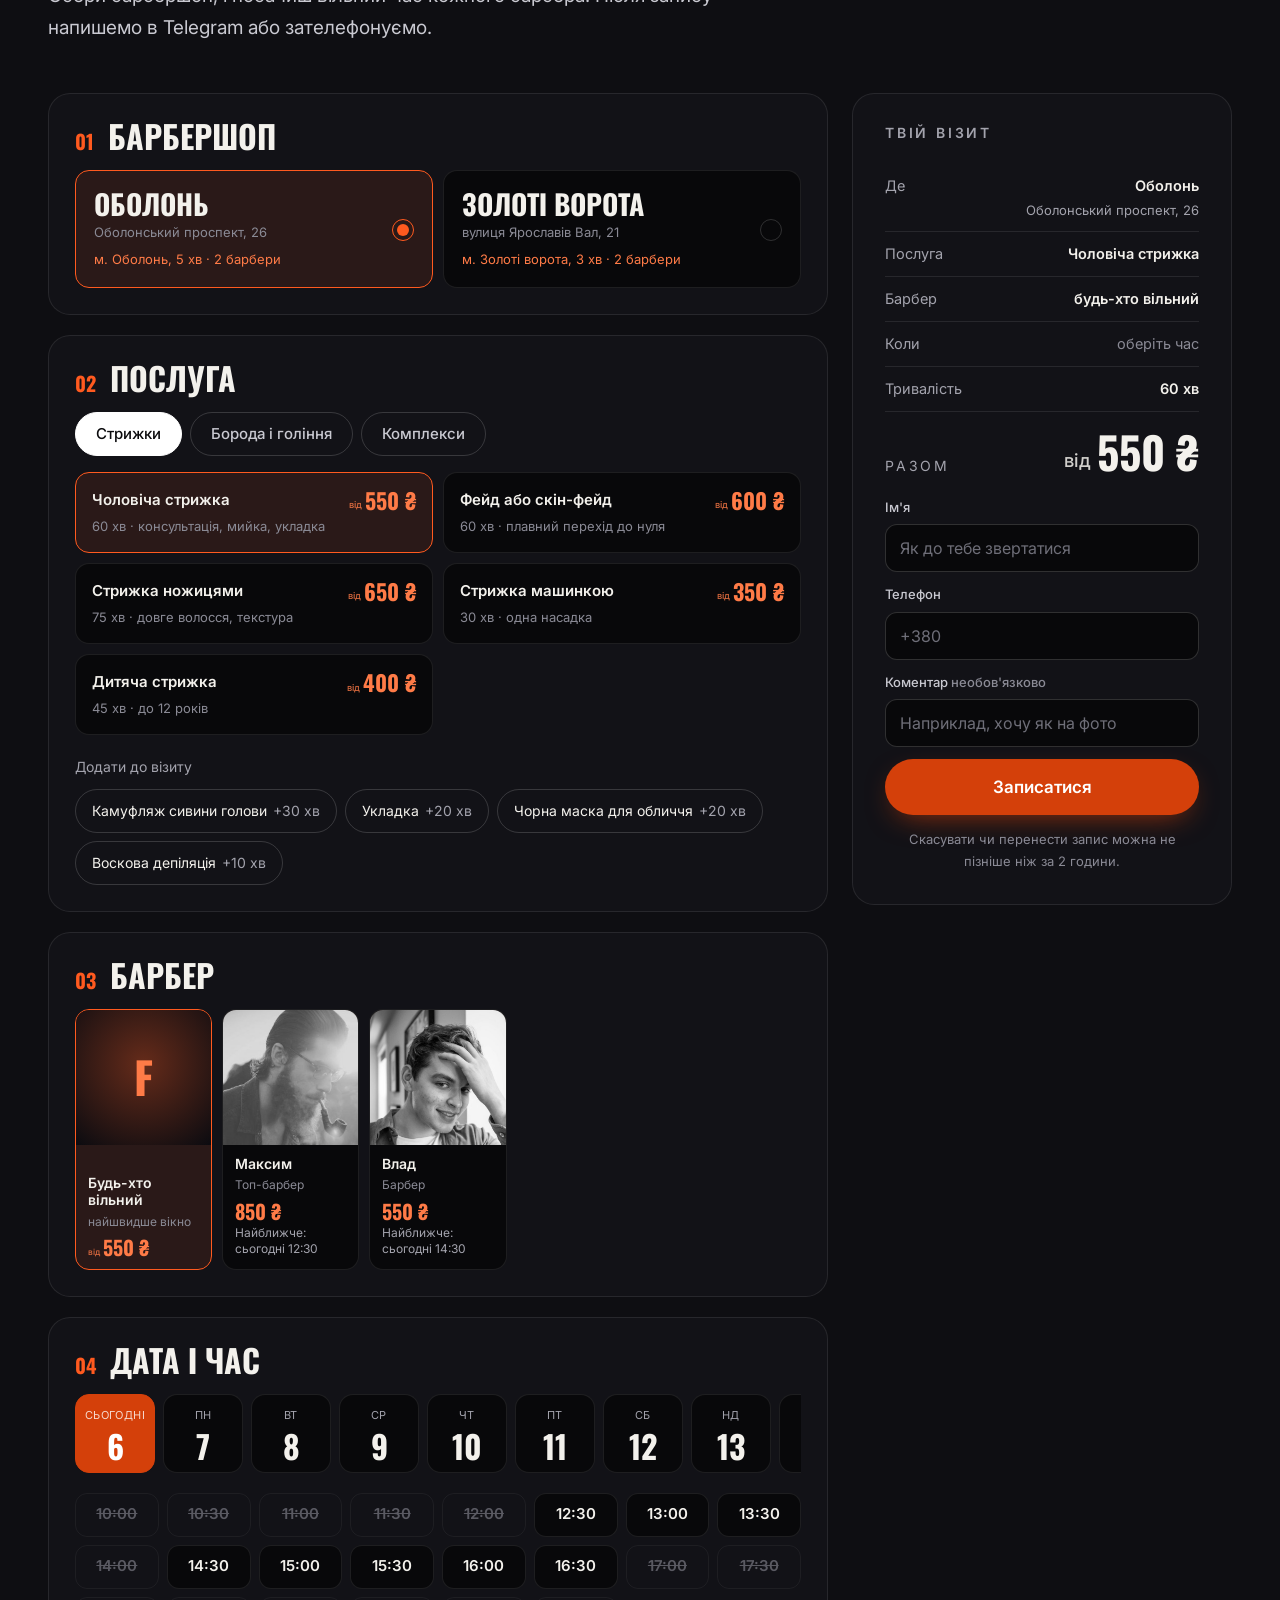
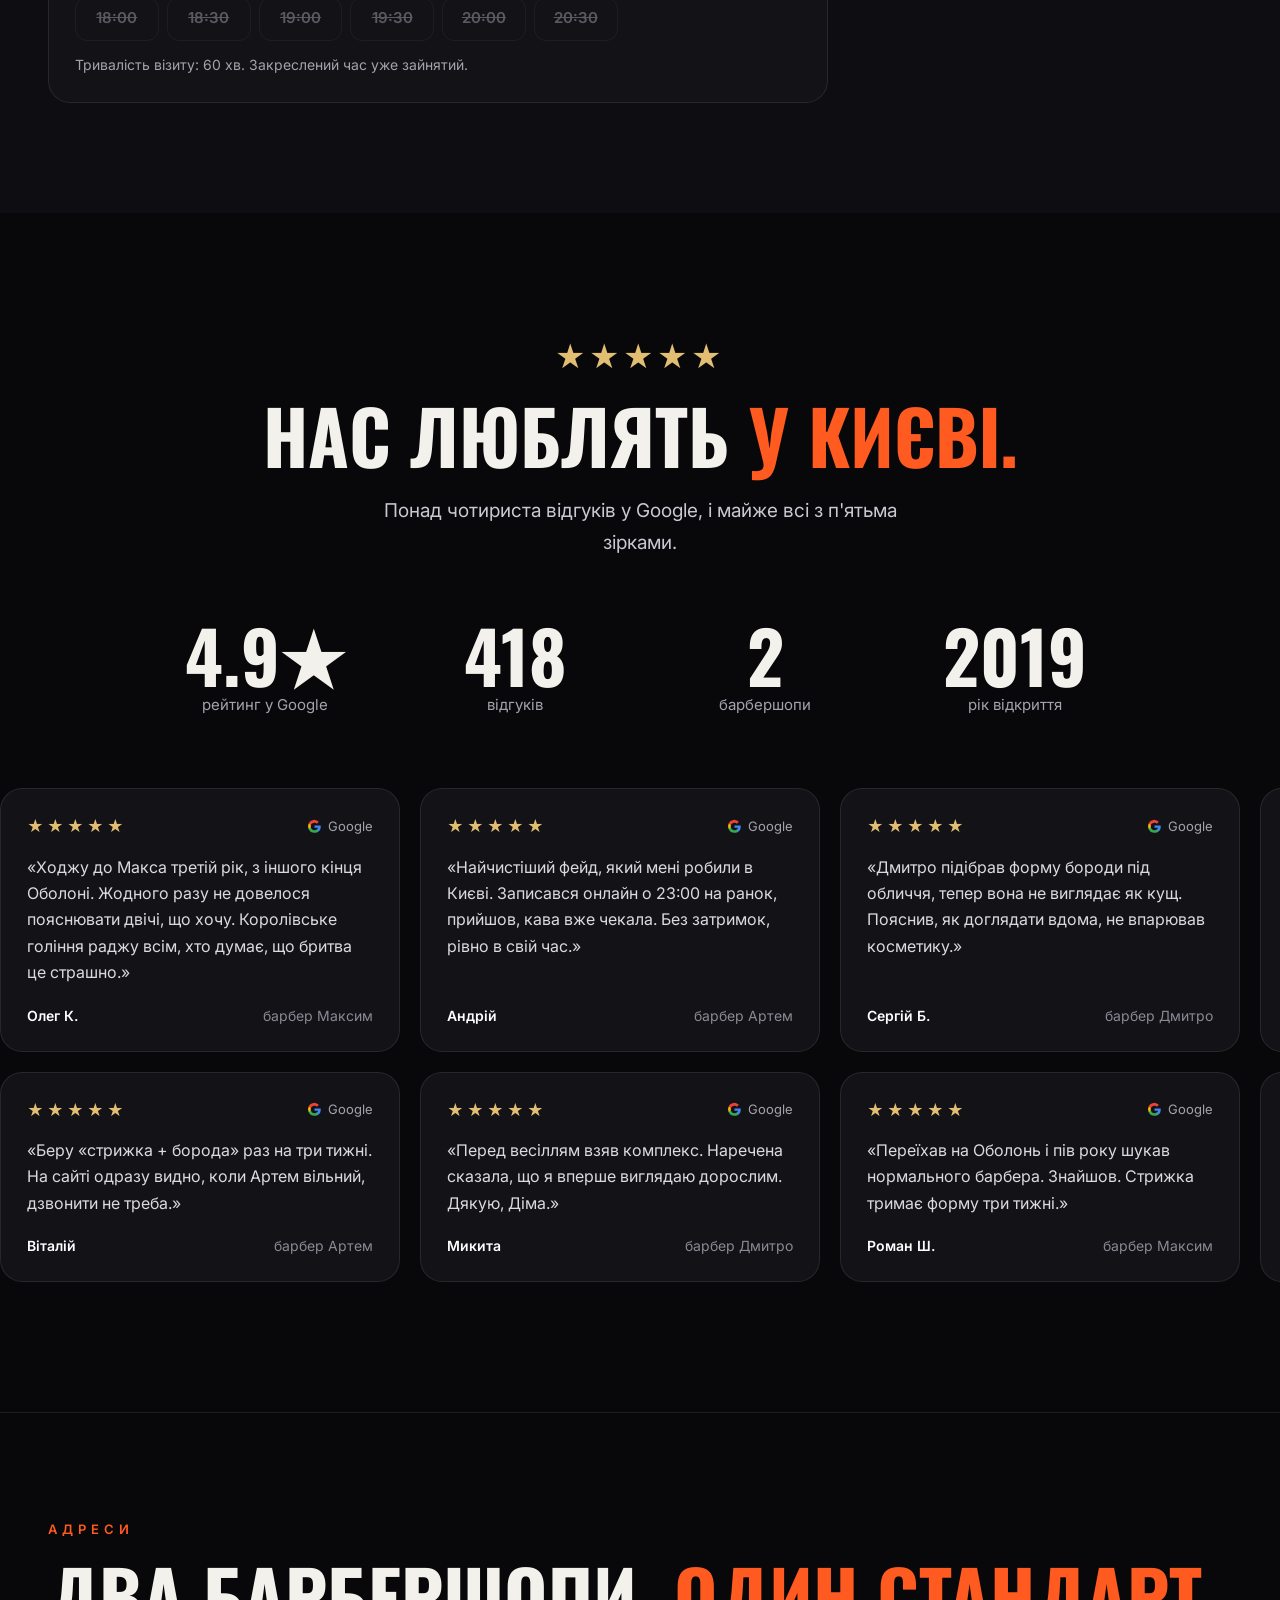
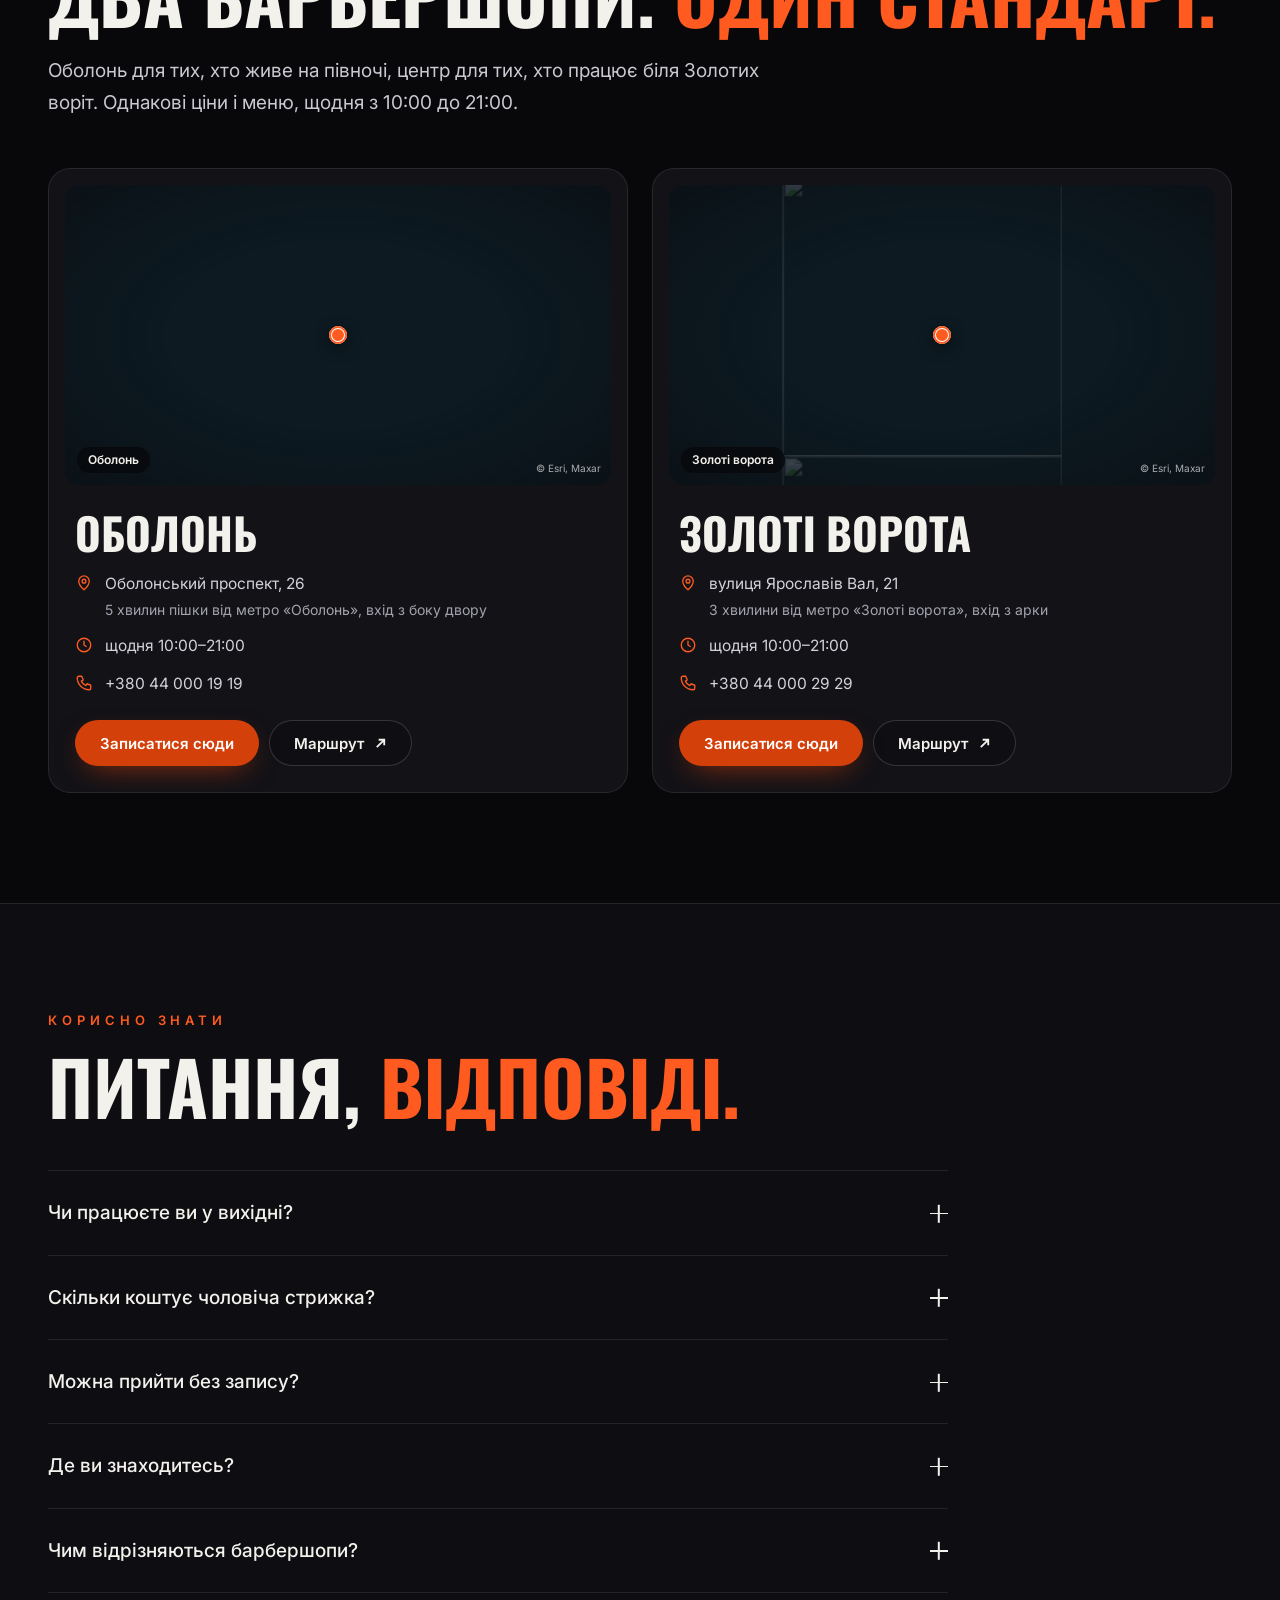
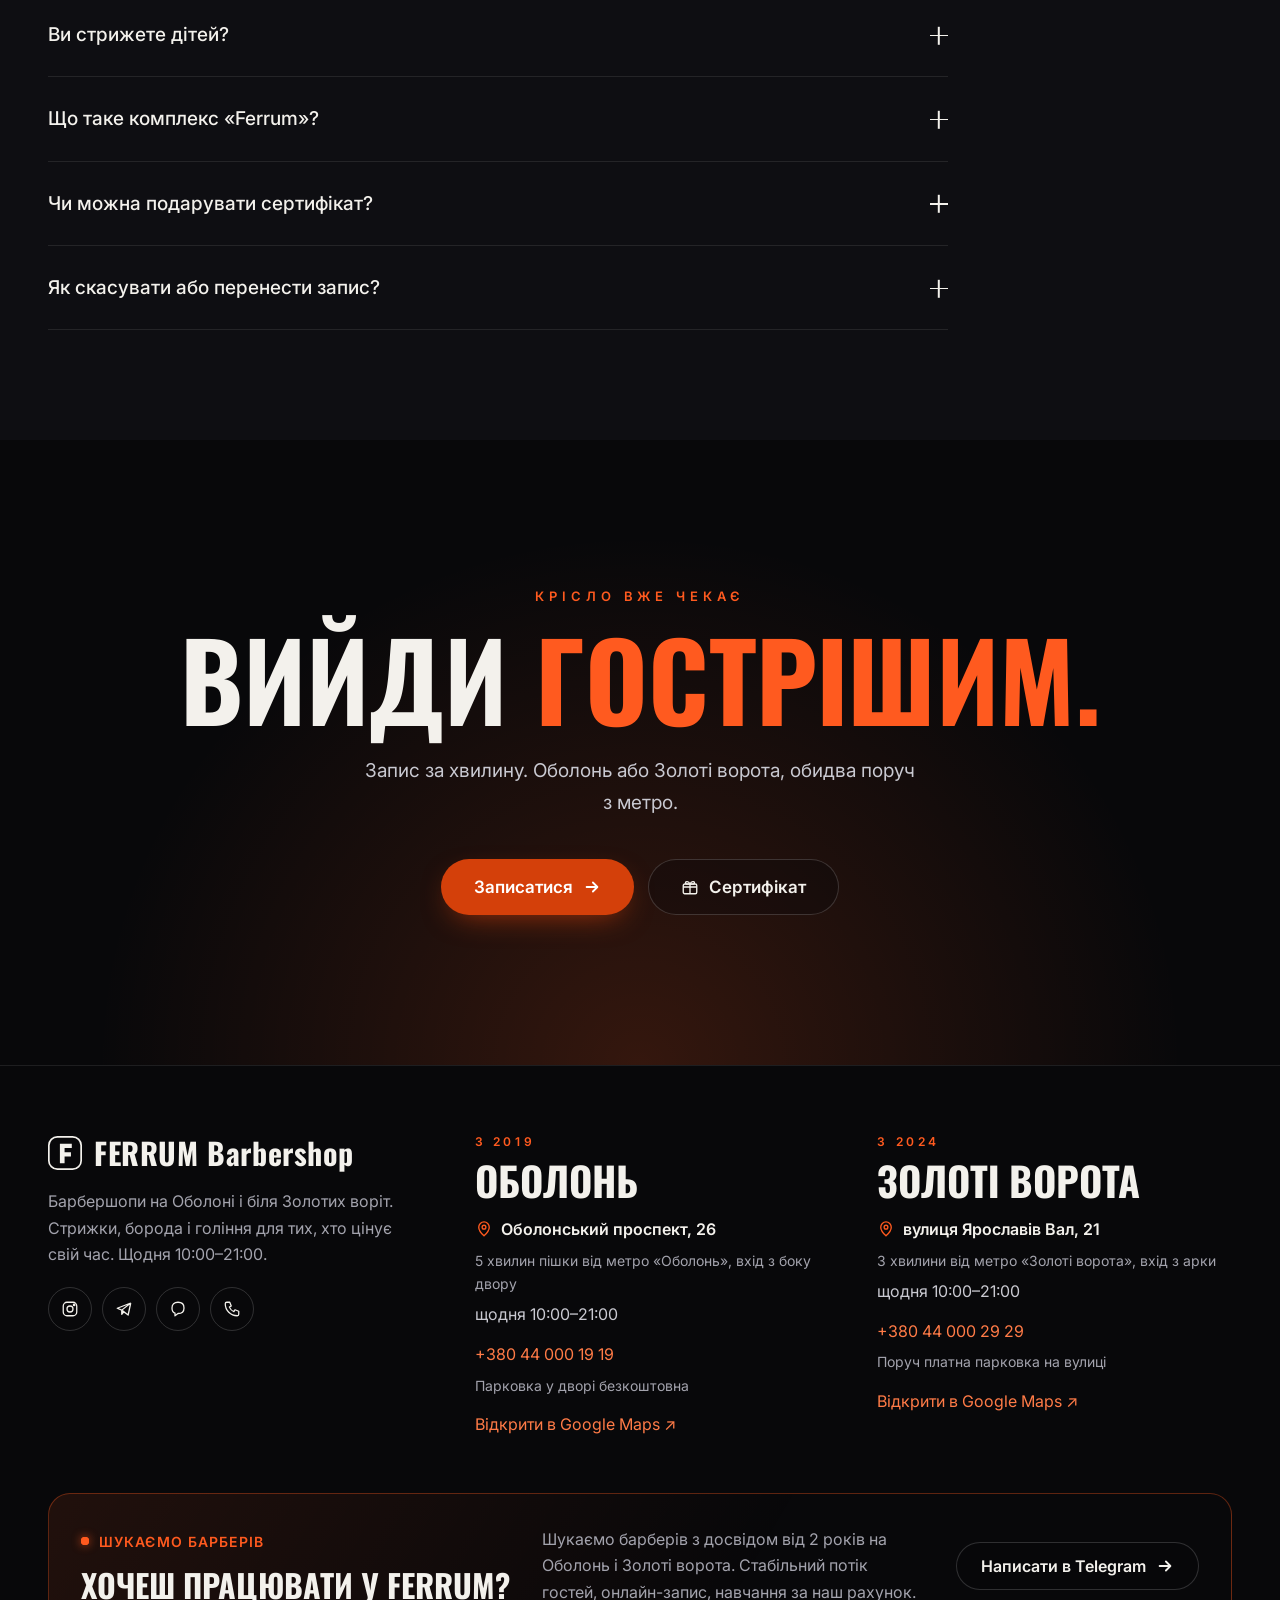
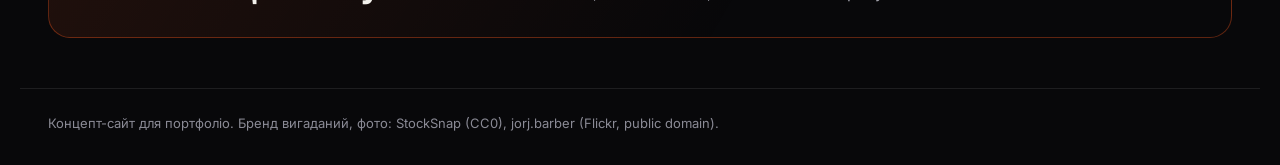
==== commit 52a21223: "barber-v2: fix broken CSS for locations, remove ticker, wider date chips Co-Authored-By: Claude Opus" ====
--- a/barber-v2/index.html
+++ b/barber-v2/index.html
@@ -14,7 +14,7 @@
 <link href="https://fonts.googleapis.com/css2?family=Oswald:wght@600;700&family=Inter:wght@400;500;600;700&display=swap" rel="stylesheet">
 <link rel="preload" as="image" href="img/g4.jpg" media="(min-width: 681px)">
 <link rel="preload" as="image" href="img/g6.jpg" media="(max-width: 680px)">
-<link rel="stylesheet" href="styles.css?v=6">
+<link rel="stylesheet" href="styles.css?v=7">
 </head>
 <body>
 <a class="skip" href="#booking">Перейти до запису</a>
@@ -58,8 +58,6 @@
   </div>
 </section>
 
-<!-- TICKER -->
-<div class="ticker" aria-hidden="true"><div class="ticker__track" id="ticker"></div></div>
 
 <!-- WHY -->
 <section class="why" id="why">
@@ -264,6 +262,6 @@
 
 <script src="config.js?v=4"></script>
 <script src="data.js?v=2"></script>
-<script src="app.js?v=5"></script>
+<script src="app.js?v=7"></script>
 </body>
 </html>
--- a/barber-v2/styles.css
+++ b/barber-v2/styles.css
@@ -101,11 +101,6 @@
 .rating { font-size: 15px; color: #BEBEC7; margin-left: 10px; }
 .rating b { color: #fff; }
 
-/* TICKER */
-.ticker { border-block: 1px solid var(--line); background: var(--bg2); overflow: hidden; padding: 20px 0; }
-.ticker__track { display: flex; width: max-content; animation: marquee 38s linear infinite; }
-.ticker__track span { font: var(--hw) 30px/1 var(--head); text-transform: uppercase; letter-spacing: .02em; padding: 0 28px; white-space: nowrap; display: flex; align-items: center; gap: 56px; }
-.ticker__track span::after { content: "✦"; color: var(--acc); font-size: 18px; }
 @keyframes marquee { to { transform: translateX(-50%); } }
 
 /* WHY — світла секція */
@@ -217,9 +212,9 @@
 .bopt__p { font: var(--hw) 20px/1 var(--head); color: var(--acc-hi); margin-top: 6px; display: block; }
 .bopt__next { font-size: 12px; color: var(--muted); display: block; margin-top: 4px; line-height: 1.35; }
 .days { display: flex; gap: 8px; overflow-x: auto; padding-bottom: 6px; margin-bottom: 14px; scrollbar-width: thin; scrollbar-color: var(--line2) transparent; }
-.day { flex: none; width: 64px; padding: 10px 0; border: 1px solid var(--line); border-radius: 14px; background: var(--bg); cursor: pointer; text-align: center; transition: all .2s; }
-.day small { display: block; font-size: 12px; color: var(--muted); text-transform: uppercase; }
-.day b { display: block; font: var(--hw) 30px/1 var(--head); margin-top: 3px; }
+.day { flex: none; min-width: 80px; padding: 11px 8px 10px; border: 1px solid var(--line); border-radius: 14px; background: var(--bg); cursor: pointer; text-align: center; transition: all .2s; }
+.day small { display: block; font-size: 11px; letter-spacing: .04em; color: var(--muted); text-transform: uppercase; white-space: nowrap; }
+.day b { display: block; font: var(--hw) 32px/1 var(--head); margin-top: 5px; }
 .day:hover { border-color: var(--line2); }
 .day.is-on { background: var(--acc-btn); border-color: var(--acc-btn); color: var(--acc-ink); }
 .day.is-on small { color: currentColor; opacity: .8; }
@@ -372,8 +367,6 @@
   .hero__cta { gap: 10px; }
   .hero__cta .btn { flex: 1 1 auto; height: 52px; padding: 0 20px; font-size: 16px; }
   .rating { margin: 6px 0 0; font-size: 14px; }
-  .ticker { padding: 14px 0; }
-  .ticker__track span { font-size: 24px; padding: 0 16px; gap: 32px; }
 
   .why { padding: 80px 0 100px; }
   .counters { gap: 26px; }
@@ -501,7 +494,6 @@
   .hero__title { font-size: 54px; }
 }
 @media (max-width: 380px) { .hero__title { font-size: 48px; } }
-@media (max-width: 680px) { 
 /* Адреси: картки з супутниковою картою */
 .locsec { padding: 110px 0; border-top: 1px solid var(--line); }
 .lcards { display: grid; grid-template-columns: 1fr 1fr; gap: 24px; margin-top: 48px; }
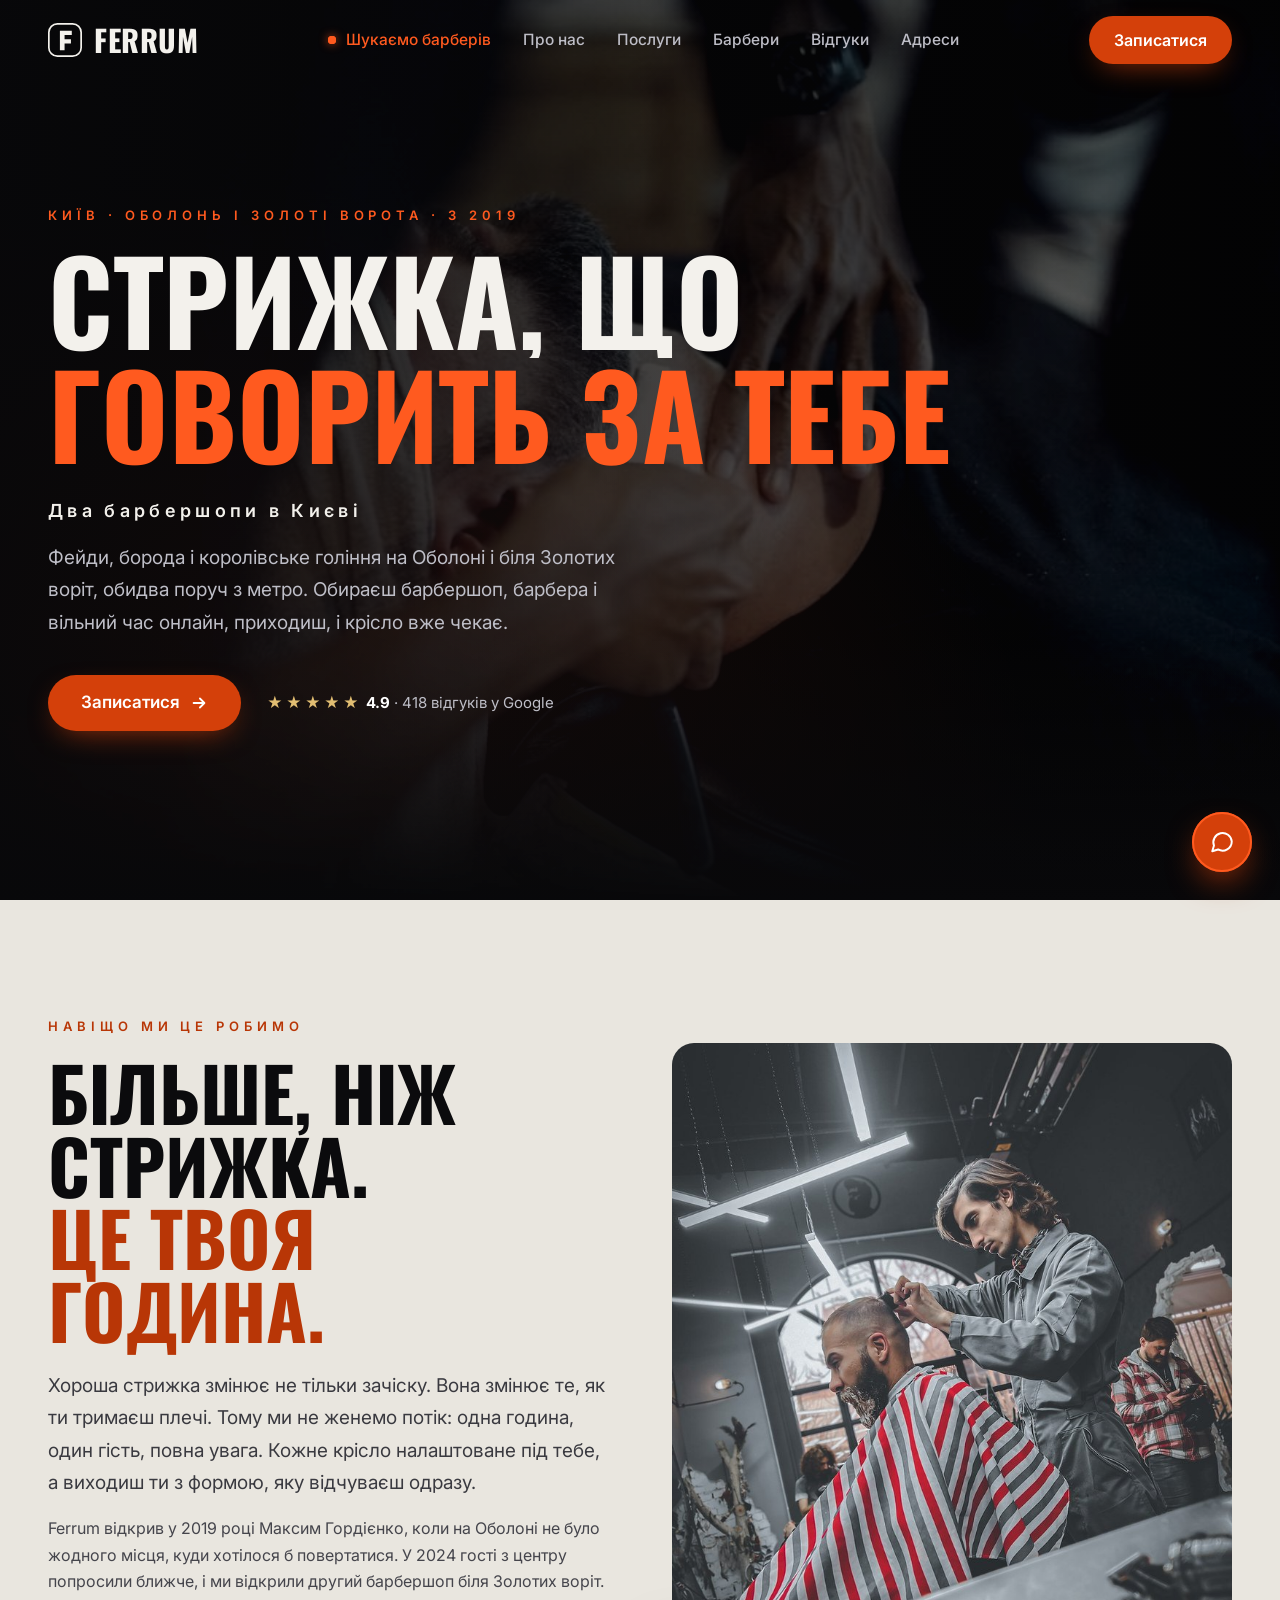
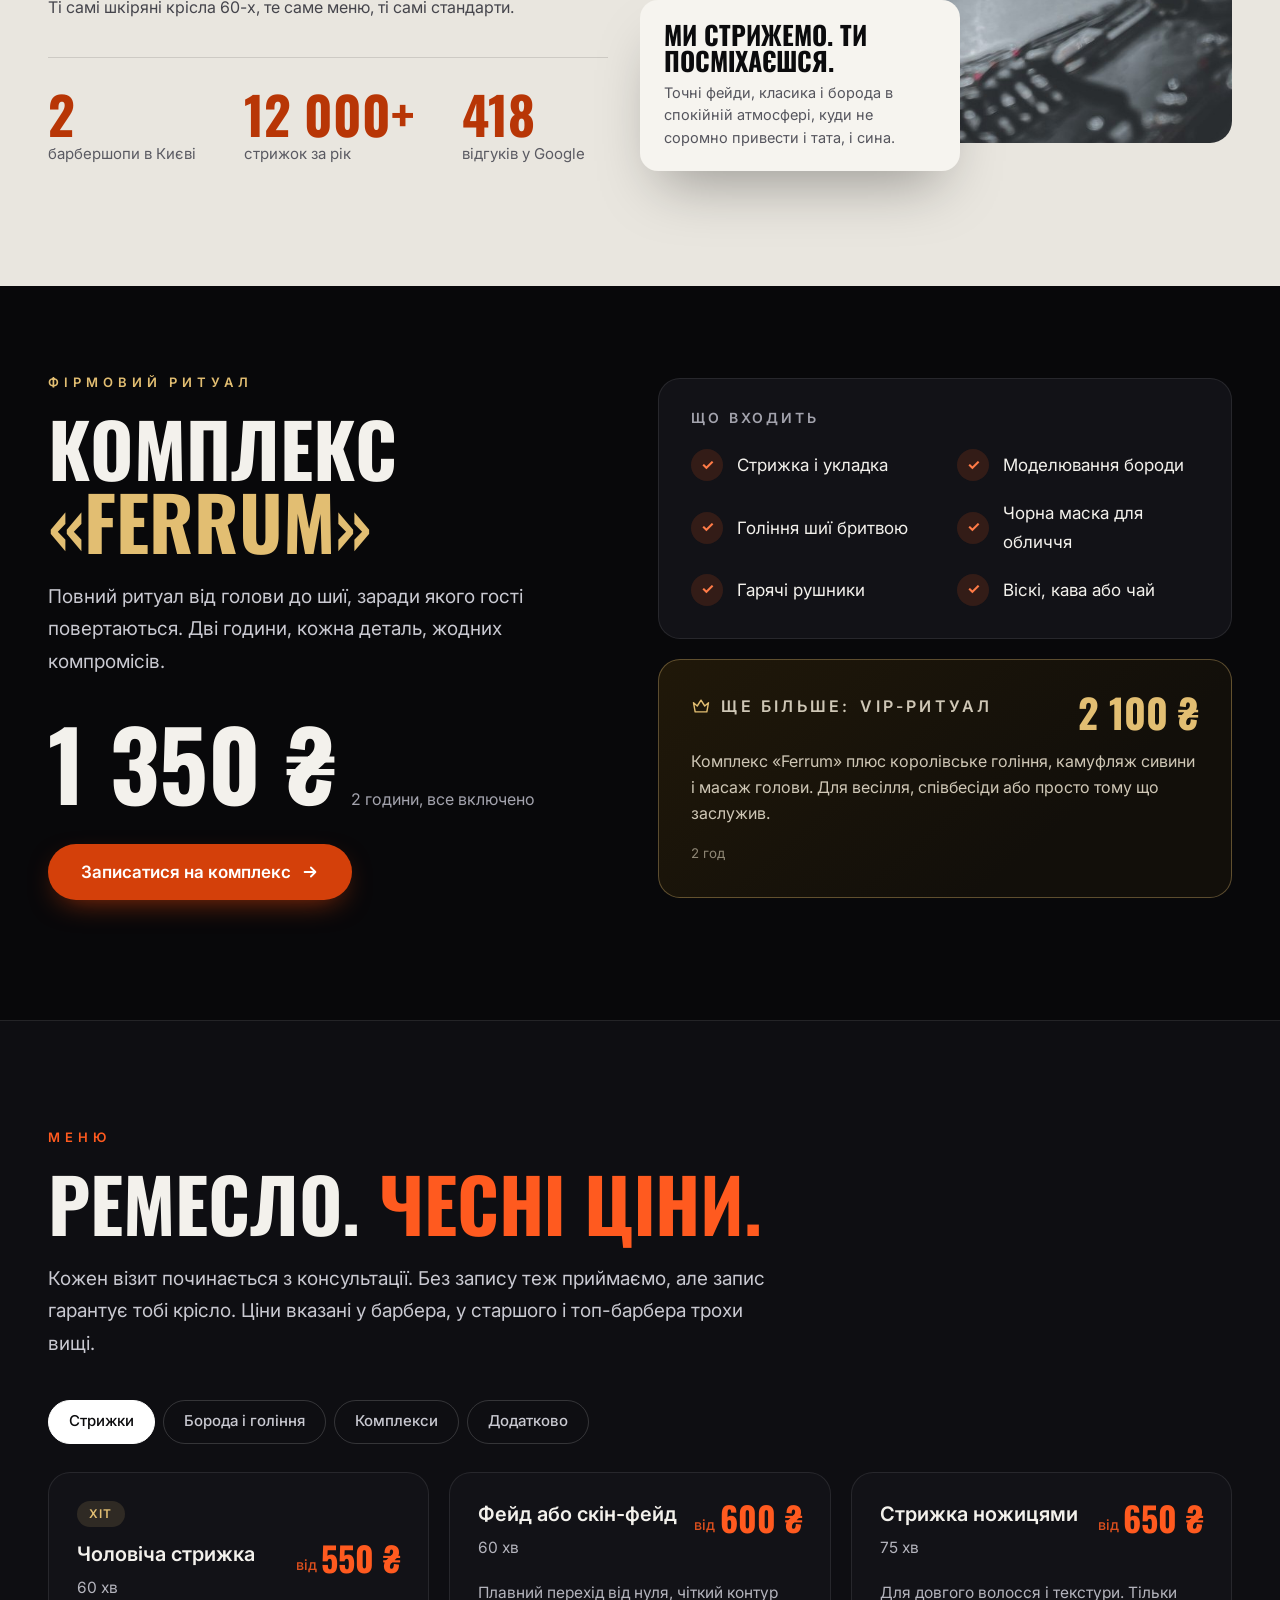
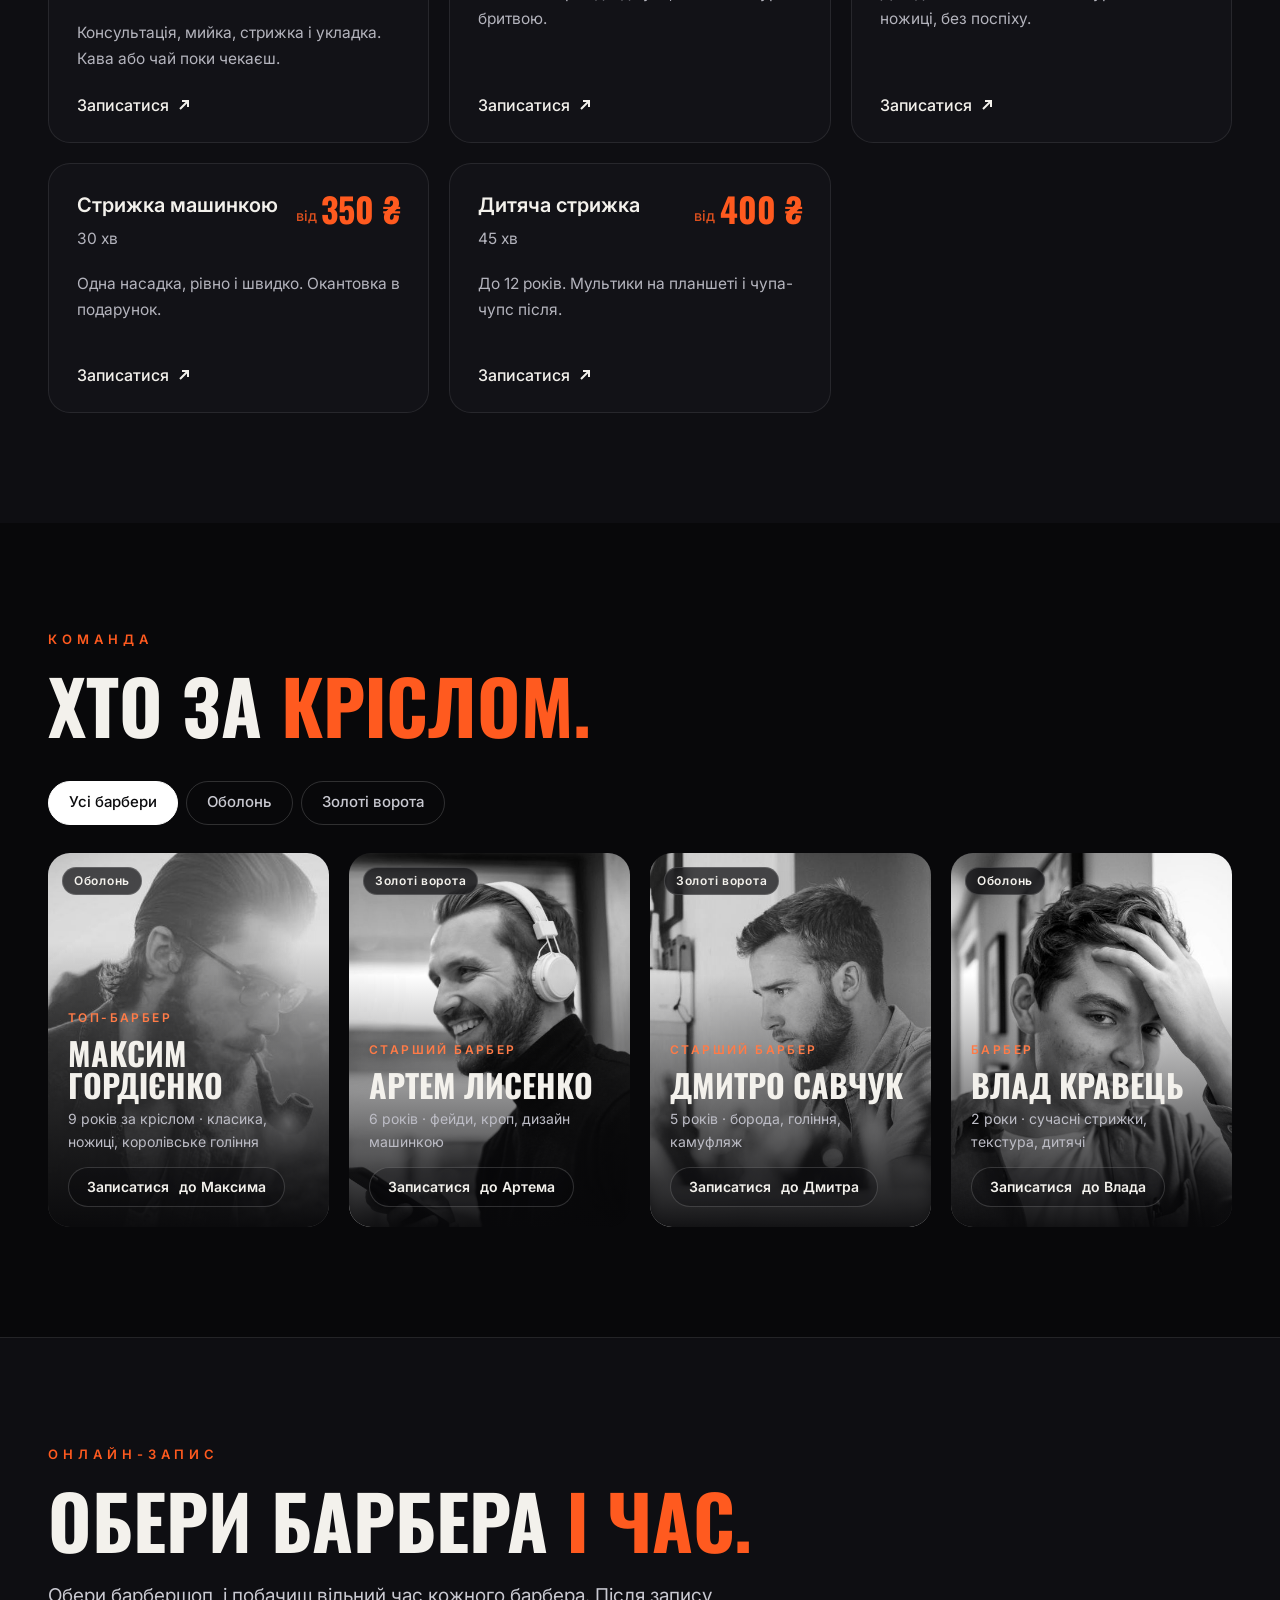
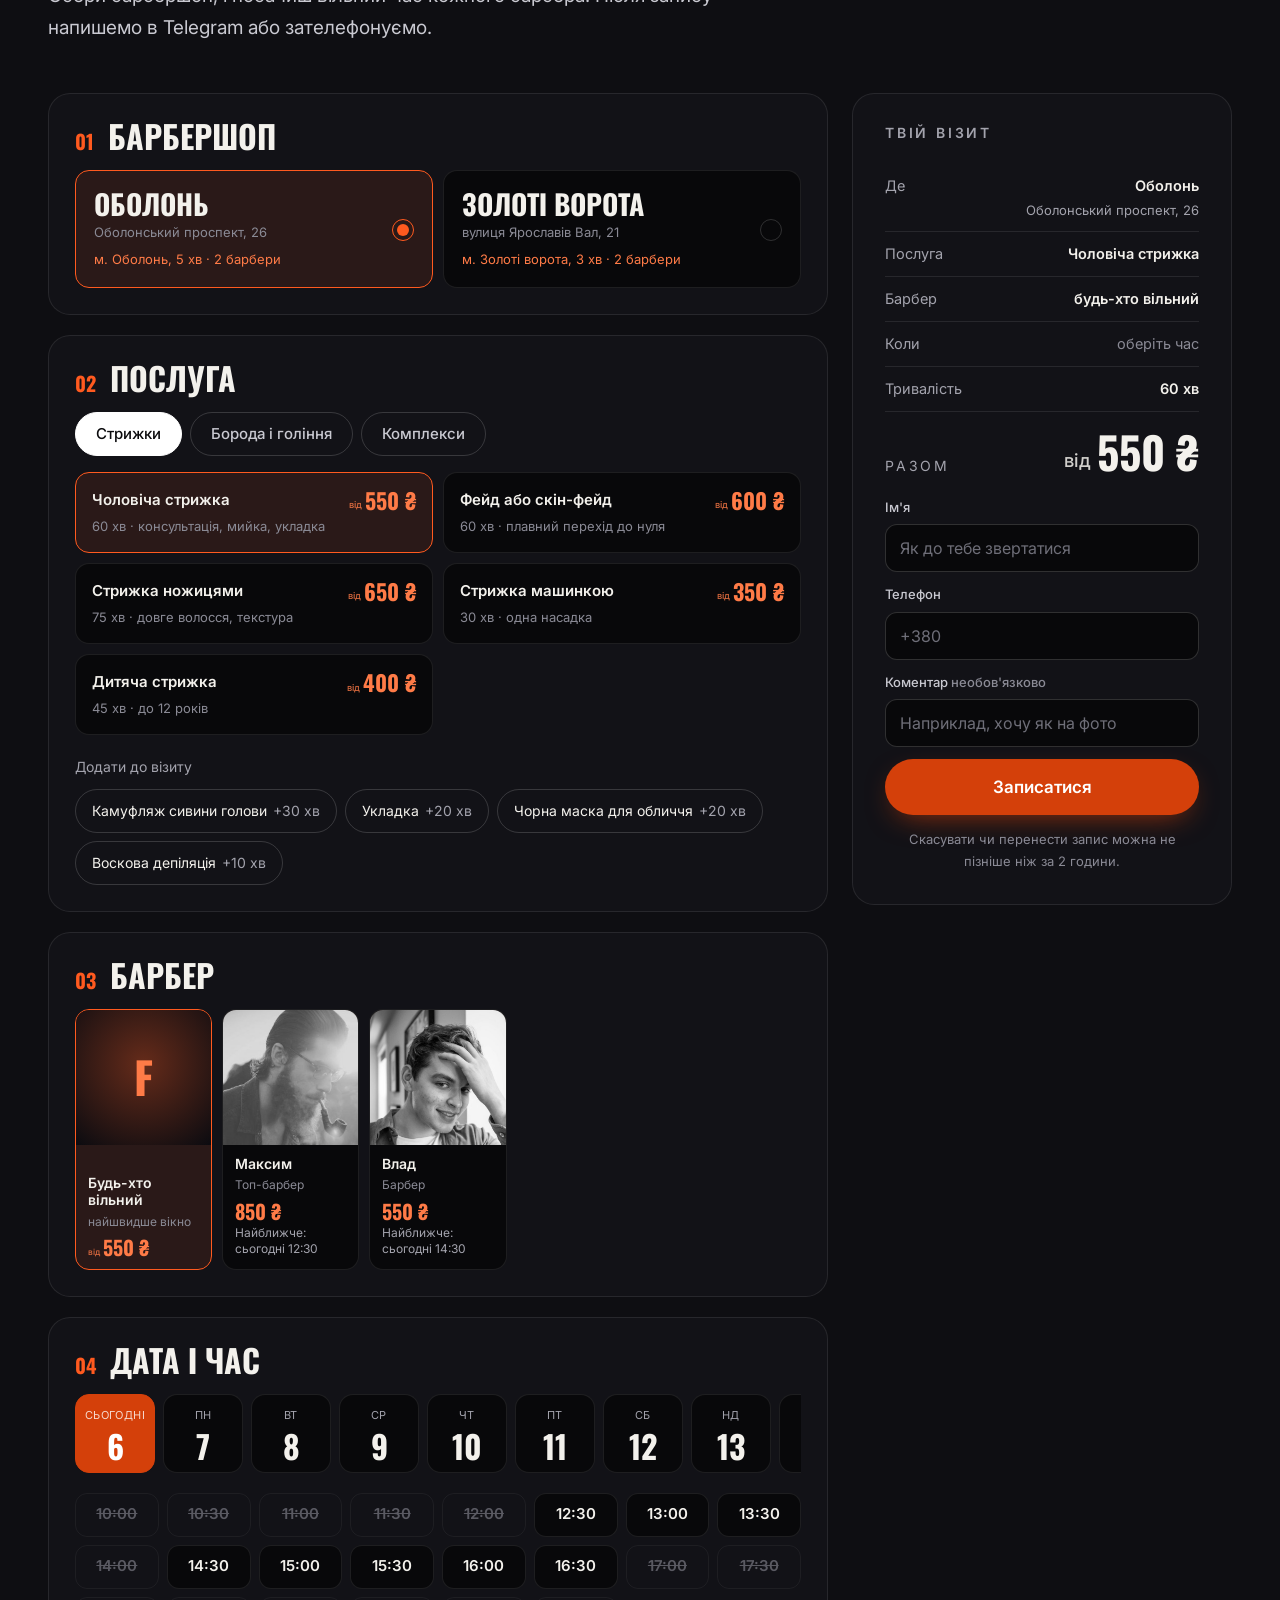
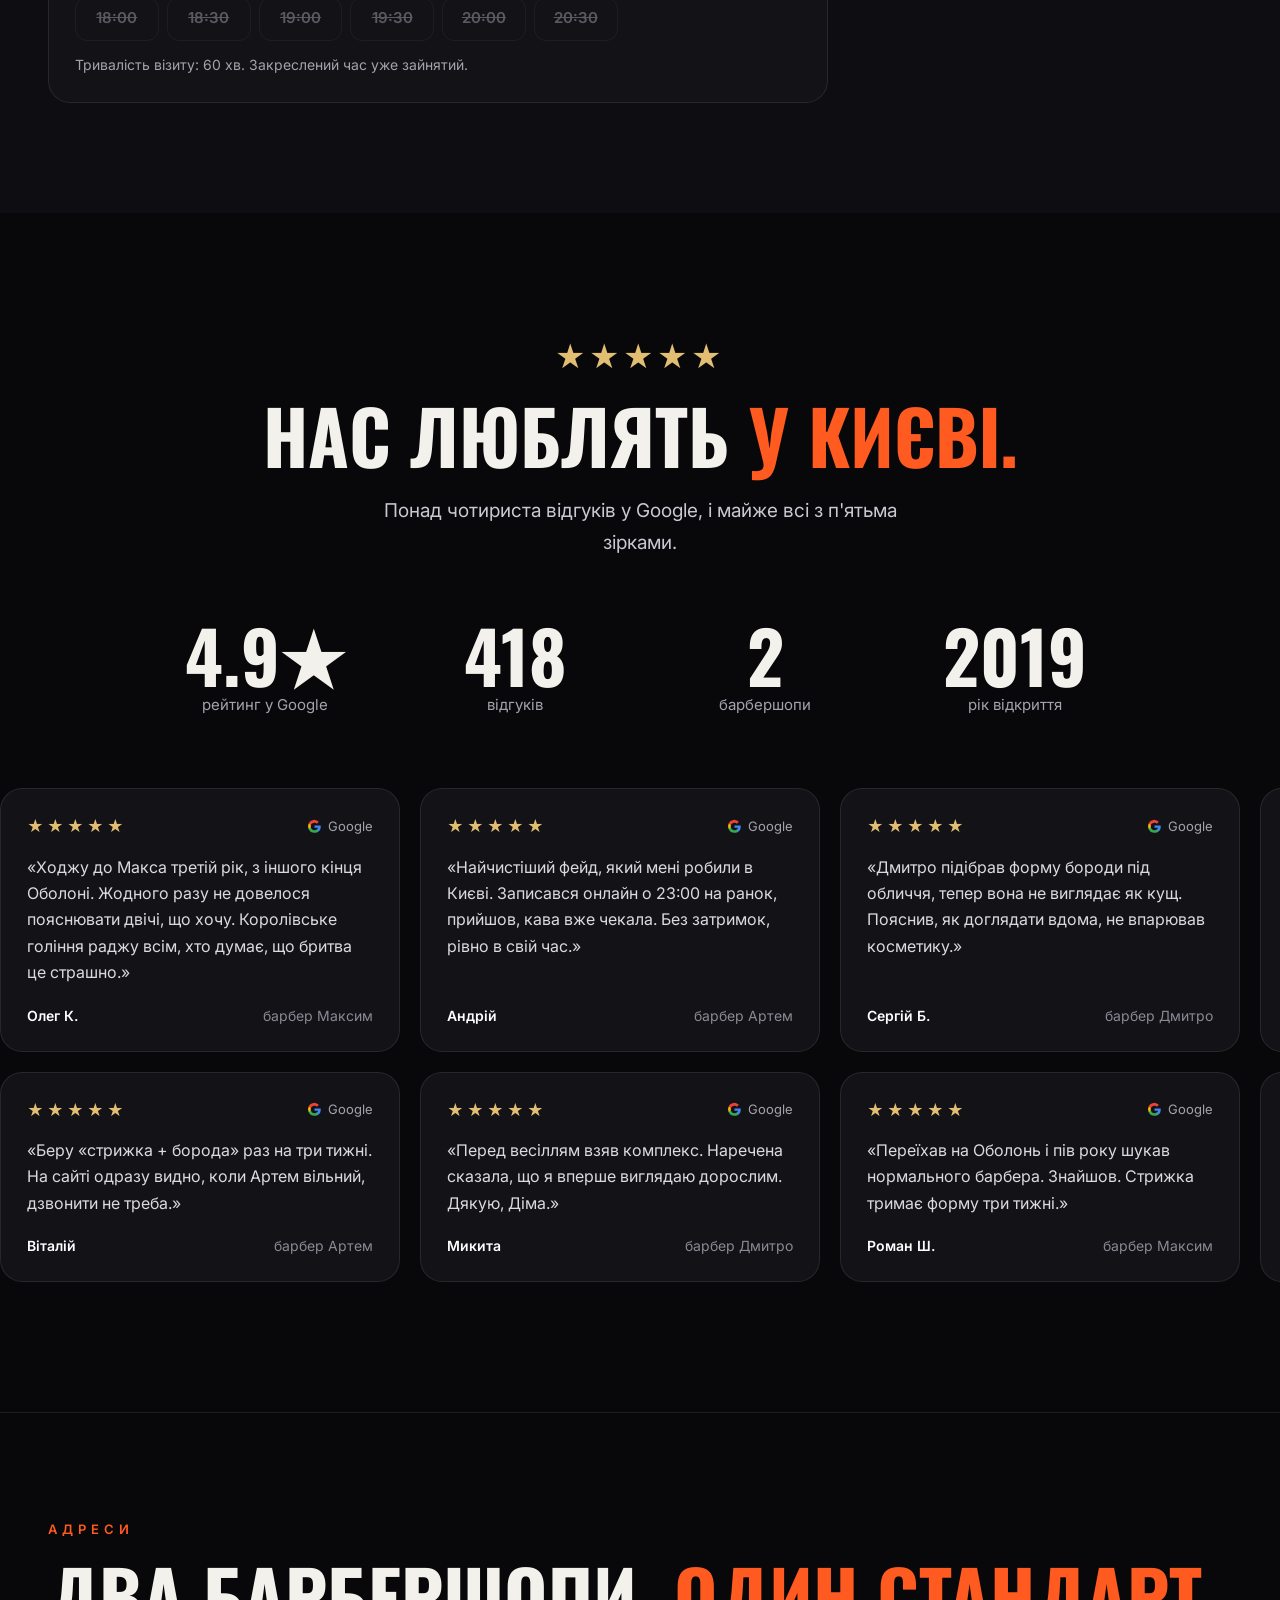
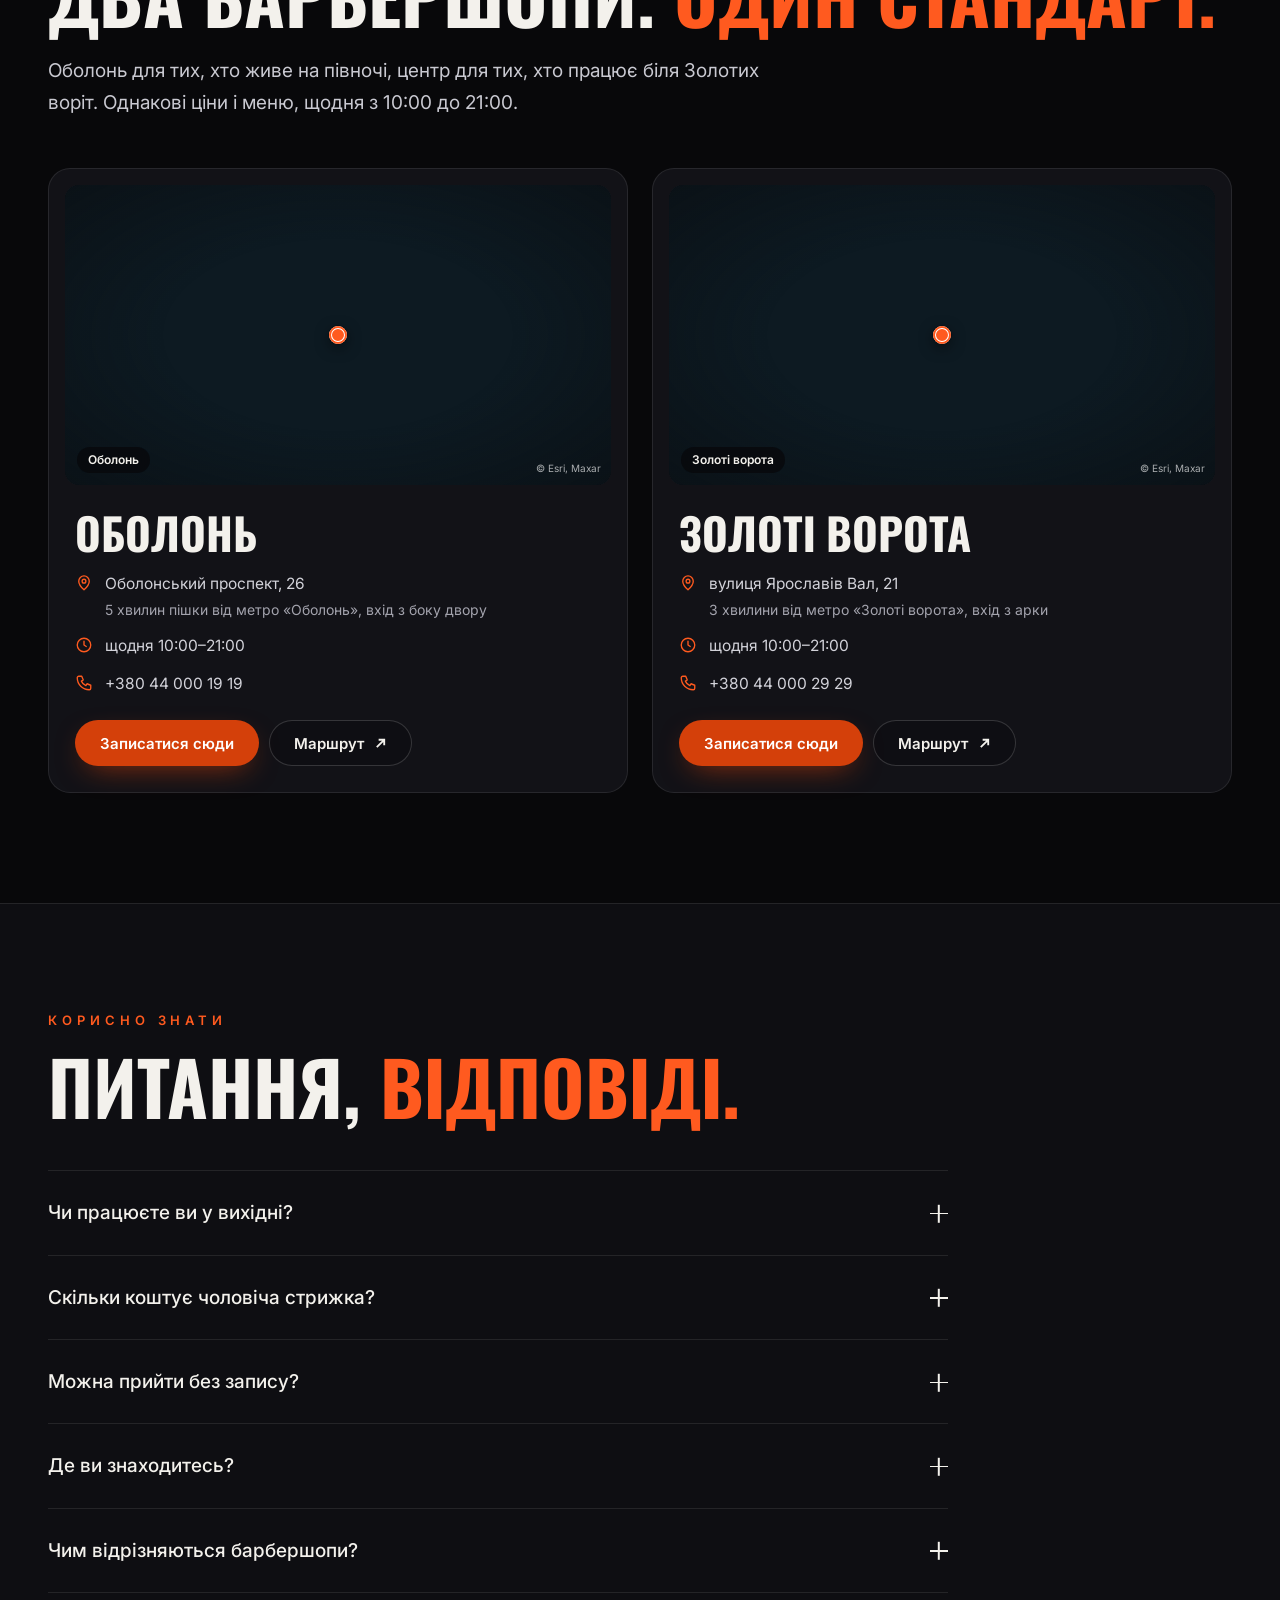
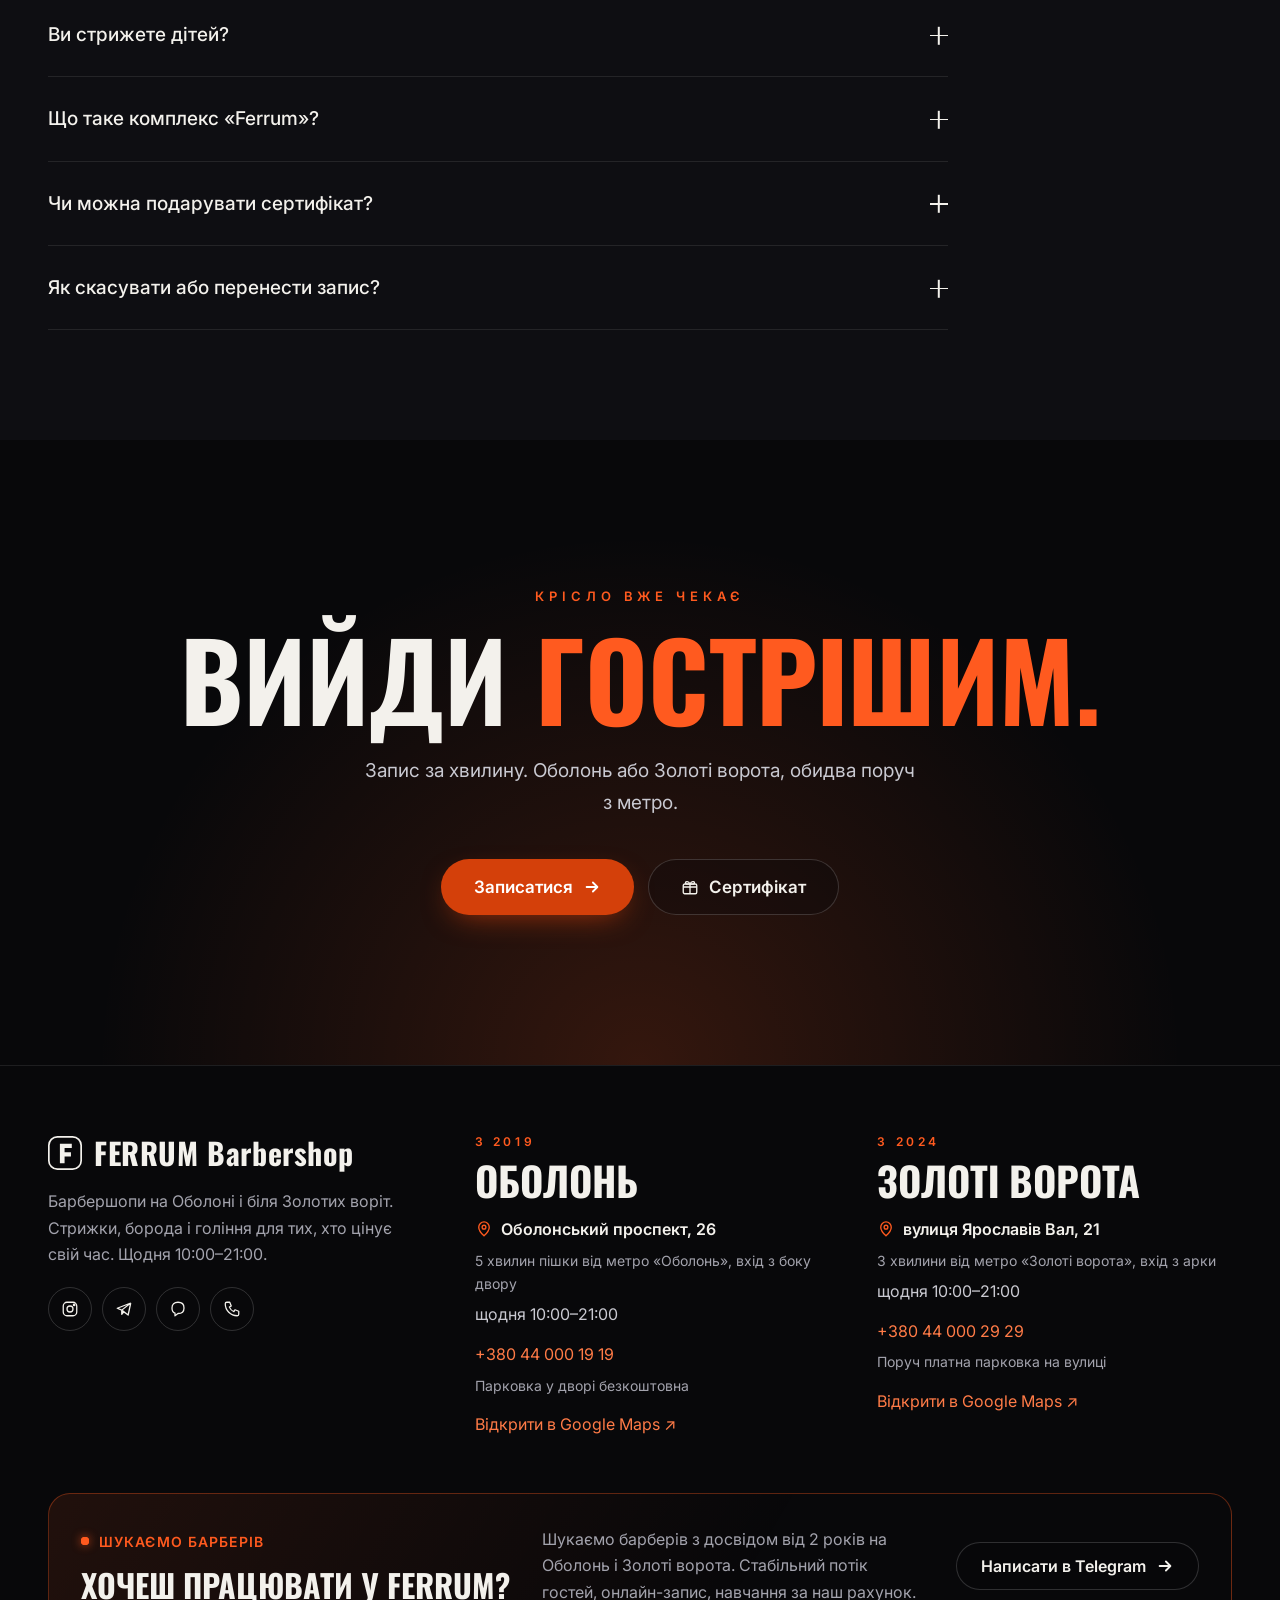
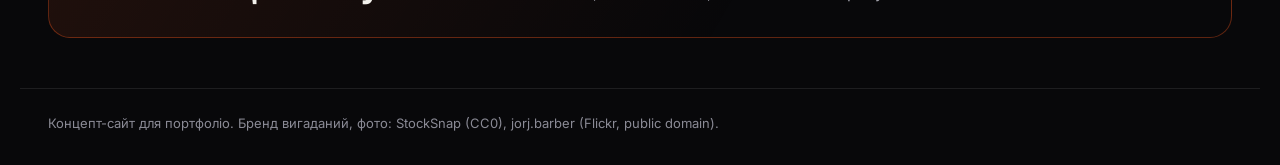
==== commit 6351024c: "barber-v2 mobile: chat button above booking bar (safe area), hide bar near final CTA, sharper hero p" ====
--- a/barber-v2/index.html
+++ b/barber-v2/index.html
@@ -13,8 +13,8 @@
 <link rel="preconnect" href="https://fonts.gstatic.com" crossorigin>
 <link href="https://fonts.googleapis.com/css2?family=Oswald:wght@600;700&family=Inter:wght@400;500;600;700&display=swap" rel="stylesheet">
 <link rel="preload" as="image" href="img/g4.jpg" media="(min-width: 681px)">
-<link rel="preload" as="image" href="img/g6.jpg" media="(max-width: 680px)">
-<link rel="stylesheet" href="styles.css?v=7">
+<link rel="preload" as="image" href="img/shop.jpg" media="(max-width: 680px)">
+<link rel="stylesheet" href="styles.css?v=8">
 </head>
 <body>
 <a class="skip" href="#booking">Перейти до запису</a>
@@ -42,7 +42,7 @@
 
 <!-- HERO -->
 <section class="hero">
-  <div class="hero__bg" aria-hidden="true"><picture><source media="(max-width: 680px)" srcset="img/g6.jpg"><img src="img/g4.jpg" alt="" width="960" height="640" fetchpriority="high"></picture></div>
+  <div class="hero__bg" aria-hidden="true"><picture><source media="(max-width: 680px)" srcset="img/shop.jpg"><img src="img/g4.jpg" alt="" width="960" height="640" fetchpriority="high"></picture></div>
   <div class="wrap hero__in">
     <p class="eyebrow load" style="--d:.1s">Київ · Оболонь і Золоті ворота<span class="hide-m"> · з 2019</span></p>
     <h1 class="hero__title">
@@ -70,7 +70,7 @@
       <div class="counters reveal" id="counters"></div>
     </div>
     <figure class="why__photo reveal">
-      <img src="img/shop.jpg" alt="Барбер стриже гостя в залі Ferrum з арковим вікном" loading="lazy" width="768" height="1024">
+      <picture><source media="(max-width: 680px)" srcset="img/g4.jpg"><img src="img/shop.jpg" alt="Барбер стриже гостя в залі Ferrum " loading="lazy" width="768" height="1024"></picture>
       <figcaption class="float-card"><b>Ми стрижемо. Ти посміхаєшся.</b><span>Точні фейди, класика і борода в спокійній атмосфері, куди не соромно привести і тата, і сина.</span></figcaption>
     </figure>
   </div>
@@ -262,6 +262,6 @@
 
 <script src="config.js?v=4"></script>
 <script src="data.js?v=2"></script>
-<script src="app.js?v=7"></script>
+<script src="app.js?v=8"></script>
 </body>
 </html>
--- a/barber-v2/styles.css
+++ b/barber-v2/styles.css
@@ -115,6 +115,7 @@
 .counters b { display: block; font: var(--hw) 52px/1 var(--head); color: var(--acc-paper); text-transform: uppercase; }
 .counters span { font-size: 15px; color: #5A5A62; }
 .why__photo { margin: 0; position: relative; }
+.why__photo picture { display: contents; }
 .why__photo img { width: 100%; height: auto; aspect-ratio: 4 / 5; object-fit: cover; border-radius: var(--r); }
 .float-card { position: absolute; left: -32px; bottom: -28px; max-width: 320px; background: #F6F4EF; border-radius: 18px; padding: 22px 24px; box-shadow: 0 30px 60px -20px rgba(0,0,0,.35); animation: bob 6s ease-in-out infinite; }
 .float-card b { display: block; font: var(--hw) 26px/1 var(--head); text-transform: uppercase; margin-bottom: 8px; color: var(--ink); }
@@ -359,7 +360,7 @@
   .lead { font-size: 17px; }
 
   .hero { min-height: 92svh; padding: 110px 0 56px; align-items: flex-end; }
-  .hero__bg img { object-position: 45% 35%; }
+  .hero__bg img { object-position: 62% 30%; }
   .hero__bg::after { background: linear-gradient(0deg, var(--bg) 4%, rgba(8,8,10,.55) 50%, rgba(8,8,10,.35) 100%), radial-gradient(ellipse at 10% 95%, rgba(var(--acc-rgb),.25), transparent 60%); }
   .hero__title { font-size: 58px; }
   .hero__tag { font-size: 14px; letter-spacing: .18em; margin-top: 20px; }
@@ -419,10 +420,10 @@
   .foot { padding: 56px 0 110px; }
   .foot__in { grid-template-columns: 1fr; gap: 34px; }
 
-  .chat { right: 16px; bottom: 82px; width: 52px; height: 52px; }
+  .chat { right: 16px; bottom: calc(84px + env(safe-area-inset-bottom)); width: 52px; height: 52px; transition: bottom .35s var(--ease), transform .3s var(--ease); }
   .mbar { display: flex; position: fixed; left: 16px; right: 16px; bottom: calc(14px + env(safe-area-inset-bottom)); z-index: 60; height: 54px; align-items: center; justify-content: center; border-radius: 99px; background: var(--acc-btn); color: var(--acc-ink); font-weight: 600; font-size: 16px; text-decoration: none; box-shadow: 0 14px 34px -10px rgba(0,0,0,.9); transition: transform .35s var(--ease), opacity .35s; }
   .mbar.is-hidden { transform: translateY(150%); opacity: 0; pointer-events: none; }
-  .mbar.is-hidden ~ .chat, .chat.is-low { bottom: 20px; }
+  .mbar.is-hidden ~ .chat, .chat.is-low { bottom: calc(16px + env(safe-area-inset-bottom)); }
 }
 @media (max-width: 380px) {
   .hero__title { font-size: 50px; }
